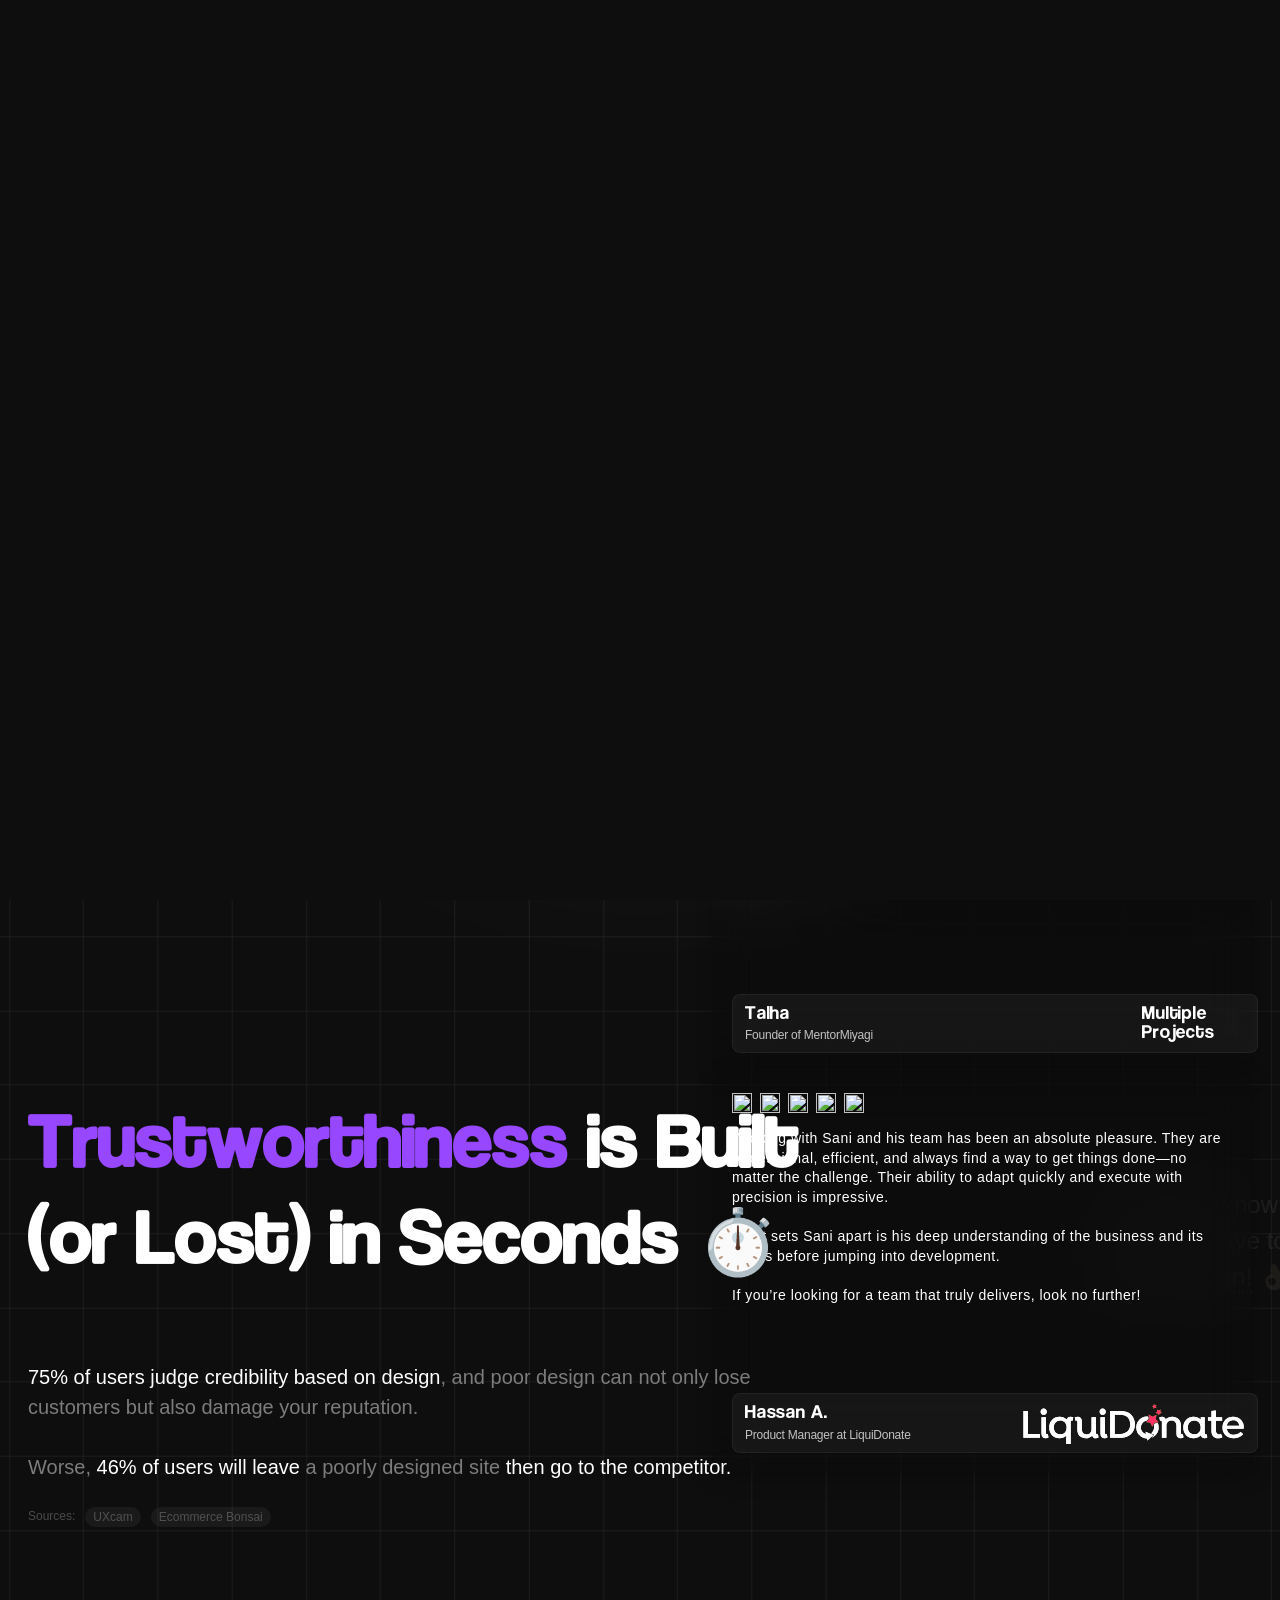
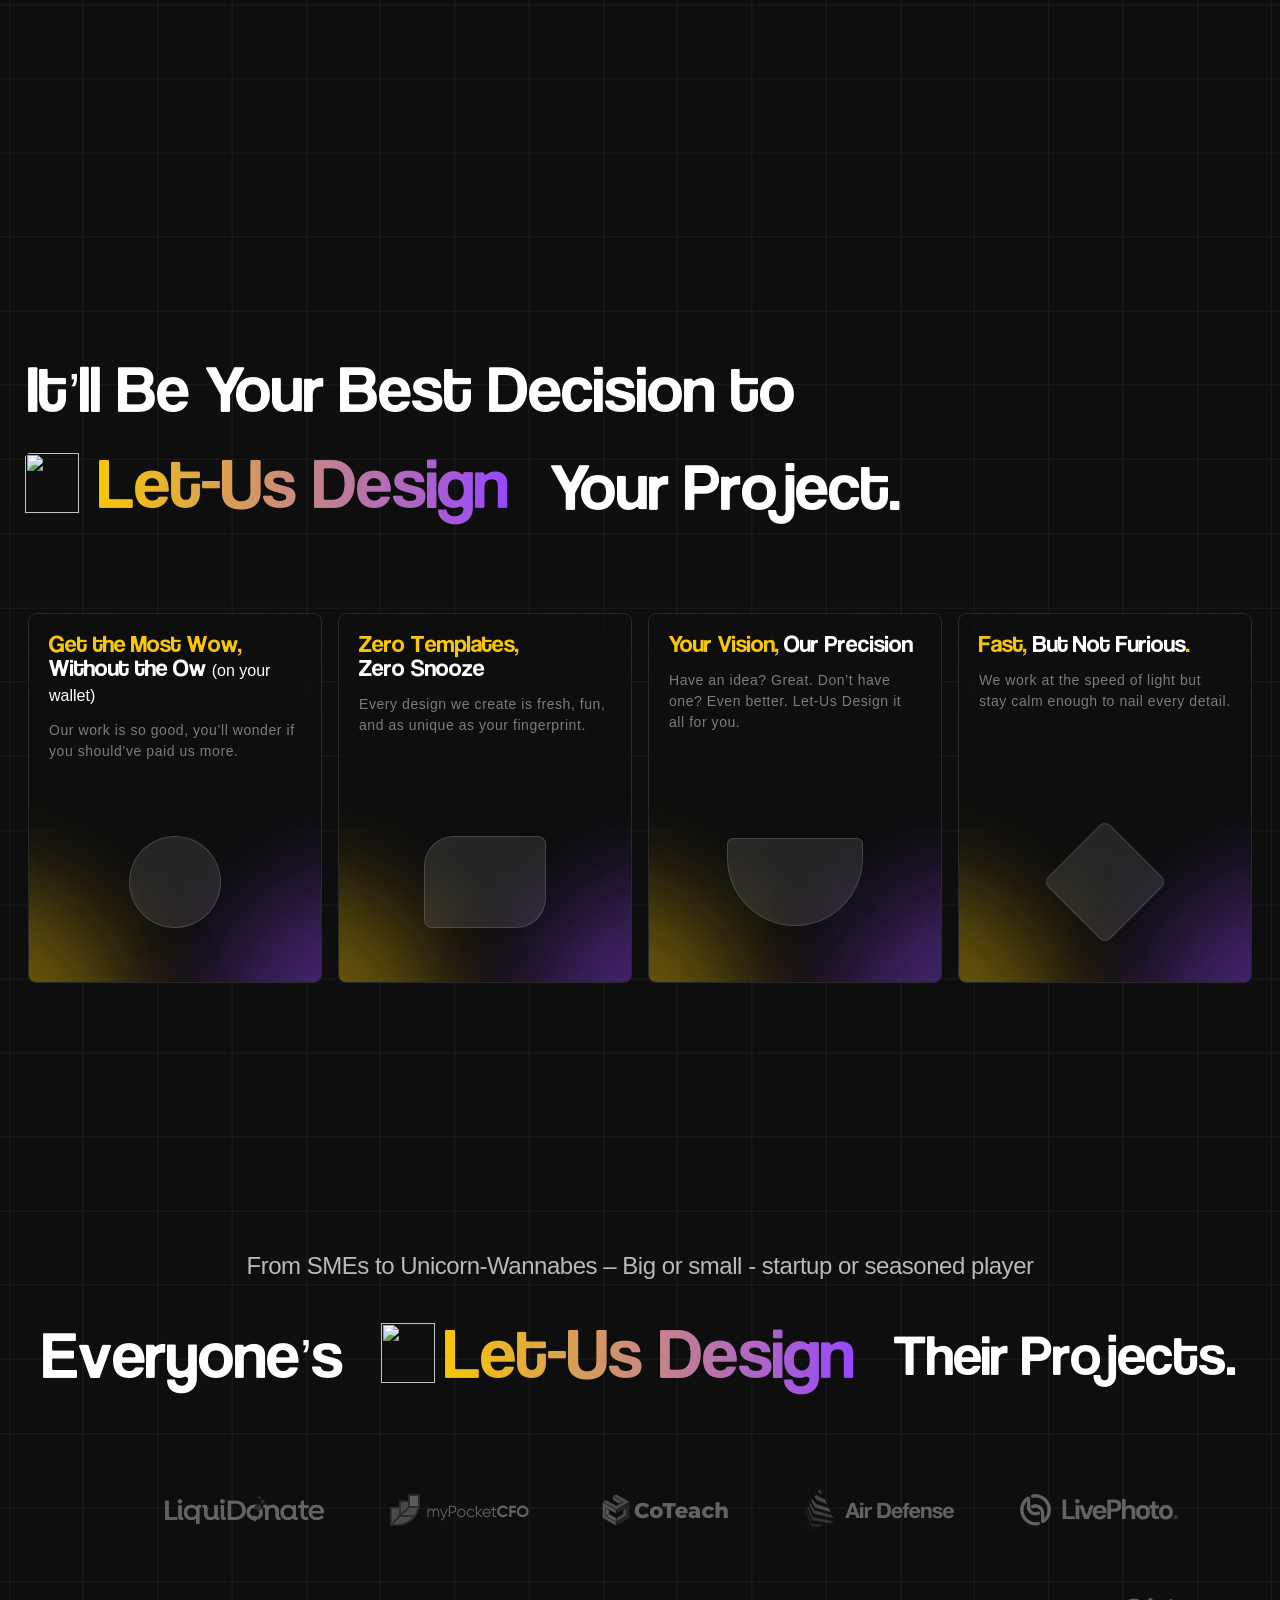
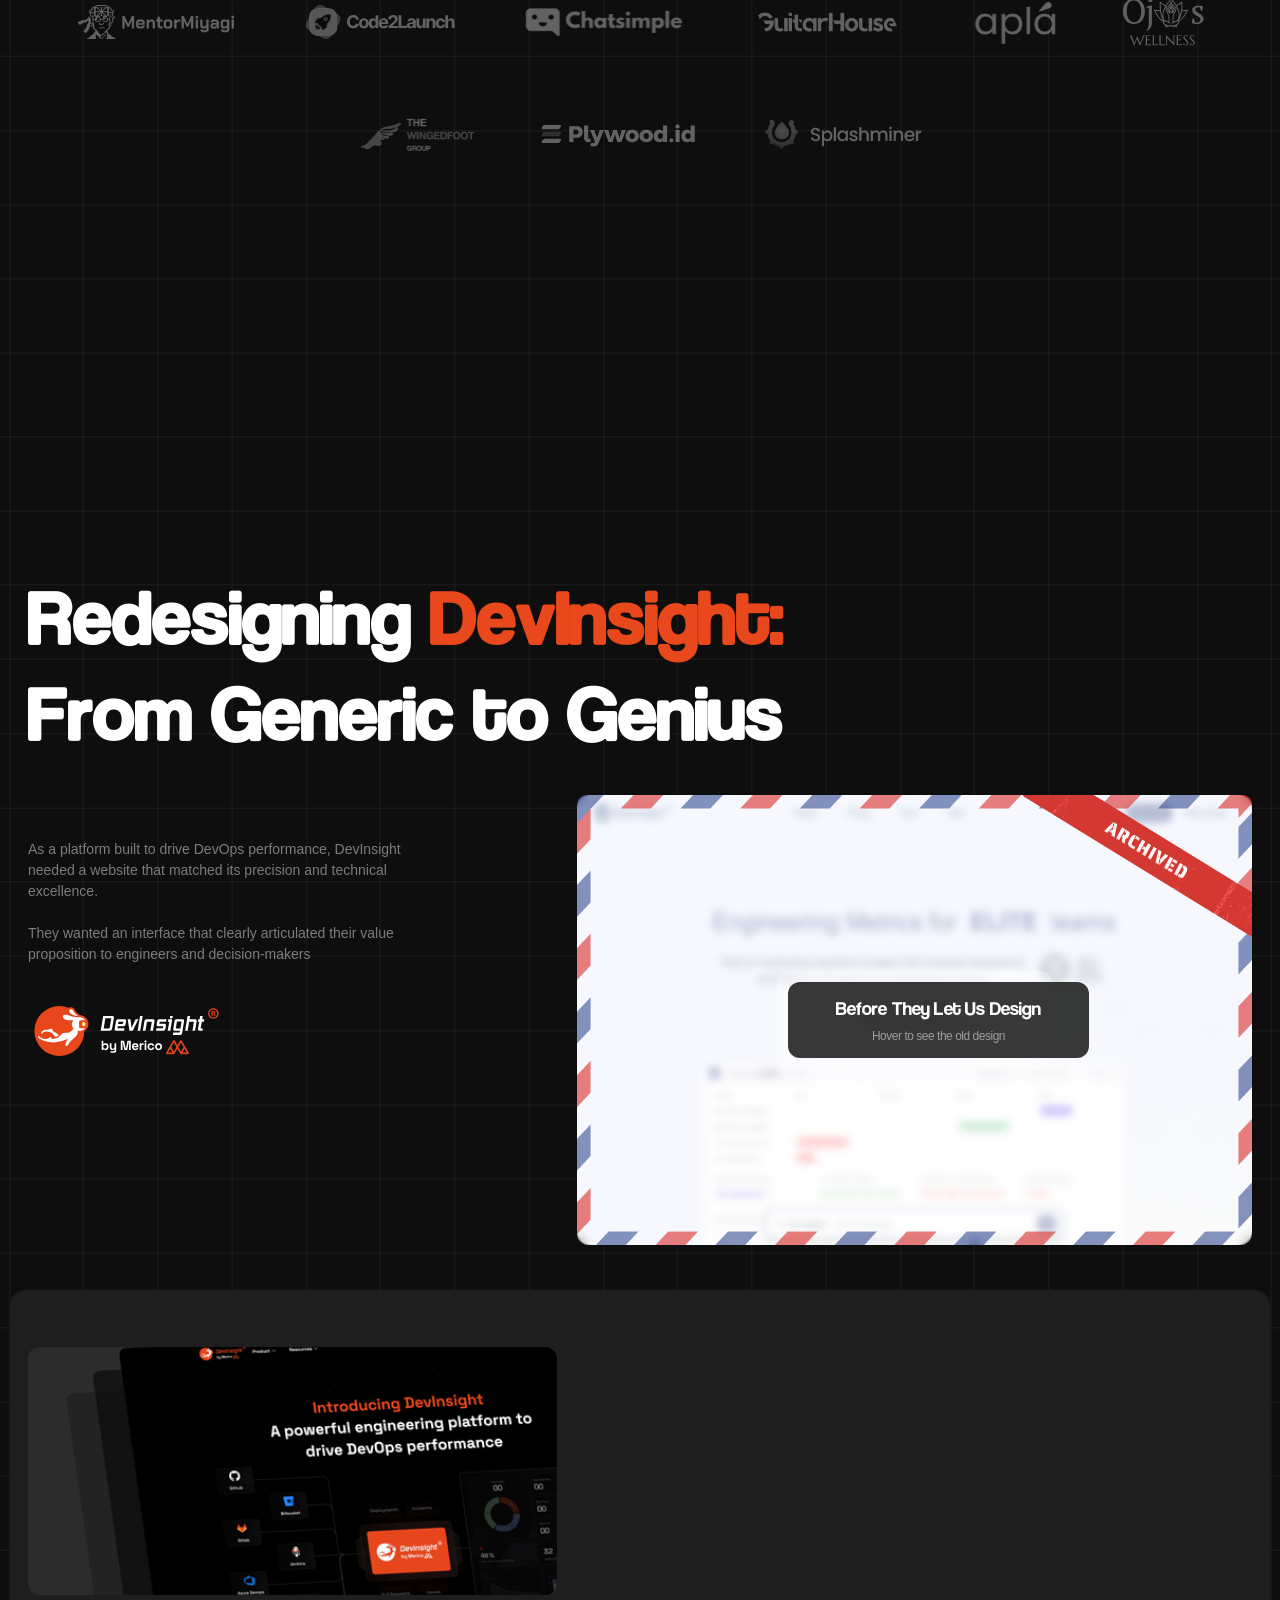
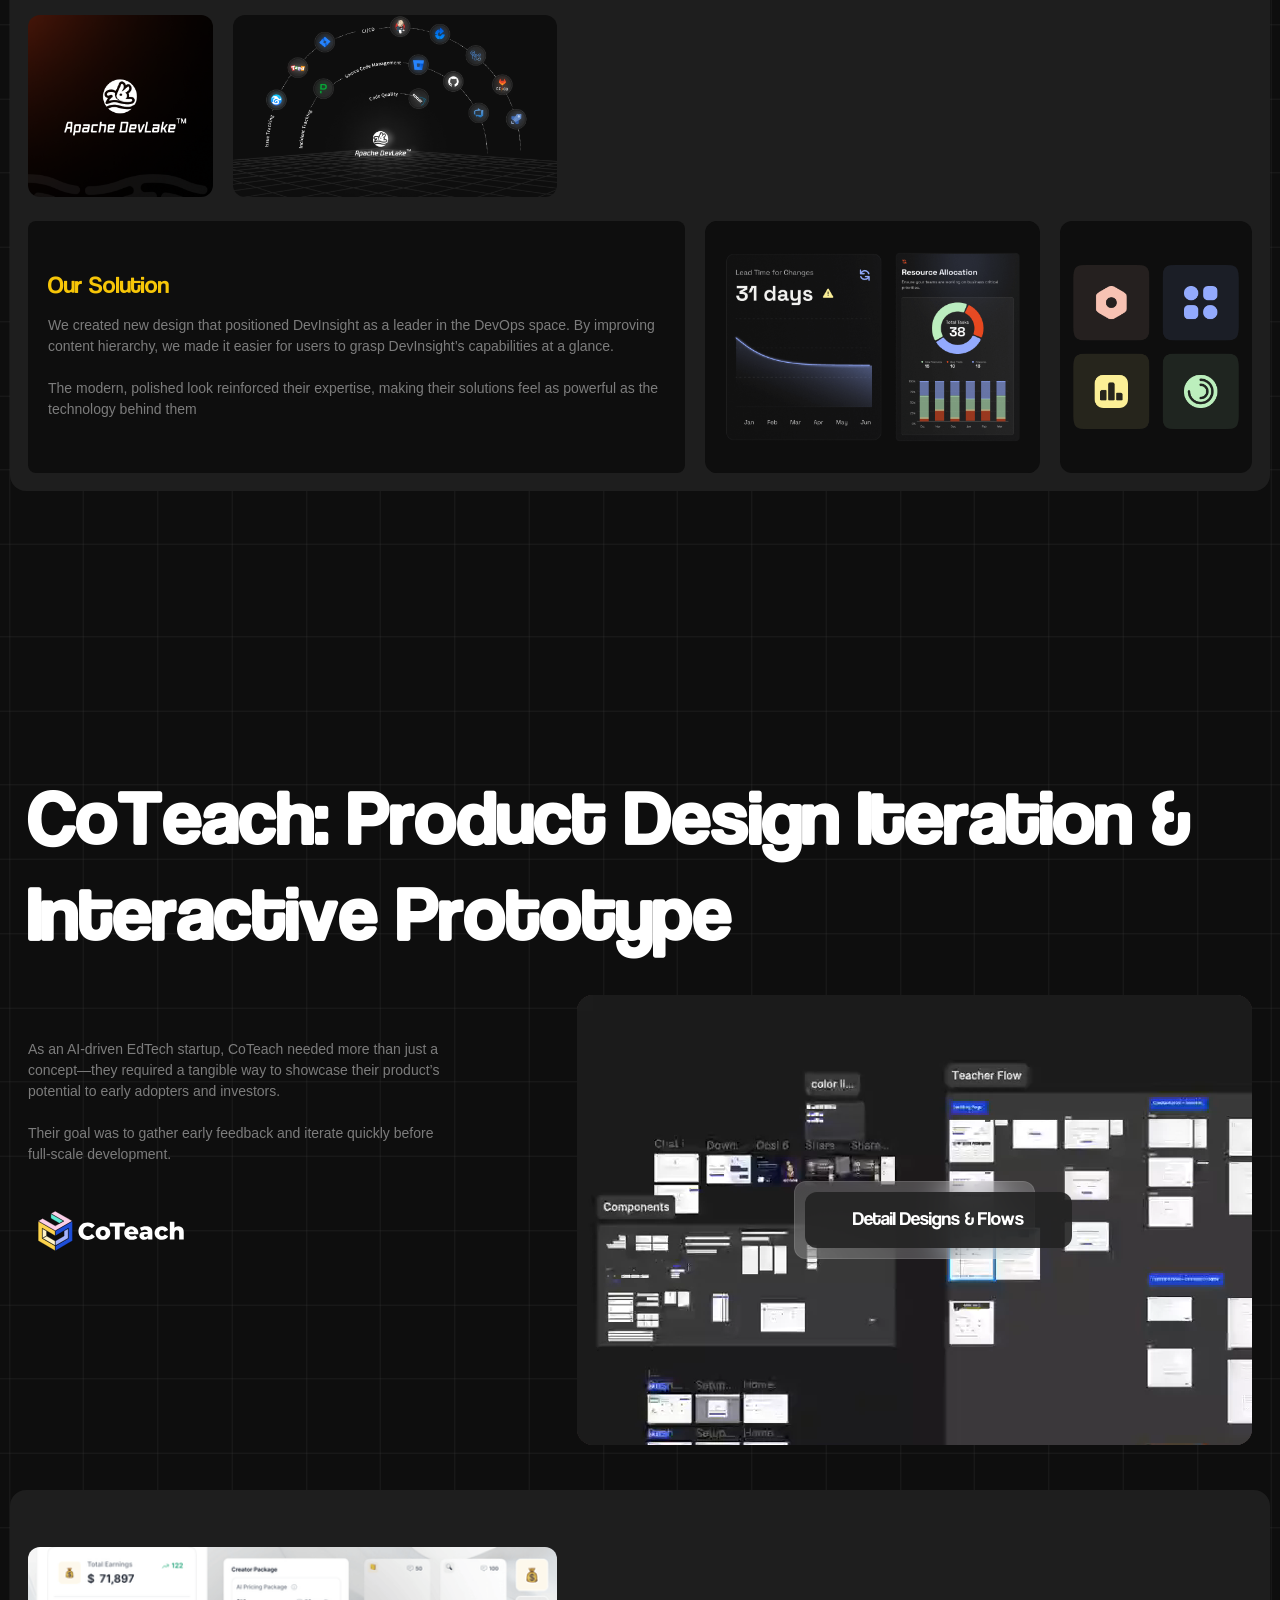
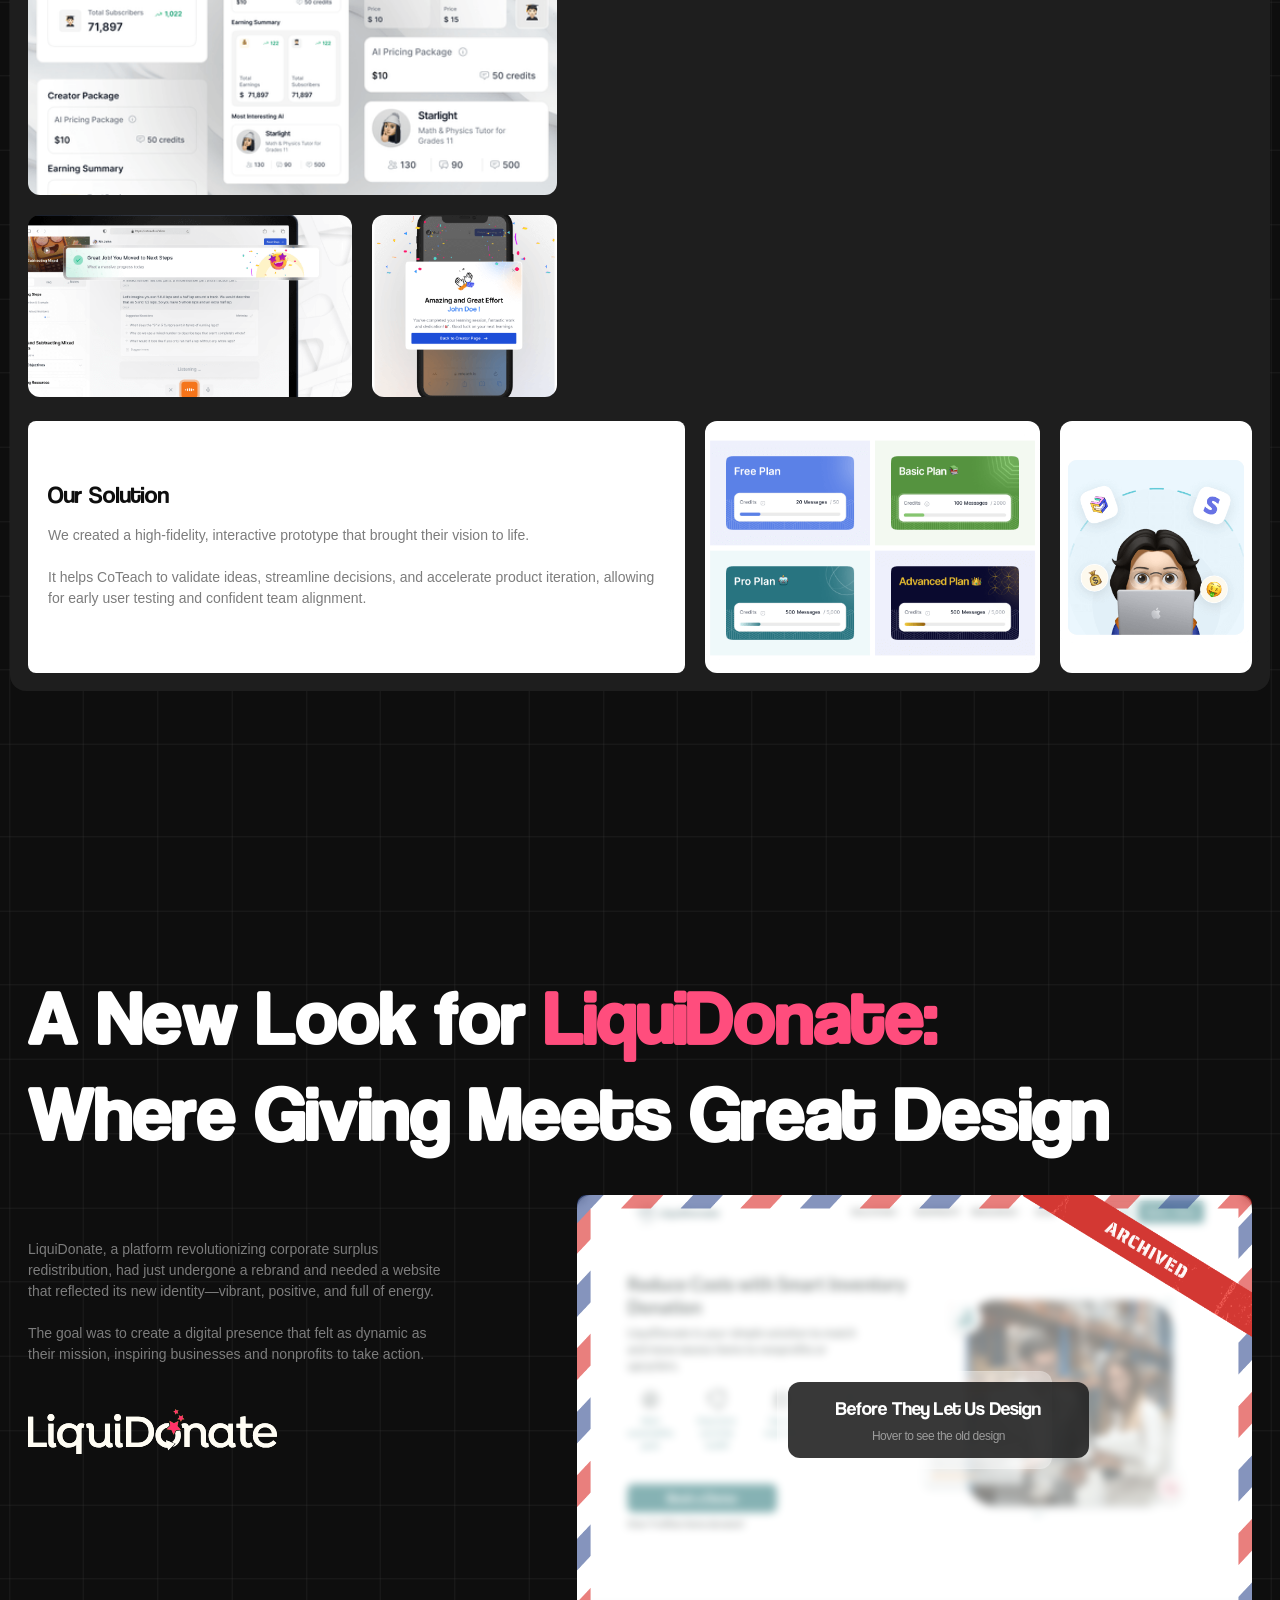
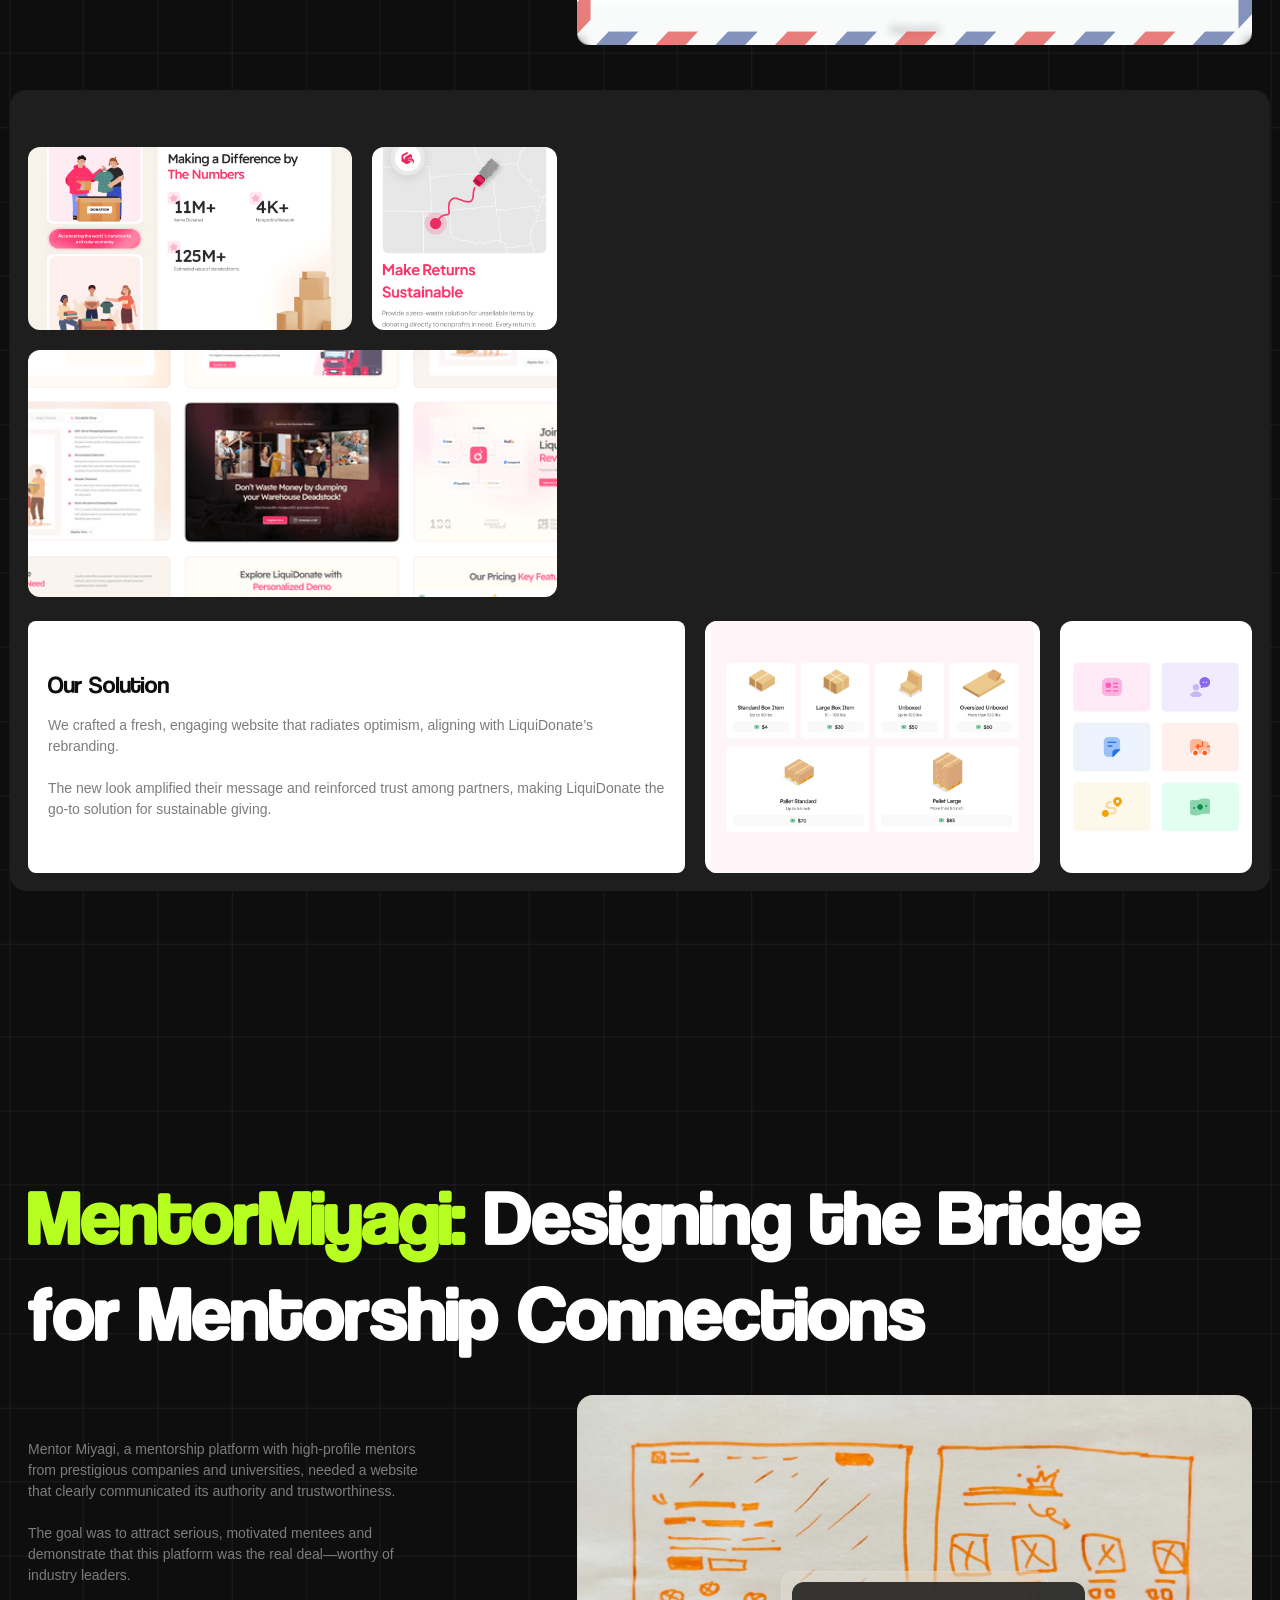
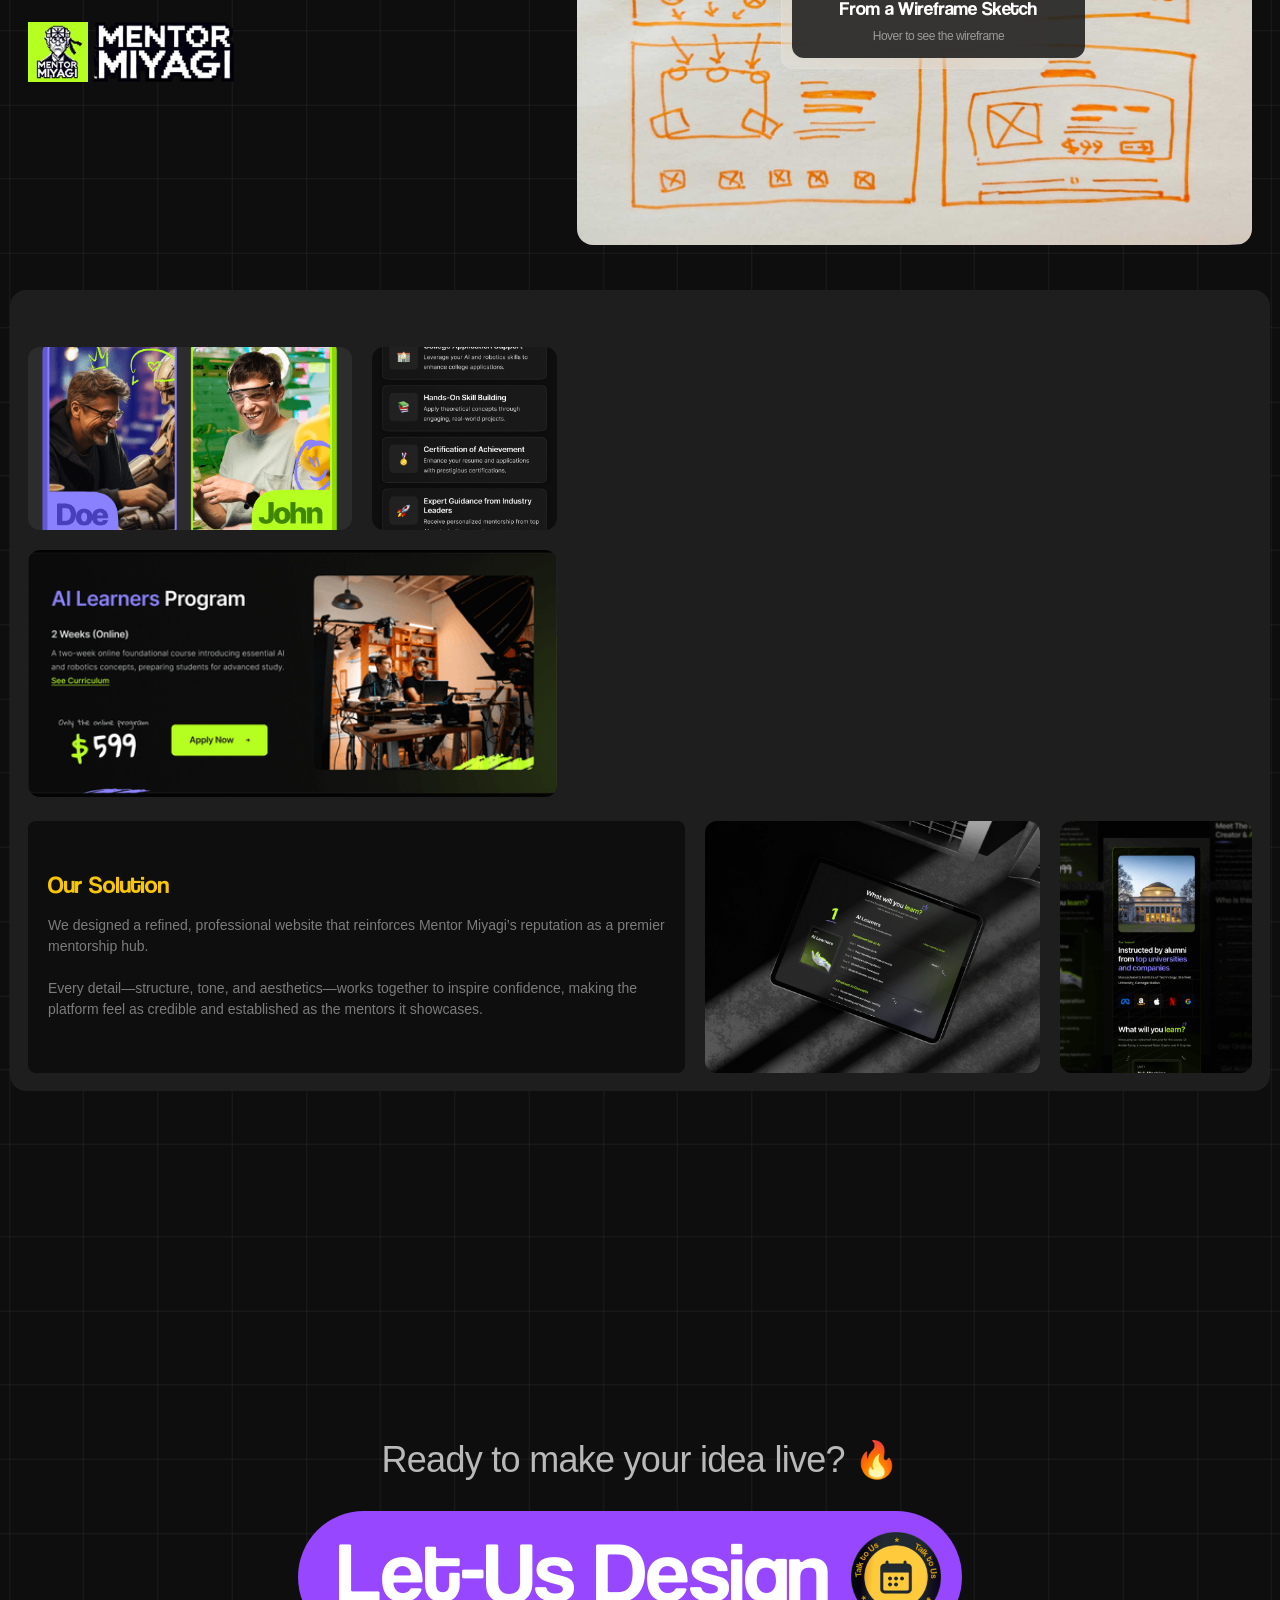
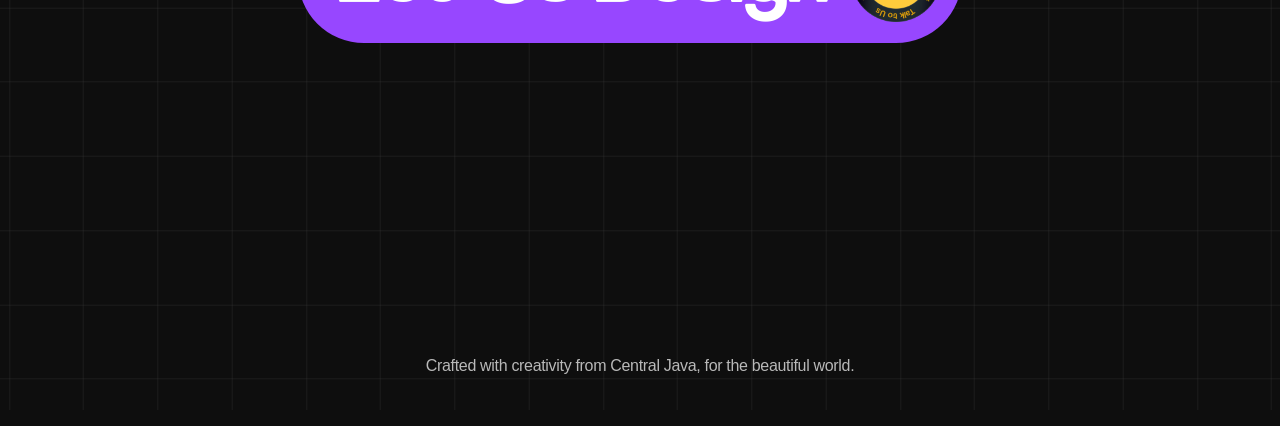
==== index.html @ 0d77c013 "First Deploy" ====
<!DOCTYPE html><!--  This site was created in Webflow. https://webflow.com  --><!--  Last Published: Wed Feb 05 2025 10:00:49 GMT+0000 (Coordinated Universal Time)  -->
<html data-wf-page="677c5d5fca4bf313ae3795d1" data-wf-site="677c5d5fca4bf313ae3794bc">
<head>
  <meta charset="utf-8">
  <title>Let-Us Design</title>
  <meta content="width=device-width, initial-scale=1" name="viewport">
  <meta content="Webflow" name="generator">
  <link href="css/normalize.css" rel="stylesheet" type="text/css">
  <link href="css/webflow.css" rel="stylesheet" type="text/css">
  <link href="css/letus-design.webflow.css" rel="stylesheet" type="text/css">
  <style>
      @media (min-width:992px) {
        html.w-mod-js:not(.w-mod-ix) [data-w-id="4f289e4c-27c0-5066-d13c-2184d7ad36c3"] {
          -webkit-transform: translate3d(0px, 0, 0) scale3d(1, 1, 1) rotateX(0) rotateY(0) rotateZ(0deg) skew(0, 0);
          -moz-transform: translate3d(0px, 0, 0) scale3d(1, 1, 1) rotateX(0) rotateY(0) rotateZ(0deg) skew(0, 0);
          -ms-transform: translate3d(0px, 0, 0) scale3d(1, 1, 1) rotateX(0) rotateY(0) rotateZ(0deg) skew(0, 0);
          transform: translate3d(0px, 0, 0) scale3d(1, 1, 1) rotateX(0) rotateY(0) rotateZ(0deg) skew(0, 0);
        }
        html.w-mod-js:not(.w-mod-ix) [data-w-id="331e0ef6-2555-eb54-f918-59163fd3a776"] {
          -webkit-transform: translate3d(0, 0, 0) scale3d(1, 1, 1) rotateX(null) rotateY(0) rotateZ(45deg) skew(0, 0);
          -moz-transform: translate3d(0, 0, 0) scale3d(1, 1, 1) rotateX(null) rotateY(0) rotateZ(45deg) skew(0, 0);
          -ms-transform: translate3d(0, 0, 0) scale3d(1, 1, 1) rotateX(null) rotateY(0) rotateZ(45deg) skew(0, 0);
          transform: translate3d(0, 0, 0) scale3d(1, 1, 1) rotateX(null) rotateY(0) rotateZ(45deg) skew(0, 0);
          transform-style: preserve-3d;
          width: 0px;
          height: 0px;
        }
        html.w-mod-js:not(.w-mod-ix) [data-w-id="426216f1-7ed8-d119-6daa-090509d57acd"] {
          -webkit-transform: translate3d(0px, 0, 0) scale3d(1, 1, 1) rotateX(0) rotateY(0) rotateZ(0deg) skew(0, 0);
          -moz-transform: translate3d(0px, 0, 0) scale3d(1, 1, 1) rotateX(0) rotateY(0) rotateZ(0deg) skew(0, 0);
          -ms-transform: translate3d(0px, 0, 0) scale3d(1, 1, 1) rotateX(0) rotateY(0) rotateZ(0deg) skew(0, 0);
          transform: translate3d(0px, 0, 0) scale3d(1, 1, 1) rotateX(0) rotateY(0) rotateZ(0deg) skew(0, 0);
        }
        html.w-mod-js:not(.w-mod-ix) [data-w-id="426216f1-7ed8-d119-6daa-090509d57ad0"] {
          width: 0px;
          height: 0px;
        }
        html.w-mod-js:not(.w-mod-ix) [data-w-id="9f65d320-e567-eee2-daab-c8a51204cd5d"] {
          opacity: 0;
        }
        html.w-mod-js:not(.w-mod-ix) [data-w-id="02f0e662-d6fe-f3c3-7eec-e2ab7ae5c047"] {
          -webkit-transform: translate3d(0px, 0, 0) scale3d(1, 1, 1) rotateX(0) rotateY(0) rotateZ(0deg) skew(0, 0);
          -moz-transform: translate3d(0px, 0, 0) scale3d(1, 1, 1) rotateX(0) rotateY(0) rotateZ(0deg) skew(0, 0);
          -ms-transform: translate3d(0px, 0, 0) scale3d(1, 1, 1) rotateX(0) rotateY(0) rotateZ(0deg) skew(0, 0);
          transform: translate3d(0px, 0, 0) scale3d(1, 1, 1) rotateX(0) rotateY(0) rotateZ(0deg) skew(0, 0);
        }
        html.w-mod-js:not(.w-mod-ix) [data-w-id="02f0e662-d6fe-f3c3-7eec-e2ab7ae5c04a"] {
          width: 0px;
          height: 0px;
        }
      }
    </style>
  <link href="https://fonts.googleapis.com" rel="preconnect">
  <link href="https://fonts.gstatic.com" rel="preconnect" crossorigin="anonymous">
  <script src="https://ajax.googleapis.com/ajax/libs/webfont/1.6.26/webfont.js" type="text/javascript"></script>
  <script type="text/javascript">
      WebFont.load({
        google: {
          families: ["Montserrat:100,100italic,200,200italic,300,300italic,400,400italic,500,500italic,600,600italic,700,700italic,800,800italic,900,900italic", "Gloria Hallelujah:regular", "Chivo Mono:100,200,300,regular,500,600,700,800,900", "Plus Jakarta Sans:200,300,regular,500,600,700,800"]
        }
      });
    </script>
  <script type="text/javascript">
      ! function(o, c) {
        var n = c.documentElement,
          t = " w-mod-";
        n.className += t + "js", ("ontouchstart" in o || o.DocumentTouch && c instanceof DocumentTouch) && (n.className += t + "touch")
      }(window, document);
    </script>
  <link href="images/favicon.ico" rel="shortcut icon" type="image/x-icon">
  <link href="images/webclip.png" rel="apple-touch-icon">
</head>
<body class="body-let-us">
  <div data-w-id="79e1a4f5-c269-920c-1e53-74669b0e4b7f" style="display:flex" class="page-load-animation">
    <div class="div-block-8">
      <div data-w-id="81d7d660-2f61-89d1-9cb5-1cfe420f6214" data-is-ix2-target="1" class="lottie-loading-animation" data-animation-type="lottie" data-src="documents/Let-Us-Loading.json" data-loop="1" data-direction="1" data-autoplay="0" data-renderer="svg" data-default-duration="0" data-duration="4" data-ix2-initial-state="0"></div>
    </div>
  </div>
  <div class="background-grid">
    <div class="grid-wrapper">
      <div class="grid-pattern"></div>
      <div class="padding-grid-content-hero">
        <div class="text-block">Let us tell you a fun fact. Scroll down. ⇣</div>
        <div class="arrow-animation-wrapper">
          <div data-is-ix2-target="1" class="arrow-animation" data-w-id="ff2eb378-58ae-e4d1-79a7-08f31cdec21c" data-animation-type="lottie" data-src="documents/Arrow2-1.json" data-loop="0" data-direction="1" data-autoplay="0" data-renderer="svg" data-default-duration="0" data-duration="1.5"></div>
        </div>
      </div>
    </div>
    <div class="grid-wrapper center">
      <div class="grid-pattern"></div>
      <div class="padding-grid-content">
        <div class="funfact-hidden">Now you know why you have to <span class="text-span-4">let us design!</span> 👌🏻</div>
        <div class="whiteboard-animation-wrapper">
          <div data-w-id="50e25801-f342-118d-6988-8784d37b9f64" data-is-ix2-target="1" data-animation-type="lottie" data-src="documents/Blackboard-let-us.json" data-loop="0" data-direction="1" data-autoplay="0" data-renderer="svg" data-default-duration="0" data-duration="1" data-ix2-initial-state="0"></div>
        </div>
      </div>
    </div>
    <div class="grid-wrapper">
      <div class="grid-pattern"></div>
    </div>
    <div class="grid-wrapper">
      <div class="grid-pattern"></div>
      <div class="padding-grid-content-logo"></div>
    </div>
    <div class="grid-wrapper-2x">
      <div class="grid-pattern"></div>
    </div>
    <div class="grid-wrapper-2x">
      <div class="grid-pattern"></div>
    </div>
    <div class="grid-wrapper-2x">
      <div class="grid-pattern"></div>
    </div>
    <div class="grid-wrapper-2x">
      <div class="grid-pattern"></div>
    </div>
    <div class="grid-wrapper-cta">
      <div class="grid-pattern"></div>
    </div>
    <div class="vignette"></div>
  </div>
  <div class="flashlight-wrapper">
    <div class="flashlight"></div>
  </div>
  <div class="dark-effect"></div>
  <div class="navbar-padding">
    <div data-animation="default" data-collapse="medium" data-duration="400" data-easing="ease" data-easing2="ease" role="banner" class="navbar-container w-nav">
      <div class="container-regular">
        <div class="navbar-wrapper">
          <nav role="navigation" class="nav-menu-wrapper w-nav-menu">
            <ul role="list" class="nav-menu w-list-unstyled">
              <li>
                <a href="#funfact" class="nav-link">Fun Fact</a>
              </li>
              <li>
                <a href="#value" class="nav-link">Why Let-Us?</a>
              </li>
              <li>
                <a href="#works" class="nav-link">Our Works</a>
              </li>
            </ul>
            <div class="div-block-9">
              <div class="text-block-4">Ready to Let-Us Design?</div>
              <a href="#https://calendly.com/sani-fath/30min" target="_blank" class="cta-navbar">Schedule a Call</a>
            </div>
          </nav>
          <a href="index.html" aria-current="page" class="navbar-brand w-nav-brand w--current"><img src="images/Let-Us-Design-Logo.svg" loading="lazy" alt="" class="image"></a>
          <div class="menu-button w-nav-button">
            <div class="icon w-icon-nav-menu"></div>
          </div>
        </div>
      </div>
    </div>
  </div>
  <div class="w-layout-vflex scroll-wrapper">
    <section class="section-1">
      <div class="padding-global">
        <div class="w-layout-blockcontainer container-regular w-container">
          <div class="hero-content-wrapper">
            <div class="div-block-23">
              <div class="text-hero">
                <p class="your-search-for-the-design-agency-ends-here">Your search for the design agency ends here! 🔎</p>
                <a data-w-id="4f289e4c-27c0-5066-d13c-2184d7ad36c2" href="https://calendly.com/sani-fath/30min" target="_blank" class="button-hero w-inline-block"><img src="https://cdn.prod.website-files.com/6746818333c98e767aaf6a20/677ccf0190db802f126126f3_Vectors-Wrapper.svg" loading="lazy" width="Auto" height="Auto" alt="" data-w-id="4f289e4c-27c0-5066-d13c-2184d7ad36c3" class="let-us-icon-button">
                  <h1 class="h1-button">Let-Us Design</h1><img src="images/Calendar-Icon.png" loading="lazy" data-w-id="331e0ef6-2555-eb54-f918-59163fd3a776" alt="" class="calendar-icon">
                </a>
              </div>
            </div>
            <div data-delay="6000" data-animation="slide" class="slider w-slider" data-autoplay="true" data-easing="ease" data-hide-arrows="false" data-disable-swipe="false" data-autoplay-limit="0" data-nav-spacing="3" data-duration="500" data-infinite="true">
              <div class="mask w-slider-mask">
                <div class="slide w-slide">
                  <div data-w-id="0ac91269-8374-07a7-84b6-87cf4b853450" class="testimonial-card">
                    <div class="frame-30">
                      <div class="frame-31"><img src="https://cdn.prod.website-files.com/6746818333c98e767aaf6a20/677c89dc666b0616e409aaff_Vectors-Wrapper.svg" loading="lazy" width="20" height="20" alt="" class="vectors-wrapper"><img src="https://cdn.prod.website-files.com/6746818333c98e767aaf6a20/677c89dc666b0616e409aaff_Vectors-Wrapper.svg" loading="lazy" width="20" height="20" alt="" class="vectors-wrapper"><img src="https://cdn.prod.website-files.com/6746818333c98e767aaf6a20/677c89dc666b0616e409aaff_Vectors-Wrapper.svg" loading="lazy" width="20" height="20" alt="" class="vectors-wrapper"><img src="https://cdn.prod.website-files.com/6746818333c98e767aaf6a20/677c89dc666b0616e409aaff_Vectors-Wrapper.svg" loading="lazy" width="20" height="20" alt="" class="vectors-wrapper"><img src="https://cdn.prod.website-files.com/6746818333c98e767aaf6a20/677c89dc666b0616e409aaff_Vectors-Wrapper.svg" loading="lazy" width="20" height="20" alt="" class="vectors-wrapper"></div>
                      <p class="text">Wow guys - thank you for being such awesome thought partners. It goes without saying - but I love working with you throughout each iteration. <br><br>Thank you for all your hard work, creativity and detail orientation.</p>
                    </div>
                    <div class="frame-29">
                      <div class="frame-27">
                        <div class="frame-24">
                          <p class="text-3">Charlotte</p>
                          <p class="text-4">CEO of CoTeach</p>
                        </div>
                      </div>
                      <div class="coteach-logo"><img src="https://cdn.prod.website-files.com/6746818333c98e767aaf6a20/677c89dd79c44fb9eb6e9468_Vectors-Wrapper.svg" loading="lazy" width="Auto" height="Auto" alt="" class="vectors-wrapper-2"></div>
                    </div>
                  </div>
                </div>
                <div class="slide w-slide">
                  <div data-w-id="9480920c-2d12-3064-bd50-32ec6de3065e" class="testimonial-card">
                    <div class="frame-30">
                      <div class="frame-31"><img src="https://cdn.prod.website-files.com/6746818333c98e767aaf6a20/677c89dc666b0616e409aaff_Vectors-Wrapper.svg" loading="lazy" width="20" height="20" alt="" class="vectors-wrapper"><img src="https://cdn.prod.website-files.com/6746818333c98e767aaf6a20/677c89dc666b0616e409aaff_Vectors-Wrapper.svg" loading="lazy" width="20" height="20" alt="" class="vectors-wrapper"><img src="https://cdn.prod.website-files.com/6746818333c98e767aaf6a20/677c89dc666b0616e409aaff_Vectors-Wrapper.svg" loading="lazy" width="20" height="20" alt="" class="vectors-wrapper"><img src="https://cdn.prod.website-files.com/6746818333c98e767aaf6a20/677c89dc666b0616e409aaff_Vectors-Wrapper.svg" loading="lazy" width="20" height="20" alt="" class="vectors-wrapper"><img src="https://cdn.prod.website-files.com/6746818333c98e767aaf6a20/677c89dc666b0616e409aaff_Vectors-Wrapper.svg" loading="lazy" width="20" height="20" alt="" class="vectors-wrapper"></div>
                      <p class="text">They don’t just execute; they figure things out, adapt quickly, and always deliver on time. <br>‍<br>What I appreciate most is that Sani takes the time to fully understand the company and its use case before building. <br><br>This thoughtful approach allows him and his team to create innovative designs that align perfectly with the company’s vision. Highly recommend!</p>
                    </div>
                    <div class="frame-29">
                      <div class="frame-27">
                        <div class="frame-24">
                          <p class="text-3">Talha</p>
                          <p class="text-4">Founder of MentorMiyagi</p>
                        </div>
                      </div>
                      <div class="coteach-logo">
                        <p class="text-3 center">Multiple Projects</p>
                      </div>
                    </div>
                  </div>
                </div>
                <div class="slide w-slide">
                  <div data-w-id="43e57da5-72d6-aad3-6aa0-b6554e76d179" class="testimonial-card">
                    <div class="frame-30">
                      <div class="frame-31"><img src="https://cdn.prod.website-files.com/6746818333c98e767aaf6a20/677c89dc666b0616e409aaff_Vectors-Wrapper.svg" loading="lazy" width="20" height="20" alt="" class="vectors-wrapper"><img src="https://cdn.prod.website-files.com/6746818333c98e767aaf6a20/677c89dc666b0616e409aaff_Vectors-Wrapper.svg" loading="lazy" width="20" height="20" alt="" class="vectors-wrapper"><img src="https://cdn.prod.website-files.com/6746818333c98e767aaf6a20/677c89dc666b0616e409aaff_Vectors-Wrapper.svg" loading="lazy" width="20" height="20" alt="" class="vectors-wrapper"><img src="https://cdn.prod.website-files.com/6746818333c98e767aaf6a20/677c89dc666b0616e409aaff_Vectors-Wrapper.svg" loading="lazy" width="20" height="20" alt="" class="vectors-wrapper"><img src="https://cdn.prod.website-files.com/6746818333c98e767aaf6a20/677c89dc666b0616e409aaff_Vectors-Wrapper.svg" loading="lazy" width="20" height="20" alt="" class="vectors-wrapper"></div>
                      <p class="text">Working with Sani and his team has been an absolute pleasure. They are professional, efficient, and always find a way to get things done—no matter the challenge. Their ability to adapt quickly and execute with precision is impressive. <br><br>What sets Sani apart is his deep understanding of the business and its needs before jumping into development. <br><br> If you’re looking for a team that truly delivers, look no further!</p>
                    </div>
                    <div class="frame-29">
                      <div class="frame-27">
                        <div class="frame-24">
                          <p class="text-3">Hassan A.</p>
                          <p class="text-4">Product Manager at LiquiDonate</p>
                        </div>
                      </div>
                      <div class="coteach-logo"><img src="images/liquidonate.svg" loading="lazy" width="Auto" height="Auto" alt="" class="vectors-wrapper-2"></div>
                    </div>
                  </div>
                </div>
              </div>
              <div class="left-arrow w-slider-arrow-left">
                <div class="w-icon-slider-left"></div>
              </div>
              <div class="right-arrow w-slider-arrow-right">
                <div class="w-icon-slider-right"></div>
              </div>
              <div class="slide-nav w-slider-nav w-round"></div>
            </div>
          </div>
        </div>
      </div>
    </section>
    <section id="funfact" class="section-2">
      <div class="padding-global">
        <div class="w-layout-blockcontainer container-regular w-container">
          <div class="funfact-content-wrapper">
            <div class="funfact-text-wrapper">
              <h2 class="heading"><span class="purple">Trustworthiness</span> is Built (or Lost) in Seconds ⏱️  </h2>
              <div class="fun-fact-desc"><span class="highlight">75% of users judge credibility based on design</span>, and poor design can not only lose customers but also damage your reputation. <br><br>Worse, <span class="highlight">46% of users will leave</span> a poorly designed site <span class="highlight">then go to the competitor.</span></div>
            </div>
            <div class="source-wrapper">
              <p class="sources">Sources: </p>
              <a href="https://uxcam.com/blog/ux-statistics/" target="_blank" class="source-div w-inline-block">
                <p class="text-7">UXcam</p>
              </a>
              <a href="https://ecommercebonsai.com/ux-statistics/" target="_blank" class="source-div w-inline-block">
                <p class="text-7">Ecommerce Bonsai</p>
              </a>
            </div>
            <div data-w-id="17a7bdf7-7f56-5723-3449-947174a81304" class="hover-sticky-trigger">
              <div data-w-id="9f65d320-e567-eee2-daab-c8a51204cd5d" class="text-block-3">Oops... You have to <a href="#" class="hire-link">hire us</a> to fix this!</div>
            </div>
          </div>
        </div>
      </div>
    </section>
    <section id="value" class="section-3">
      <div class="padding-global">
        <div class="w-layout-blockcontainer container-regular w-container">
          <div class="value-content-wrapper">
            <div>
              <div class="frame-32">
                <h2 class="h2">It’ll Be Your Best Decision to<br><span class="text-span">👌 Let-Us Design</span> Your Project.</h2>
                <a data-w-id="426216f1-7ed8-d119-6daa-090509d57acc" href="https://calendly.com/sani-fath/30min" target="_blank" class="button-inline w-inline-block"><img src="https://cdn.prod.website-files.com/6746818333c98e767aaf6a20/677ccf0190db802f126126f3_Vectors-Wrapper.svg" loading="lazy" width="Auto" height="Auto" alt="" data-w-id="426216f1-7ed8-d119-6daa-090509d57acd" class="let-us-icon-button-inline">
                  <h2 class="h2-button-inline">Let-Us Design</h2><img src="images/Calendar-Icon.png" loading="lazy" data-w-id="426216f1-7ed8-d119-6daa-090509d57ad0" alt="" class="calendar-icon-inline">
                </a>
              </div>
            </div>
            <div class="div-block-5">
              <div id="w-node-_426216f1-7ed8-d119-6daa-090509d57ad2-ae3795d1" class="value-card">
                <div class="frame-40">
                  <h3 class="text-5">Get the Most Wow, <span class="highlighted">Without the Ow</span> <span class="text-span-2">(on your wallet)</span></h3>
                  <p class="desc-16">Our work is so good, you’ll wonder if you should’ve paid us more. </p>
                </div>
                <div class="value-animation-wrapper">
                  <div class="animation-1"></div>
                  <div data-is-ix2-target="1" class="value-lottie-animation" data-w-id="426216f1-7ed8-d119-6daa-090509d57ae2" data-animation-type="lottie" data-src="documents/Lottielab-Card-1-1.json" data-loop="0" data-direction="1" data-autoplay="0" data-renderer="svg" data-default-duration="0" data-duration="1" data-ix2-initial-state="0"></div>
                </div>
                <div class="gradient-left"></div>
                <div class="gradient-right"></div>
              </div>
              <div id="w-node-_426216f1-7ed8-d119-6daa-090509d57ae5-ae3795d1" class="value-card">
                <div class="frame-40">
                  <h3 class="text-5">Zero Templates, <span class="highlighted">Zero Snooze</span></h3>
                  <p class="desc-16">Every design we create is fresh, fun, and as unique as your fingerprint.</p>
                </div>
                <div class="value-animation-wrapper">
                  <div class="animation-2"></div>
                  <div data-is-ix2-target="1" class="value-lottie-animation" data-w-id="426216f1-7ed8-d119-6daa-090509d57af4" data-animation-type="lottie" data-src="documents/Card-2-from-Lottielab.json" data-loop="0" data-direction="1" data-autoplay="0" data-renderer="svg" data-default-duration="0" data-duration="1" data-ix2-initial-state="0"></div>
                </div>
                <div class="gradient-left"></div>
                <div class="gradient-right"></div>
              </div>
              <div id="w-node-_426216f1-7ed8-d119-6daa-090509d57af7-ae3795d1" class="value-card">
                <div class="frame-40">
                  <h3 class="text-5">Your Vision, <span class="highlighted">Our Precision</span></h3>
                  <p class="desc-16">Have an idea? Great. Don’t have one? Even better. Let-Us Design it all for you.</p>
                </div>
                <div class="value-animation-wrapper">
                  <div class="animation-3"></div>
                  <div data-is-ix2-target="1" class="value-lottie-animation" data-w-id="426216f1-7ed8-d119-6daa-090509d57b06" data-animation-type="lottie" data-src="documents/Card-3-New.json" data-loop="0" data-direction="1" data-autoplay="0" data-renderer="svg" data-default-duration="0" data-duration="1" data-ix2-initial-state="0"></div>
                </div>
                <div class="gradient-left"></div>
                <div class="gradient-right"></div>
              </div>
              <div id="w-node-_426216f1-7ed8-d119-6daa-090509d57b09-ae3795d1" class="value-card">
                <div class="frame-40">
                  <h3 class="text-5">Fast, <span class="highlighted">But Not Furious</span>.</h3>
                  <p class="desc-16">We work at the speed of light but stay calm enough to nail every detail.</p>
                </div>
                <div class="value-animation-wrapper">
                  <div class="animation-4"></div>
                  <div data-is-ix2-target="1" class="value-lottie-animation" data-w-id="426216f1-7ed8-d119-6daa-090509d57b18" data-animation-type="lottie" data-src="documents/Card-4-from-Lottielab-1.json" data-loop="0" data-direction="1" data-autoplay="0" data-renderer="svg" data-default-duration="0" data-duration="1" data-ix2-initial-state="0"></div>
                </div>
                <div class="gradient-left"></div>
                <div class="gradient-right"></div>
              </div>
            </div>
          </div>
        </div>
      </div>
    </section>
    <section id="works" class="section-4">
      <div class="padding-global">
        <div class="w-layout-blockcontainer container-regular w-container">
          <div class="works-content-wrapper">
            <div class="div-block-22">
              <div class="div-block-10">
                <p class="subtitle">From SMEs to Unicorn-Wannabes – Big or small - startup or seasoned player</p>
                <div class="frame-32-copy">
                  <h2 class="h2">Everyone’s</h2>
                  <a data-w-id="02f0e662-d6fe-f3c3-7eec-e2ab7ae5c046" href="https://calendly.com/sani-fath/30min" target="_blank" class="button-inline-copy w-inline-block"><img src="https://cdn.prod.website-files.com/6746818333c98e767aaf6a20/677ccf0190db802f126126f3_Vectors-Wrapper.svg" loading="lazy" width="Auto" height="Auto" alt="" data-w-id="02f0e662-d6fe-f3c3-7eec-e2ab7ae5c047" class="let-us-icon-button-inline">
                    <h2 class="h2-button-inline">Let-Us Design</h2><img src="images/Calendar-Icon.png" loading="lazy" data-w-id="02f0e662-d6fe-f3c3-7eec-e2ab7ae5c04a" alt="" class="calendar-icon-inline">
                  </a>
                  <h2 class="h2 h2-medium">Their Projects.</h2>
                </div>
              </div>
              <div class="logo-wrapper">
                <div class="logo-h-wrapper"><img src="https://cdn.prod.website-files.com/6746818333c98e767aaf6a20/678053e928b6f910d372676f_Devinsight-Logo.svg" loading="lazy" width="Auto" height="Auto" alt="" class="client-logo"><img src="images/liquidonate.svg" loading="lazy" width="Auto" height="Auto" alt="" class="client-logo"><img src="images/pocket.svg" loading="lazy" width="Auto" height="Auto" alt="" class="client-logo"><img src="images/CoTeach-Logo.svg" loading="lazy" width="Auto" height="Auto" alt="" class="client-logo"><img src="images/ad.png" loading="lazy" width="Auto" height="Auto" alt="" class="client-logo"><img src="images/lp.png" loading="lazy" width="Auto" height="Auto" alt="" class="client-logo"><img src="images/Mentor-Miyagi.svg" loading="lazy" width="Auto" height="Auto" alt="" class="client-logo"><img src="images/c2l.svg" loading="lazy" width="Auto" height="Auto" alt="" class="client-logo"><img src="images/Chatsimple.svg" loading="lazy" width="Auto" height="Auto" alt="" class="client-logo"><img src="images/gh.svg" loading="lazy" width="Auto" height="Auto" alt="" class="client-logo"><img src="images/apla.svg" loading="lazy" width="Auto" height="Auto" alt="" class="client-logo"><img src="images/ojas.svg" loading="lazy" width="Auto" height="Auto" alt="" class="client-logo"><img src="images/wfg.png" loading="lazy" width="Auto" height="Auto" alt="" class="client-logo"><img src="images/plywood.svg" loading="lazy" width="Auto" height="Auto" alt="" class="client-logo"><img src="images/splash.png" loading="lazy" width="Auto" height="Auto" alt="" class="client-logo"></div>
              </div>
            </div>
          </div>
        </div>
      </div>
    </section>
    <section class="section-5-portfolio">
      <div class="padding-global">
        <div class="w-layout-blockcontainer container-regular w-container">
          <div class="portfolio-container-wrapper">
            <div class="div-block-14">
              <div class="portfolio-text-wrapper">
                <h2 class="heading">Redesigning<span class="orange"> DevInsight:<br></span>From Generic to Genius</h2>
                <div class="portfolio-desc-wrapper">
                  <div class="text-block-2">As a platform built to drive DevOps performance, DevInsight needed a website that matched its precision and technical excellence. <br><br>They wanted an interface that clearly articulated their value proposition to engineers and decision-makers</div>
                </div><img src="images/Devinsight-Logo.svg" loading="lazy" alt="" class="portfolio-logo">
              </div>
            </div>
            <div class="before-track">
              <div class="before"><img src="images/dev-before-1.png" loading="lazy" sizes="(max-width: 767px) 84vw, (max-width: 991px) 75vw, 1500px" srcset="images/dev-before-1-p-500.png 500w, images/dev-before-1-p-800.png 800w, images/dev-before-1.png 1362w" alt="" class="before-img">
                <div class="before-cover"><img src="images/envelope-1.png" loading="lazy" sizes="(max-width: 767px) 84vw, (max-width: 991px) 75vw, 1500px" srcset="images/envelope-1-p-500.png 500w, images/envelope-1.png 1230w" alt="" class="image-969">
                  <div class="bf">
                    <div class="frame-1000003471">
                      <p class="text-12">Before They Let Us Design</p>
                      <p class="text-13">Hover to see the old design</p>
                    </div>
                  </div>
                </div>
              </div>
            </div>
            <div class="magic-wrapper-mobile">
              <div class="after-track-mobile">
                <div class="after-mobile">
                  <div data-poster-url="videos/Screen-Recording-2025-01-13-at-13-2-poster-00001.jpg" data-video-urls="videos/Screen-Recording-2025-01-13-at-13-2-transcode.mp4,videos/Screen-Recording-2025-01-13-at-13-2-transcode.webm" data-autoplay="true" data-loop="true" data-wf-ignore="true" class="after-video w-background-video w-background-video-atom"><video id="592c3745-e03f-bc01-1075-faf37314e0c4-video" autoplay="" loop="" style="background-image:url(&quot;videos/Screen-Recording-2025-01-13-at-13-2-poster-00001.jpg&quot;)" muted="" playsinline="" data-wf-ignore="true" data-object-fit="cover">
                      <source src="videos/Screen-Recording-2025-01-13-at-13-2-transcode.mp4" data-wf-ignore="true">
                      <source src="videos/Screen-Recording-2025-01-13-at-13-2-transcode.webm" data-wf-ignore="true">
                    </video></div>
                </div>
              </div>
            </div>
            <div class="magic-wrapper-full">
              <div class="after-track">
                <div class="div-block-17">
                  <div id="w-node-_7338d770-3157-1341-1fd9-7a0e9f17bfa0-ae3795d1" class="bento-wrapper-top"><img src="images/dev-bento-1.png" loading="eager" width="380" id="w-node-_7338d770-3157-1341-1fd9-7a0e9f17bfa1-ae3795d1" alt="" srcset="images/dev-bento-1-p-500.png 500w, images/dev-bento-1-p-800.png 800w, images/dev-bento-1.png 898w" sizes="(max-width: 479px) 86vw, (max-width: 767px) 80vw, (max-width: 991px) 72vw, (max-width: 1919px) 20px, 1vw" class="bento-image"></div>
                  <div id="w-node-_7338d770-3157-1341-1fd9-7a0e9f17bfa2-ae3795d1" class="w-layout-hflex flex-block">
                    <div id="w-node-_7338d770-3157-1341-1fd9-7a0e9f17bfa3-ae3795d1" class="bento-wrapper-small"><img src="images/dev-bento-2.png" loading="lazy" alt="" class="bento-image"></div>
                    <div id="w-node-_7338d770-3157-1341-1fd9-7a0e9f17bfa5-ae3795d1" class="bento-wrapper-small-right"><img src="images/dev-bento-3.png" loading="lazy" id="w-node-_7338d770-3157-1341-1fd9-7a0e9f17bfa6-ae3795d1" sizes="(max-width: 479px) 58vw, (max-width: 767px) 53vw, (max-width: 991px) 48vw, 100vw" alt="" srcset="images/dev-bento-3-p-500.png 500w, images/dev-bento-3.png 568w" class="bento-image"></div>
                  </div>
                </div>
                <div class="after-desktop">
                  <div data-poster-url="videos/Screen-Recording-2025-01-13-at-13-2-poster-00001.jpg" data-video-urls="videos/Screen-Recording-2025-01-13-at-13-2-transcode.mp4,videos/Screen-Recording-2025-01-13-at-13-2-transcode.webm" data-autoplay="true" data-loop="true" data-wf-ignore="true" class="after-video w-background-video w-background-video-atom"><video id="7338d770-3157-1341-1fd9-7a0e9f17bfa8-video" autoplay="" loop="" style="background-image:url(&quot;videos/Screen-Recording-2025-01-13-at-13-2-poster-00001.jpg&quot;)" muted="" playsinline="" data-wf-ignore="true" data-object-fit="cover">
                      <source src="videos/Screen-Recording-2025-01-13-at-13-2-transcode.mp4" data-wf-ignore="true">
                      <source src="videos/Screen-Recording-2025-01-13-at-13-2-transcode.webm" data-wf-ignore="true">
                    </video></div>
                </div>
              </div>
              <div class="div-block-19">
                <div class="bento-testimonial-wrapper">
                  <div id="w-node-_7338d770-3157-1341-1fd9-7a0e9f17bfab-ae3795d1" class="testimonial-photo-wrapper"></div>
                  <div id="w-node-_7338d770-3157-1341-1fd9-7a0e9f17bfac-ae3795d1" class="frame-1000003496">
                    <h3 class="testimonial-quote">Wow guys - thank you for being such awesome thought partners. It goes without saying - but I love working with you throughout each iteration. <br><br>Thank you for all your hard work, creativity and detail orientation.</h3>
                    <div class="frame-1000003495">
                      <p class="testimonial-name orange">Anmol</p>
                      <p class="testimonial-title">CEO of CoTeach</p>
                    </div>
                  </div>
                </div>
                <div id="w-node-_7338d770-3157-1341-1fd9-7a0e9f17bfb7-ae3795d1" class="bento-testimonial-alt">
                  <h3 class="text-5">Our Solution</h3>
                  <div class="text-block-2">We created new design that positioned DevInsight as a leader in the DevOps space. By improving content hierarchy, we made it easier for users to grasp DevInsight’s capabilities at a glance.<br><br>The modern, polished look reinforced their expertise, making their solutions feel as powerful as the technology behind them</div>
                </div>
                <div id="w-node-_7338d770-3157-1341-1fd9-7a0e9f17bfbf-ae3795d1" class="w-layout-hflex flex-block-2">
                  <div id="w-node-_7338d770-3157-1341-1fd9-7a0e9f17bfc0-ae3795d1" class="bento-wrapper-small-right"><img src="images/DevInsight---4s-1.png" loading="eager" id="w-node-_7338d770-3157-1341-1fd9-7a0e9f17bfc1-ae3795d1" alt="" class="bento-image conten-fit"></div>
                  <div id="w-node-_7338d770-3157-1341-1fd9-7a0e9f17bfc2-ae3795d1" class="bento-wrapper-small"><img src="images/DevInsight---5s-1.png" loading="lazy" alt="" class="bento-image conten-fit"></div>
                </div>
              </div>
            </div>
          </div>
        </div>
      </div>
    </section>
    <section class="section-5-portfolio">
      <div class="padding-global">
        <div class="w-layout-blockcontainer container-regular w-container">
          <div class="portfolio-container-wrapper">
            <div class="div-block-14">
              <div class="portfolio-text-wrapper">
                <h2 class="heading"><span class="highlighted">CoTeach:</span> Product Design Iteration &amp; Interactive Prototype</h2>
                <div class="portfolio-desc-wrapper">
                  <div class="text-block-2">As an AI-driven EdTech startup, CoTeach needed more than just a concept—they required a tangible way to showcase their product’s potential to early adopters and investors. <br><br>Their goal was to gather early feedback and iterate quickly before full-scale development.</div>
                </div><img src="images/CoTeach-Logo_1.svg" loading="lazy" alt="" class="portfolio-logo">
              </div>
            </div>
            <div class="before-track">
              <div class="before">
                <div data-poster-url="videos/Before-Bento-poster-00001.jpg" data-video-urls="videos/Before-Bento-transcode.mp4,videos/Before-Bento-transcode.webm" data-autoplay="true" data-loop="true" data-wf-ignore="true" class="after-video w-background-video w-background-video-atom"><video id="0b8faa6c-3740-ebf0-c5b6-d2f8e879af33-video" autoplay="" loop="" style="background-image:url(&quot;videos/Before-Bento-poster-00001.jpg&quot;)" muted="" playsinline="" data-wf-ignore="true" data-object-fit="cover">
                    <source src="videos/Before-Bento-transcode.mp4" data-wf-ignore="true">
                    <source src="videos/Before-Bento-transcode.webm" data-wf-ignore="true">
                  </video></div>
                <div class="before-cover unblur">
                  <div class="bf">
                    <div class="frame-1000003471">
                      <p class="text-12">Detail Designs &amp; Flows</p>
                    </div>
                  </div>
                </div>
              </div>
            </div>
            <div class="magic-wrapper-mobile">
              <div class="after-track-mobile">
                <div class="after-mobile">
                  <div data-poster-url="videos/Bento-Video-poster-00001.jpg" data-video-urls="videos/Bento-Video-transcode.mp4,videos/Bento-Video-transcode.webm" data-autoplay="true" data-loop="true" data-wf-ignore="true" class="after-video w-background-video w-background-video-atom"><video id="1b9a8923-d690-85f3-c312-51945a2f4054-video" autoplay="" loop="" style="background-image:url(&quot;videos/Bento-Video-poster-00001.jpg&quot;)" muted="" playsinline="" data-wf-ignore="true" data-object-fit="cover">
                      <source src="videos/Bento-Video-transcode.mp4" data-wf-ignore="true">
                      <source src="videos/Bento-Video-transcode.webm" data-wf-ignore="true">
                    </video></div>
                </div>
              </div>
            </div>
            <div class="magic-wrapper-full">
              <div class="after-track">
                <div class="div-block-17">
                  <div id="w-node-_5374befd-ef88-1b06-ae3a-755e36b5ac3a-ae3795d1" class="bento-wrapper-top"><img src="images/Frame-1000003453-1.png" loading="eager" width="380" id="w-node-_5374befd-ef88-1b06-ae3a-755e36b5ac3b-ae3795d1" alt="" srcset="images/Frame-1000003453-1-p-500.png 500w, images/Frame-1000003453-1.png 848w" sizes="(max-width: 479px) 86vw, (max-width: 767px) 80vw, (max-width: 991px) 72vw, (max-width: 1919px) 20px, 1vw" class="bento-image"></div>
                  <div id="w-node-_5374befd-ef88-1b06-ae3a-755e36b5ac3c-ae3795d1" class="w-layout-hflex flex-block">
                    <div id="w-node-_5374befd-ef88-1b06-ae3a-755e36b5ac3d-ae3795d1" class="bento-wrapper-small-right"><img src="images/Frame-1000003454-1.png" loading="eager" id="w-node-_5374befd-ef88-1b06-ae3a-755e36b5ac3e-ae3795d1" alt="" class="bento-image"></div>
                    <div id="w-node-_5374befd-ef88-1b06-ae3a-755e36b5ac3f-ae3795d1" class="bento-wrapper-small"><img src="images/Frame-1000003455-1.png" loading="lazy" alt="" class="bento-image"></div>
                  </div>
                </div>
                <div class="after-desktop">
                  <div data-poster-url="videos/Let-Us-Coteach---Putih-poster-00001.jpg" data-video-urls="videos/Let-Us-Coteach---Putih-transcode.mp4,videos/Let-Us-Coteach---Putih-transcode.webm" data-autoplay="true" data-loop="true" data-wf-ignore="true" class="after-video w-background-video w-background-video-atom"><video id="5374befd-ef88-1b06-ae3a-755e36b5ac42-video" autoplay="" loop="" style="background-image:url(&quot;videos/Let-Us-Coteach---Putih-poster-00001.jpg&quot;)" muted="" playsinline="" data-wf-ignore="true" data-object-fit="cover">
                      <source src="videos/Let-Us-Coteach---Putih-transcode.mp4" data-wf-ignore="true">
                      <source src="videos/Let-Us-Coteach---Putih-transcode.webm" data-wf-ignore="true">
                    </video></div>
                </div>
              </div>
              <div class="div-block-19">
                <div class="bento-testimonial-wrapper white">
                  <div id="w-node-_5374befd-ef88-1b06-ae3a-755e36b5ac45-ae3795d1" class="testimonial-photo-wrapper"></div>
                  <div id="w-node-_5374befd-ef88-1b06-ae3a-755e36b5ac46-ae3795d1" class="frame-1000003496">
                    <h3 class="testimonial-quote">Wow guys - thank you for being such awesome thought partners. It goes without saying - but I love working with you throughout each iteration. <br><br>Thank you for all your hard work, creativity and detail orientation.</h3>
                    <div class="frame-1000003495">
                      <p class="testimonial-name pink">Charlotte</p>
                      <p class="testimonial-title">CEO of CoTeach</p>
                    </div>
                  </div>
                </div>
                <div id="w-node-_5374befd-ef88-1b06-ae3a-755e36b5ac51-ae3795d1" class="bento-testimonial-alt white">
                  <h3 class="text-5 dark">Our Solution</h3>
                  <div class="text-block-2">We created a high-fidelity, interactive prototype that brought their vision to life.<br><br>It helps CoTeach to validate ideas, streamline decisions, and accelerate product iteration, allowing for early user testing and confident team alignment.</div>
                </div>
                <div id="w-node-_5374befd-ef88-1b06-ae3a-755e36b5ac59-ae3795d1" class="div-block-20">
                  <div id="w-node-_5374befd-ef88-1b06-ae3a-755e36b5ac5a-ae3795d1" class="w-layout-hflex flex-block-2">
                    <div id="w-node-_5374befd-ef88-1b06-ae3a-755e36b5ac5b-ae3795d1" class="bento-wrapper-small-right"><img src="images/Frame-1000003459-1.png" loading="lazy" id="w-node-_5374befd-ef88-1b06-ae3a-755e36b5ac5c-ae3795d1" alt="" class="bento-image content-fit-white"></div>
                    <div id="w-node-_5374befd-ef88-1b06-ae3a-755e36b5ac5d-ae3795d1" class="bento-wrapper-small"><img src="images/Frame-1000003460-1.png" loading="lazy" alt="" class="bento-image content-fit-white"></div>
                  </div>
                </div>
              </div>
            </div>
          </div>
        </div>
      </div>
    </section>
    <section class="section-5-portfolio">
      <div class="padding-global">
        <div class="w-layout-blockcontainer container-regular w-container">
          <div class="portfolio-container-wrapper">
            <div class="div-block-14">
              <div class="portfolio-text-wrapper">
                <h2 class="heading">A New Look for <span class="pink">LiquiDonate:</span> <br>Where Giving Meets Great Design</h2>
                <div class="portfolio-desc-wrapper">
                  <div class="text-block-2">LiquiDonate, a platform revolutionizing corporate surplus redistribution, had just undergone a rebrand and needed a website that reflected its new identity—vibrant, positive, and full of energy. <br><br>The goal was to create a digital presence that felt as dynamic as their mission, inspiring businesses and nonprofits to take action.</div>
                </div><img src="images/Liquidonate-Logo.svg" loading="lazy" alt="" class="portfolio-logo">
              </div>
            </div>
            <div class="before-track">
              <div class="before"><img src="images/liquidonate-before-1.png" loading="lazy" sizes="(max-width: 767px) 84vw, (max-width: 991px) 75vw, 1500px" srcset="images/liquidonate-before-1-p-500.png 500w, images/liquidonate-before-1-p-800.png 800w, images/liquidonate-before-1-p-1080.png 1080w, images/liquidonate-before-1.png 1365w" alt="" class="before-img">
                <div class="before-cover"><img src="images/envelope-1.png" loading="lazy" sizes="(max-width: 767px) 84vw, (max-width: 991px) 75vw, 1500px" srcset="images/envelope-1-p-500.png 500w, images/envelope-1.png 1230w" alt="" class="image-969">
                  <div class="bf">
                    <div class="frame-1000003471">
                      <p class="text-12">Before They Let Us Design</p>
                      <p class="text-13">Hover to see the old design</p>
                    </div>
                  </div>
                </div>
              </div>
            </div>
            <div class="magic-wrapper-mobile">
              <div class="after-track-mobile">
                <div class="after-mobile">
                  <div data-poster-url="videos/Screen-Recording-2025-01-14-at-19-1-poster-00001.jpg" data-video-urls="videos/Screen-Recording-2025-01-14-at-19-1-transcode.mp4,videos/Screen-Recording-2025-01-14-at-19-1-transcode.webm" data-autoplay="true" data-loop="true" data-wf-ignore="true" class="after-video w-background-video w-background-video-atom"><video id="1c6fa460-46b5-f50a-63ef-d6c009740d86-video" autoplay="" loop="" style="background-image:url(&quot;videos/Screen-Recording-2025-01-14-at-19-1-poster-00001.jpg&quot;)" muted="" playsinline="" data-wf-ignore="true" data-object-fit="cover">
                      <source src="videos/Screen-Recording-2025-01-14-at-19-1-transcode.mp4" data-wf-ignore="true">
                      <source src="videos/Screen-Recording-2025-01-14-at-19-1-transcode.webm" data-wf-ignore="true">
                    </video></div>
                </div>
              </div>
            </div>
            <div class="magic-wrapper-full">
              <div class="after-track">
                <div class="div-block-17">
                  <div id="w-node-d1dceec5-327a-779b-0ab3-50b18aeed0b6-ae3795d1" class="w-layout-hflex flex-block">
                    <div id="w-node-d1dceec5-327a-779b-0ab3-50b18aeed0b7-ae3795d1" class="bento-wrapper-small-right"><img src="images/Liquidonate---1.png" loading="eager" id="w-node-d1dceec5-327a-779b-0ab3-50b18aeed0b8-ae3795d1" sizes="(max-width: 479px) 58vw, (max-width: 767px) 53vw, (max-width: 991px) 48vw, 100vw" alt="" srcset="images/Liquidonate---1-p-500.png 500w, images/Liquidonate---1.png 1000w" class="bento-image"></div>
                    <div id="w-node-d1dceec5-327a-779b-0ab3-50b18aeed0b9-ae3795d1" class="bento-wrapper-small"><img src="images/Liquidonate---2.png" loading="lazy" alt="" class="bento-image"></div>
                  </div>
                  <div id="w-node-d1dceec5-327a-779b-0ab3-50b18aeed0bb-ae3795d1" class="bento-wrapper-top"><img src="images/Liquidonate---3.png" loading="eager" width="380" id="w-node-d1dceec5-327a-779b-0ab3-50b18aeed0bc-ae3795d1" alt="" srcset="images/Liquidonate---3-p-500.png 500w, images/Liquidonate---3-p-800.png 800w, images/Liquidonate---3-p-1080.png 1080w, images/Liquidonate---3.png 1696w" sizes="(max-width: 479px) 86vw, (max-width: 767px) 80vw, (max-width: 991px) 72vw, (max-width: 1919px) 20px, 1vw" class="bento-image"></div>
                </div>
                <div class="after-desktop">
                  <div data-poster-url="videos/Screen-Recording-2025-01-14-at-19-1-poster-00001.jpg" data-video-urls="videos/Screen-Recording-2025-01-14-at-19-1-transcode.mp4,videos/Screen-Recording-2025-01-14-at-19-1-transcode.webm" data-autoplay="true" data-loop="true" data-wf-ignore="true" class="after-video w-background-video w-background-video-atom"><video id="d1dceec5-327a-779b-0ab3-50b18aeed0be-video" autoplay="" loop="" style="background-image:url(&quot;videos/Screen-Recording-2025-01-14-at-19-1-poster-00001.jpg&quot;)" muted="" playsinline="" data-wf-ignore="true" data-object-fit="cover">
                      <source src="videos/Screen-Recording-2025-01-14-at-19-1-transcode.mp4" data-wf-ignore="true">
                      <source src="videos/Screen-Recording-2025-01-14-at-19-1-transcode.webm" data-wf-ignore="true">
                    </video></div>
                </div>
              </div>
              <div class="div-block-19">
                <div class="bento-testimonial-wrapper white">
                  <div id="w-node-d1dceec5-327a-779b-0ab3-50b18aeed0c1-ae3795d1" class="testimonial-photo-wrapper"></div>
                  <div id="w-node-d1dceec5-327a-779b-0ab3-50b18aeed0c2-ae3795d1" class="frame-1000003496">
                    <h3 class="testimonial-quote">Wow guys - thank you for being such awesome thought partners. It goes without saying - but I love working with you throughout each iteration. <br><br>Thank you for all your hard work, creativity and detail orientation.</h3>
                    <div class="frame-1000003495">
                      <p class="testimonial-name pink">Charlotte</p>
                      <p class="testimonial-title">CEO of CoTeach</p>
                    </div>
                  </div>
                </div>
                <div id="w-node-d1dceec5-327a-779b-0ab3-50b18aeed0cd-ae3795d1" class="bento-testimonial-alt white">
                  <h3 class="text-5 dark">Our Solution</h3>
                  <div class="text-block-2">We crafted a fresh, engaging website that radiates optimism, aligning with LiquiDonate’s rebranding. <br><br>The new look amplified their message and reinforced trust among partners, making LiquiDonate the go-to solution for sustainable giving.</div>
                </div>
                <div id="w-node-d1dceec5-327a-779b-0ab3-50b18aeed0d5-ae3795d1" class="w-layout-hflex flex-block-2">
                  <div id="w-node-d1dceec5-327a-779b-0ab3-50b18aeed0d6-ae3795d1" class="bento-wrapper-small-right"><img src="images/Liquidonate---5.png" loading="lazy" id="w-node-d1dceec5-327a-779b-0ab3-50b18aeed0d7-ae3795d1" sizes="(max-width: 479px) 58vw, (max-width: 767px) 53vw, (max-width: 991px) 48vw, (max-width: 1919px) 43vw, 572.7265625px" alt="" srcset="images/Liquidonate---5-p-500.png 500w, images/Liquidonate---5.png 1024w" class="bento-image content-fit-white"></div>
                  <div id="w-node-d1dceec5-327a-779b-0ab3-50b18aeed0d8-ae3795d1" class="bento-wrapper-small"><img src="images/Liquidonate---4.png" loading="lazy" alt="" class="bento-image content-fit-white"></div>
                </div>
              </div>
            </div>
          </div>
        </div>
      </div>
    </section>
    <section class="section-5-portfolio">
      <div class="padding-global">
        <div class="w-layout-blockcontainer container-regular w-container">
          <div class="portfolio-container-wrapper">
            <div class="div-block-14">
              <div class="portfolio-text-wrapper">
                <h2 class="heading"><span class="green">MentorMiyagi:</span> Designing the Bridge for Mentorship Connections</h2>
                <div class="portfolio-desc-wrapper">
                  <div class="text-block-2">Mentor Miyagi, a mentorship platform with high-profile mentors from prestigious companies and universities, needed a website that clearly communicated its authority and trustworthiness. <br><br>The goal was to attract serious, motivated mentees and demonstrate that this platform was the real deal—worthy of industry leaders.</div>
                </div><img src="images/Logo-Mentor-Miyagi-1.png" loading="lazy" alt="" class="portfolio-logo">
              </div>
            </div>
            <div class="before-track">
              <div class="before"><img src="images/WhatsApp-Image-2025-01-15-at-13.51.39-1.jpeg" loading="lazy" sizes="(max-width: 767px) 84vw, (max-width: 991px) 75vw, 1500px" srcset="images/WhatsApp-Image-2025-01-15-at-13.51.39-1-p-500.jpeg 500w, images/WhatsApp-Image-2025-01-15-at-13.51.39-1-p-800.jpeg 800w, images/WhatsApp-Image-2025-01-15-at-13.51.39-1-p-1080.jpeg 1080w, images/WhatsApp-Image-2025-01-15-at-13.51.39-1.jpeg 1600w" alt="" class="before-img">
                <div class="before-cover unblur">
                  <div class="bf">
                    <div class="frame-1000003471">
                      <p class="text-12">From a Wireframe Sketch</p>
                      <p class="text-13">Hover to see the wireframe<br></p>
                    </div>
                  </div>
                </div>
              </div>
            </div>
            <div class="magic-wrapper-mobile">
              <div class="after-track-mobile">
                <div class="after-mobile">
                  <div data-poster-url="videos/Screen-Recording-2025-01-15-at-13-poster-00001.jpg" data-video-urls="videos/Screen-Recording-2025-01-15-at-13-transcode.mp4,videos/Screen-Recording-2025-01-15-at-13-transcode.webm" data-autoplay="true" data-loop="true" data-wf-ignore="true" class="after-video w-background-video w-background-video-atom"><video id="a7adef5d-c8b2-815d-6a65-797dc07899f2-video" autoplay="" loop="" style="background-image:url(&quot;videos/Screen-Recording-2025-01-15-at-13-poster-00001.jpg&quot;)" muted="" playsinline="" data-wf-ignore="true" data-object-fit="cover">
                      <source src="videos/Screen-Recording-2025-01-15-at-13-transcode.mp4" data-wf-ignore="true">
                      <source src="videos/Screen-Recording-2025-01-15-at-13-transcode.webm" data-wf-ignore="true">
                    </video></div>
                </div>
              </div>
            </div>
            <div class="magic-wrapper-full">
              <div class="after-track">
                <div class="div-block-17">
                  <div id="w-node-_9ff75489-e2d0-9b4a-ada8-785d516d4d9b-ae3795d1" class="w-layout-hflex flex-block">
                    <div id="w-node-_9ff75489-e2d0-9b4a-ada8-785d516d4d9c-ae3795d1" class="bento-wrapper-small-right"><img src="images/Mentor-Miyagi---2-1.png" loading="eager" id="w-node-_9ff75489-e2d0-9b4a-ada8-785d516d4d9d-ae3795d1" alt="" class="bento-image"></div>
                    <div id="w-node-_9ff75489-e2d0-9b4a-ada8-785d516d4d9e-ae3795d1" class="bento-wrapper-small"><img src="images/Mentor-Miyagi---3-1.png" loading="lazy" alt="" class="bento-image"></div>
                  </div>
                  <div id="w-node-_9ff75489-e2d0-9b4a-ada8-785d516d4da0-ae3795d1" class="bento-wrapper-top"><img src="images/Mentor-Miyagi---1-1.png" loading="eager" width="380" id="w-node-_9ff75489-e2d0-9b4a-ada8-785d516d4da1-ae3795d1" alt="" srcset="images/Mentor-Miyagi---1-1-p-500.png 500w, images/Mentor-Miyagi---1-1.png 848w" sizes="(max-width: 479px) 86vw, (max-width: 767px) 80vw, (max-width: 991px) 72vw, (max-width: 1919px) 20px, 1vw" class="bento-image"></div>
                </div>
                <div class="after-desktop">
                  <div data-poster-url="videos/Screen-Recording-2025-01-15-at-13-poster-00001.jpg" data-video-urls="videos/Screen-Recording-2025-01-15-at-13-transcode.mp4,videos/Screen-Recording-2025-01-15-at-13-transcode.webm" data-autoplay="true" data-loop="true" data-wf-ignore="true" class="after-video w-background-video w-background-video-atom"><video id="9ff75489-e2d0-9b4a-ada8-785d516d4da3-video" autoplay="" loop="" style="background-image:url(&quot;videos/Screen-Recording-2025-01-15-at-13-poster-00001.jpg&quot;)" muted="" playsinline="" data-wf-ignore="true" data-object-fit="cover">
                      <source src="videos/Screen-Recording-2025-01-15-at-13-transcode.mp4" data-wf-ignore="true">
                      <source src="videos/Screen-Recording-2025-01-15-at-13-transcode.webm" data-wf-ignore="true">
                    </video></div>
                </div>
              </div>
              <div class="div-block-19">
                <div class="bento-testimonial-wrapper">
                  <div id="w-node-_9ff75489-e2d0-9b4a-ada8-785d516d4da6-ae3795d1" class="testimonial-photo-wrapper"></div>
                  <div id="w-node-_9ff75489-e2d0-9b4a-ada8-785d516d4da7-ae3795d1" class="frame-1000003496">
                    <h3 class="testimonial-quote">Wow guys - thank you for being such awesome thought partners. It goes without saying - but I love working with you throughout each iteration. <br><br>Thank you for all your hard work, creativity and detail orientation.</h3>
                    <div class="frame-1000003495">
                      <p class="testimonial-name green">Hassan</p>
                      <p class="testimonial-title">Founder of MentorMiyagi</p>
                    </div>
                  </div>
                </div>
                <div id="w-node-_9ff75489-e2d0-9b4a-ada8-785d516d4db2-ae3795d1" class="bento-testimonial-alt">
                  <h3 class="text-5">Our Solution</h3>
                  <div class="text-block-2">We designed a refined, professional website that reinforces Mentor Miyagi’s reputation as a premier mentorship hub. <br><br>Every detail—structure, tone, and aesthetics—works together to inspire confidence, making the platform feel as credible and established as the mentors it showcases.</div>
                </div>
                <div id="w-node-_9ff75489-e2d0-9b4a-ada8-785d516d4dba-ae3795d1" class="w-layout-hflex flex-block-2">
                  <div id="w-node-_9ff75489-e2d0-9b4a-ada8-785d516d4dbb-ae3795d1" class="bento-wrapper-small-right"><img src="images/Mentor-Miyagi---4-1.png" loading="lazy" id="w-node-_9ff75489-e2d0-9b4a-ada8-785d516d4dbc-ae3795d1" alt="" class="bento-image"></div>
                  <div id="w-node-_9ff75489-e2d0-9b4a-ada8-785d516d4dbd-ae3795d1" class="bento-wrapper-small"><img src="images/Mentor-Miyagi---5-1.png" loading="lazy" alt="" class="bento-image"></div>
                </div>
              </div>
            </div>
          </div>
        </div>
      </div>
    </section>
    <section id="works" data-w-id="6b71e904-4f68-7a15-0798-688cac4d3993" class="section-cta">
      <div class="padding-global">
        <div class="w-layout-blockcontainer container-regular w-container">
          <div class="cta-content-wrapper">
            <div class="cta-div">
              <p class="your-search-for-the-design-agency-ends-here">Ready to make your idea live? 🔥</p>
              <a data-w-id="19c55b08-d6a8-c70e-7d13-fe8e33e5a890" href="https://calendly.com/sani-fath/30min" target="_blank" class="final-cta-button w-inline-block">
                <div class="text-block-5">Let-Us Design</div><img src="images/Calendar-Icon.png" loading="lazy" alt="" class="calendar-icon-cta">
              </a>
            </div>
            <p class="footer-text">Crafted with creativity from Central Java, for the beautiful world.</p>
            <div class="footer-animation">
              <div data-is-ix2-target="1" class="lottie-animation-3" data-w-id="bacea906-705a-af32-6ece-f7f5d3b903c7" data-animation-type="lottie" data-src="documents/Left-Hand-New.json" data-loop="0" data-direction="1" data-autoplay="0" data-renderer="svg" data-default-duration="0" data-duration="3"></div>
            </div>
            <div class="footer-animation right">
              <div data-is-ix2-target="1" class="lottie-animation-3" data-w-id="eb27eb8d-f332-a8c8-b3a6-1faec418a2f2" data-animation-type="lottie" data-src="documents/Right-Hand-New.json" data-loop="0" data-direction="1" data-autoplay="0" data-renderer="svg" data-default-duration="0" data-duration="3"></div>
            </div>
          </div>
        </div>
      </div>
    </section>
  </div>
  <script src="https://d3e54v103j8qbb.cloudfront.net/js/jquery-3.5.1.min.dc5e7f18c8.js?site=677c5d5fca4bf313ae3794bc" type="text/javascript" integrity="sha256-9/aliU8dGd2tb6OSsuzixeV4y/faTqgFtohetphbbj0=" crossorigin="anonymous"></script>
  <script src="js/webflow.js" type="text/javascript"></script>
</body>
</html>
---- css/letus-design.webflow.css ----
:root {
  --black: #0e0e0e;
  --white: #fff;
  --purple-primary: #9747ff;
  --blur-bg-button: 0px;
  --yellow-primary: #f7c608;
  --grey-40: #7c7c7c;
  --green: #b6fe20;
  --pink: #ff4d7d;
  --orange: #e8481b;
}

.w-layout-vflex {
  flex-direction: column;
  align-items: flex-start;
  display: flex;
}

.w-layout-blockcontainer {
  max-width: 940px;
  margin-left: auto;
  margin-right: auto;
  display: block;
}

.w-layout-hflex {
  flex-direction: row;
  align-items: flex-start;
  display: flex;
}

.w-backgroundvideo-backgroundvideoplaypausebutton:focus-visible {
  outline-offset: 2px;
  border-radius: 50%;
  outline: 2px solid #3b79c3;
}

@media screen and (max-width: 991px) {
  .w-layout-blockcontainer {
    max-width: 728px;
  }
}

@media screen and (max-width: 767px) {
  .w-layout-blockcontainer {
    max-width: none;
  }
}

body {
  color: #333;
  font-family: Arial, Helvetica Neue, Helvetica, sans-serif;
  font-size: 14px;
  line-height: 20px;
}

.section-1 {
  flex-flow: column;
  min-height: 100vh;
  display: flex;
}

.scroll-snap-wrapper {
  z-index: 1;
  justify-content: flex-start;
  align-items: stretch;
  height: 100vh;
  position: relative;
  overflow: scroll;
}

.body-let-us {
  background-color: var(--black);
  font-family: Coolveticaround By Letus, Verdana, sans-serif;
}

.background-grid {
  z-index: 0;
  flex-flow: column;
  justify-content: flex-start;
  align-items: stretch;
  width: 100vw;
  display: flex;
  position: absolute;
  inset: 0% 0% auto;
  overflow: clip;
}

.div-block-2 {
  filter: blur(200px);
  mix-blend-mode: color-burn;
  background-color: #ffffffbf;
  border-radius: 750px;
  width: 750px;
  height: 750px;
  position: absolute;
  inset: 0% 0% auto auto;
}

.div-block-3 {
  background-image: radial-gradient(circle farthest-corner at 25% 25%, #0000, var(--black) 25%);
  width: 2000px;
  height: 2000px;
  position: absolute;
}

.dark-effect {
  opacity: .5;
  mix-blend-mode: difference;
  background-image: radial-gradient(circle, #070707, #070707 64%);
  position: fixed;
  inset: 0%;
}

.flashlight {
  opacity: .5;
  filter: blur(75px);
  background-color: #fff;
  border-radius: 500px;
  width: 750px;
  height: 750px;
  position: absolute;
  inset: auto;
}

.grid {
  opacity: .35;
  background-image: url('../images/grid.svg');
  background-position: 50%;
  background-repeat: repeat;
  background-size: auto;
  background-attachment: fixed;
  height: 100vh;
  position: relative;
  inset: 0%;
}

.navbar {
  padding: 10px 20px;
}

.navbar-container {
  z-index: 5;
  -webkit-backdrop-filter: blur(50px);
  backdrop-filter: blur(50px);
  background-color: #000000b3;
  border: 1px solid #ffffff1a;
  border-radius: 8px;
  flex: 1;
  max-width: 1280px;
  margin-left: auto;
  margin-right: auto;
  padding: 20px;
  display: flex;
  overflow: hidden;
}

.container-regular {
  z-index: 1;
  flex-flow: column;
  flex: 1;
  justify-content: center;
  align-items: stretch;
  width: 100%;
  max-width: 1280px;
  min-height: 30px;
  margin-left: auto;
  margin-right: auto;
  display: flex;
  position: relative;
}

.navbar-wrapper {
  flex-flow: row;
  justify-content: center;
  align-items: center;
  display: flex;
}

.navbar-brand {
  height: 48px;
  position: absolute;
}

.nav-menu-wrapper {
  flex: 1;
  justify-content: space-between;
  align-items: center;
  margin-right: auto;
  display: flex;
}

.nav-menu {
  justify-content: space-between;
  align-items: center;
  margin-bottom: 0;
  padding-bottom: 0;
  padding-left: 0;
  display: flex;
}

.nav-link {
  opacity: .5;
  color: var(--white);
  letter-spacing: .25px;
  margin-left: 5px;
  margin-right: 5px;
  padding: 5px 10px;
  font-family: Gloria Hallelujah, sans-serif;
  font-size: 14px;
  line-height: 20px;
  text-decoration: none;
  transition: all .3s;
}

.nav-link:hover {
  opacity: 1;
}

.nav-link:focus-visible {
  outline-offset: 0px;
  color: #0050bd;
  border-radius: 4px;
  outline: 2px solid #0050bd;
}

.nav-link[data-wf-focus-visible] {
  outline-offset: 0px;
  color: #0050bd;
  border-radius: 4px;
  outline: 2px solid #0050bd;
}

.nav-dropdown {
  margin-left: 5px;
  margin-right: 5px;
}

.nav-dropdown-toggle {
  letter-spacing: .25px;
  padding: 5px 30px 5px 10px;
  font-size: 14px;
  line-height: 20px;
}

.nav-dropdown-toggle:hover {
  color: #1a1b1fbf;
}

.nav-dropdown-toggle:focus-visible {
  outline-offset: 0px;
  color: #0050bd;
  border-radius: 5px;
  outline: 2px solid #0050bd;
}

.nav-dropdown-toggle[data-wf-focus-visible] {
  outline-offset: 0px;
  color: #0050bd;
  border-radius: 5px;
  outline: 2px solid #0050bd;
}

.nav-dropdown-icon {
  margin-right: 10px;
}

.nav-dropdown-list {
  background-color: #fff;
  border-radius: 12px;
}

.nav-dropdown-list.w--open {
  padding-top: 10px;
  padding-bottom: 10px;
}

.nav-dropdown-link {
  padding-top: 5px;
  padding-bottom: 5px;
  font-size: 14px;
}

.nav-dropdown-link:focus-visible {
  outline-offset: 0px;
  color: #0050bd;
  border-radius: 5px;
  outline: 2px solid #0050bd;
}

.nav-dropdown-link[data-wf-focus-visible] {
  outline-offset: 0px;
  color: #0050bd;
  border-radius: 5px;
  outline: 2px solid #0050bd;
}

.nav-button-wrapper {
  margin-left: 120px;
}

.button-navbar {
  background-color: var(--purple-primary);
  color: #fff;
  letter-spacing: 2px;
  text-transform: uppercase;
  border-radius: 8px;
  padding: 16px 25px 12px;
  font-size: 12px;
  line-height: 20px;
  transition: all .2s;
}

.button-navbar:hover {
  color: #fff;
  background-color: #803cd9;
  box-shadow: 0 2px 5px #0003;
}

.button-navbar:active {
  background-color: #43464d;
}

.padding-global {
  flex-flow: column;
  flex: 1;
  height: 100%;
  padding-left: 20px;
  padding-right: 20px;
  display: flex;
}

.navbar-padding {
  z-index: 99;
  width: 100%;
  padding: 20px;
  display: flex;
  position: fixed;
  inset: 0% 0% auto;
}

.image {
  opacity: .5;
  height: 100%;
  transition: opacity .25s;
}

.image:hover {
  opacity: 100;
}

.glass-blur {
  filter: blur(100px);
  background-color: #ffffff1a;
  position: absolute;
  inset: 0%;
}

.hero-content-wrapper {
  grid-column-gap: 32px;
  grid-row-gap: 32px;
  flex: 1;
  grid-template-rows: auto auto;
  grid-template-columns: 1fr 1fr;
  grid-auto-columns: 1fr;
  justify-content: space-between;
  align-items: center;
  display: flex;
}

.testimonial-card {
  border: .5px undefined undefined;
  -webkit-backdrop-filter: blur(25px);
  backdrop-filter: blur(25px);
  background-color: #0a0a0a40;
  border-radius: 12px;
  flex-direction: column;
  justify-content: space-between;
  align-items: stretch;
  max-width: 500px;
  height: 360px;
  padding: 20px;
  text-decoration: none;
  display: flex;
  box-shadow: 4px 4px 20px #00000040;
}

.frame-30 {
  grid-row-gap: 16px;
  flex-direction: column;
  justify-content: center;
  align-items: flex-start;
  width: 100%;
  text-decoration: none;
  display: flex;
}

.frame-31 {
  grid-column-gap: 8px;
  justify-content: flex-start;
  align-items: center;
  width: 100%;
  text-decoration: none;
  display: flex;
}

.vectors-wrapper {
  object-fit: cover;
  justify-content: center;
  align-items: center;
  width: 20px;
  height: 20px;
  text-decoration: none;
  display: flex;
}

.text {
  color: #fff;
  letter-spacing: .5px;
  margin-top: 0;
  margin-bottom: 0;
  font-family: Montserrat, sans-serif;
  font-size: 14px;
  font-weight: 200;
  line-height: 140%;
  text-decoration: none;
}

.frame-29 {
  grid-column-gap: 35px;
  -webkit-backdrop-filter: blur(20px);
  backdrop-filter: blur(20px);
  background-color: #ffffff0d;
  border: .5px solid #ffffff0d;
  border-radius: 8px;
  justify-content: flex-start;
  align-items: center;
  width: 100%;
  padding: 10px 12px 8px;
  text-decoration: none;
  display: flex;
}

.frame-27 {
  grid-column-gap: 12px;
  justify-content: flex-start;
  align-items: flex-start;
  width: 100%;
  text-decoration: none;
  display: flex;
}

.frame-26 {
  background-color: #fff;
  background-image: none;
  background-position: 50%;
  background-repeat: no-repeat;
  background-size: cover;
  width: 100%;
  min-height: 42px;
}

.text-2 {
  color: #dfa10d;
  letter-spacing: -.02em;
  margin-top: 0;
  margin-bottom: 0;
  font-size: 78px;
  font-weight: 500;
  line-height: 120%;
  text-decoration: none;
}

.frame-24 {
  grid-row-gap: 2px;
  flex-direction: column;
  justify-content: flex-start;
  align-items: flex-start;
  text-decoration: none;
  display: flex;
}

.text-3 {
  color: #fff;
  letter-spacing: .05em;
  margin-top: 0;
  margin-bottom: 0;
  font-size: 16px;
  font-weight: 400;
  line-height: 120%;
  text-decoration: none;
}

.text-4 {
  color: #c3c3c3;
  letter-spacing: -.02em;
  margin-top: 0;
  margin-bottom: 0;
  font-family: Chivo Mono, sans-serif;
  font-size: 12px;
  font-weight: 100;
  line-height: 150%;
  text-decoration: none;
}

.coteach-logo {
  grid-column-gap: 5.33333px;
  flex: 0 auto;
  justify-content: flex-start;
  align-items: flex-start;
  text-decoration: none;
  display: flex;
}

.vectors-wrapper-2 {
  justify-content: center;
  align-items: center;
  height: 40px;
  display: flex;
}

.animation-wrapper {
  width: 35vw;
  min-width: 500px;
  height: 100vh;
  margin-right: 60px;
  position: fixed;
  inset: 0% 0% 0% auto;
}

.image-2 {
  height: 100%;
}

.section-2 {
  flex-flow: column;
  min-height: 100vh;
  display: flex;
  overflow: hidden;
}

.section-3, .section-4 {
  flex-flow: column;
  min-height: 100vh;
  display: flex;
}

.section-5-portfolio {
  flex-flow: column;
  align-items: stretch;
  height: 200vh;
  display: flex;
}

.code-embed {
  display: none;
}

.vignette {
  background-image: radial-gradient(circle closest-corner, #0e0e0e00 65%, #0e0e0ebf);
  display: none;
  position: absolute;
  inset: 0%;
}

.frame-32 {
  grid-row-gap: 10px;
  flex-direction: column;
  justify-content: center;
  align-items: flex-start;
  text-decoration: none;
  display: flex;
  position: relative;
}

.your-search-for-the-design-agency-ends-here {
  color: #b9b9b9;
  letter-spacing: -.02em;
  margin-top: 0;
  margin-bottom: 0;
  font-family: Gloria Hallelujah, sans-serif;
  font-size: 36px;
  font-weight: 400;
  line-height: 150%;
  text-decoration: none;
}

.button-hero {
  grid-column-gap: 20px;
  -webkit-backdrop-filter: blur(var(--blur-bg-button));
  backdrop-filter: blur(var(--blur-bg-button));
  border: 1px solid #0000;
  border-radius: 100px;
  flex: 0 auto;
  justify-content: flex-start;
  align-items: center;
  margin-left: -20px;
  padding: 20px;
  text-decoration: none;
  transition: all .25s cubic-bezier(.25, .46, .45, .94);
  display: flex;
  overflow: hidden;
}

.button-hero:hover {
  -webkit-backdrop-filter: blur(50px);
  backdrop-filter: blur(50px);
  background-color: #ffffff0d;
  border: 1px solid #ffffff1a;
  box-shadow: 0 10px 10px #0003;
}

.let-us-icon-button {
  object-fit: contain;
  justify-content: center;
  align-items: center;
  width: 80px;
  max-width: none;
  height: 90px;
  text-decoration: none;
  display: flex;
}

.h1-button {
  background-image: linear-gradient(90deg, var(--yellow-primary), var(--purple-primary));
  color: var(--white);
  letter-spacing: -.02em;
  white-space: nowrap;
  -webkit-text-fill-color: transparent;
  -webkit-background-clip: text;
  background-clip: text;
  margin-top: 0;
  margin-bottom: -20px;
  font-size: 72px;
  font-weight: 400;
  line-height: 120%;
}

.calendar-icon {
  height: 0;
}

.value-content-wrapper {
  grid-column-gap: 64px;
  grid-row-gap: 64px;
  flex-flow: column;
  flex: 1;
  grid-template-rows: auto auto;
  grid-template-columns: 1fr 1fr;
  grid-auto-columns: 1fr;
  justify-content: center;
  align-items: stretch;
  padding-top: 60px;
  padding-bottom: 40px;
  display: flex;
}

.div-block-5 {
  grid-column-gap: 16px;
  grid-row-gap: 16px;
  grid-template-rows: auto;
  grid-template-columns: 1fr 1fr 1fr 1fr;
  grid-auto-columns: 1fr;
  display: grid;
}

.value-card {
  -webkit-backdrop-filter: blur(50px);
  backdrop-filter: blur(50px);
  background-color: #0e0e0e80;
  border: 1px solid #292929;
  border-radius: 8px;
  flex-direction: column;
  justify-content: space-between;
  align-items: stretch;
  transition: all .5s;
  display: flex;
  position: relative;
  overflow: hidden;
}

.value-card:hover {
  border-color: #ffffff40;
}

.vectors-wrapper-3 {
  flex: 0 auto;
  justify-content: center;
  align-items: center;
  text-decoration: none;
  display: flex;
  position: absolute;
  top: 0;
  left: 0;
}

.frame-40 {
  grid-row-gap: 12px;
  flex-direction: column;
  justify-content: flex-start;
  align-items: flex-start;
  padding: 20px;
  text-decoration: none;
  display: flex;
  position: relative;
}

.text-5 {
  color: var(--yellow-primary);
  letter-spacing: 0;
  margin-top: 0;
  margin-bottom: 0;
  font-size: 20px;
  font-weight: 400;
  line-height: 120%;
  text-decoration: none;
}

.text-5.dark {
  color: var(--black);
}

.desc-16 {
  color: var(--grey-40);
  letter-spacing: .04em;
  margin-top: 0;
  margin-bottom: 0;
  font-family: Gloria Hallelujah, sans-serif;
  font-size: 14px;
  font-weight: 400;
  line-height: 150%;
  text-decoration: none;
}

.vectors-wrapper-4 {
  object-fit: contain;
  justify-content: center;
  align-items: center;
  width: 100%;
  height: 160px;
  text-decoration: none;
  display: flex;
}

.div-block-6 {
  background-color: #2b2a2a;
  border-radius: 8px;
  padding: 1px;
  transition: all .45s;
}

.div-block-6:hover {
  background-color: var(--white);
}

.lottie-animation {
  width: 100%;
  height: 100%;
}

.purple-block {
  background-color: var(--purple-primary);
  background-image: linear-gradient(45deg, var(--purple-primary), #000);
  opacity: .75;
  filter: blur(5px);
  border-radius: 8px;
  width: 125px;
  height: 600px;
  position: absolute;
  inset: 0% 25% auto auto;
  transform: rotate(45deg);
}

.yellow-block {
  background-image: linear-gradient(45deg, var(--yellow-primary), #000);
  opacity: .75;
  filter: blur(5px);
  border-radius: 8px;
  width: 125px;
  height: 600px;
  position: absolute;
  inset: auto 25% 0% auto;
  transform: rotate(135deg);
}

.scroll-wrapper {
  z-index: 1;
  align-items: stretch;
  position: relative;
  overflow: clip;
}

.lottie-animation-2 {
  filter: blur(10px);
}

.h2 {
  color: var(--white);
  white-space: nowrap;
  margin-top: 0;
  margin-bottom: 0;
  font-size: 56px;
  font-weight: 400;
  line-height: 150%;
  text-decoration: none;
}

.button-inline {
  grid-column-gap: 20px;
  -webkit-backdrop-filter: blur(var(--blur-bg-button));
  backdrop-filter: blur(var(--blur-bg-button));
  border: 1px solid #0000;
  border-radius: 100px;
  flex: 0 auto;
  justify-content: flex-start;
  align-items: center;
  margin-bottom: 16px;
  margin-left: -16px;
  padding: 12px;
  text-decoration: none;
  transition: all .25s cubic-bezier(.25, .46, .45, .94);
  display: flex;
  position: absolute;
  inset: auto auto 0% 0%;
  overflow: hidden;
}

.button-inline:hover {
  -webkit-backdrop-filter: blur(50px);
  backdrop-filter: blur(50px);
  background-color: #ffffff0d;
  border: 1px solid #ffffff1a;
  box-shadow: 0 10px 10px #0003;
}

.h2-button-inline {
  background-color: var(--white);
  background-image: linear-gradient(90deg, var(--yellow-primary), var(--purple-primary));
  color: #fff;
  white-space: nowrap;
  text-underline-offset: 8px;
  text-decoration: none;
  -webkit-text-decoration-color: var(--yellow-primary);
  text-decoration-color: var(--yellow-primary);
  -webkit-text-fill-color: transparent;
  -webkit-background-clip: text;
  background-clip: text;
  margin-top: 0;
  margin-bottom: -6px;
  font-size: 60px;
  font-weight: 400;
  line-height: 120%;
  text-decoration-style: dotted;
}

.h2-button-inline.medium {
  font-size: 48px;
}

.let-us-icon-button-inline {
  object-fit: contain;
  justify-content: center;
  align-items: center;
  width: 54px;
  max-width: none;
  height: 60px;
  margin-top: -9px;
  text-decoration: none;
  display: flex;
}

.calendar-icon-inline {
  height: 0;
}

.text-span {
  opacity: 0;
  margin-right: 16px;
  padding-left: 20px;
  padding-right: 4px;
  line-height: 200%;
}

.text-span-2 {
  color: var(--white);
  font-family: Gloria Hallelujah, sans-serif;
  font-size: 16px;
}

.highlighted {
  color: var(--white);
}

.value-animation-wrapper {
  justify-content: center;
  align-items: center;
  height: 200px;
  display: flex;
  position: relative;
  overflow: hidden;
}

.image-3 {
  z-index: 1;
  -webkit-backdrop-filter: blur(12px);
  backdrop-filter: blur(12px);
  height: 120px;
  position: relative;
}

.animation-1 {
  z-index: 1;
  -webkit-backdrop-filter: blur(20px);
  backdrop-filter: blur(20px);
  background-color: #ffffff1a;
  border: 1px solid #ffffff26;
  border-radius: 86px;
  width: 90px;
  height: 90px;
  position: relative;
}

.code-embed-2 {
  -webkit-backdrop-filter: blur(5px);
  backdrop-filter: blur(5px);
}

.div-block-7-copy {
  z-index: 0;
  -webkit-backdrop-filter: blur(20px);
  backdrop-filter: blur(20px);
  background-color: #ffffff1a;
  border: 1px solid #ffffff26;
  border-radius: 10px;
  width: 80px;
  height: 80px;
  transform: rotate(45deg);
}

.value-lottie-animation {
  z-index: 0;
  height: 300px;
  position: absolute;
  inset: 0% 0% auto;
}

.gradient-left {
  background-color: var(--yellow-primary);
  opacity: .4;
  filter: blur(50px);
  border-radius: 0 150px 0 0;
  width: 250px;
  height: 250px;
  position: absolute;
  inset: auto auto -150px -150px;
}

.gradient-right {
  background-color: var(--purple-primary);
  opacity: .4;
  filter: blur(50px);
  border-radius: 150px 0 0;
  width: 250px;
  height: 250px;
  position: absolute;
  inset: auto -150px -150px auto;
}

.animation-2 {
  z-index: 1;
  -webkit-backdrop-filter: blur(20px);
  backdrop-filter: blur(20px);
  background-color: #ffffff1a;
  border: 1px solid #ffffff26;
  border-radius: 30px 8px;
  width: 120px;
  height: 90px;
  position: relative;
}

.animation-3 {
  z-index: 1;
  -webkit-backdrop-filter: blur(20px);
  backdrop-filter: blur(20px);
  background-color: #ffffff1a;
  border: 1px solid #ffffff26;
  border-radius: 8px 8px 90px 90px;
  width: 134px;
  height: 86px;
  position: relative;
}

.animation-4 {
  z-index: 1;
  -webkit-backdrop-filter: blur(20px);
  backdrop-filter: blur(20px);
  background-color: #ffffff1a;
  border: 1px solid #ffffff26;
  border-radius: 8px;
  width: 86px;
  height: 86px;
  position: relative;
  transform: rotate(45deg);
}

.flashlight-wrapper {
  mix-blend-mode: soft-light;
  justify-content: center;
  align-items: center;
  width: 100vw;
  height: 100vh;
  display: flex;
  position: fixed;
  inset: 0%;
}

.grid-wrapper {
  opacity: .35;
  flex-flow: column;
  justify-content: flex-end;
  align-items: center;
  height: 100vh;
  display: flex;
  position: relative;
  inset: 0%;
}

.grid-wrapper.center {
  justify-content: space-between;
  align-items: flex-end;
}

.grid-wrapper._2x {
  height: 200vh;
}

.text-block {
  z-index: 1;
  opacity: .3;
  color: var(--white);
  text-align: center;
  margin-bottom: 8vh;
  font-family: Gloria Hallelujah, sans-serif;
  font-size: 20px;
  position: absolute;
  inset: auto 0% 0%;
}

.grid-pattern {
  z-index: 0;
  background-image: url('../images/grid.svg');
  background-position: 50% 0;
  background-size: auto 16.5vh;
  position: absolute;
  inset: 0%;
}

.text-span-3 {
  -webkit-text-decoration-skip-ink: auto;
  text-decoration-skip-ink: auto;
  -webkit-text-decoration: underline dotted;
  text-decoration: underline dotted;
  text-decoration-thickness: 3px;
}

.funfact-content-wrapper {
  grid-row-gap: 24px;
  flex-direction: column;
  flex: 1;
  justify-content: flex-start;
  align-items: flex-start;
  padding-top: 140px;
  display: flex;
  position: relative;
}

.funfact-text-wrapper {
  grid-row-gap: 16px;
  flex-direction: column;
  justify-content: flex-start;
  align-items: flex-start;
  max-width: 800px;
  text-decoration: none;
  display: flex;
}

.frame-1000003423 {
  grid-row-gap: 12px;
  opacity: .75;
  -webkit-backdrop-filter: blur(10px);
  backdrop-filter: blur(10px);
  flex-direction: column;
  justify-content: center;
  align-items: flex-start;
  width: 100%;
  max-width: 692px;
  text-decoration: none;
  display: flex;
}

.frame-1000003420 {
  grid-row-gap: 40px;
  -webkit-backdrop-filter: blur(10px);
  backdrop-filter: blur(10px);
  border: 1px solid #ffffff0d;
  border-radius: 12px;
  flex-direction: column;
  justify-content: center;
  align-items: center;
  width: 100%;
  padding-top: 24px;
  padding-bottom: 24px;
  text-decoration: none;
  display: flex;
}

.source-wrapper {
  grid-column-gap: 10px;
  opacity: .5;
  flex: 0 auto;
  justify-content: flex-start;
  align-items: center;
  text-decoration: none;
  display: flex;
}

.sources {
  color: #ffffff80;
  margin-top: 0;
  margin-bottom: 0;
  font-family: Gloria Hallelujah, sans-serif;
  font-size: 12px;
  font-weight: 400;
  line-height: 175%;
  text-decoration: none;
}

.source-div {
  grid-column-gap: 10px;
  -webkit-backdrop-filter: blur(10px);
  backdrop-filter: blur(10px);
  background-color: #ffffff1a;
  border-radius: 25px;
  flex: 0 auto;
  justify-content: center;
  align-items: center;
  padding: 4px 8px;
  font-size: 12px;
  text-decoration: none;
  display: flex;
}

.text-7 {
  color: #ffffff80;
  margin-top: 0;
  margin-bottom: 0;
  font-family: Chivo Mono, sans-serif;
  font-weight: 100;
  line-height: 100%;
  text-decoration: none;
}

.text-8 {
  color: #272727;
  text-align: center;
  letter-spacing: -.04em;
  text-shadow: 0 0 11.2px #00000030;
  margin-top: 0;
  margin-bottom: 0;
  font-family: Gloria Hallelujah, sans-serif;
  font-size: 32px;
  font-weight: 400;
  line-height: 125%;
  text-decoration: none;
  position: absolute;
  top: 155px;
  left: 823px;
}

.trustworthiness-is-built-or-lost-in-seconds-0 {
  color: #9747ff;
  margin-top: 0;
  margin-bottom: 0;
  font-size: 64px;
  font-weight: 400;
  line-height: 120%;
  text-decoration: none;
}

.trustworthiness-is-built-or-lost-in-seconds-1 {
  color: #fff;
  margin-top: 0;
  margin-bottom: 0;
  font-size: 64px;
  font-weight: 400;
  line-height: 120%;
  text-decoration: none;
}

.[base64] {
  color: #fff;
  margin-top: 0;
  margin-bottom: 0;
  font-size: 20px;
  font-weight: 300;
  line-height: 150%;
  text-decoration: none;
}

.[base64] {
  color: #919191;
  margin-top: 0;
  margin-bottom: 0;
  font-size: 20px;
  font-weight: 300;
  line-height: 150%;
  text-decoration: none;
}

.now-you-know-why-you-have-to-let-us-design1-1 {
  color: #272727;
  text-align: center;
  letter-spacing: -.04em;
  text-shadow: 0 0 11.2px #00000030;
  margin-top: 0;
  margin-bottom: 0;
  font-family: Gloria Hallelujah, sans-serif;
  font-size: 32px;
  font-weight: 400;
  line-height: 125%;
  text-decoration: underline;
  position: absolute;
  top: 155px;
  left: 823px;
}

.text-block-2 {
  color: var(--grey-40);
  font-family: Chivo Mono, sans-serif;
  font-size: 14px;
  font-weight: 100;
  line-height: 1.5;
}

.highlight {
  color: var(--white);
}

.funfact-hidden {
  z-index: 1;
  opacity: .2;
  color: var(--white);
  text-align: center;
  align-self: flex-end;
  width: 200px;
  margin-bottom: 60px;
  font-family: Gloria Hallelujah, sans-serif;
  font-size: 24px;
  line-height: 1.5;
}

.text-span-4 {
  text-underline-offset: 6px;
  -webkit-text-decoration: underline dotted;
  text-decoration: underline dotted;
}

.padding-grid-content {
  grid-column-gap: 40px;
  grid-row-gap: 40px;
  flex-flow: column;
  flex: 1;
  justify-content: flex-end;
  align-items: flex-end;
  width: 100%;
  max-width: 1280px;
  margin-left: auto;
  margin-right: auto;
  padding-left: 20px;
  padding-right: 20px;
  display: flex;
  position: relative;
}

.whiteboard-animation-wrapper {
  width: 60vh;
  height: 45vh;
  overflow: hidden;
}

.hover-sticky-trigger {
  width: 60vh;
  height: 45vh;
  position: absolute;
  inset: auto 0% 0% auto;
}

.hire-link {
  color: var(--purple-primary);
}

.text-block-3 {
  opacity: .5;
  color: var(--white);
  font-family: Gloria Hallelujah, sans-serif;
  transform: translate(30px, 40px)rotate(-20deg);
}

.page-load-animation {
  z-index: 101;
  background-color: var(--black);
  justify-content: center;
  align-items: center;
  display: none;
  position: fixed;
  inset: 0%;
}

.div-block-8 {
  justify-content: center;
  align-items: flex-start;
  width: 300px;
  height: 300px;
  display: flex;
  overflow: hidden;
}

.lottie-loading-animation {
  width: 100%;
}

.text-block-4 {
  color: #ffffff80;
  font-family: Gloria Hallelujah, sans-serif;
}

.div-block-9 {
  grid-column-gap: 8px;
  grid-row-gap: 8px;
  display: flex;
}

.cta-navbar {
  opacity: .5;
  color: var(--yellow-primary);
  margin-top: 2px;
  text-decoration: none;
  transition: opacity .2s;
}

.cta-navbar:hover {
  opacity: 100;
}

.heading {
  color: var(--white);
  letter-spacing: 1px;
  font-size: 64px;
  line-height: 1.5;
}

.purple {
  color: var(--purple-primary);
}

.works-content-wrapper {
  grid-column-gap: 64px;
  grid-row-gap: 64px;
  flex-flow: column;
  flex: 1;
  grid-template-rows: auto auto;
  grid-template-columns: 1fr 1fr;
  grid-auto-columns: 1fr;
  justify-content: flex-start;
  align-items: stretch;
  padding-top: 140px;
  display: flex;
}

.frame-32-copy {
  grid-row-gap: 10px;
  flex-flow: row;
  justify-content: center;
  align-items: center;
  text-decoration: none;
  display: flex;
  position: relative;
}

.subtitle {
  color: #b9b9b9;
  text-align: center;
  letter-spacing: -.02em;
  margin-top: 0;
  margin-bottom: 0;
  font-family: Gloria Hallelujah, sans-serif;
  font-size: 24px;
  font-weight: 400;
  line-height: 150%;
  text-decoration: none;
}

.button-inline-copy {
  grid-column-gap: 10px;
  -webkit-backdrop-filter: blur(var(--blur-bg-button));
  backdrop-filter: blur(var(--blur-bg-button));
  border: 1px solid #0000;
  border-radius: 100px;
  flex: 0 auto;
  justify-content: flex-start;
  align-items: center;
  min-height: 88px;
  margin-bottom: 8px;
  margin-left: 16px;
  margin-right: 16px;
  padding: 12px 12px 12px 20px;
  text-decoration: none;
  transition: all .25s cubic-bezier(.25, .46, .45, .94);
  display: flex;
  overflow: hidden;
}

.button-inline-copy:hover {
  -webkit-backdrop-filter: blur(50px);
  backdrop-filter: blur(50px);
  background-color: #ffffff0d;
  border: 1px solid #ffffff1a;
  box-shadow: 0 10px 10px #0003;
}

.h2-medium {
  color: var(--white);
  margin-top: 0;
  margin-bottom: 0;
  font-size: 48px;
  font-weight: 400;
  line-height: 150%;
  text-decoration: none;
}

.div-block-10 {
  grid-column-gap: 16px;
  grid-row-gap: 16px;
  flex-flow: column;
  align-items: center;
  display: flex;
}

.padding-grid-content-logo {
  grid-column-gap: 40px;
  grid-row-gap: 40px;
  flex-flow: column;
  flex: 1;
  justify-content: center;
  align-items: center;
  width: 100%;
  max-width: 1280px;
  margin-left: auto;
  margin-right: auto;
  padding-left: 20px;
  padding-right: 20px;
  display: flex;
  position: relative;
}

.logo-wrapper {
  grid-row-gap: 28px;
  opacity: .35;
  filter: grayscale();
  flex-direction: column;
  justify-content: center;
  align-items: center;
  text-decoration: none;
  display: flex;
}

.logo-h-wrapper {
  grid-column-gap: 64px;
  grid-row-gap: 64px;
  flex-flow: wrap;
  flex: 0 auto;
  justify-content: center;
  align-items: center;
  text-decoration: none;
  display: flex;
}

.client-logo {
  object-fit: contain;
  flex: 0 auto;
  justify-content: center;
  align-items: center;
  max-width: 160px;
  height: 48px;
  text-decoration: none;
  display: flex;
}

.image-967 {
  object-fit: cover;
}

.frame-1000001595 {
  flex: 0 auto;
  justify-content: flex-start;
  align-items: center;
  text-decoration: none;
  display: flex;
}

.vectors-wrapper-5 {
  object-fit: cover;
  justify-content: center;
  align-items: center;
  width: 41.4945px;
  height: 32px;
  text-decoration: none;
  display: flex;
}

.text-9 {
  color: #f6e921;
  text-align: center;
  margin-top: 0;
  margin-bottom: 0;
  font-size: 17px;
  font-weight: 700;
  line-height: 120%;
  text-decoration: none;
}

.alt-4 {
  grid-column-gap: 2.66667px;
  object-fit: cover;
  flex: 0 auto;
  justify-content: center;
  align-items: center;
  height: 32px;
  padding: 1.33333px 2.66667px;
  text-decoration: none;
  display: flex;
}

.vectors-wrapper-6 {
  object-fit: cover;
  justify-content: center;
  align-items: center;
  width: 123.491px;
  height: 24px;
  text-decoration: none;
  display: flex;
}

.vectors-wrapper-7 {
  object-fit: cover;
  justify-content: center;
  align-items: center;
  width: 132px;
  height: 24px;
  text-decoration: none;
  display: flex;
}

.frame-1000002965 {
  grid-column-gap: 8.53333px;
  flex: 0 auto;
  justify-content: flex-start;
  align-items: center;
  height: 32px;
  text-decoration: none;
  display: flex;
}

.vectors-wrapper-8 {
  object-fit: cover;
  justify-content: center;
  align-items: center;
  width: 57.0667px;
  height: 32px;
  text-decoration: none;
  display: flex;
}

.vectors-wrapper-9 {
  object-fit: cover;
  justify-content: center;
  align-items: center;
  width: 140px;
  height: 28px;
  text-decoration: none;
  display: flex;
}

.frame-2 {
  grid-column-gap: 7.11111px;
  flex: 0 auto;
  justify-content: flex-start;
  align-items: center;
  text-decoration: none;
  display: flex;
}

.vectors-wrapper-10 {
  object-fit: cover;
  justify-content: center;
  align-items: center;
  width: 24.8889px;
  height: 24.8889px;
  text-decoration: none;
  display: flex;
}

.coteach-logo-2 {
  grid-column-gap: 6.00015px;
  flex: 0 auto;
  justify-content: flex-start;
  align-items: flex-start;
  padding: 6.00015px;
  text-decoration: none;
  display: flex;
}

.frame-7 {
  grid-column-gap: 3.00007px;
  flex: 0 auto;
  justify-content: flex-start;
  align-items: center;
  text-decoration: none;
  display: flex;
}

.vectors-wrapper-11 {
  object-fit: cover;
  justify-content: center;
  align-items: center;
  width: 20.6859px;
  height: 24.0006px;
  text-decoration: none;
  display: flex;
}

.text-11 {
  color: #fff;
  margin-top: 0;
  margin-bottom: 0;
  font-family: Montserrat, sans-serif;
  font-size: 16px;
  font-weight: 800;
  line-height: 100%;
  text-decoration: none;
}

.livephoto-0 {
  color: #fff;
  letter-spacing: -1.77778px;
  margin-top: 0;
  margin-bottom: 0;
  font-size: 21px;
  font-weight: 700;
  line-height: 150%;
  text-decoration: none;
}

.livephoto-1 {
  color: #f94797;
  letter-spacing: -1.77778px;
  margin-top: 0;
  margin-bottom: 0;
  font-size: 21px;
  font-weight: 700;
  line-height: 150%;
  text-decoration: none;
}

.padding-grid-content-hero {
  grid-column-gap: 40px;
  grid-row-gap: 40px;
  flex-flow: column;
  flex: 1;
  justify-content: center;
  align-items: flex-end;
  width: 100%;
  display: flex;
  position: relative;
}

.arrow-animation-wrapper {
  filter: blur(8px);
  justify-content: center;
  align-items: flex-start;
  width: 50vw;
  height: 50vw;
  display: flex;
  overflow: hidden;
}

.arrow-animation {
  transform-style: preserve-3d;
  width: 100%;
  transform: rotateX(0)rotateY(172deg)rotateZ(0);
}

.cursor-wrapper {
  z-index: 100;
  justify-content: center;
  align-items: center;
  display: flex;
  position: fixed;
  inset: 0%;
}

.cursor-dot {
  background-color: #f07;
  border-radius: 50%;
  width: 10px;
  height: 10px;
  inset: 0%;
}

.cursor-circle {
  border: 2px solid #ff00773b;
  border-radius: 50%;
  width: 40px;
  height: 40px;
  position: absolute;
}

.portfolio-text-wrapper {
  z-index: 0;
  grid-row-gap: 16px;
  flex-direction: column;
  justify-content: flex-start;
  align-items: flex-start;
  height: 50vh;
  text-decoration: none;
  display: flex;
  position: relative;
}

.portfolio-desc-wrapper {
  width: 450px;
  max-width: 32.5vw;
}

.portfolio-desc-wrapper.right {
  align-self: flex-end;
}

.portfolio-wrapper {
  height: 200vh;
  position: relative;
}

.before-image {
  object-fit: cover;
  width: 100%;
  height: 100%;
}

.div-block-11 {
  z-index: 0;
  justify-content: flex-end;
  align-items: center;
  height: 50vh;
  margin-top: -20vh;
  padding: 40px;
  display: flex;
  position: sticky;
  top: 100px;
}

.before-image-div {
  border-radius: 12px;
  width: 60vh;
  height: 40vh;
  position: relative;
  overflow: hidden;
}

.blur {
  z-index: 1;
  -webkit-backdrop-filter: blur(2px);
  backdrop-filter: blur(2px);
  background-color: #05050580;
  position: absolute;
  inset: 0%;
}

.design-works-wrapper {
  z-index: 1;
  background-color: #181818;
  justify-content: flex-end;
  align-items: flex-end;
  height: 80vh;
  display: flex;
  position: relative;
  overflow: hidden;
}

.sticky-image-after {
  z-index: 0;
  flex-flow: column;
  justify-content: flex-start;
  align-items: flex-end;
  height: 130vh;
  padding: 40px;
  display: flex;
  position: relative;
  overflow: clip;
}

.after-image-div {
  border-radius: 12px;
  width: 60vh;
  height: 40vh;
  position: sticky;
  top: 100px;
}

.portfolio-container-wrapper {
  flex-flow: column;
  justify-content: flex-start;
  align-items: stretch;
  display: flex;
  position: relative;
}

.div-block-13 {
  background-color: #9c9c9c;
  flex: 1;
}

.before-track {
  z-index: 1;
  flex-flow: column;
  justify-content: flex-start;
  align-self: flex-end;
  align-items: flex-end;
  margin-top: -20vh;
  display: flex;
  position: sticky;
  top: 25vh;
}

.before-track.left {
  align-self: flex-start;
}

.div-block-14-copy {
  background-color: #292828;
  align-self: flex-end;
  width: 100vw;
  height: 25vh;
}

.magic-wrapper-full {
  z-index: 1;
  grid-column-gap: 24px;
  grid-row-gap: 24px;
  background-color: #1e1e1e;
  border-radius: 16px;
  flex-flow: column;
  flex: none;
  justify-content: flex-end;
  align-items: flex-end;
  height: 85vh;
  margin-top: 5vh;
  margin-left: -2vh;
  margin-right: -2vh;
  padding: 2vh;
  display: flex;
  position: relative;
  overflow: clip;
}

.magic-wrapper-full.white {
  background-color: #f3f3f3;
}

.before {
  background-color: #5d4646;
  border-radius: 16px;
  justify-content: center;
  align-items: center;
  width: 75vh;
  height: 50vh;
  display: flex;
  overflow: clip;
}

.after-mobile {
  border-radius: 16px;
  flex: none;
  align-self: flex-start;
  width: 75vh;
  height: 50vh;
  position: sticky;
  top: 25vh;
  overflow: clip;
}

.after-track {
  grid-column-gap: 20px;
  grid-row-gap: 20px;
  flex-flow: row;
  flex: none;
  justify-content: flex-end;
  align-self: flex-end;
  align-items: flex-end;
  width: 100%;
  height: 115vh;
  display: flex;
}

.after-img {
  z-index: 1;
  object-fit: cover;
  width: 100%;
  height: 100%;
  display: block;
  position: relative;
}

.div-block-14 {
  z-index: 1;
  position: relative;
}

.before-img {
  width: 100%;
  height: 100%;
}

.before-cover {
  -webkit-backdrop-filter: blur(4px);
  backdrop-filter: blur(4px);
  background-color: #ffffff80;
  border-radius: 12px;
  justify-content: center;
  align-items: center;
  width: 100%;
  height: 100%;
  transition: all .5s;
  display: flex;
  position: absolute;
  inset: auto;
}

.before-cover:hover {
  opacity: 0;
  background-color: #00000026;
}

.before-cover:active {
  -webkit-backdrop-filter: blur();
  backdrop-filter: blur();
  background-color: #0000;
}

.before-cover.unblur {
  z-index: 1;
  -webkit-backdrop-filter: none;
  backdrop-filter: none;
  background-color: #fff0;
}

.grid-wrapper-2x {
  opacity: .35;
  flex-flow: column;
  justify-content: flex-end;
  align-items: center;
  height: 200vh;
  display: flex;
  position: relative;
  inset: 0%;
}

.grid-wrapper-2x.center {
  justify-content: space-between;
  align-items: flex-end;
}

.grid-wrapper-2x._2x {
  height: 200vh;
}

.after-video {
  z-index: 1;
  object-fit: cover;
  width: 100%;
  height: 100%;
  position: relative;
}

.portfolio-logo {
  object-fit: contain;
  flex: none;
  max-width: 250px;
  height: 60px;
  margin-top: 20px;
}

.portfolio-logo.right {
  align-self: flex-end;
}

.div-block-16 {
  flex: 1;
  height: 100%;
}

.fun-fact-desc {
  color: #7c7c7c;
  font-family: Chivo Mono, sans-serif;
  font-size: 20px;
  font-weight: 100;
  line-height: 1.5;
}

.additional-magic-wrapper {
  z-index: 1;
  grid-column-gap: 24px;
  grid-row-gap: 24px;
  background-color: #1e1e1e;
  flex: 1;
  justify-content: flex-end;
  align-items: flex-end;
  min-height: 200px;
  margin-left: -20px;
  margin-right: -20px;
  padding-top: 0;
  padding-bottom: 5vh;
  display: flex;
  position: relative;
  overflow: clip;
}

.div-block-17 {
  grid-column-gap: 20px;
  grid-row-gap: 20px;
  flex-flow: column;
  flex: 1;
  grid-template-rows: auto auto;
  grid-template-columns: .5fr 1fr;
  grid-auto-columns: 1fr;
  align-items: stretch;
  height: 50vh;
  display: flex;
}

.div-block-18 {
  grid-column-gap: 16px;
  grid-row-gap: 16px;
  flex: 1;
  grid-template-rows: auto;
  grid-template-columns: 1fr 1fr;
  grid-auto-columns: 1fr;
  display: grid;
}

.image-968 {
  max-width: none;
  height: 100%;
}

.bento-image-small {
  flex: 0 auto;
  overflow: visible;
}

.bento-image {
  object-fit: cover;
  border-radius: 12px;
  width: 100%;
  height: 100%;
  transition: all .5s;
  display: block;
  position: relative;
}

.bento-image:hover {
  transform: scale(1.1);
}

.bento-image.content-fit-white {
  background-color: var(--white);
  object-fit: contain;
}

.bento-image.conten-fit {
  background-color: var(--black);
  object-fit: contain;
}

.bento-wrapper-top {
  border-radius: 8px;
  justify-content: center;
  align-items: center;
  height: 55%;
  display: flex;
  overflow: clip;
}

.flex-block {
  grid-column-gap: 20px;
  grid-row-gap: 20px;
  flex: 1;
  grid-template-rows: auto;
  grid-template-columns: .75fr 1fr;
  grid-auto-columns: 1fr;
  place-items: stretch stretch;
  height: 40%;
  display: flex;
}

.bento-wrapper-small {
  border-radius: 8px;
  flex: none;
  justify-content: center;
  align-items: center;
  width: 35%;
  display: flex;
  overflow: hidden;
}

.bento-wrapper-small-right {
  border-radius: 8px;
  flex: 1;
  justify-content: center;
  align-items: center;
  display: flex;
  overflow: hidden;
}

.div-block-19 {
  grid-column-gap: 20px;
  grid-row-gap: 20px;
  flex: none;
  grid-template-rows: auto;
  grid-template-columns: 1.2fr 1fr;
  grid-auto-columns: 1fr;
  place-items: stretch stretch;
  width: 100%;
  height: 28vh;
  display: grid;
}

.image-969 {
  width: 100%;
  height: 100%;
}

.bf {
  grid-row-gap: 10px;
  -webkit-backdrop-filter: blur(20px);
  backdrop-filter: blur(20px);
  background-color: #fff3;
  border: 1px solid #ffffff1a;
  border-radius: 12px;
  flex-direction: column;
  justify-content: flex-start;
  align-items: flex-start;
  padding: 10px;
  text-decoration: none;
  display: flex;
  position: absolute;
  inset: auto;
}

.frame-1000003471 {
  grid-row-gap: 8px;
  background-color: #232323e6;
  border-radius: 12px;
  flex-direction: column;
  justify-content: center;
  align-items: center;
  width: 100%;
  padding: 16px 24px;
  text-decoration: none;
  display: flex;
}

.text-12 {
  color: #fff;
  text-align: center;
  margin-top: 0;
  margin-bottom: 0;
  font-size: 16px;
  font-weight: 400;
  line-height: 150%;
  text-decoration: none;
}

.text-13 {
  color: #ffffff80;
  letter-spacing: -.04em;
  margin-top: 0;
  margin-bottom: 0;
  font-family: Gloria Hallelujah, sans-serif;
  font-size: 12px;
  font-weight: 400;
  line-height: 100%;
  text-decoration: none;
}

.bento-testimonial-wrapper {
  background-color: var(--black);
  border-radius: 8px;
  grid-template-rows: auto;
  grid-template-columns: .25fr 1fr;
  grid-auto-columns: 1fr;
  display: none;
}

.bento-testimonial-wrapper.white {
  background-color: var(--white);
}

.frame-1000003496 {
  grid-column-gap: 16px;
  grid-row-gap: 16px;
  flex-direction: column;
  justify-content: space-between;
  align-items: flex-start;
  width: 100%;
  padding: 20px;
  text-decoration: none;
  display: flex;
}

.testimonial-quote {
  color: #72727f;
  letter-spacing: .5px;
  margin-top: 0;
  margin-bottom: 0;
  font-family: Plus Jakarta Sans, sans-serif;
  font-size: 16px;
  font-weight: 400;
  line-height: 150%;
  text-decoration: none;
}

.frame-1000003495 {
  grid-column-gap: 8px;
  justify-content: flex-start;
  align-items: center;
  width: 100%;
  max-width: 329px;
  text-decoration: none;
  display: flex;
}

.testimonial-name {
  color: var(--yellow-primary);
  margin-top: 0;
  margin-bottom: 0;
  font-family: Plus Jakarta Sans, sans-serif;
  font-size: 14px;
  font-weight: 600;
  line-height: 100%;
  text-decoration: none;
}

.testimonial-name.green {
  color: var(--green);
}

.testimonial-title {
  color: #5b5b66;
  margin-top: 0;
  margin-bottom: 0;
  font-family: Plus Jakarta Sans, sans-serif;
  font-size: 12px;
  font-weight: 400;
  line-height: 100%;
  text-decoration: none;
}

.testimonial-photo-wrapper {
  width: 300px;
}

.flex-2 {
  grid-column-gap: 20px;
  grid-row-gap: 20px;
  flex: 1;
  grid-template-rows: auto;
  grid-template-columns: .75fr 1fr;
  grid-auto-columns: 1fr;
  place-items: stretch stretch;
  display: flex;
}

.div-block-20 {
  display: flex;
}

.div-block-21 {
  width: 35%;
}

.flex-block-2 {
  grid-column-gap: 20px;
  grid-row-gap: 20px;
  align-items: stretch;
  overflow: hidden;
}

.section-cta {
  flex-flow: column;
  min-height: 90vh;
  display: flex;
}

.pink {
  color: var(--pink);
}

.green {
  color: var(--green);
}

.orange {
  color: var(--orange);
}

.cta-content-wrapper {
  grid-column-gap: 64px;
  grid-row-gap: 64px;
  flex-flow: column;
  flex: 1;
  grid-template-rows: auto auto;
  grid-template-columns: 1fr 1fr;
  grid-auto-columns: 1fr;
  justify-content: space-between;
  align-items: stretch;
  padding-top: 25vh;
  padding-bottom: 40px;
  display: flex;
}

.cta-div {
  grid-column-gap: 24px;
  grid-row-gap: 24px;
  flex-direction: column;
  justify-content: flex-start;
  align-items: center;
  text-decoration: none;
  display: flex;
  position: relative;
}

.final-cta-button {
  grid-column-gap: 20px;
  background-color: var(--purple-primary);
  color: var(--white);
  border: 1px solid #0000;
  border-radius: 100px;
  flex: 0 auto;
  justify-content: flex-start;
  align-items: center;
  margin-left: -20px;
  padding: 20px 20px 20px 40px;
  font-size: 72px;
  line-height: 1.2;
  text-decoration: none;
  transition: all .25s cubic-bezier(.25, .46, .45, .94);
  display: flex;
  overflow: hidden;
}

.final-cta-button:hover {
  -webkit-backdrop-filter: blur(50px);
  backdrop-filter: blur(50px);
  color: var(--white);
  background-color: #ac6cff;
  box-shadow: 0 10px 10px #0003;
}

.h1-button-copy {
  background-image: linear-gradient(90deg, var(--yellow-primary), var(--purple-primary));
  color: var(--white);
  letter-spacing: -.02em;
  white-space: nowrap;
  -webkit-text-fill-color: transparent;
  -webkit-background-clip: text;
  background-clip: text;
  margin-top: 0;
  margin-bottom: -20px;
  font-size: 72px;
  font-weight: 400;
  line-height: 120%;
}

.calendar-icon-cta {
  height: 90px;
}

.text-block-5 {
  white-space: nowrap;
  margin-bottom: -6px;
}

.footer-text {
  color: #b9b9b9;
  letter-spacing: -.02em;
  align-self: center;
  margin-top: 0;
  margin-bottom: 0;
  font-family: Gloria Hallelujah, sans-serif;
  font-size: 16px;
  font-weight: 400;
  line-height: 150%;
  text-decoration: none;
}

.footer-animation {
  width: 50vh;
  height: 50vh;
  position: absolute;
  inset: auto auto 0% -100px;
  overflow: hidden;
}

.footer-animation.right {
  inset: auto -150px 0% auto;
}

.lottie-animation-3 {
  width: 100%;
}

.grid-wrapper-cta {
  opacity: .35;
  flex-flow: column;
  justify-content: flex-end;
  align-items: center;
  height: 90vh;
  display: flex;
  position: relative;
  inset: 0%;
}

.grid-wrapper-cta.center {
  justify-content: space-between;
  align-items: flex-end;
}

.grid-wrapper-cta._2x {
  height: 200vh;
}

.bento-testimonial-alt {
  grid-column-gap: 16px;
  grid-row-gap: 16px;
  background-color: var(--black);
  border-radius: 8px;
  flex-flow: column;
  grid-template-rows: auto;
  grid-template-columns: .25fr 1fr;
  grid-auto-columns: 1fr;
  justify-content: center;
  align-items: flex-start;
  padding: 20px;
  display: flex;
}

.bento-testimonial-alt.white {
  background-color: var(--white);
}

.magic-wrapper-mobile {
  z-index: 1;
  grid-column-gap: 24px;
  grid-row-gap: 24px;
  background-color: #1e1e1e;
  border-radius: 24px;
  flex-flow: column;
  flex: none;
  justify-content: flex-end;
  align-items: flex-end;
  height: 85vh;
  margin-top: 5vh;
  margin-left: -2vh;
  margin-right: -2vh;
  padding: 2vh;
  display: none;
  position: relative;
  overflow: clip;
}

.magic-wrapper-mobile.white {
  background-color: #f3f3f3;
}

.after-track-desktop, .after-track-mobile {
  grid-column-gap: 20px;
  grid-row-gap: 20px;
  flex-flow: row;
  flex: none;
  justify-content: flex-end;
  align-self: flex-end;
  align-items: flex-end;
  width: 100%;
  height: 115vh;
  display: flex;
}

.after-desktop {
  border-radius: 16px;
  flex: none;
  align-self: flex-start;
  width: 75vh;
  height: 50vh;
  position: sticky;
  top: 25vh;
  overflow: clip;
}

.after-track-copy {
  grid-column-gap: 20px;
  grid-row-gap: 20px;
  flex-flow: row;
  flex: none;
  justify-content: flex-end;
  align-self: flex-end;
  align-items: flex-end;
  width: 100%;
  height: 115vh;
  display: flex;
}

.div-block-22 {
  grid-column-gap: 64px;
  grid-row-gap: 64px;
  flex-flow: column;
  display: flex;
}

.text-hero {
  grid-row-gap: 10px;
  flex-direction: column;
  justify-content: center;
  align-items: flex-start;
  text-decoration: none;
  display: flex;
  position: relative;
}

.slider {
  background-color: #0000;
  flex-flow: column;
  justify-content: center;
  align-items: center;
  width: 540px;
  height: 400px;
  display: flex;
}

.mask {
  width: 540px;
  height: 360px;
}

.left-arrow, .right-arrow {
  display: none;
}

.slide-nav {
  opacity: .25;
  height: 10px;
  font-size: 8px;
  inset: auto 0% 0%;
}

@media screen and (min-width: 1920px) {
  .frame-40 {
    padding: 40px;
  }

  .text-5 {
    font-size: 28px;
  }

  .desc-16 {
    font-size: 20px;
  }

  .h2 {
    font-size: 72px;
  }

  .h2.h2-medium {
    flex: 1;
  }

  .button-inline {
    margin-bottom: 20px;
  }

  .h2-button-inline, .h2-button-inline.medium {
    font-size: 72px;
  }

  .text-span-2 {
    font-size: 20px;
  }

  .sources, .text-7 {
    font-size: 14px;
  }

  .text-block-2 {
    font-size: 22px;
  }

  .padding-grid-content {
    max-width: 1600px;
  }

  .whiteboard-animation-wrapper {
    max-width: 800px;
  }

  .hover-sticky-trigger {
    max-width: 800px;
    max-height: 700px;
  }

  .text-block-3 {
    font-size: 16px;
  }

  .button-inline-copy {
    flex: none;
    margin-bottom: 10px;
  }

  .h2-medium {
    flex: 1;
    font-size: 72px;
  }

  .padding-grid-content-logo, .padding-grid-content-hero {
    max-width: 1600px;
  }

  .fun-fact-desc {
    font-size: 22px;
  }
}

@media screen and (max-width: 991px) {
  .section-1 {
    min-height: 92vh;
  }

  .flashlight {
    opacity: .75;
    width: 80vw;
    height: 80vw;
  }

  .navbar-container {
    border-color: #ffffff26;
    padding-top: 10px;
    padding-bottom: 10px;
    padding-right: 10px;
    overflow: visible;
  }

  .navbar-wrapper {
    justify-content: space-between;
    align-items: center;
  }

  .navbar-brand {
    height: 40px;
    position: relative;
  }

  .nav-menu-wrapper {
    grid-column-gap: 60px;
    grid-row-gap: 60px;
    background-color: var(--black);
    border: 1px solid #ffffff26;
    border-radius: 8px;
    flex-flow: column;
    justify-content: flex-start;
    padding: 60px;
    top: 60px;
  }

  .nav-menu {
    grid-column-gap: 60px;
    grid-row-gap: 60px;
    flex-flow: column;
    justify-content: space-around;
    align-items: center;
    padding-left: 0;
    display: flex;
  }

  .nav-link {
    opacity: 100;
    padding-left: 5px;
    padding-right: 5px;
  }

  .nav-dropdown-list.shadow-three.w--open {
    position: absolute;
  }

  .nav-button-wrapper {
    width: 100%;
    margin-left: 0;
  }

  .menu-button {
    padding: 0;
  }

  .menu-button.w--open {
    background-color: #c8c8c800;
    justify-content: center;
    align-items: center;
    padding: 0;
    display: flex;
  }

  .padding-global {
    padding-left: 40px;
    padding-right: 40px;
  }

  .image {
    opacity: 100;
  }

  .hero-content-wrapper {
    grid-column-gap: 48px;
    grid-row-gap: 48px;
    flex-flow: column;
    justify-content: center;
    align-items: center;
    padding-top: 160px;
    padding-bottom: 60px;
  }

  .testimonial-card {
    grid-column-gap: 20px;
    grid-row-gap: 20px;
    max-width: none;
    height: auto;
    min-height: 300px;
  }

  .text-3 {
    font-size: 14px;
  }

  .text-3.center {
    text-align: center;
    display: flex;
  }

  .vectors-wrapper-2 {
    height: 32px;
  }

  .section-4 {
    min-height: 0;
  }

  .section-5-portfolio {
    height: auto;
  }

  .frame-32 {
    grid-row-gap: 24px;
    justify-content: flex-start;
    align-items: flex-start;
  }

  .your-search-for-the-design-agency-ends-here {
    text-align: center;
    max-width: 80%;
    font-size: 24px;
  }

  .button-hero {
    -webkit-backdrop-filter: blur(5px);
    backdrop-filter: blur(5px);
    background-color: #ffffff0d;
    border-color: #ffffff1a;
    padding: 16px 16px 16px 24px;
  }

  .let-us-icon-button {
    display: none;
  }

  .h1-button {
    margin-bottom: -8px;
    font-size: 48px;
  }

  .calendar-icon {
    height: 72px;
  }

  .div-block-5 {
    grid-template-columns: 1fr 1fr;
  }

  .h2 {
    font-size: 40px;
  }

  .button-inline {
    grid-column-gap: 10px;
    background-color: #ffffff0d;
    border-color: #ffffff1a;
    margin-bottom: 12px;
    margin-left: 0;
    padding: 8px 8px 8px 16px;
  }

  .h2-button-inline, .h2-button-inline.medium {
    font-size: 40px;
  }

  .let-us-icon-button-inline {
    width: 40px;
    height: 40px;
    margin-top: -4px;
    display: none;
  }

  .calendar-icon-inline {
    flex: none;
    height: 48px;
  }

  .text-span {
    margin-right: 0;
    padding-left: 10px;
    padding-right: 30px;
  }

  .text-block {
    font-size: 16px;
  }

  .funfact-content-wrapper {
    justify-content: flex-start;
    align-items: center;
    padding-top: 60px;
  }

  .source-wrapper {
    align-self: flex-start;
  }

  .trustworthiness-is-built-or-lost-in-seconds-0, .trustworthiness-is-built-or-lost-in-seconds-1 {
    font-size: 32px;
  }

  .text-block-2 {
    font-size: 14px;
  }

  .funfact-hidden {
    align-self: auto;
    margin-bottom: 0;
    font-size: 16px;
    position: relative;
  }

  .padding-grid-content {
    grid-column-gap: 0px;
    grid-row-gap: 0px;
    justify-content: flex-end;
    align-items: center;
  }

  .whiteboard-animation-wrapper {
    width: 80vw;
    height: 60vw;
    margin-right: -10vw;
    position: relative;
  }

  .hover-sticky-trigger {
    width: 70vw;
    height: 60vw;
    margin-right: 0;
    display: none;
    inset: auto auto 0%;
  }

  .text-block-3 {
    display: none;
  }

  .div-block-9 {
    flex-flow: row;
    justify-content: center;
    align-items: center;
    margin-top: 60px;
  }

  .cta-navbar {
    opacity: 100;
  }

  .heading {
    font-size: 40px;
  }

  .works-content-wrapper {
    padding-top: 60px;
    padding-bottom: 60px;
  }

  .frame-32-copy {
    flex-flow: wrap;
    justify-content: center;
    align-items: center;
  }

  .subtitle {
    font-size: 20px;
  }

  .button-inline-copy {
    grid-column-gap: 10px;
    -webkit-backdrop-filter: blur(5px);
    backdrop-filter: blur(5px);
    background-color: #ffffff0d;
    border-color: #ffffff1a;
    min-height: 0;
    margin-bottom: 8px;
    padding: 8px 8px 8px 20px;
  }

  .h2-medium {
    font-size: 40px;
  }

  .padding-grid-content-logo {
    grid-column-gap: 0px;
    grid-row-gap: 0px;
    justify-content: flex-end;
    align-items: flex-end;
    display: none;
  }

  .logo-wrapper {
    grid-row-gap: 32px;
    justify-content: flex-start;
    align-items: center;
  }

  .logo-h-wrapper {
    grid-column-gap: 32px;
    grid-row-gap: 32px;
    flex-flow: wrap;
    padding-left: 40px;
    padding-right: 40px;
  }

  .client-logo {
    opacity: .75;
    max-width: 150px;
    height: 48px;
  }

  .padding-grid-content-hero {
    grid-column-gap: 0px;
    grid-row-gap: 0px;
    justify-content: flex-end;
    align-items: flex-end;
  }

  .cursor-wrapper {
    display: none;
  }

  .icon {
    color: var(--white);
    text-align: center;
    align-self: center;
    font-size: 28px;
  }

  .portfolio-text-wrapper {
    text-align: center;
    justify-content: flex-start;
    align-items: center;
    height: auto;
  }

  .portfolio-desc-wrapper {
    width: 75%;
    max-width: none;
  }

  .portfolio-container-wrapper {
    padding-top: 60px;
    padding-bottom: 60px;
  }

  .before-track {
    align-self: center;
    margin-top: 40px;
  }

  .magic-wrapper-full {
    border-top-left-radius: 0;
    border-top-right-radius: 0;
    align-self: center;
    width: 80vw;
    height: auto;
    margin-top: 0;
    margin-left: 0;
    margin-right: 0;
  }

  .before {
    width: 75vw;
    height: 50vw;
  }

  .after-mobile {
    border-radius: 12px;
    order: -1;
    align-self: auto;
    width: 75vw;
    height: 50vw;
  }

  .after-track {
    flex-flow: column;
    justify-content: flex-start;
    align-items: flex-end;
    height: auto;
    position: relative;
  }

  .portfolio-logo {
    display: none;
  }

  .fun-fact-desc {
    font-size: 16px;
  }

  .div-block-17 {
    flex: none;
    height: 650px;
  }

  .bento-image {
    object-fit: cover;
  }

  .bento-image.conten-fit {
    max-width: none;
  }

  .flex-block {
    grid-column-gap: 20px;
    grid-row-gap: 20px;
    flex: 1;
    grid-template-rows: auto;
    grid-template-columns: .75fr 1fr;
    grid-auto-columns: 1fr;
    display: flex;
  }

  .bento-wrapper-small {
    width: 30%;
  }

  .div-block-19 {
    grid-template-columns: 1.2fr;
    height: auto;
  }

  .flex-block-2 {
    grid-column-gap: 20px;
    grid-row-gap: 20px;
    grid-template-rows: auto;
    grid-template-columns: 1fr 1fr;
    grid-auto-columns: 1fr;
    display: flex;
  }

  .cta-div {
    justify-content: flex-start;
    align-items: center;
  }

  .final-cta-button {
    -webkit-backdrop-filter: blur(5px);
    backdrop-filter: blur(5px);
    padding: 16px 16px 16px 32px;
  }

  .h1-button-copy {
    font-size: 48px;
  }

  .calendar-icon-cta {
    height: 72px;
  }

  .text-block-5 {
    margin-bottom: -8px;
  }

  .footer-text {
    z-index: 2;
    text-align: center;
    width: 240px;
    font-size: 12px;
    position: relative;
  }

  .footer-animation {
    z-index: 0;
    width: 50vw;
    height: 50vw;
    left: -60px;
  }

  .footer-animation.right {
    width: 40vw;
    height: 40vw;
    display: none;
    right: -60px;
  }

  .magic-wrapper-mobile {
    border-radius: 12px 12px 0 0;
    align-self: center;
    width: 80vw;
    height: 55vw;
    margin-left: 0;
    margin-right: 0;
    display: flex;
  }

  .after-track-desktop {
    flex-flow: column;
    justify-content: flex-start;
    align-items: flex-end;
    height: 100vh;
    position: relative;
  }

  .after-track-mobile {
    flex-flow: column;
    justify-content: flex-start;
    align-items: center;
    height: 100vh;
    position: relative;
  }

  .after-desktop {
    order: -1;
    align-self: flex-end;
    width: 60vh;
    height: 40vh;
    display: none;
  }

  .after-track-copy {
    flex-flow: column;
    justify-content: flex-start;
    align-items: flex-end;
    height: auto;
    position: relative;
  }

  .div-block-22 {
    grid-column-gap: 72px;
    grid-row-gap: 72px;
    flex-flow: column;
    display: flex;
  }

  .text-hero {
    grid-row-gap: 24px;
    justify-content: flex-start;
    align-items: center;
  }

  .mask {
    width: 100%;
    height: auto;
  }
}

@media screen and (max-width: 767px) {
  .navbar-brand {
    padding-left: 0;
  }

  .nav-menu {
    flex-direction: column;
    padding-bottom: 30px;
    padding-left: 0;
  }

  .nav-link {
    padding-top: 10px;
    padding-bottom: 10px;
    display: inline-block;
  }

  .nav-dropdown {
    flex-direction: column;
    align-items: center;
    display: flex;
  }

  .nav-dropdown-toggle {
    padding-top: 10px;
    padding-bottom: 10px;
  }

  .nav-dropdown-list.shadow-three {
    box-shadow: 0 8px 50px #0000000d;
  }

  .nav-dropdown-list.shadow-three.w--open {
    position: relative;
  }

  .nav-dropdown-list.shadow-three.mobile-shadow-hide {
    box-shadow: none;
  }

  .mobile-margin-top-10 {
    margin-top: 10px;
  }

  .your-search-for-the-design-agency-ends-here {
    text-align: center;
    font-size: 20px;
  }

  .h2 {
    font-size: 32px;
  }

  .button-inline {
    margin-bottom: 8px;
  }

  .h2-button-inline, .h2-button-inline.medium {
    font-size: 32px;
  }

  .calendar-icon-inline {
    height: 40px;
  }

  .text-block {
    font-size: 14px;
  }

  .heading {
    font-size: 32px;
  }

  .subtitle {
    color: var(--grey-40);
    font-size: 18px;
  }

  .h2-medium {
    font-size: 32px;
  }

  .portfolio-desc-wrapper {
    width: 90%;
  }

  .magic-wrapper-full {
    width: 90vw;
  }

  .before, .after-mobile {
    width: 84vw;
    height: 53vw;
  }

  .div-block-17 {
    width: 100%;
    height: auto;
  }

  .flex-block {
    flex: none;
    height: 200px;
  }

  .flex-block-2 {
    height: 240px;
  }

  .final-cta-button {
    font-size: 40px;
  }

  .calendar-icon-cta {
    height: 48px;
  }

  .magic-wrapper-mobile {
    width: 90vw;
    height: 60vw;
  }
}

@media screen and (max-width: 479px) {
  .flashlight {
    width: 90vw;
    height: 90vw;
  }

  .navbar-container {
    padding-left: 10px;
    overflow: visible;
  }

  .navbar-brand {
    height: 32px;
  }

  .nav-menu-wrapper {
    margin-right: 0;
    padding: 40px 20px;
    top: 60px;
  }

  .nav-menu {
    grid-column-gap: 20px;
    grid-row-gap: 20px;
    background-color: #fff0;
    flex-direction: column;
    padding-bottom: 0;
  }

  .nav-button-wrapper {
    width: auto;
  }

  .padding-global {
    padding-left: 12px;
    padding-right: 12px;
  }

  .navbar-padding {
    padding: 12px;
  }

  .hero-content-wrapper {
    padding-top: 100px;
  }

  .testimonial-card {
    grid-column-gap: 24px;
    grid-row-gap: 24px;
    max-width: none;
    height: auto;
    min-height: 0;
    padding: 12px;
  }

  .text {
    font-size: 12px;
  }

  .text-3 {
    font-size: 14px;
  }

  .text-4 {
    font-size: 10px;
  }

  .frame-32 {
    justify-content: flex-start;
    align-items: center;
  }

  .your-search-for-the-design-agency-ends-here {
    font-size: 16px;
  }

  .button-hero {
    grid-column-gap: 10px;
    margin-left: 0;
    padding: 8px 8px 8px 20px;
  }

  .h1-button {
    margin-bottom: -6px;
    font-size: 28px;
  }

  .calendar-icon {
    height: 40px;
  }

  .div-block-5 {
    grid-template-columns: 1fr;
  }

  .h2 {
    text-align: center;
    white-space: normal;
    font-size: 28px;
    line-height: 48px;
  }

  .button-inline {
    bottom: 48px;
    left: auto;
  }

  .h2-button-inline {
    font-size: 28px;
  }

  .h2-button-inline.medium {
    font-size: 24px;
  }

  .calendar-icon-inline {
    display: block;
  }

  .text-span {
    width: 100%;
    height: 72px;
    display: inline-block;
  }

  .grid-wrapper {
    height: 92vh;
  }

  .grid-wrapper.center {
    height: 100vh;
  }

  .text-block {
    margin-bottom: 40px;
    font-size: 12px;
  }

  .text-block-2 {
    font-size: 14px;
  }

  .padding-grid-content {
    padding-bottom: 60px;
  }

  .hover-sticky-trigger {
    bottom: 200px;
  }

  .div-block-9 {
    flex-flow: column;
    margin-top: 20px;
  }

  .heading {
    font-size: 24px;
  }

  .subtitle {
    max-width: 80%;
    font-size: 14px;
  }

  .button-inline-copy {
    border-color: #ffffff1a;
    min-height: 0;
  }

  .logo-h-wrapper {
    grid-column-gap: 24px;
    grid-row-gap: 24px;
    padding-left: 0;
    padding-right: 0;
  }

  .client-logo {
    max-width: 120px;
    height: 32px;
  }

  .arrow-animation-wrapper {
    display: none;
  }

  .icon {
    font-size: 24px;
  }

  .portfolio-desc-wrapper {
    width: 100%;
  }

  .magic-wrapper-full {
    grid-column-gap: 10px;
    grid-row-gap: 10px;
    padding: 10px;
  }

  .fun-fact-desc {
    font-size: 14px;
  }

  .div-block-17, .flex-block, .div-block-19 {
    grid-column-gap: 10px;
    grid-row-gap: 10px;
  }

  .bf {
    padding: 4px;
  }

  .frame-1000003471 {
    grid-row-gap: 4px;
    padding: 8px 16px;
  }

  .text-12 {
    font-size: 12px;
  }

  .flex-block-2 {
    grid-column-gap: 10px;
    grid-row-gap: 10px;
  }

  .section-cta {
    min-height: 80vh;
  }

  .cta-content-wrapper {
    justify-content: center;
    align-items: center;
    padding-top: 20vh;
    padding-bottom: 20px;
  }

  .final-cta-button {
    grid-column-gap: 10px;
    margin-left: 0;
    padding: 8px 8px 8px 20px;
  }

  .calendar-icon-cta {
    height: 40px;
  }

  .text-block-5 {
    margin-bottom: 0;
    font-size: 24px;
  }

  .footer-text {
    margin-top: auto;
  }

  .footer-animation {
    width: 90vw;
    height: 90vw;
    left: auto;
  }

  .footer-animation.right {
    width: 80vw;
    height: 80vw;
  }

  .bento-testimonial-alt {
    padding: 16px;
  }

  .magic-wrapper-mobile {
    padding: 10px;
  }

  .text-hero {
    justify-content: flex-start;
    align-items: center;
  }

  .slider {
    width: 100%;
    height: auto;
  }

  .mask {
    width: 100%;
  }
}

#w-node-_7338d770-3157-1341-1fd9-7a0e9f17bfa0-ae3795d1, #w-node-_7338d770-3157-1341-1fd9-7a0e9f17bfa1-ae3795d1 {
  grid-area: span 1 / span 2 / span 1 / span 2;
}

#w-node-_7338d770-3157-1341-1fd9-7a0e9f17bfa6-ae3795d1, #w-node-_7338d770-3157-1341-1fd9-7a0e9f17bfc1-ae3795d1 {
  grid-area: span 1 / span 1 / span 1 / span 1;
}

#w-node-_5374befd-ef88-1b06-ae3a-755e36b5ac3a-ae3795d1, #w-node-_5374befd-ef88-1b06-ae3a-755e36b5ac3b-ae3795d1 {
  grid-area: span 1 / span 2 / span 1 / span 2;
}

#w-node-_5374befd-ef88-1b06-ae3a-755e36b5ac3e-ae3795d1, #w-node-_5374befd-ef88-1b06-ae3a-755e36b5ac5c-ae3795d1, #w-node-d1dceec5-327a-779b-0ab3-50b18aeed0b8-ae3795d1 {
  grid-area: span 1 / span 1 / span 1 / span 1;
}

#w-node-d1dceec5-327a-779b-0ab3-50b18aeed0bb-ae3795d1, #w-node-d1dceec5-327a-779b-0ab3-50b18aeed0bc-ae3795d1 {
  grid-area: span 1 / span 2 / span 1 / span 2;
}

#w-node-d1dceec5-327a-779b-0ab3-50b18aeed0d7-ae3795d1, #w-node-_9ff75489-e2d0-9b4a-ada8-785d516d4d9d-ae3795d1 {
  grid-area: span 1 / span 1 / span 1 / span 1;
}

#w-node-_9ff75489-e2d0-9b4a-ada8-785d516d4da0-ae3795d1, #w-node-_9ff75489-e2d0-9b4a-ada8-785d516d4da1-ae3795d1 {
  grid-area: span 1 / span 2 / span 1 / span 2;
}

#w-node-_9ff75489-e2d0-9b4a-ada8-785d516d4dbc-ae3795d1 {
  grid-area: span 1 / span 1 / span 1 / span 1;
}


@font-face {
  font-family: 'Coolveticaround By Letus';
  src: url('../fonts/CoolveticaRound-by-LetUs.ttf') format('truetype');
  font-weight: 400;
  font-style: normal;
  font-display: swap;
}
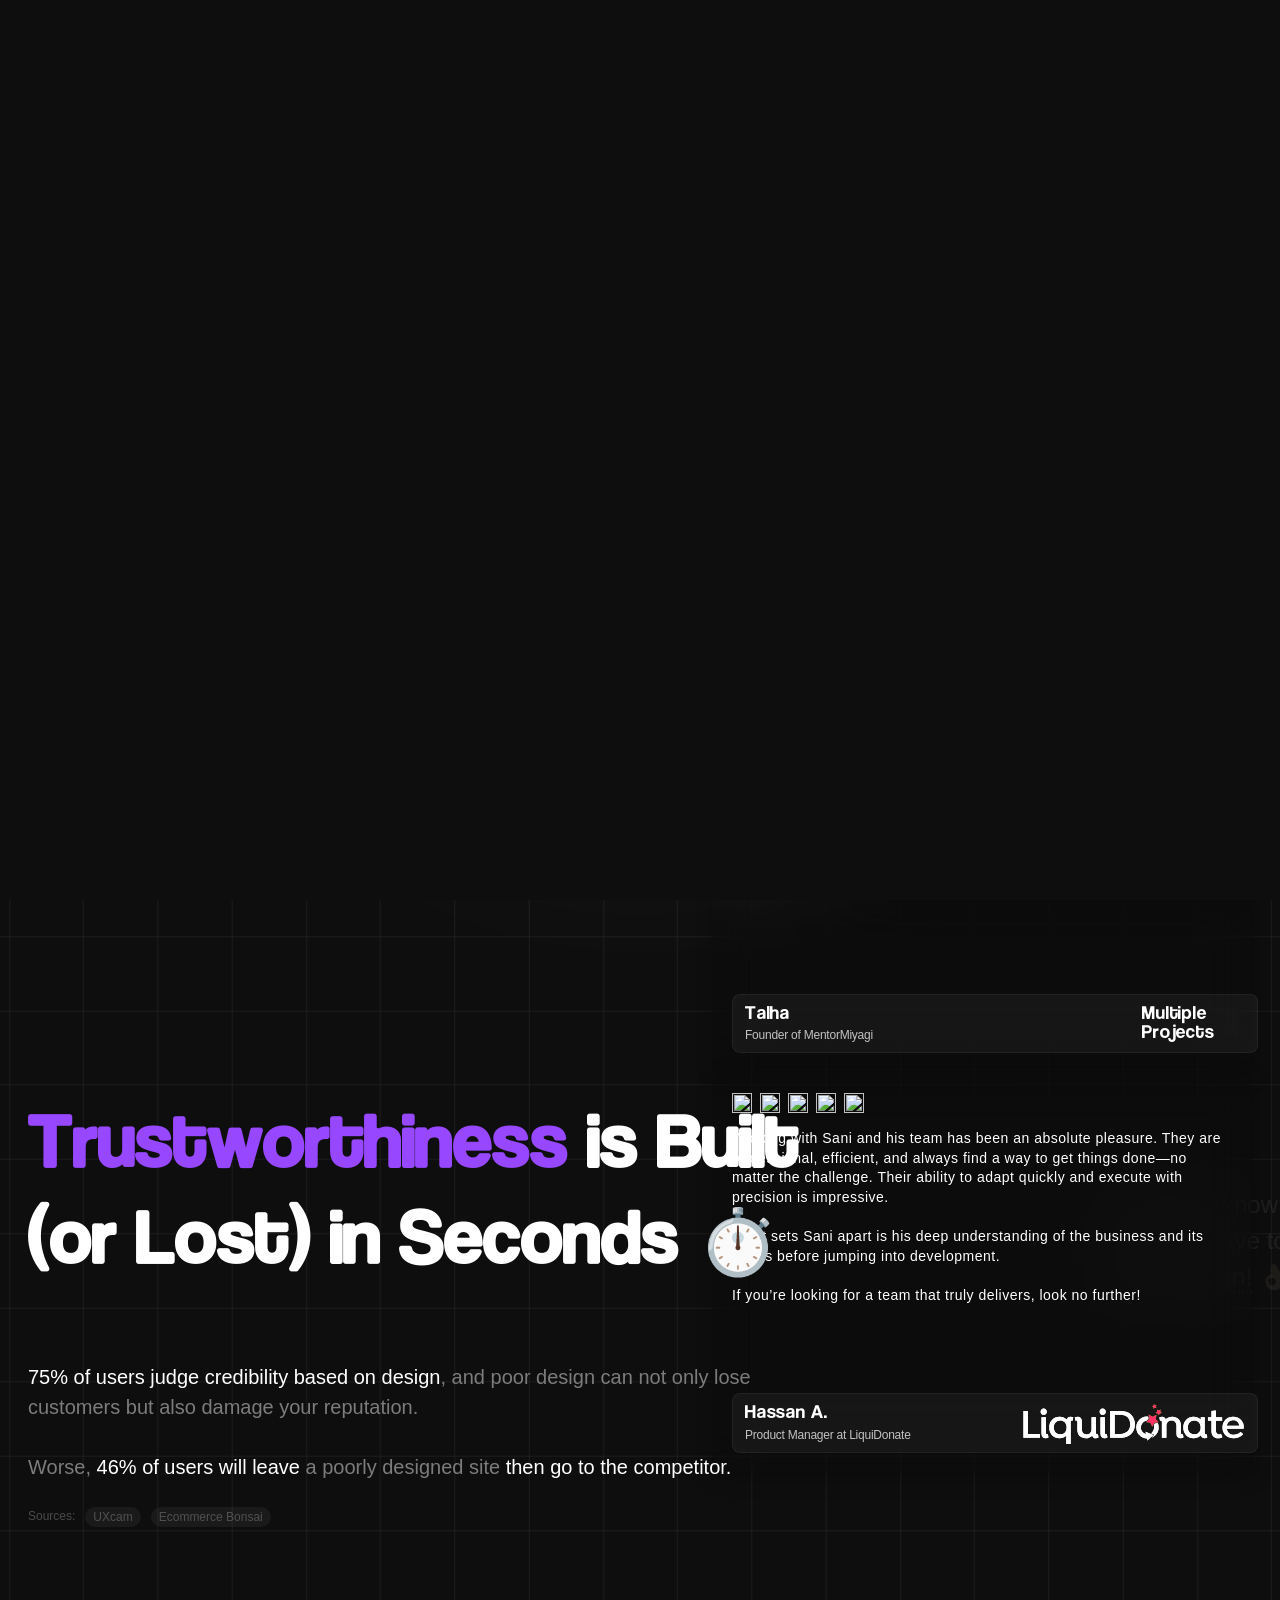
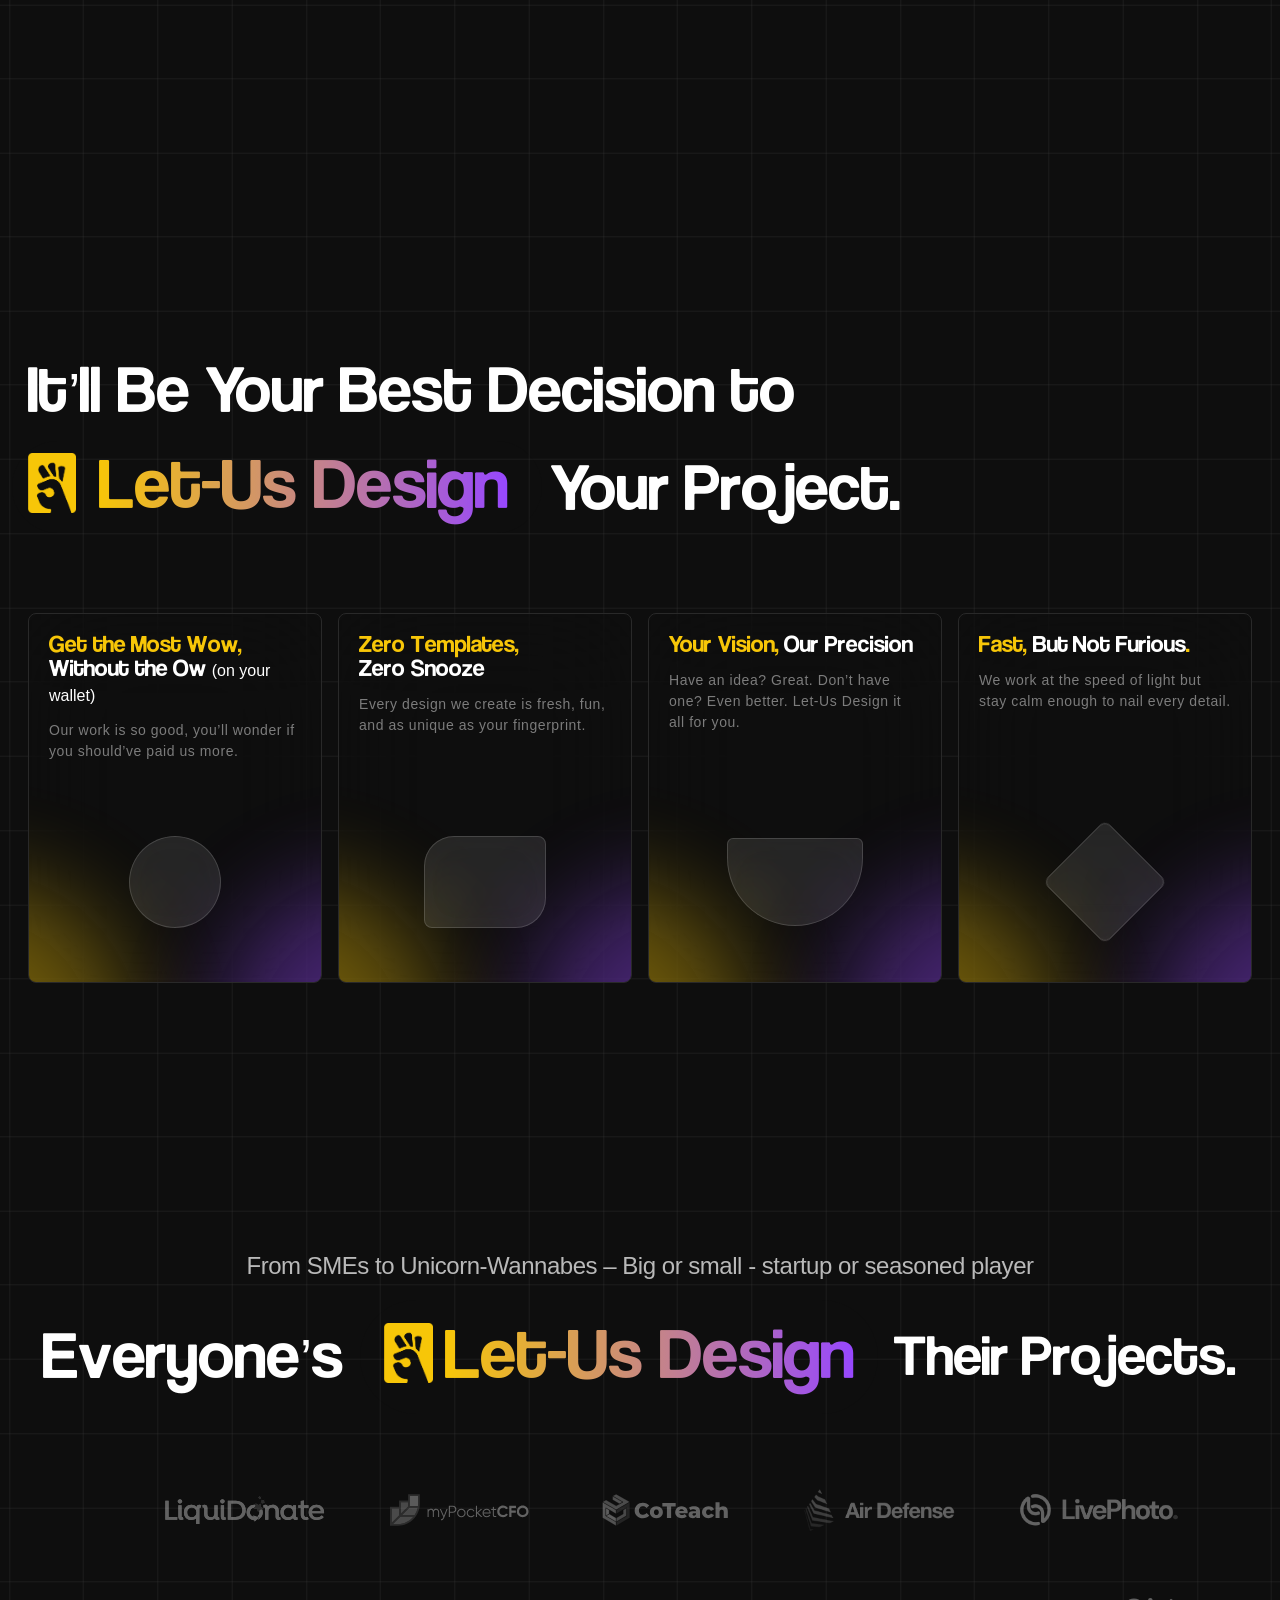
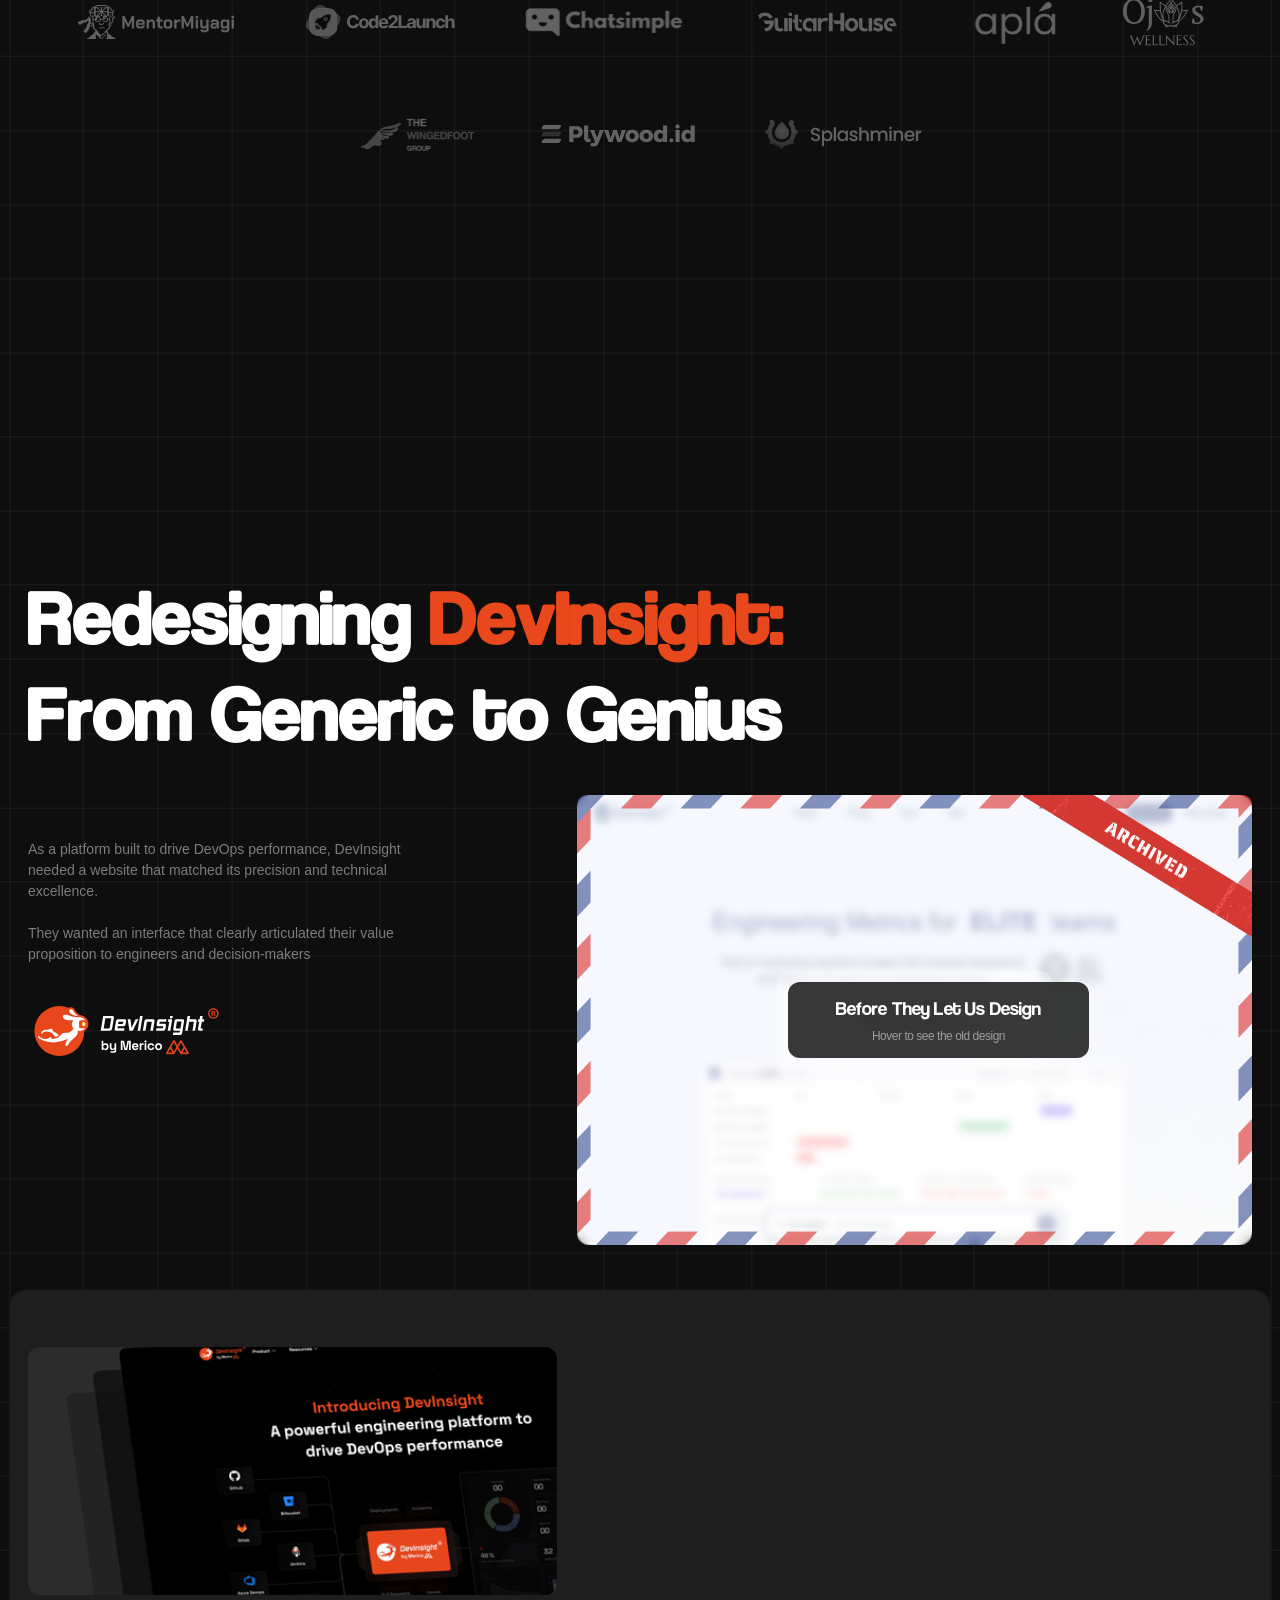
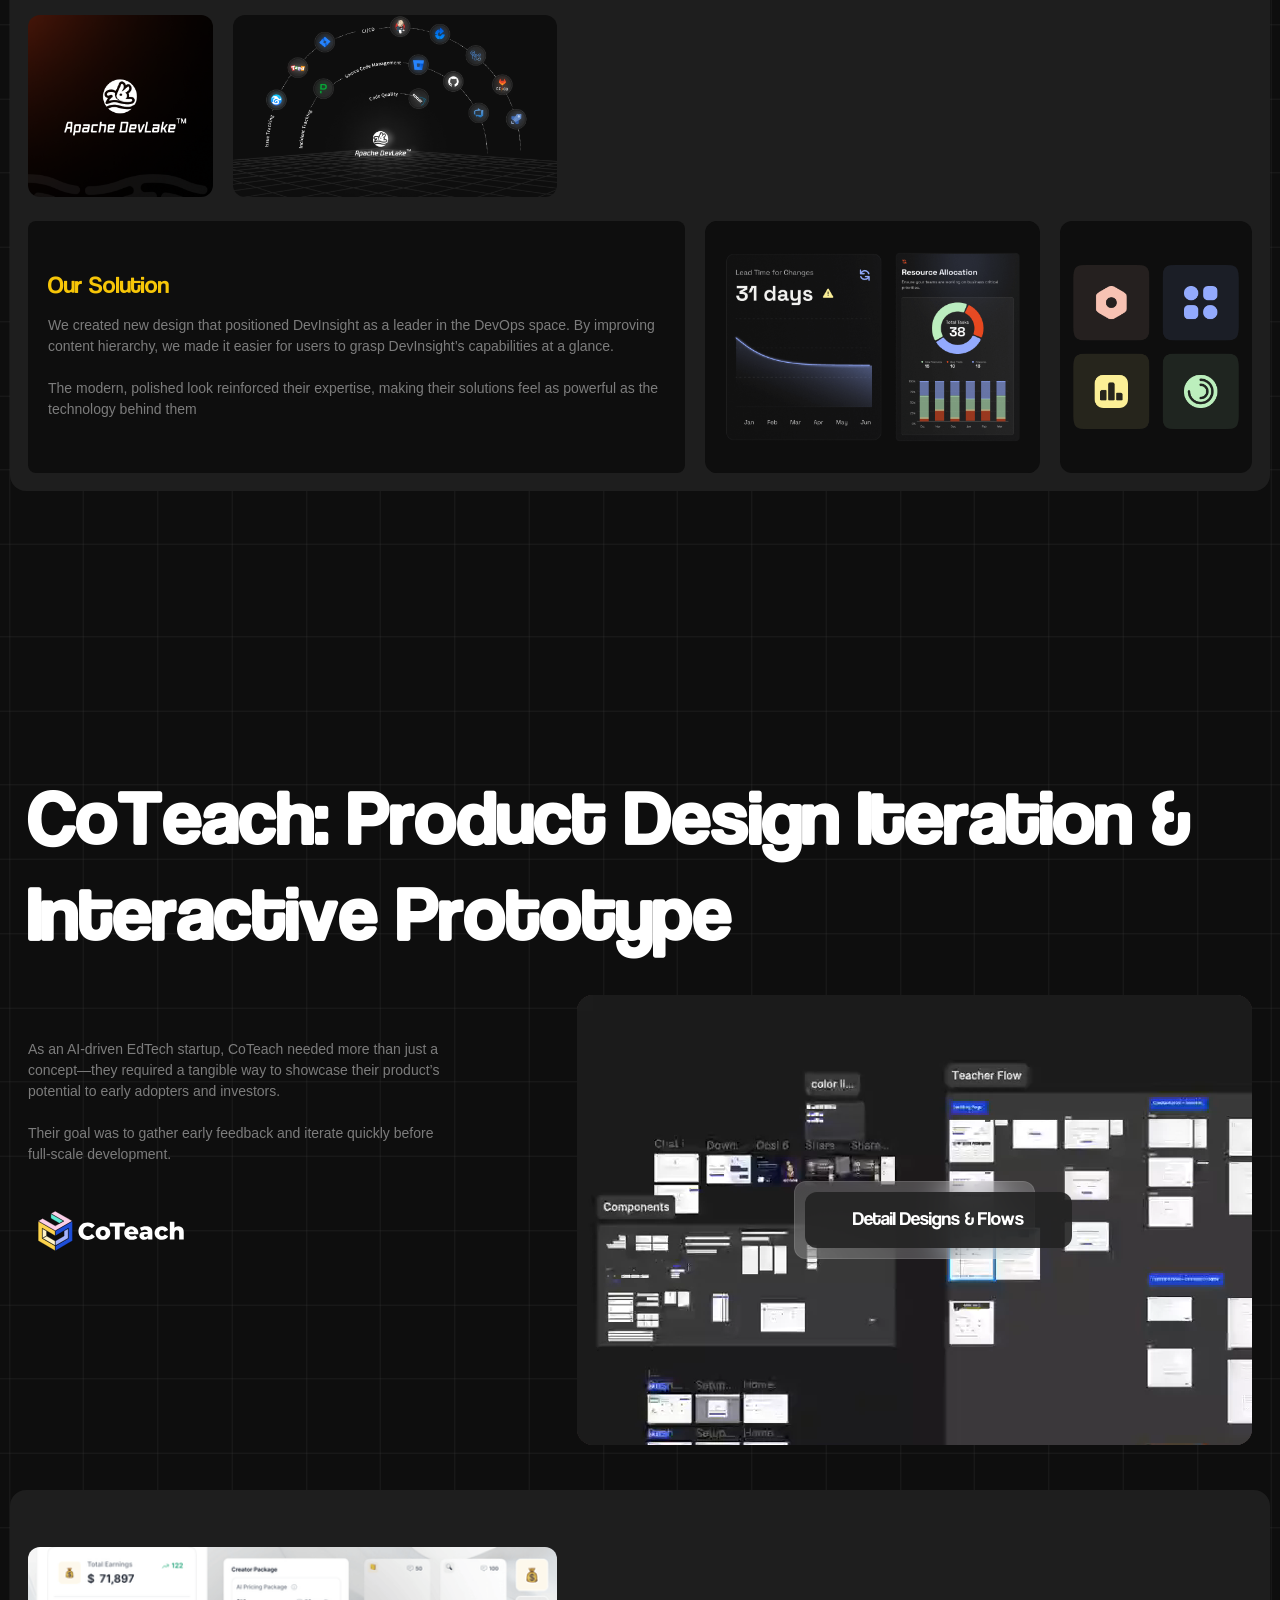
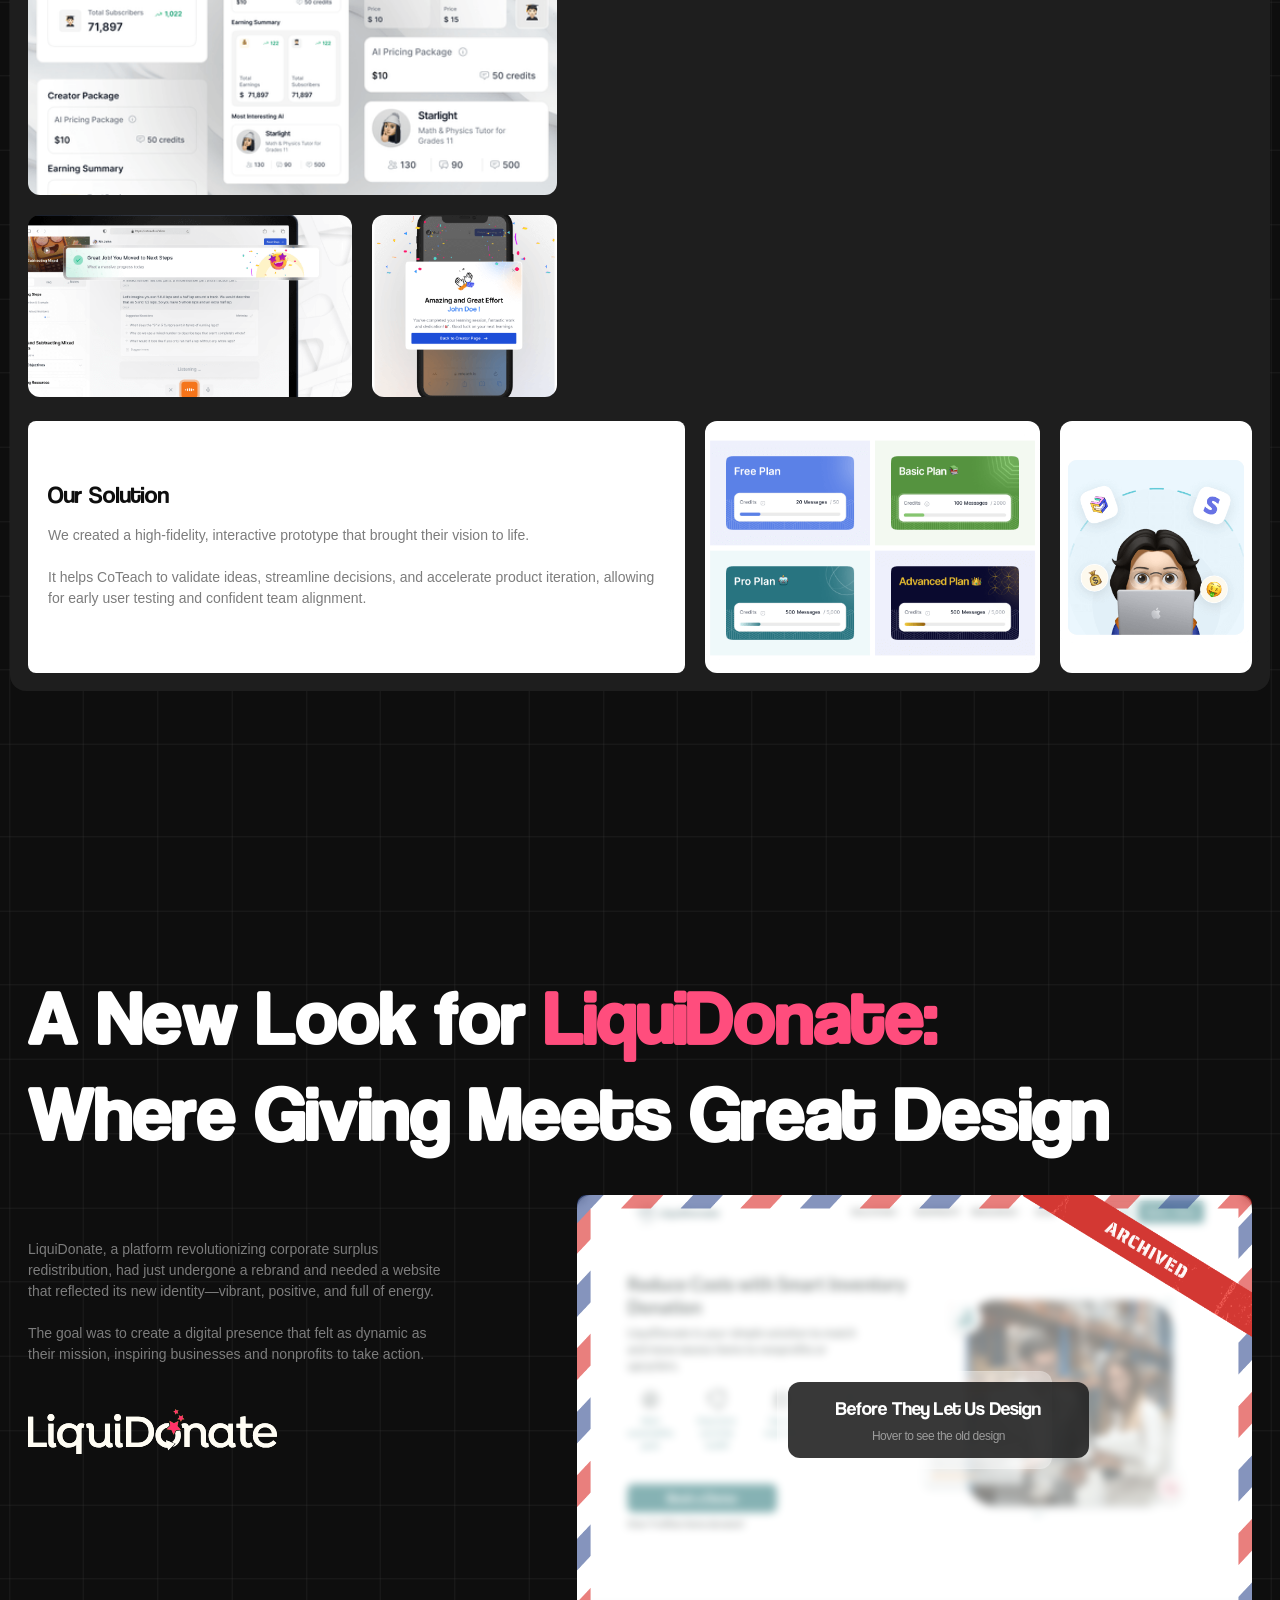
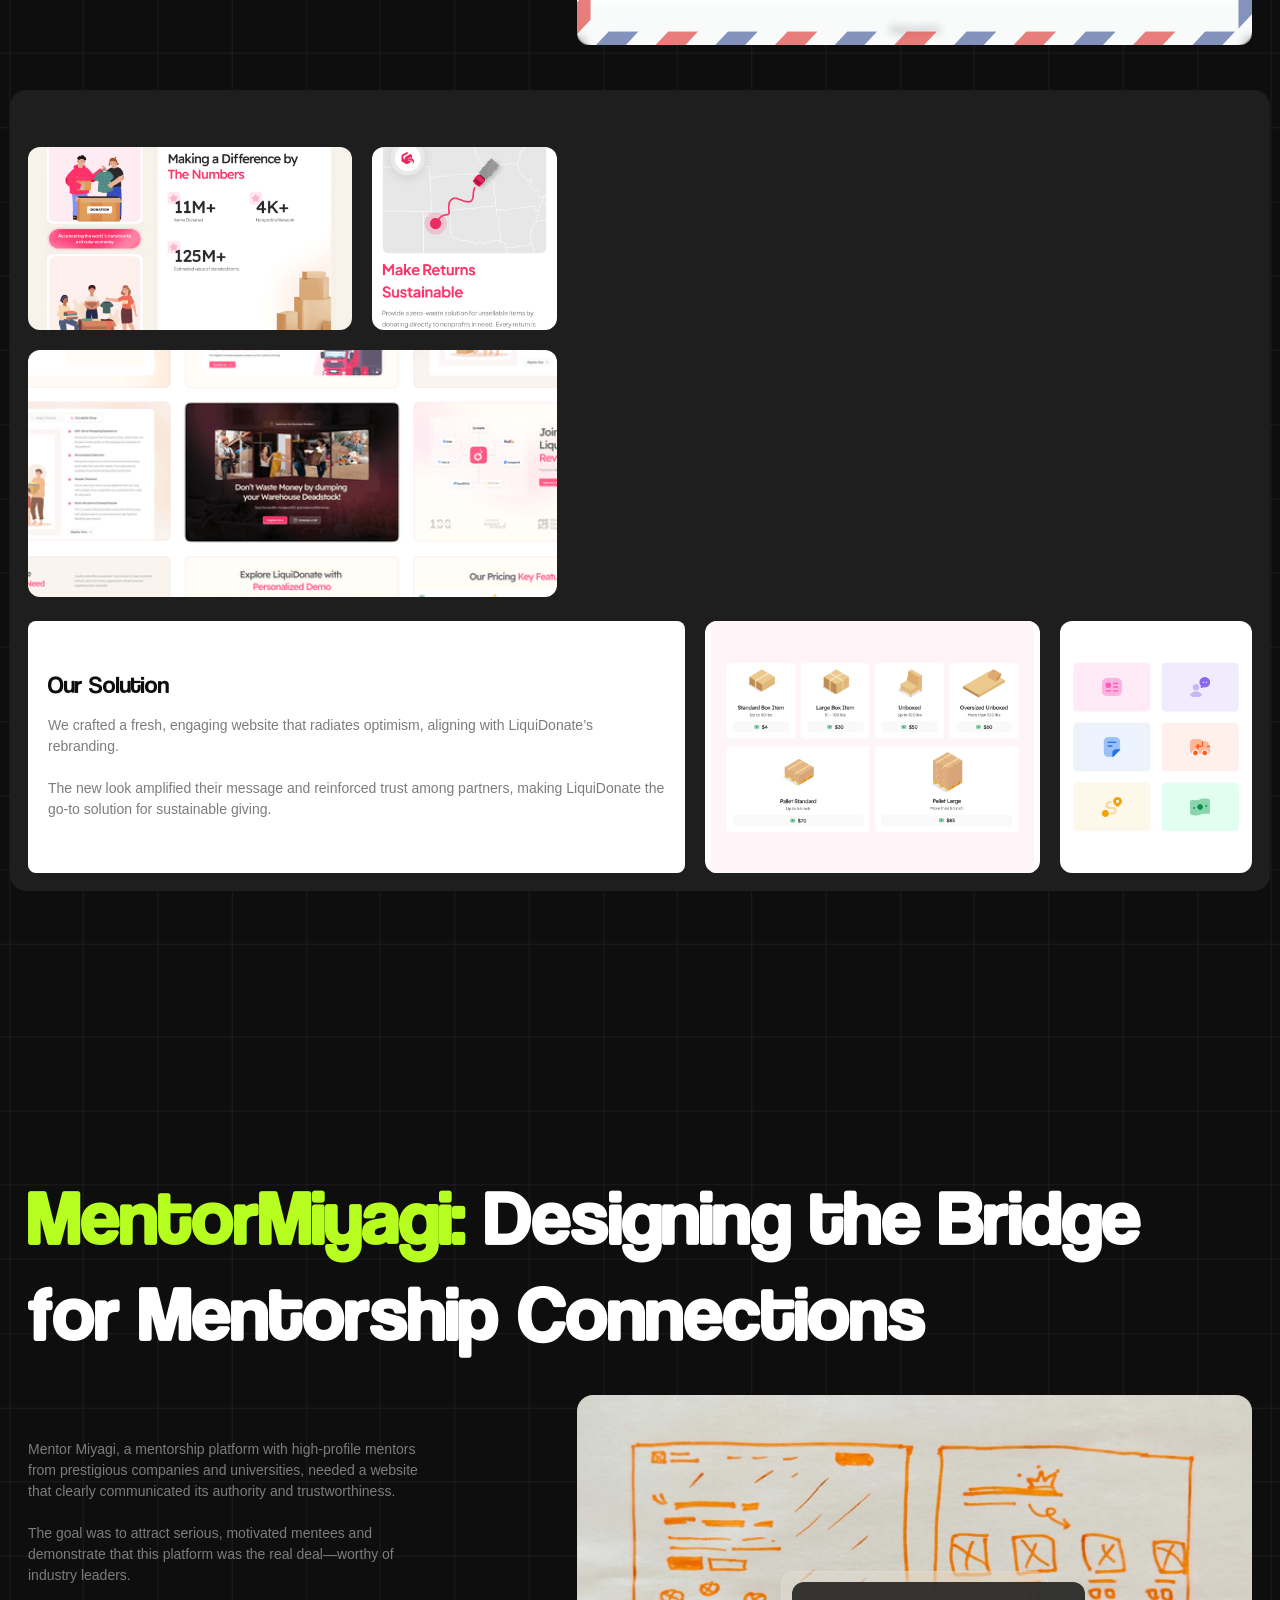
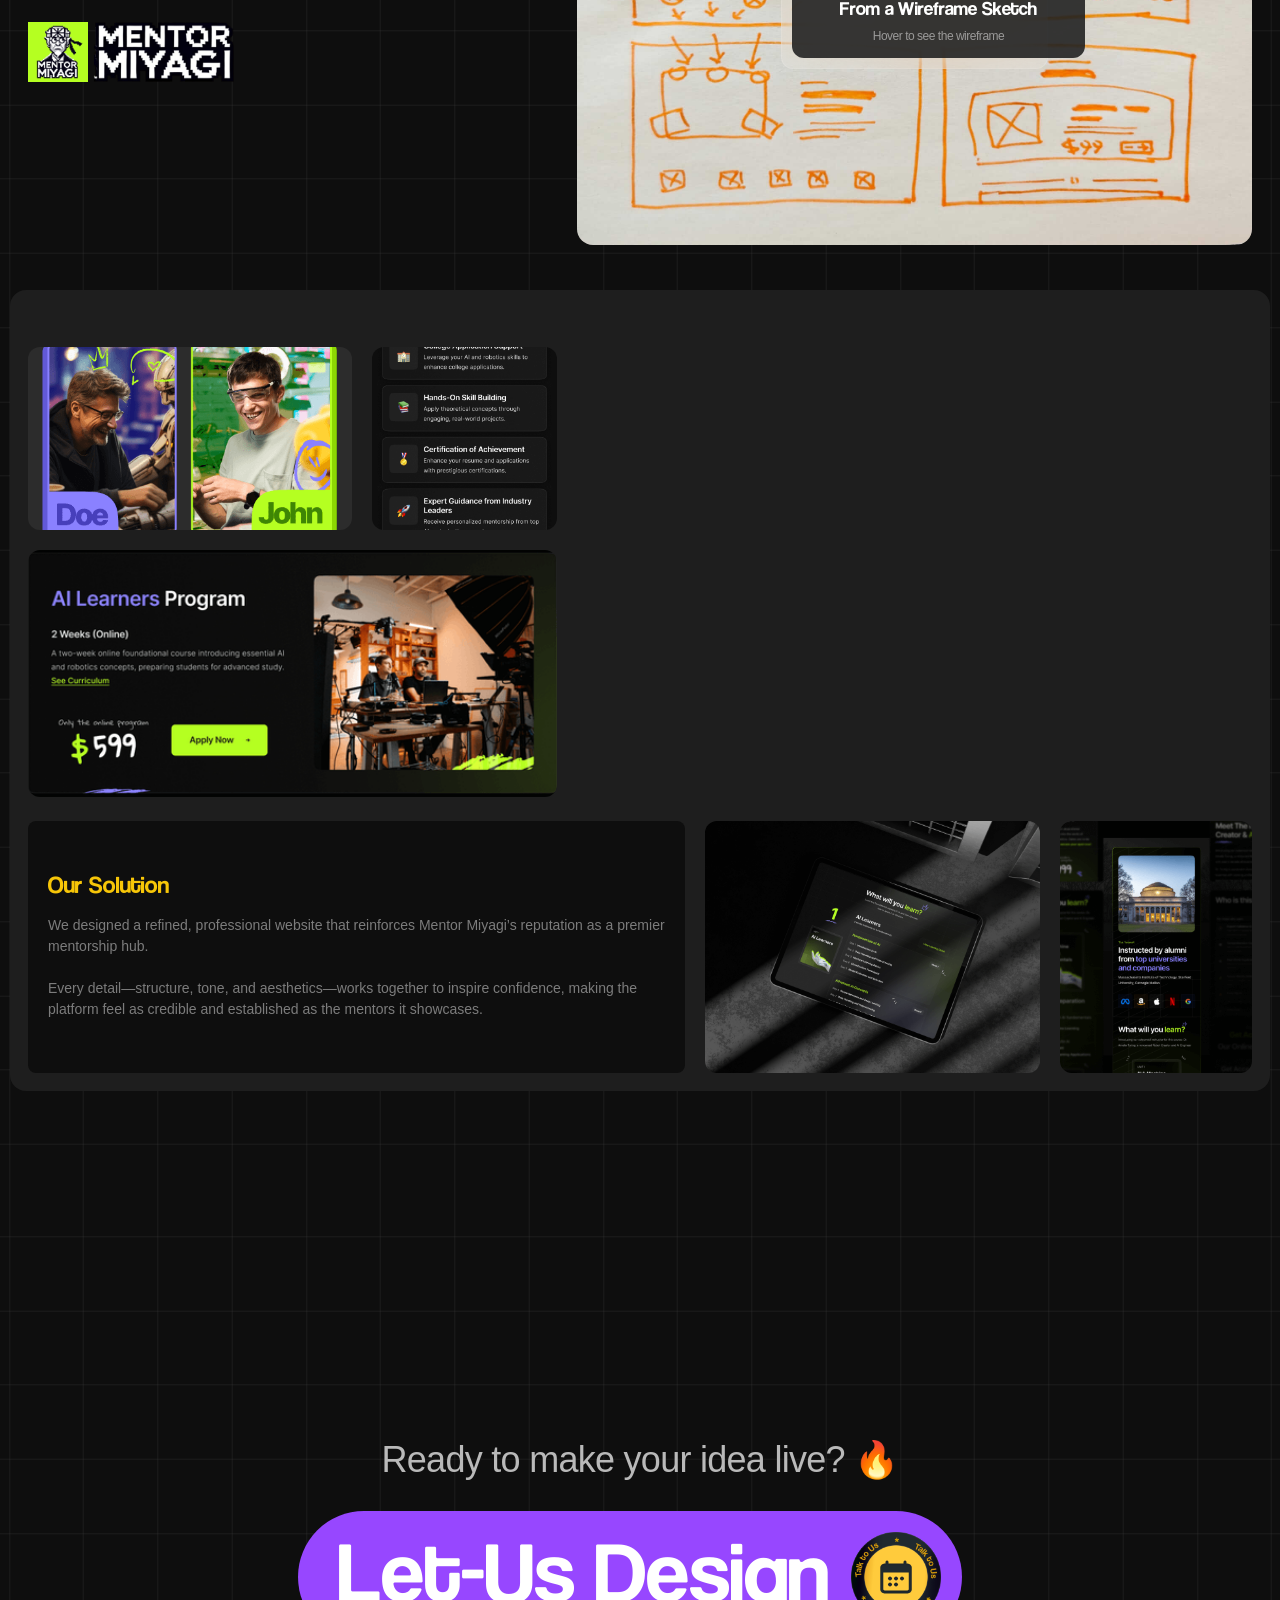
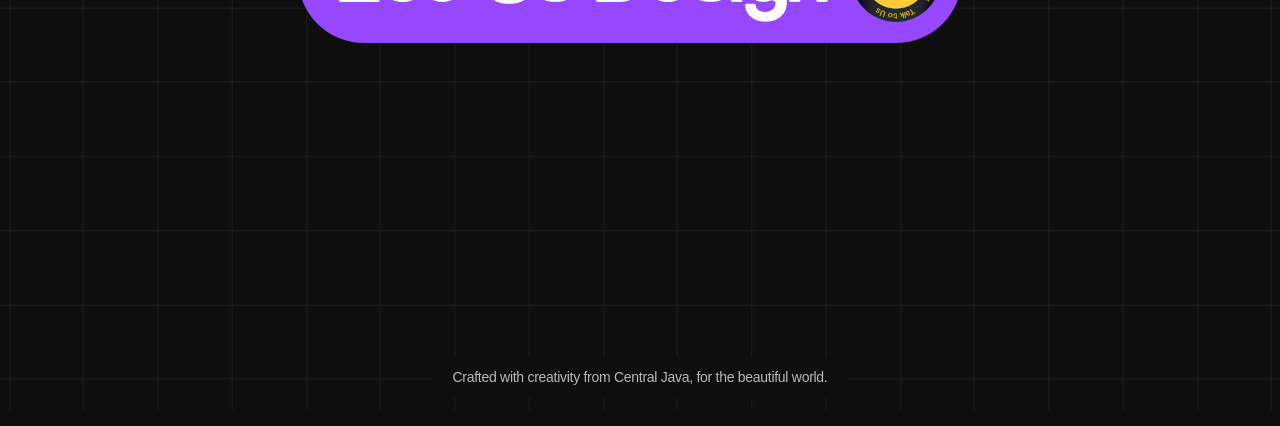
==== commit 562075e5: "Add GTM" ====
--- a/index.html
+++ b/index.html
@@ -1,79 +1,41 @@
-<!DOCTYPE html><!--  This site was created in Webflow. https://webflow.com  --><!--  Last Published: Wed Feb 05 2025 10:00:49 GMT+0000 (Coordinated Universal Time)  -->
+<!DOCTYPE html><!--  Last Published: Wed Feb 05 2025 12:29:01 GMT+0000 (Coordinated Universal Time)  -->
 <html data-wf-page="677c5d5fca4bf313ae3795d1" data-wf-site="677c5d5fca4bf313ae3794bc">
 <head>
   <meta charset="utf-8">
-  <title>Let-Us Design</title>
+  <title>Let Us Design</title>
+  <meta content="The Best UI/UX Design Agency in Indonesia" name="description">
+  <meta content="Let Us Design" property="og:title">
+  <meta content="The Best UI/UX Design Agency in Indonesia" property="og:description">
+  <meta content="https://let-us-design.netlify.app/let%20us%20design.png" property="og:image">
+  <meta content="Let Us Design" property="twitter:title">
+  <meta content="The Best UI/UX Design Agency in Indonesia" property="twitter:description">
+  <meta content="https://let-us-design.netlify.app/let%20us%20design.png" property="twitter:image">
+  <meta property="og:type" content="website">
+  <meta content="summary_large_image" name="twitter:card">
   <meta content="width=device-width, initial-scale=1" name="viewport">
-  <meta content="Webflow" name="generator">
   <link href="css/normalize.css" rel="stylesheet" type="text/css">
   <link href="css/webflow.css" rel="stylesheet" type="text/css">
   <link href="css/letus-design.webflow.css" rel="stylesheet" type="text/css">
-  <style>
-      @media (min-width:992px) {
-        html.w-mod-js:not(.w-mod-ix) [data-w-id="4f289e4c-27c0-5066-d13c-2184d7ad36c3"] {
-          -webkit-transform: translate3d(0px, 0, 0) scale3d(1, 1, 1) rotateX(0) rotateY(0) rotateZ(0deg) skew(0, 0);
-          -moz-transform: translate3d(0px, 0, 0) scale3d(1, 1, 1) rotateX(0) rotateY(0) rotateZ(0deg) skew(0, 0);
-          -ms-transform: translate3d(0px, 0, 0) scale3d(1, 1, 1) rotateX(0) rotateY(0) rotateZ(0deg) skew(0, 0);
-          transform: translate3d(0px, 0, 0) scale3d(1, 1, 1) rotateX(0) rotateY(0) rotateZ(0deg) skew(0, 0);
-        }
-        html.w-mod-js:not(.w-mod-ix) [data-w-id="331e0ef6-2555-eb54-f918-59163fd3a776"] {
-          -webkit-transform: translate3d(0, 0, 0) scale3d(1, 1, 1) rotateX(null) rotateY(0) rotateZ(45deg) skew(0, 0);
-          -moz-transform: translate3d(0, 0, 0) scale3d(1, 1, 1) rotateX(null) rotateY(0) rotateZ(45deg) skew(0, 0);
-          -ms-transform: translate3d(0, 0, 0) scale3d(1, 1, 1) rotateX(null) rotateY(0) rotateZ(45deg) skew(0, 0);
-          transform: translate3d(0, 0, 0) scale3d(1, 1, 1) rotateX(null) rotateY(0) rotateZ(45deg) skew(0, 0);
-          transform-style: preserve-3d;
-          width: 0px;
-          height: 0px;
-        }
-        html.w-mod-js:not(.w-mod-ix) [data-w-id="426216f1-7ed8-d119-6daa-090509d57acd"] {
-          -webkit-transform: translate3d(0px, 0, 0) scale3d(1, 1, 1) rotateX(0) rotateY(0) rotateZ(0deg) skew(0, 0);
-          -moz-transform: translate3d(0px, 0, 0) scale3d(1, 1, 1) rotateX(0) rotateY(0) rotateZ(0deg) skew(0, 0);
-          -ms-transform: translate3d(0px, 0, 0) scale3d(1, 1, 1) rotateX(0) rotateY(0) rotateZ(0deg) skew(0, 0);
-          transform: translate3d(0px, 0, 0) scale3d(1, 1, 1) rotateX(0) rotateY(0) rotateZ(0deg) skew(0, 0);
-        }
-        html.w-mod-js:not(.w-mod-ix) [data-w-id="426216f1-7ed8-d119-6daa-090509d57ad0"] {
-          width: 0px;
-          height: 0px;
-        }
-        html.w-mod-js:not(.w-mod-ix) [data-w-id="9f65d320-e567-eee2-daab-c8a51204cd5d"] {
-          opacity: 0;
-        }
-        html.w-mod-js:not(.w-mod-ix) [data-w-id="02f0e662-d6fe-f3c3-7eec-e2ab7ae5c047"] {
-          -webkit-transform: translate3d(0px, 0, 0) scale3d(1, 1, 1) rotateX(0) rotateY(0) rotateZ(0deg) skew(0, 0);
-          -moz-transform: translate3d(0px, 0, 0) scale3d(1, 1, 1) rotateX(0) rotateY(0) rotateZ(0deg) skew(0, 0);
-          -ms-transform: translate3d(0px, 0, 0) scale3d(1, 1, 1) rotateX(0) rotateY(0) rotateZ(0deg) skew(0, 0);
-          transform: translate3d(0px, 0, 0) scale3d(1, 1, 1) rotateX(0) rotateY(0) rotateZ(0deg) skew(0, 0);
-        }
-        html.w-mod-js:not(.w-mod-ix) [data-w-id="02f0e662-d6fe-f3c3-7eec-e2ab7ae5c04a"] {
-          width: 0px;
-          height: 0px;
-        }
-      }
-    </style>
+  <style>@media (min-width:992px) {html.w-mod-js:not(.w-mod-ix) [data-w-id="4f289e4c-27c0-5066-d13c-2184d7ad36c3"] {-webkit-transform:translate3d(0px, 0, 0) scale3d(1, 1, 1) rotateX(0) rotateY(0) rotateZ(0deg) skew(0, 0);-moz-transform:translate3d(0px, 0, 0) scale3d(1, 1, 1) rotateX(0) rotateY(0) rotateZ(0deg) skew(0, 0);-ms-transform:translate3d(0px, 0, 0) scale3d(1, 1, 1) rotateX(0) rotateY(0) rotateZ(0deg) skew(0, 0);transform:translate3d(0px, 0, 0) scale3d(1, 1, 1) rotateX(0) rotateY(0) rotateZ(0deg) skew(0, 0);}html.w-mod-js:not(.w-mod-ix) [data-w-id="331e0ef6-2555-eb54-f918-59163fd3a776"] {-webkit-transform:translate3d(0, 0, 0) scale3d(1, 1, 1) rotateX(null) rotateY(0) rotateZ(45deg) skew(0, 0);-moz-transform:translate3d(0, 0, 0) scale3d(1, 1, 1) rotateX(null) rotateY(0) rotateZ(45deg) skew(0, 0);-ms-transform:translate3d(0, 0, 0) scale3d(1, 1, 1) rotateX(null) rotateY(0) rotateZ(45deg) skew(0, 0);transform:translate3d(0, 0, 0) scale3d(1, 1, 1) rotateX(null) rotateY(0) rotateZ(45deg) skew(0, 0);transform-style:preserve-3d;width:0px;height:0px;}html.w-mod-js:not(.w-mod-ix) [data-w-id="426216f1-7ed8-d119-6daa-090509d57acd"] {-webkit-transform:translate3d(0px, 0, 0) scale3d(1, 1, 1) rotateX(0) rotateY(0) rotateZ(0deg) skew(0, 0);-moz-transform:translate3d(0px, 0, 0) scale3d(1, 1, 1) rotateX(0) rotateY(0) rotateZ(0deg) skew(0, 0);-ms-transform:translate3d(0px, 0, 0) scale3d(1, 1, 1) rotateX(0) rotateY(0) rotateZ(0deg) skew(0, 0);transform:translate3d(0px, 0, 0) scale3d(1, 1, 1) rotateX(0) rotateY(0) rotateZ(0deg) skew(0, 0);}html.w-mod-js:not(.w-mod-ix) [data-w-id="426216f1-7ed8-d119-6daa-090509d57ad0"] {width:0px;height:0px;}html.w-mod-js:not(.w-mod-ix) [data-w-id="9f65d320-e567-eee2-daab-c8a51204cd5d"] {opacity:0;}html.w-mod-js:not(.w-mod-ix) [data-w-id="02f0e662-d6fe-f3c3-7eec-e2ab7ae5c047"] {-webkit-transform:translate3d(0px, 0, 0) scale3d(1, 1, 1) rotateX(0) rotateY(0) rotateZ(0deg) skew(0, 0);-moz-transform:translate3d(0px, 0, 0) scale3d(1, 1, 1) rotateX(0) rotateY(0) rotateZ(0deg) skew(0, 0);-ms-transform:translate3d(0px, 0, 0) scale3d(1, 1, 1) rotateX(0) rotateY(0) rotateZ(0deg) skew(0, 0);transform:translate3d(0px, 0, 0) scale3d(1, 1, 1) rotateX(0) rotateY(0) rotateZ(0deg) skew(0, 0);}html.w-mod-js:not(.w-mod-ix) [data-w-id="02f0e662-d6fe-f3c3-7eec-e2ab7ae5c04a"] {width:0px;height:0px;}}</style>
   <link href="https://fonts.googleapis.com" rel="preconnect">
   <link href="https://fonts.gstatic.com" rel="preconnect" crossorigin="anonymous">
   <script src="https://ajax.googleapis.com/ajax/libs/webfont/1.6.26/webfont.js" type="text/javascript"></script>
-  <script type="text/javascript">
-      WebFont.load({
-        google: {
-          families: ["Montserrat:100,100italic,200,200italic,300,300italic,400,400italic,500,500italic,600,600italic,700,700italic,800,800italic,900,900italic", "Gloria Hallelujah:regular", "Chivo Mono:100,200,300,regular,500,600,700,800,900", "Plus Jakarta Sans:200,300,regular,500,600,700,800"]
-        }
-      });
-    </script>
-  <script type="text/javascript">
-      ! function(o, c) {
-        var n = c.documentElement,
-          t = " w-mod-";
-        n.className += t + "js", ("ontouchstart" in o || o.DocumentTouch && c instanceof DocumentTouch) && (n.className += t + "touch")
-      }(window, document);
-    </script>
-  <link href="images/favicon.ico" rel="shortcut icon" type="image/x-icon">
-  <link href="images/webclip.png" rel="apple-touch-icon">
+  <script type="text/javascript">WebFont.load({  google: {    families: ["Montserrat:100,100italic,200,200italic,300,300italic,400,400italic,500,500italic,600,600italic,700,700italic,800,800italic,900,900italic","Gloria Hallelujah:regular","Chivo Mono:100,200,300,regular,500,600,700,800,900","Plus Jakarta Sans:200,300,regular,500,600,700,800"]  }});</script>
+  <script type="text/javascript">!function(o,c){var n=c.documentElement,t=" w-mod-";n.className+=t+"js",("ontouchstart"in o||o.DocumentTouch&&c instanceof DocumentTouch)&&(n.className+=t+"touch")}(window,document);</script>
+  <link href="images/favicon.png" rel="shortcut icon" type="image/x-icon">
+  <link href="images/webclip.png" rel="apple-touch-icon"><!--  Google tag (gtag.js)  -->
+  <script async="" src="https://www.googletagmanager.com/gtag/js?id=G-9P7YBRSBWV"></script>
+  <script>
+  window.dataLayer = window.dataLayer || [];
+  function gtag(){dataLayer.push(arguments);}
+  gtag('js', new Date());
+  gtag('config', 'G-9P7YBRSBWV');
+</script>
 </head>
 <body class="body-let-us">
   <div data-w-id="79e1a4f5-c269-920c-1e53-74669b0e4b7f" style="display:flex" class="page-load-animation">
     <div class="div-block-8">
-      <div data-w-id="81d7d660-2f61-89d1-9cb5-1cfe420f6214" data-is-ix2-target="1" class="lottie-loading-animation" data-animation-type="lottie" data-src="documents/Let-Us-Loading.json" data-loop="1" data-direction="1" data-autoplay="0" data-renderer="svg" data-default-duration="0" data-duration="4" data-ix2-initial-state="0"></div>
+      <div data-w-id="81d7d660-2f61-89d1-9cb5-1cfe420f6214" data-is-ix2-target="1" class="lottie-loading-animation" data-animation-type="lottie" data-src="documents/Let-Us-Loading-2.json" data-loop="1" data-direction="1" data-autoplay="0" data-renderer="svg" data-default-duration="0" data-duration="9.5" data-ix2-initial-state="0"></div>
     </div>
   </div>
   <div class="background-grid">
@@ -144,7 +106,7 @@
               <a href="#https://calendly.com/sani-fath/30min" target="_blank" class="cta-navbar">Schedule a Call</a>
             </div>
           </nav>
-          <a href="index.html" aria-current="page" class="navbar-brand w-nav-brand w--current"><img src="images/Let-Us-Design-Logo.svg" loading="lazy" alt="" class="image"></a>
+          <a href="index.html" aria-current="page" class="navbar-brand w-nav-brand w--current"><img src="images/Logo-Let-Us-Design.svg" loading="lazy" alt="" class="image"></a>
           <div class="menu-button w-nav-button">
             <div class="icon w-icon-nav-menu"></div>
           </div>
@@ -160,7 +122,7 @@
             <div class="div-block-23">
               <div class="text-hero">
                 <p class="your-search-for-the-design-agency-ends-here">Your search for the design agency ends here! 🔎</p>
-                <a data-w-id="4f289e4c-27c0-5066-d13c-2184d7ad36c2" href="https://calendly.com/sani-fath/30min" target="_blank" class="button-hero w-inline-block"><img src="https://cdn.prod.website-files.com/6746818333c98e767aaf6a20/677ccf0190db802f126126f3_Vectors-Wrapper.svg" loading="lazy" width="Auto" height="Auto" alt="" data-w-id="4f289e4c-27c0-5066-d13c-2184d7ad36c3" class="let-us-icon-button">
+                <a data-w-id="4f289e4c-27c0-5066-d13c-2184d7ad36c2" href="https://calendly.com/sani-fath/30min" target="_blank" class="button-hero w-inline-block"><img src="images/let-us-2.png" loading="lazy" width="Auto" height="Auto" alt="" data-w-id="4f289e4c-27c0-5066-d13c-2184d7ad36c3" class="let-us-icon-button">
                   <h1 class="h1-button">Let-Us Design</h1><img src="images/Calendar-Icon.png" loading="lazy" data-w-id="331e0ef6-2555-eb54-f918-59163fd3a776" alt="" class="calendar-icon">
                 </a>
               </div>
@@ -264,7 +226,7 @@
             <div>
               <div class="frame-32">
                 <h2 class="h2">It’ll Be Your Best Decision to<br><span class="text-span">👌 Let-Us Design</span> Your Project.</h2>
-                <a data-w-id="426216f1-7ed8-d119-6daa-090509d57acc" href="https://calendly.com/sani-fath/30min" target="_blank" class="button-inline w-inline-block"><img src="https://cdn.prod.website-files.com/6746818333c98e767aaf6a20/677ccf0190db802f126126f3_Vectors-Wrapper.svg" loading="lazy" width="Auto" height="Auto" alt="" data-w-id="426216f1-7ed8-d119-6daa-090509d57acd" class="let-us-icon-button-inline">
+                <a data-w-id="426216f1-7ed8-d119-6daa-090509d57acc" href="https://calendly.com/sani-fath/30min" target="_blank" class="button-inline w-inline-block"><img src="images/let-us-2.png" loading="lazy" width="Auto" height="Auto" alt="" data-w-id="426216f1-7ed8-d119-6daa-090509d57acd" class="let-us-icon-button-inline">
                   <h2 class="h2-button-inline">Let-Us Design</h2><img src="images/Calendar-Icon.png" loading="lazy" data-w-id="426216f1-7ed8-d119-6daa-090509d57ad0" alt="" class="calendar-icon-inline">
                 </a>
               </div>
@@ -332,7 +294,7 @@
                 <p class="subtitle">From SMEs to Unicorn-Wannabes – Big or small - startup or seasoned player</p>
                 <div class="frame-32-copy">
                   <h2 class="h2">Everyone’s</h2>
-                  <a data-w-id="02f0e662-d6fe-f3c3-7eec-e2ab7ae5c046" href="https://calendly.com/sani-fath/30min" target="_blank" class="button-inline-copy w-inline-block"><img src="https://cdn.prod.website-files.com/6746818333c98e767aaf6a20/677ccf0190db802f126126f3_Vectors-Wrapper.svg" loading="lazy" width="Auto" height="Auto" alt="" data-w-id="02f0e662-d6fe-f3c3-7eec-e2ab7ae5c047" class="let-us-icon-button-inline">
+                  <a data-w-id="02f0e662-d6fe-f3c3-7eec-e2ab7ae5c046" href="https://calendly.com/sani-fath/30min" target="_blank" class="button-inline-copy w-inline-block"><img src="images/let-us-2.png" loading="lazy" width="Auto" height="Auto" alt="" data-w-id="02f0e662-d6fe-f3c3-7eec-e2ab7ae5c047" class="let-us-icon-button-inline">
                     <h2 class="h2-button-inline">Let-Us Design</h2><img src="images/Calendar-Icon.png" loading="lazy" data-w-id="02f0e662-d6fe-f3c3-7eec-e2ab7ae5c04a" alt="" class="calendar-icon-inline">
                   </a>
                   <h2 class="h2 h2-medium">Their Projects.</h2>
@@ -383,10 +345,10 @@
             <div class="magic-wrapper-full">
               <div class="after-track">
                 <div class="div-block-17">
-                  <div id="w-node-_7338d770-3157-1341-1fd9-7a0e9f17bfa0-ae3795d1" class="bento-wrapper-top"><img src="images/dev-bento-1.png" loading="eager" width="380" id="w-node-_7338d770-3157-1341-1fd9-7a0e9f17bfa1-ae3795d1" alt="" srcset="images/dev-bento-1-p-500.png 500w, images/dev-bento-1-p-800.png 800w, images/dev-bento-1.png 898w" sizes="(max-width: 479px) 86vw, (max-width: 767px) 80vw, (max-width: 991px) 72vw, (max-width: 1919px) 20px, 1vw" class="bento-image"></div>
+                  <div id="w-node-_7338d770-3157-1341-1fd9-7a0e9f17bfa0-ae3795d1" class="bento-wrapper-top"><img src="images/dev-bento-1.png" loading="eager" width="380" id="w-node-_7338d770-3157-1341-1fd9-7a0e9f17bfa1-ae3795d1" alt="" srcset="images/dev-bento-1-p-500.png 500w, images/dev-bento-1-p-800.png 800w, images/dev-bento-1.png 898w" sizes="(max-width: 479px) 86vw, (max-width: 767px) 80vw, (max-width: 991px) 71vw, (max-width: 1919px) 20px, 1vw" class="bento-image"></div>
                   <div id="w-node-_7338d770-3157-1341-1fd9-7a0e9f17bfa2-ae3795d1" class="w-layout-hflex flex-block">
                     <div id="w-node-_7338d770-3157-1341-1fd9-7a0e9f17bfa3-ae3795d1" class="bento-wrapper-small"><img src="images/dev-bento-2.png" loading="lazy" alt="" class="bento-image"></div>
-                    <div id="w-node-_7338d770-3157-1341-1fd9-7a0e9f17bfa5-ae3795d1" class="bento-wrapper-small-right"><img src="images/dev-bento-3.png" loading="lazy" id="w-node-_7338d770-3157-1341-1fd9-7a0e9f17bfa6-ae3795d1" sizes="(max-width: 479px) 58vw, (max-width: 767px) 53vw, (max-width: 991px) 48vw, 100vw" alt="" srcset="images/dev-bento-3-p-500.png 500w, images/dev-bento-3.png 568w" class="bento-image"></div>
+                    <div id="w-node-_7338d770-3157-1341-1fd9-7a0e9f17bfa5-ae3795d1" class="bento-wrapper-small-right"><img src="images/dev-bento-3.png" loading="lazy" id="w-node-_7338d770-3157-1341-1fd9-7a0e9f17bfa6-ae3795d1" sizes="(max-width: 479px) 58vw, (max-width: 767px) 53vw, (max-width: 991px) 47vw, 100vw" alt="" srcset="images/dev-bento-3-p-500.png 500w, images/dev-bento-3.png 568w" class="bento-image"></div>
                   </div>
                 </div>
                 <div class="after-desktop">
--- a/css/letus-design.webflow.css
+++ b/css/letus-design.webflow.css
@@ -2335,7 +2335,7 @@
   justify-content: space-between;
   align-items: stretch;
   padding-top: 25vh;
-  padding-bottom: 40px;
+  padding-bottom: 20px;
   display: flex;
 }
 
@@ -2402,13 +2402,15 @@
 }
 
 .footer-text {
+  background-color: var(--black);
   color: #b9b9b9;
   letter-spacing: -.02em;
   align-self: center;
   margin-top: 0;
   margin-bottom: 0;
+  padding: 10px 20px;
   font-family: Gloria Hallelujah, sans-serif;
-  font-size: 16px;
+  font-size: 14px;
   font-weight: 400;
   line-height: 150%;
   text-decoration: none;
@@ -2682,7 +2684,7 @@
   .nav-menu-wrapper {
     grid-column-gap: 60px;
     grid-row-gap: 60px;
-    background-color: var(--black);
+    background-color: #000;
     border: 1px solid #ffffff26;
     border-radius: 8px;
     flex-flow: column;
@@ -3341,6 +3343,10 @@
     height: 32px;
   }
 
+  .navbar-brand.w--current {
+    height: 40px;
+  }
+
   .nav-menu-wrapper {
     margin-right: 0;
     padding: 40px 20px;
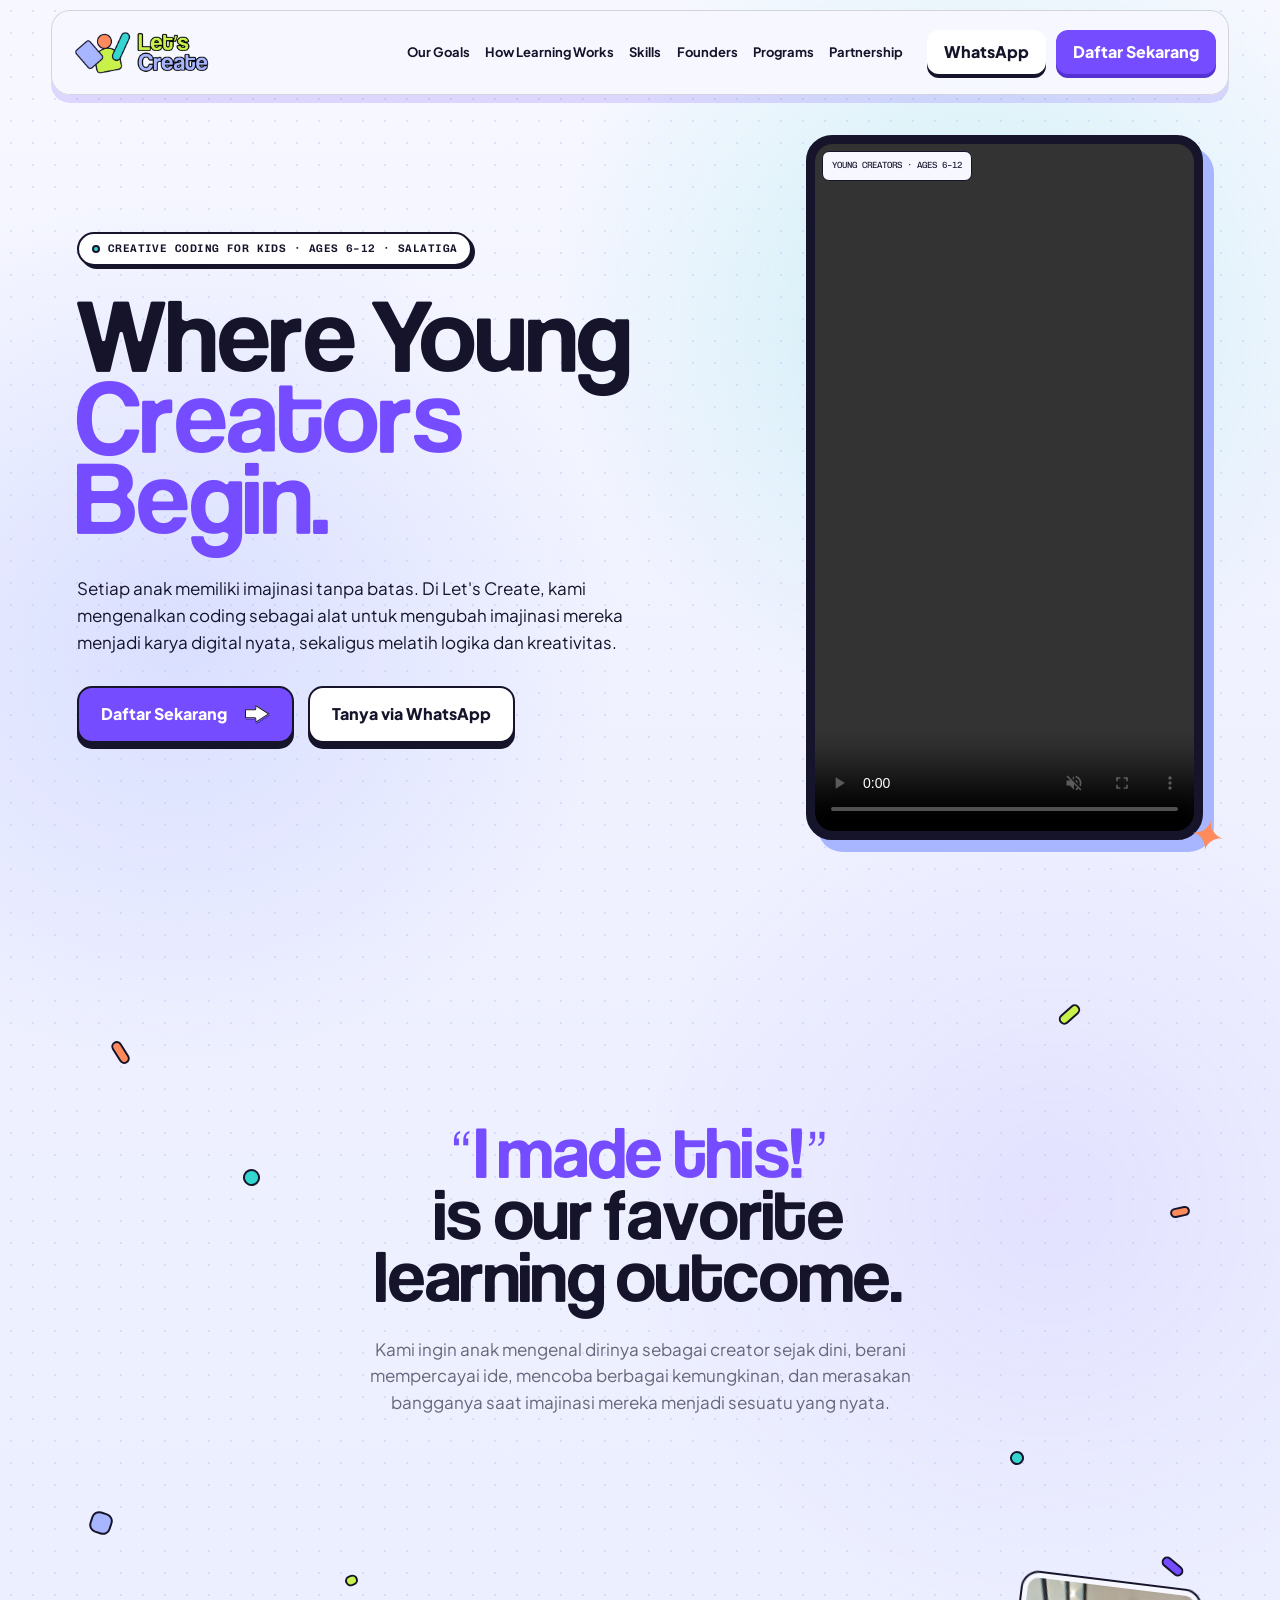
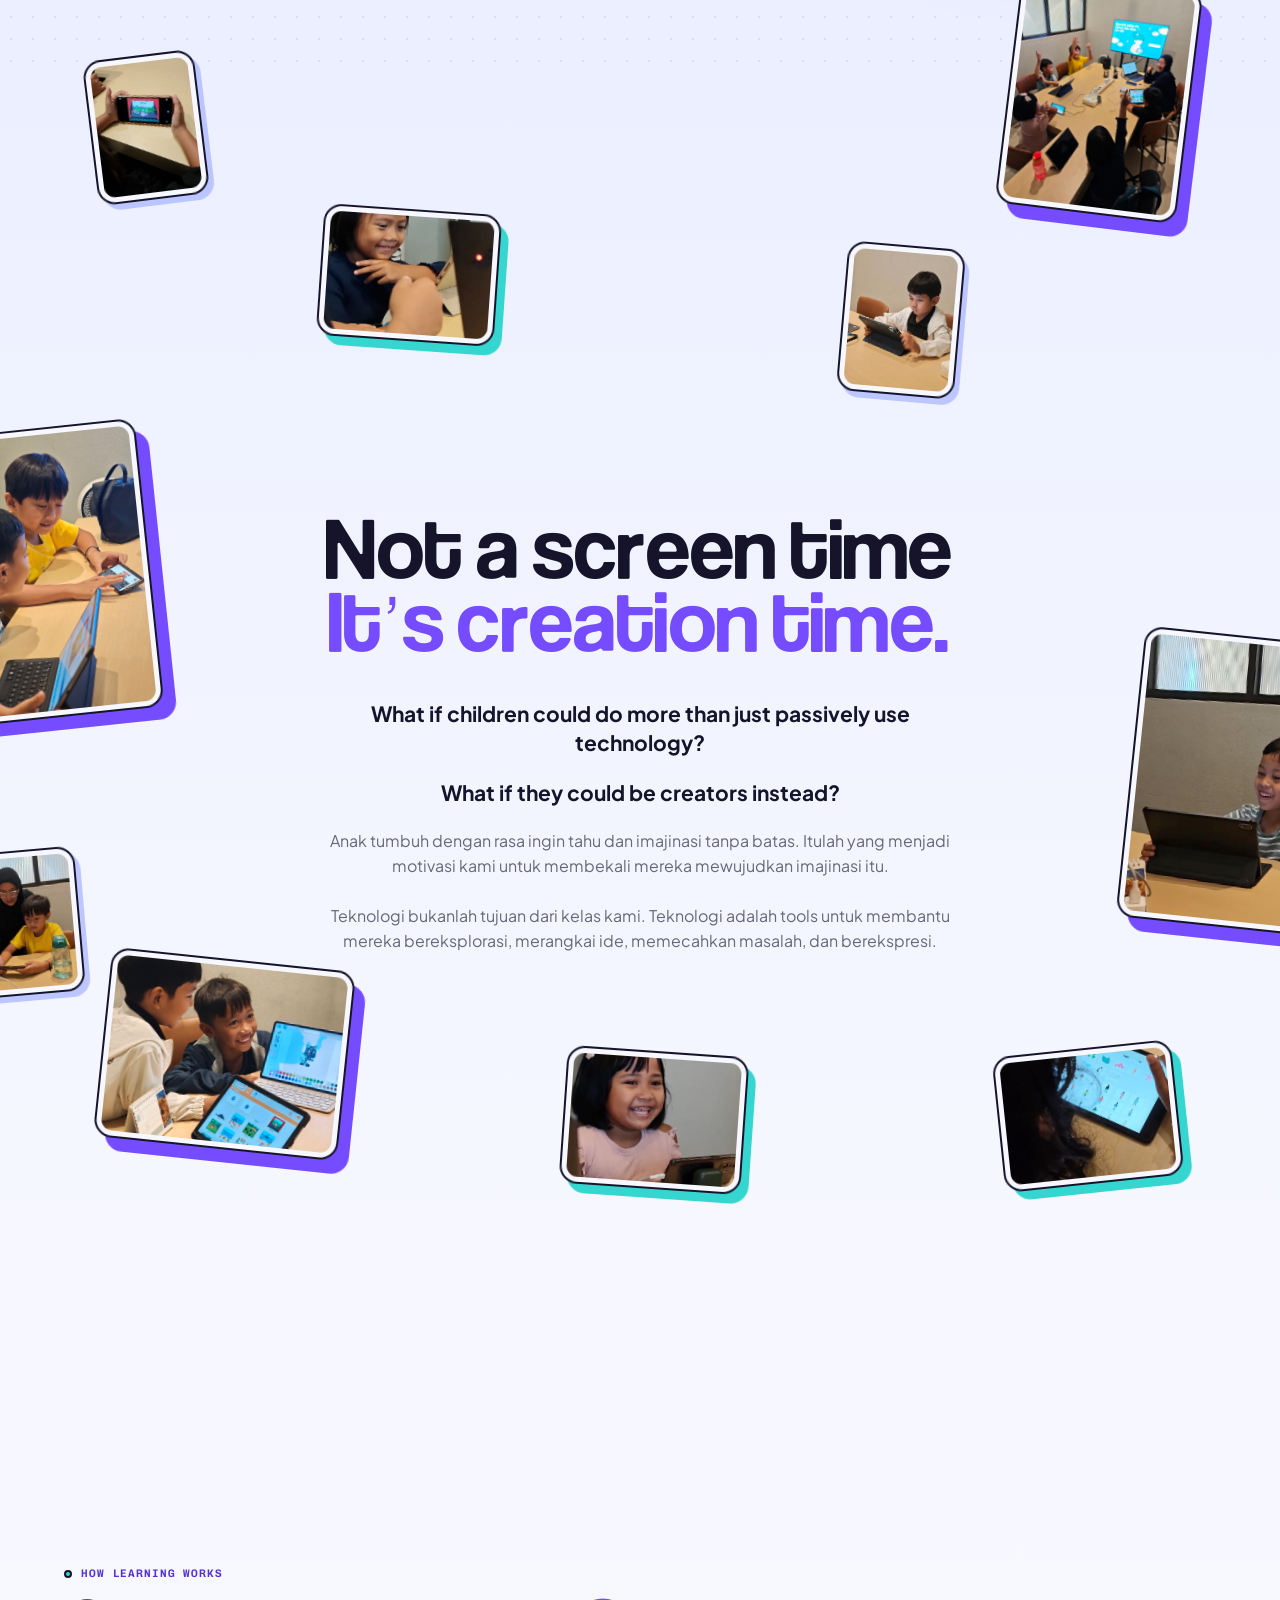
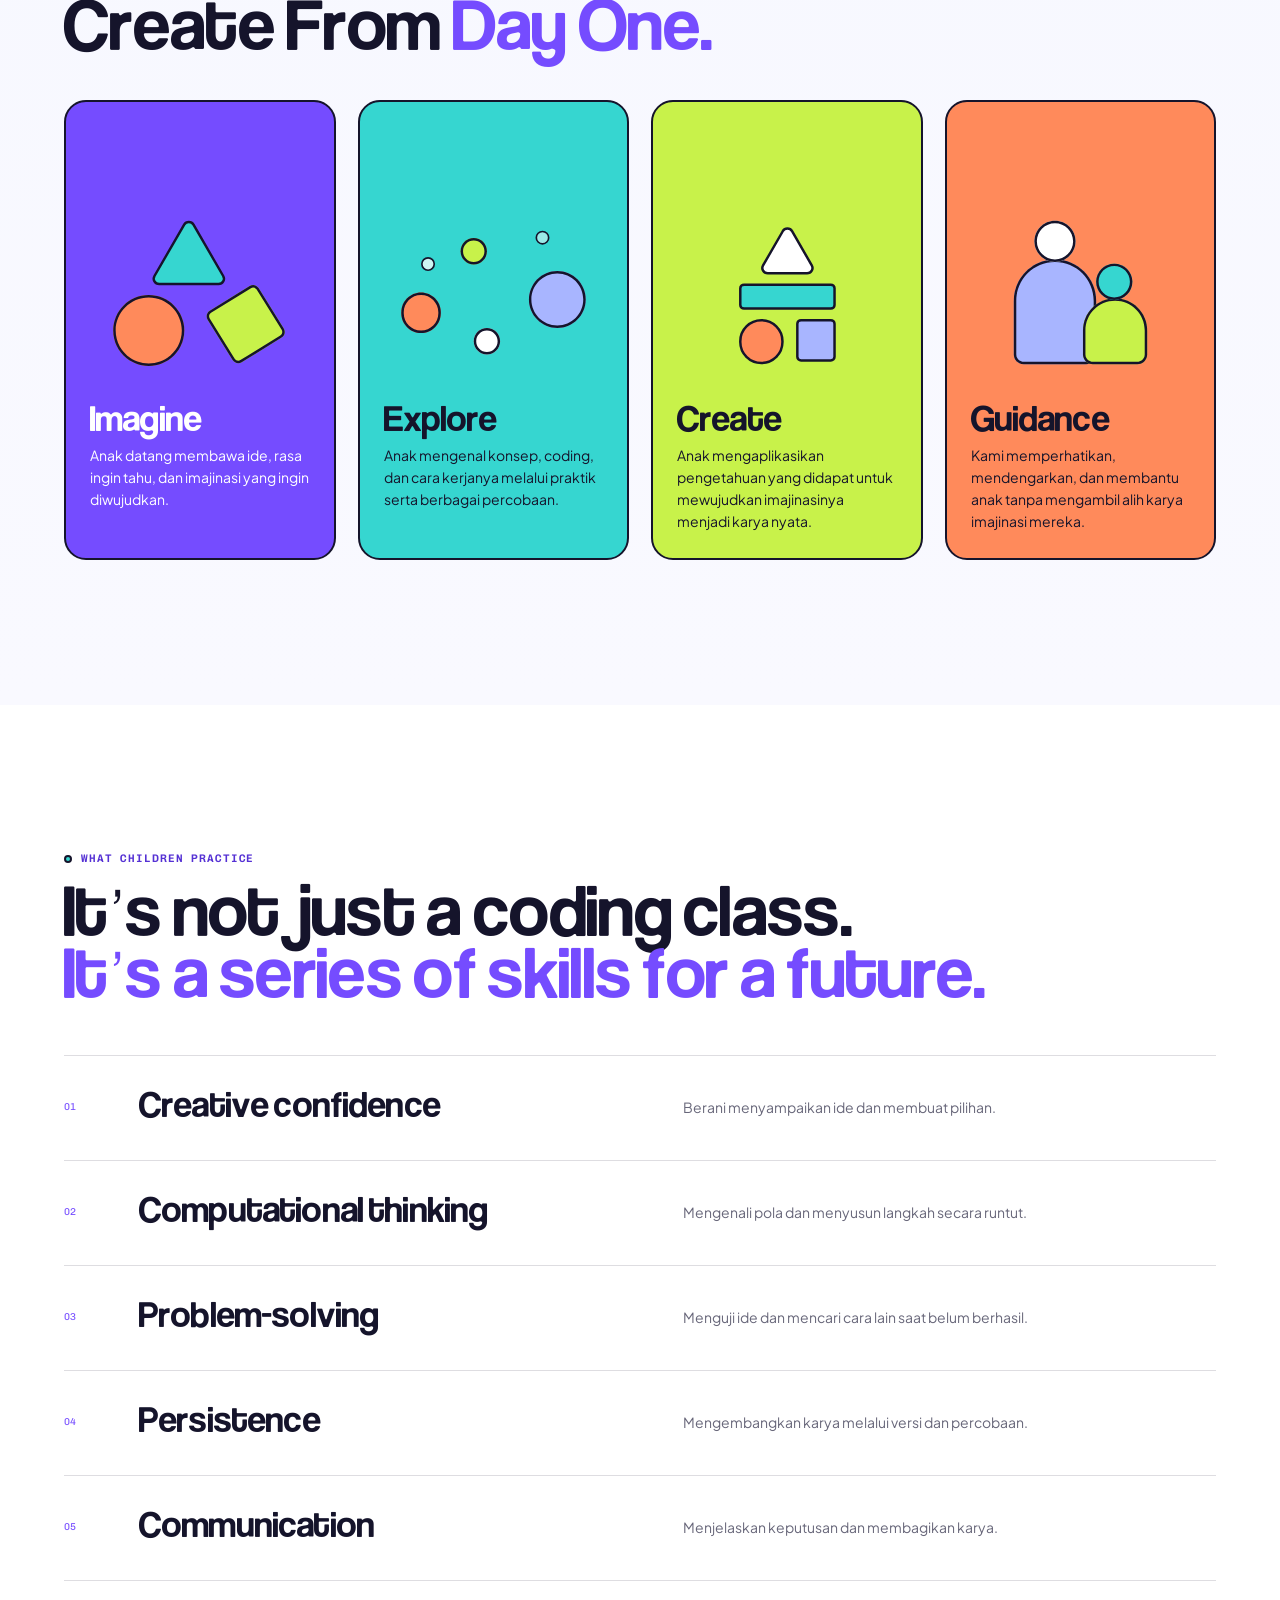
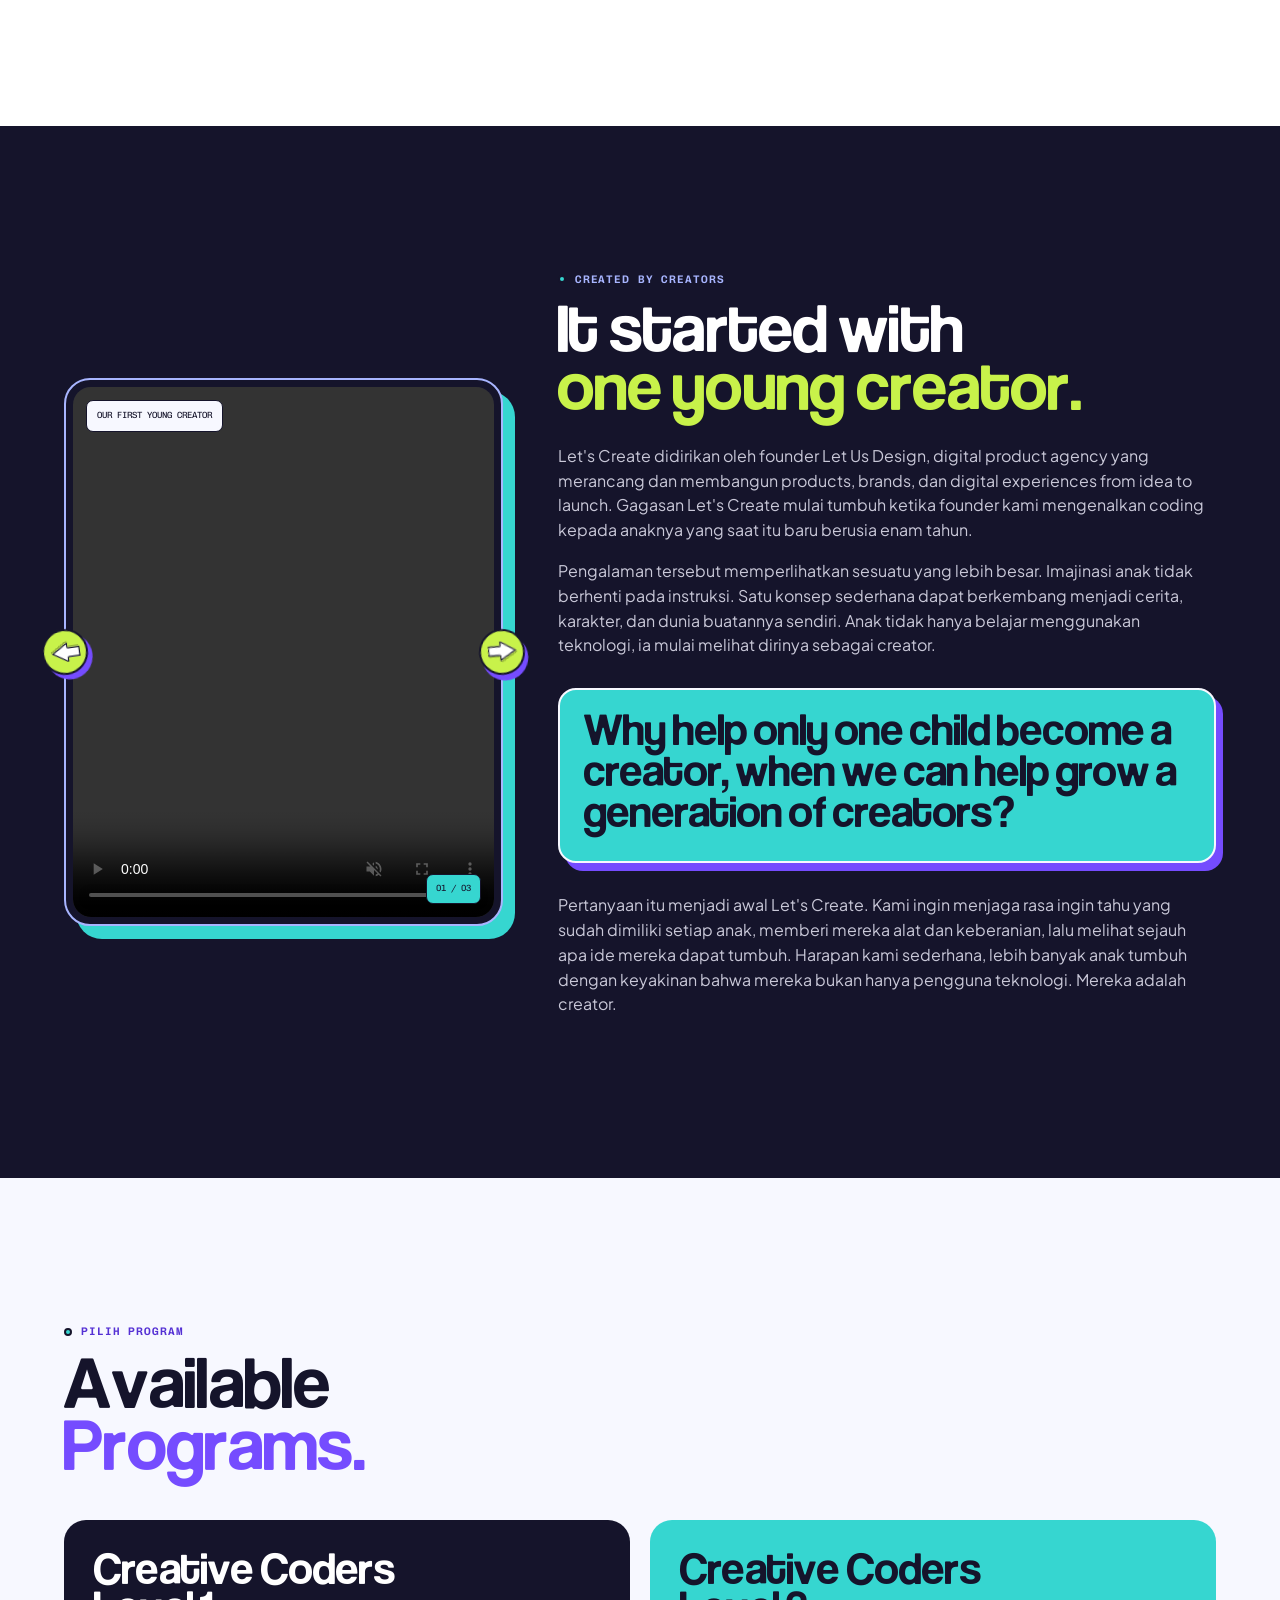
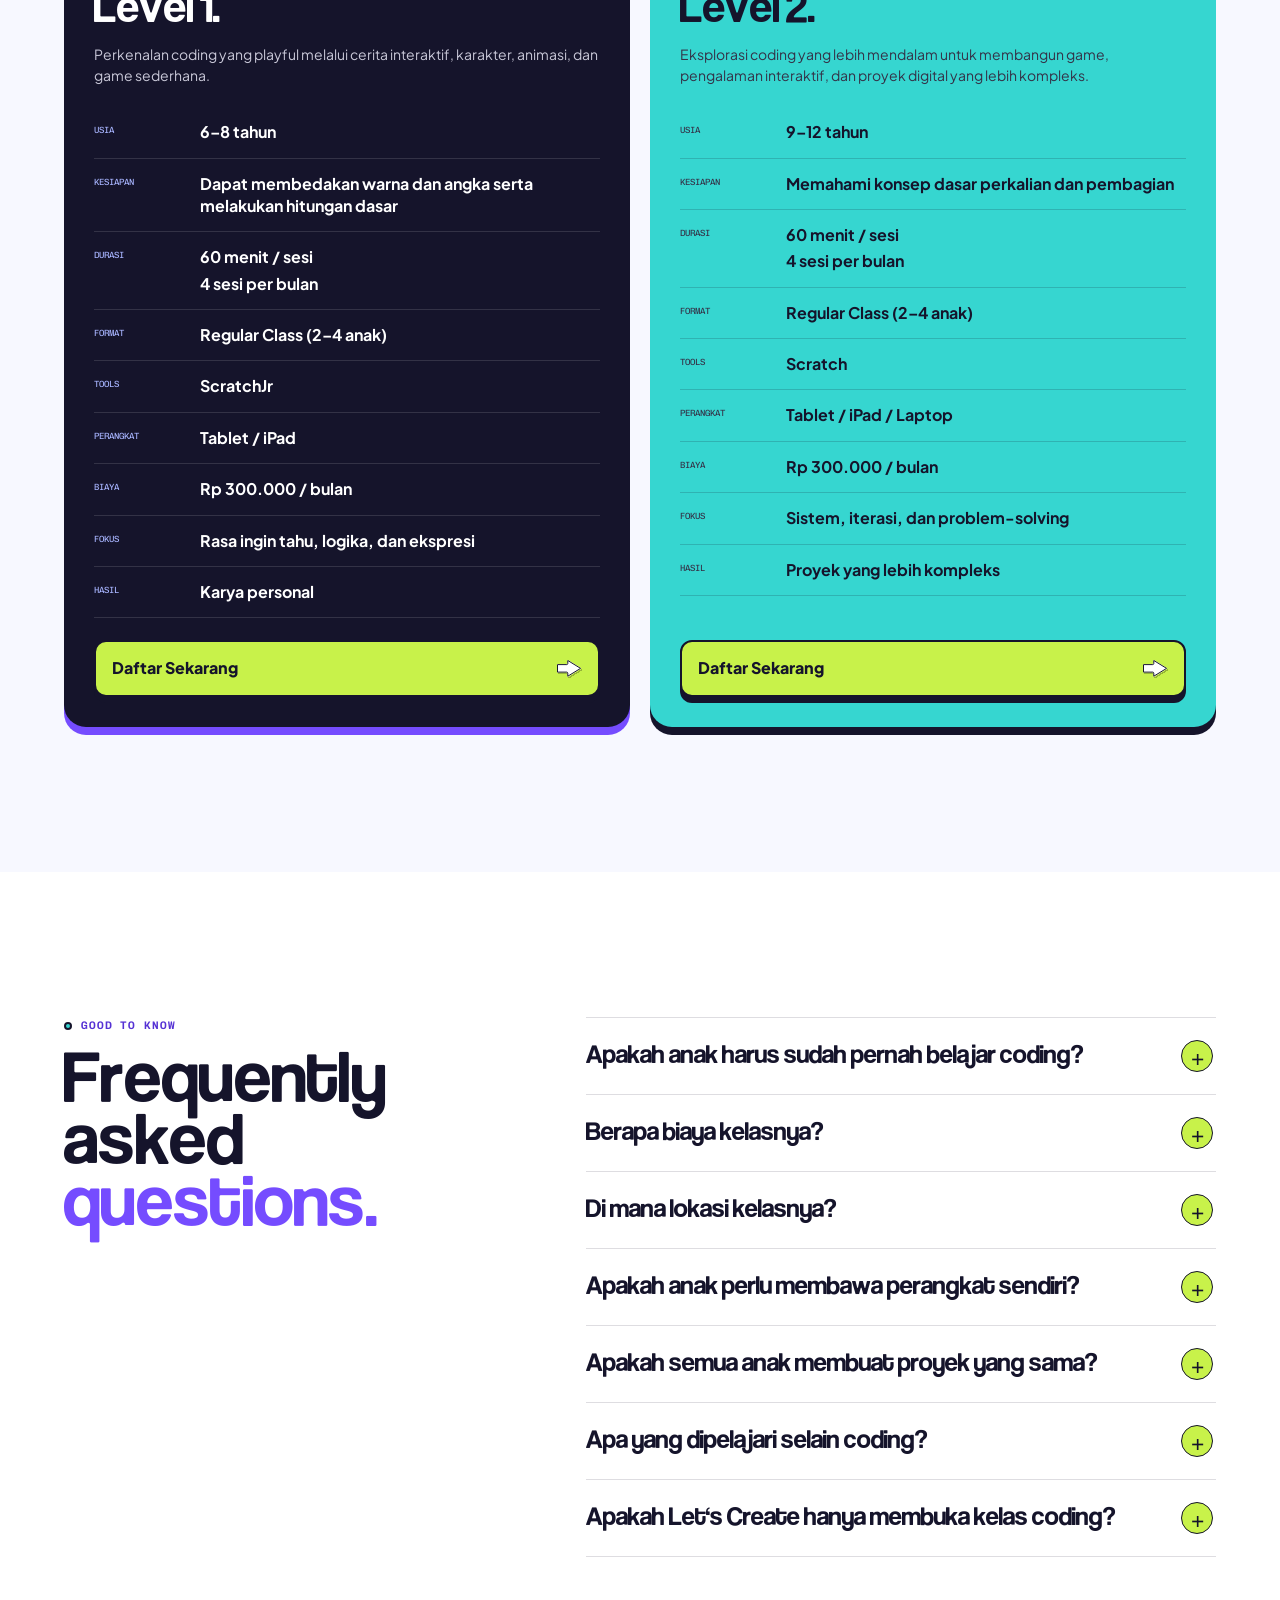
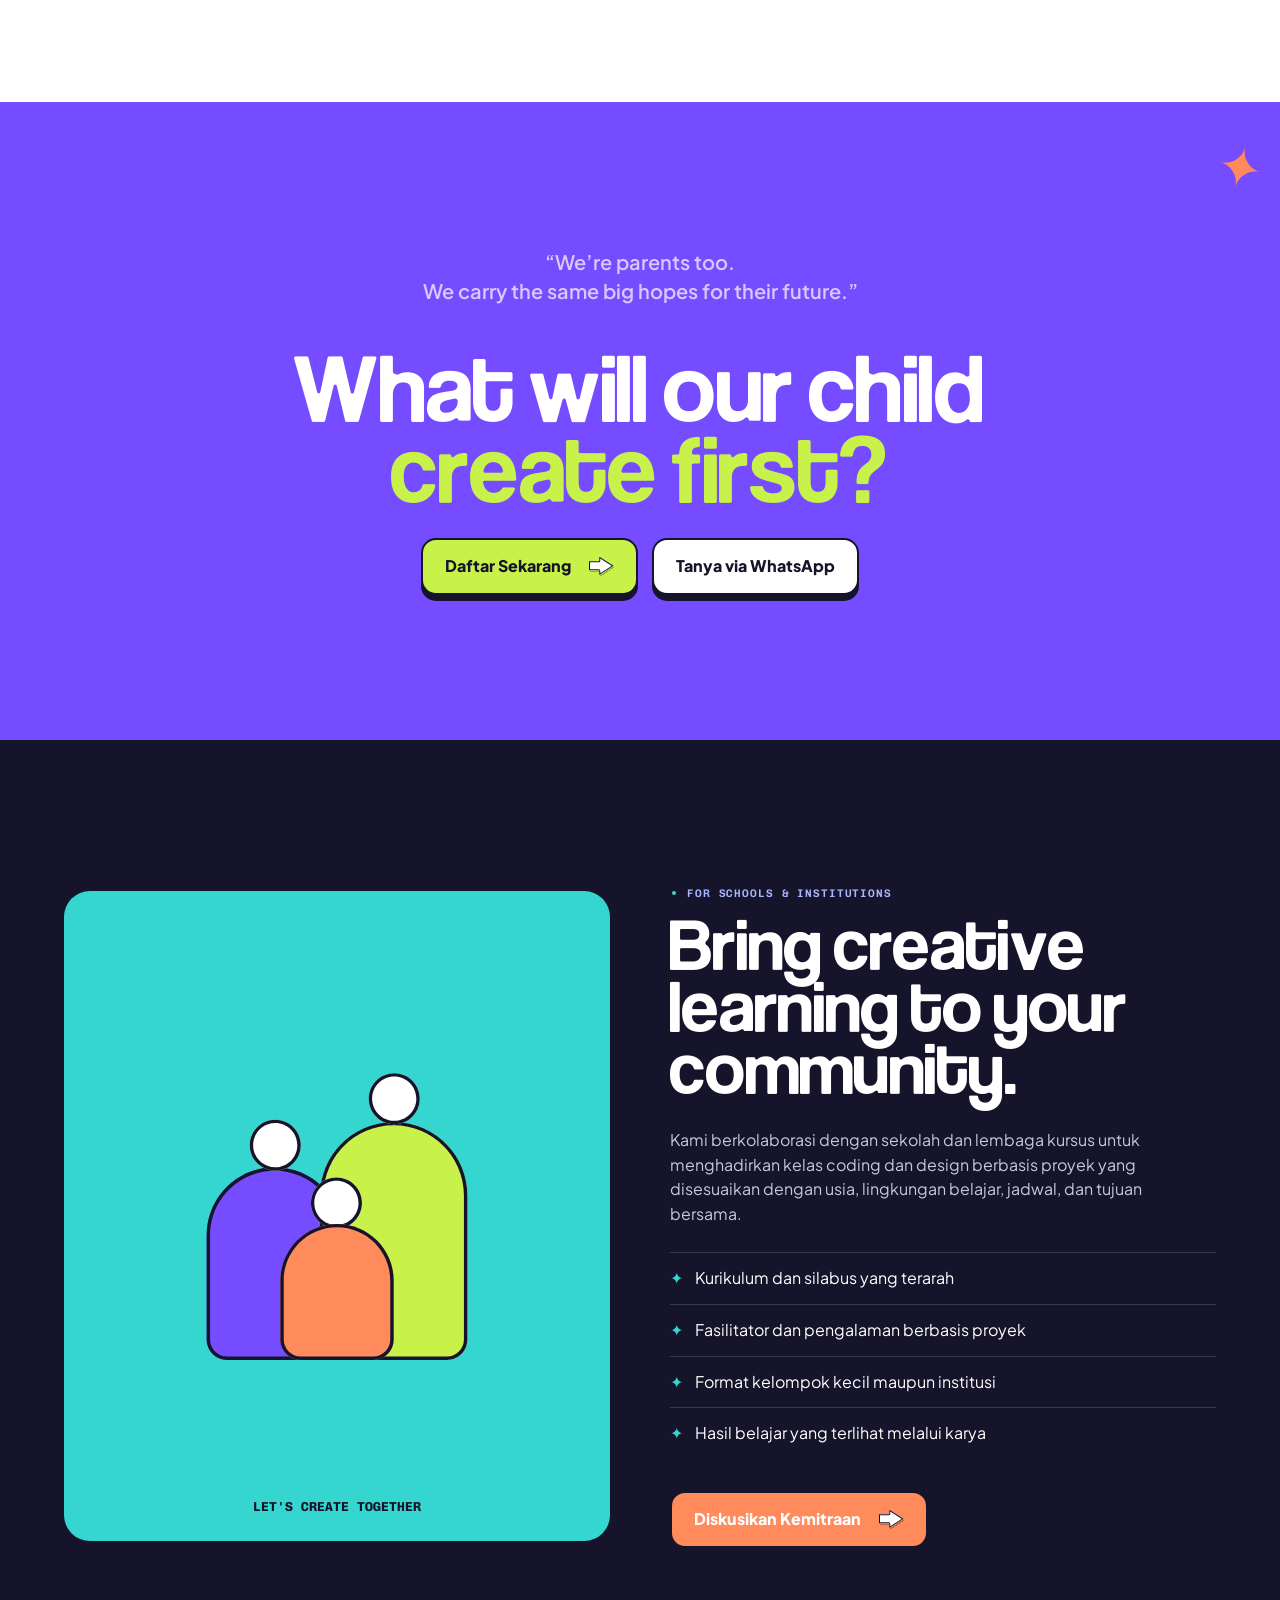
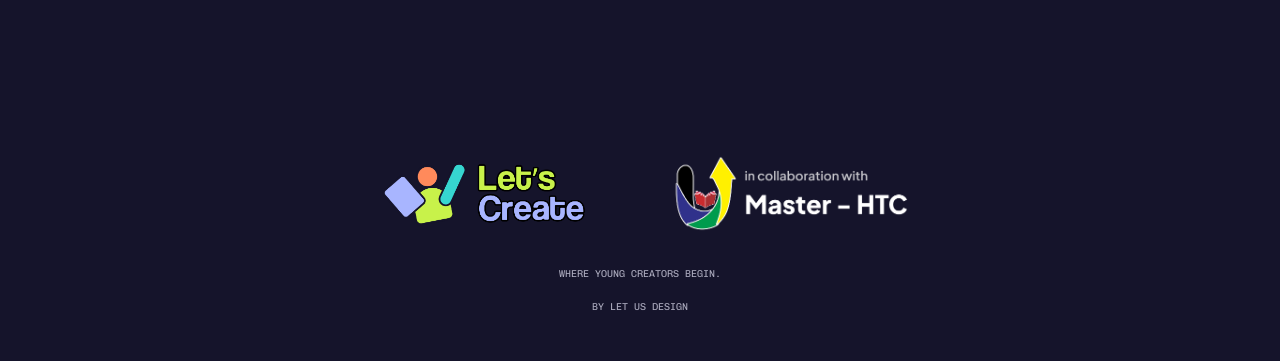
==== commit 52117911: "Make Let's Create the site root and remove the Let Us Design portfolio. EOF  Co-authored-by: Cursor " ====
--- a/index.html
+++ b/index.html
@@ -1,641 +1,513 @@
-<!DOCTYPE html><!--  Last Published: Wed Feb 05 2025 12:29:01 GMT+0000 (Coordinated Universal Time)  -->
-<html data-wf-page="677c5d5fca4bf313ae3795d1" data-wf-site="677c5d5fca4bf313ae3794bc">
+<!doctype html>
+<html lang="id">
 <head>
   <meta charset="utf-8">
-  <title>Let Us Design</title>
-  <meta content="The Best UI/UX Design Agency in Indonesia" name="description">
-  <meta content="Let Us Design" property="og:title">
-  <meta content="The Best UI/UX Design Agency in Indonesia" property="og:description">
-  <meta content="https://let-us-design.netlify.app/let%20us%20design.png" property="og:image">
-  <meta content="Let Us Design" property="twitter:title">
-  <meta content="The Best UI/UX Design Agency in Indonesia" property="twitter:description">
-  <meta content="https://let-us-design.netlify.app/let%20us%20design.png" property="twitter:image">
+  <meta name="viewport" content="width=device-width, initial-scale=1">
+  <meta name="description" content="Kelas coding anak di Salatiga. Setiap anak memiliki imajinasi tidak terbatas. Di Let's Create, kami memberi bekal, ruang, dan keberanian. Belajar coding bukan tujuan, melainkan alat untuk mereka mewujudkan imajinasinya.">
+  <meta name="robots" content="index, follow, max-image-preview:large, max-snippet:-1, max-video-preview:-1">
+  <meta name="theme-color" content="#f7f8ff">
+  <meta property="og:title" content="Kelas Creative Coding untuk Anak | Let's Create">
+  <meta property="og:description" content="Kelas coding anak di Salatiga. Setiap anak memiliki imajinasi tidak terbatas. Di Let's Create, kami memberi bekal, ruang, dan keberanian. Belajar coding bukan tujuan, melainkan alat untuk mereka mewujudkan imajinasinya.">
   <meta property="og:type" content="website">
-  <meta content="summary_large_image" name="twitter:card">
-  <meta content="width=device-width, initial-scale=1" name="viewport">
-  <link href="css/normalize.css" rel="stylesheet" type="text/css">
-  <link href="css/webflow.css" rel="stylesheet" type="text/css">
-  <link href="css/letus-design.webflow.css" rel="stylesheet" type="text/css">
-  <style>@media (min-width:992px) {html.w-mod-js:not(.w-mod-ix) [data-w-id="4f289e4c-27c0-5066-d13c-2184d7ad36c3"] {-webkit-transform:translate3d(0px, 0, 0) scale3d(1, 1, 1) rotateX(0) rotateY(0) rotateZ(0deg) skew(0, 0);-moz-transform:translate3d(0px, 0, 0) scale3d(1, 1, 1) rotateX(0) rotateY(0) rotateZ(0deg) skew(0, 0);-ms-transform:translate3d(0px, 0, 0) scale3d(1, 1, 1) rotateX(0) rotateY(0) rotateZ(0deg) skew(0, 0);transform:translate3d(0px, 0, 0) scale3d(1, 1, 1) rotateX(0) rotateY(0) rotateZ(0deg) skew(0, 0);}html.w-mod-js:not(.w-mod-ix) [data-w-id="331e0ef6-2555-eb54-f918-59163fd3a776"] {-webkit-transform:translate3d(0, 0, 0) scale3d(1, 1, 1) rotateX(null) rotateY(0) rotateZ(45deg) skew(0, 0);-moz-transform:translate3d(0, 0, 0) scale3d(1, 1, 1) rotateX(null) rotateY(0) rotateZ(45deg) skew(0, 0);-ms-transform:translate3d(0, 0, 0) scale3d(1, 1, 1) rotateX(null) rotateY(0) rotateZ(45deg) skew(0, 0);transform:translate3d(0, 0, 0) scale3d(1, 1, 1) rotateX(null) rotateY(0) rotateZ(45deg) skew(0, 0);transform-style:preserve-3d;width:0px;height:0px;}html.w-mod-js:not(.w-mod-ix) [data-w-id="426216f1-7ed8-d119-6daa-090509d57acd"] {-webkit-transform:translate3d(0px, 0, 0) scale3d(1, 1, 1) rotateX(0) rotateY(0) rotateZ(0deg) skew(0, 0);-moz-transform:translate3d(0px, 0, 0) scale3d(1, 1, 1) rotateX(0) rotateY(0) rotateZ(0deg) skew(0, 0);-ms-transform:translate3d(0px, 0, 0) scale3d(1, 1, 1) rotateX(0) rotateY(0) rotateZ(0deg) skew(0, 0);transform:translate3d(0px, 0, 0) scale3d(1, 1, 1) rotateX(0) rotateY(0) rotateZ(0deg) skew(0, 0);}html.w-mod-js:not(.w-mod-ix) [data-w-id="426216f1-7ed8-d119-6daa-090509d57ad0"] {width:0px;height:0px;}html.w-mod-js:not(.w-mod-ix) [data-w-id="9f65d320-e567-eee2-daab-c8a51204cd5d"] {opacity:0;}html.w-mod-js:not(.w-mod-ix) [data-w-id="02f0e662-d6fe-f3c3-7eec-e2ab7ae5c047"] {-webkit-transform:translate3d(0px, 0, 0) scale3d(1, 1, 1) rotateX(0) rotateY(0) rotateZ(0deg) skew(0, 0);-moz-transform:translate3d(0px, 0, 0) scale3d(1, 1, 1) rotateX(0) rotateY(0) rotateZ(0deg) skew(0, 0);-ms-transform:translate3d(0px, 0, 0) scale3d(1, 1, 1) rotateX(0) rotateY(0) rotateZ(0deg) skew(0, 0);transform:translate3d(0px, 0, 0) scale3d(1, 1, 1) rotateX(0) rotateY(0) rotateZ(0deg) skew(0, 0);}html.w-mod-js:not(.w-mod-ix) [data-w-id="02f0e662-d6fe-f3c3-7eec-e2ab7ae5c04a"] {width:0px;height:0px;}}</style>
-  <link href="https://fonts.googleapis.com" rel="preconnect">
-  <link href="https://fonts.gstatic.com" rel="preconnect" crossorigin="anonymous">
-  <script src="https://ajax.googleapis.com/ajax/libs/webfont/1.6.26/webfont.js" type="text/javascript"></script>
-  <script type="text/javascript">WebFont.load({  google: {    families: ["Montserrat:100,100italic,200,200italic,300,300italic,400,400italic,500,500italic,600,600italic,700,700italic,800,800italic,900,900italic","Gloria Hallelujah:regular","Chivo Mono:100,200,300,regular,500,600,700,800,900","Plus Jakarta Sans:200,300,regular,500,600,700,800"]  }});</script>
-  <script type="text/javascript">!function(o,c){var n=c.documentElement,t=" w-mod-";n.className+=t+"js",("ontouchstart"in o||o.DocumentTouch&&c instanceof DocumentTouch)&&(n.className+=t+"touch")}(window,document);</script>
-  <link href="images/favicon.png" rel="shortcut icon" type="image/x-icon">
-  <link href="images/webclip.png" rel="apple-touch-icon"><!--  Google tag (gtag.js)  -->
-  <script async="" src="https://www.googletagmanager.com/gtag/js?id=G-9P7YBRSBWV"></script>
+  <meta property="og:url" content="https://let-us.design/">
+  <meta property="og:site_name" content="Let's Create">
+  <meta property="og:locale" content="id_ID">
+  <meta property="og:image" content="https://let-us.design/let-us-create/assets/OG%20Image%20Let%20us%20create%20%28new%29.png">
+  <meta property="og:image:width" content="1460">
+  <meta property="og:image:height" content="1050">
+  <meta property="og:image:alt" content="Let's Create, kelas coding anak di Salatiga">
+  <meta name="twitter:card" content="summary_large_image">
+  <meta name="twitter:title" content="Kelas Creative Coding untuk Anak | Let's Create">
+  <meta name="twitter:description" content="Kelas coding anak di Salatiga. Setiap anak memiliki imajinasi tidak terbatas. Di Let's Create, kami memberi bekal, ruang, dan keberanian. Belajar coding bukan tujuan, melainkan alat untuk mereka mewujudkan imajinasinya.">
+  <meta name="twitter:image" content="https://let-us.design/let-us-create/assets/OG%20Image%20Let%20us%20create%20%28new%29.png">
+  <meta name="twitter:image:alt" content="Let's Create, kelas coding anak di Salatiga">
+  <title>Kelas Creative Coding untuk Anak | Let's Create</title>
+  <link rel="canonical" href="https://let-us.design/">
+  <link rel="icon" type="image/png" sizes="200x200" href="let-us-create/assets/Icon%20Let%20Us%20Create.png">
+  <link rel="apple-touch-icon" href="let-us-create/assets/Icon%20Let%20Us%20Create.png">
+  <link rel="stylesheet" href="styles.css">
+  <!-- Google tag (gtag.js) -->
+  <script async src="https://www.googletagmanager.com/gtag/js?id=G-9P7YBRSBWV"></script>
   <script>
-  window.dataLayer = window.dataLayer || [];
-  function gtag(){dataLayer.push(arguments);}
-  gtag('js', new Date());
-  gtag('config', 'G-9P7YBRSBWV');
-</script>
+    window.dataLayer = window.dataLayer || [];
+    function gtag(){dataLayer.push(arguments);}
+    gtag('js', new Date());
+    gtag('config', 'G-9P7YBRSBWV');
+  </script>
+  <script type="application/ld+json">
+  {
+    "@context": "https://schema.org",
+    "@graph": [
+      {
+        "@type": "EducationalOrganization",
+        "@id": "https://let-us.design/#organization",
+        "name": "Let's Create",
+        "url": "https://let-us.design/",
+        "logo": {
+          "@type": "ImageObject",
+          "url": "https://let-us.design/let-us-create/assets/new%20Logo%20Let%20Us%20Create%20-%20Light%20Background.png"
+        },
+        "image": "https://let-us.design/let-us-create/assets/OG%20Image%20Let%20us%20create%20%28new%29.png",
+        "description": "Kelas coding kreatif untuk anak usia 6–12 tahun di Salatiga dengan pembelajaran berbasis proyek dan kelompok kecil.",
+        "parentOrganization": {
+          "@type": "Organization",
+          "name": "Let Us Design"
+        },
+        "telephone": "+6285780709442",
+        "email": "siti.nurhasanah9292@gmail.com",
+        "areaServed": {
+          "@type": "City",
+          "name": "Salatiga",
+          "containedInPlace": {
+            "@type": "AdministrativeArea",
+            "name": "Jawa Tengah"
+          }
+        }
+      },
+      {
+        "@type": "WebSite",
+        "@id": "https://let-us.design/#website",
+        "url": "https://let-us.design/",
+        "name": "Let's Create",
+        "inLanguage": "id-ID",
+        "publisher": {
+          "@id": "https://let-us.design/#organization"
+        }
+      },
+      {
+        "@type": "WebPage",
+        "@id": "https://let-us.design/#webpage",
+        "url": "https://let-us.design/",
+        "name": "Kelas Creative Coding untuk Anak | Let's Create",
+        "description": "Kelas coding anak di Salatiga. Setiap anak memiliki imajinasi tidak terbatas. Di Let's Create, kami memberi bekal, ruang, dan keberanian. Belajar coding bukan tujuan, melainkan alat untuk mereka mewujudkan imajinasinya.",
+        "inLanguage": "id-ID",
+        "isPartOf": {
+          "@id": "https://let-us.design/#website"
+        },
+        "about": {
+          "@id": "https://let-us.design/#service"
+        },
+        "primaryImageOfPage": {
+          "@type": "ImageObject",
+          "url": "https://let-us.design/let-us-create/assets/OG%20Image%20Let%20us%20create%20%28new%29.png",
+          "width": 1460,
+          "height": 1050
+        }
+      },
+      {
+        "@type": "Service",
+        "@id": "https://let-us.design/#service",
+        "name": "Kelas Coding Anak di Salatiga",
+        "serviceType": "Kelas creative coding untuk anak",
+        "url": "https://let-us.design/",
+        "provider": {
+          "@id": "https://let-us.design/#organization"
+        },
+        "areaServed": {
+          "@type": "City",
+          "name": "Salatiga"
+        },
+        "audience": {
+          "@type": "PeopleAudience",
+          "suggestedMinAge": 6,
+          "suggestedMaxAge": 12
+        },
+        "hasOfferCatalog": {
+          "@type": "OfferCatalog",
+          "name": "Program Creative Coding",
+          "itemListElement": [
+            {
+              "@type": "Offer",
+              "priceCurrency": "IDR",
+              "price": "300000",
+              "itemOffered": {
+                "@type": "Course",
+                "name": "Creative Coders Level 1",
+                "description": "Perkenalan coding yang playful melalui cerita interaktif, karakter, animasi, dan game sederhana untuk anak usia 6–8 tahun.",
+                "provider": {
+                  "@id": "https://let-us.design/#organization"
+                },
+                "inLanguage": "id-ID"
+              }
+            },
+            {
+              "@type": "Offer",
+              "priceCurrency": "IDR",
+              "price": "300000",
+              "itemOffered": {
+                "@type": "Course",
+                "name": "Creative Coders Level 2",
+                "description": "Eksplorasi coding untuk membangun game, pengalaman interaktif, dan proyek digital yang lebih kompleks bagi anak usia 9–12 tahun.",
+                "provider": {
+                  "@id": "https://let-us.design/#organization"
+                },
+                "inLanguage": "id-ID"
+              }
+            }
+          ]
+        }
+      }
+    ]
+  }
+  </script>
 </head>
-<body class="body-let-us">
-  <div data-w-id="79e1a4f5-c269-920c-1e53-74669b0e4b7f" style="display:flex" class="page-load-animation">
-    <div class="div-block-8">
-      <div data-w-id="81d7d660-2f61-89d1-9cb5-1cfe420f6214" data-is-ix2-target="1" class="lottie-loading-animation" data-animation-type="lottie" data-src="documents/Let-Us-Loading-2.json" data-loop="1" data-direction="1" data-autoplay="0" data-renderer="svg" data-default-duration="0" data-duration="9.5" data-ix2-initial-state="0"></div>
+<body>
+  <a class="skip-link" href="#main">Lewati ke konten</a>
+
+  <header class="site-header" data-header>
+    <div class="container site-header__inner">
+    <a class="brand" href="#top" aria-label="Let's Create, kembali ke atas">
+      <img src="let-us-create/assets/new%20Logo%20Let%20Us%20Create%20-%20Light%20Background.png" alt="Let's Create">
+    </a>
+
+    <div class="mobile-header-actions">
+      <a class="button button--small mobile-register" href="https://forms.gle/ZhxVCD3VEMYuU9sq8" target="_blank" rel="noopener" data-track="register" data-track-location="header-mobile">Daftar</a>
+      <button class="menu-button" type="button" aria-expanded="false" aria-controls="site-nav" data-menu-button>
+        <span></span><span></span>
+        <span class="sr-only">Buka menu</span>
+      </button>
     </div>
-  </div>
-  <div class="background-grid">
-    <div class="grid-wrapper">
-      <div class="grid-pattern"></div>
-      <div class="padding-grid-content-hero">
-        <div class="text-block">Let us tell you a fun fact. Scroll down. ⇣</div>
-        <div class="arrow-animation-wrapper">
-          <div data-is-ix2-target="1" class="arrow-animation" data-w-id="ff2eb378-58ae-e4d1-79a7-08f31cdec21c" data-animation-type="lottie" data-src="documents/Arrow2-1.json" data-loop="0" data-direction="1" data-autoplay="0" data-renderer="svg" data-default-duration="0" data-duration="1.5"></div>
+
+    <nav class="site-nav" id="site-nav" aria-label="Navigasi utama" data-nav>
+      <a href="#creator-story">Our Goals</a>
+      <a href="#method">How Learning Works</a>
+      <a href="#skills">Skills</a>
+      <a href="#founders">Founders</a>
+      <a href="#program">Programs</a>
+      <a href="#partner">Partnership</a>
+      <div class="site-nav__actions">
+        <a class="button button--small button--secondary" href="https://wa.me/6285780709442?text=Halo%20Let%27s%20Create%2C%20saya%20ingin%20bertanya%20tentang%20kelas%20Creative%20Coding." target="_blank" rel="noopener" data-track="whatsapp" data-track-location="nav">WhatsApp</a>
+        <a class="button button--small" href="https://forms.gle/ZhxVCD3VEMYuU9sq8" target="_blank" rel="noopener" data-track="register" data-track-location="nav">Daftar Sekarang</a>
+      </div>
+    </nav>
+    </div>
+  </header>
+
+  <main id="main">
+    <div class="intro-flow">
+    <section class="hero" id="top">
+      <div class="container hero__inner">
+      <div class="hero__content reveal">
+        <p class="hero__badge"><span aria-hidden="true"></span>CREATIVE CODING FOR KIDS · AGES 6–12 · SALATIGA</p>
+        <h1>Where Young<br><span>Creators Begin.</span></h1>
+        <!-- <p class="hero__lead">Setiap anak memiliki imajinasi tidak terbatas. Di Let's Create, kami memberi bekal, ruang, dan keberanian. Belajar coding bukan tujuan, melainkan alat untuk mereka mewujudkan imajinasinya.</p> -->
+        <p class="hero__lead">Setiap anak memiliki imajinasi tanpa batas. Di Let's Create, kami mengenalkan coding sebagai alat untuk mengubah imajinasi mereka menjadi karya digital nyata, sekaligus melatih logika dan kreativitas.</p>
+        <div class="hero__actions">
+          <a class="button" href="https://forms.gle/ZhxVCD3VEMYuU9sq8" target="_blank" rel="noopener" data-track="register" data-track-location="hero">Daftar Sekarang <img class="arrow-icon" src="let-us-create/assets/Arrow.svg" alt=""></a>
+          <a class="button button--secondary" href="https://wa.me/6285780709442?text=Halo%20Let%27s%20Create%2C%20saya%20ingin%20bertanya%20tentang%20kelas%20Creative%20Coding." target="_blank" rel="noopener" data-track="whatsapp" data-track-location="hero">Tanya via WhatsApp</a>
         </div>
       </div>
+
+      <div class="hero-video reveal">
+        <video autoplay muted loop controls playsinline preload="metadata" aria-label="Video kelas coding anak Let's Create di Salatiga">
+          <source src="let-us-create/assets/Kids%20Coding%20Class%20Trial%20compressed.mp4" type="video/mp4">
+          Browser Anda tidak mendukung pemutaran video.
+        </video>
+        <div class="video-tag video-tag--top">YOUNG CREATORS · AGES 6–12</div>
+        <div class="hero-video__spark" aria-hidden="true">✦</div>
+      </div>
+      </div>
+    </section>
+
+    <section class="video-story" id="creator-story">
+      <div class="pride-confetti" aria-hidden="true">
+        <i></i><i></i><i></i><i></i><i></i><i></i><i></i><i></i>
+      </div>
+      <div class="container"><div class="section-heading section-heading--center reveal">
+        <h2><span class="trial-highlight">“I made this!”</span><span class="trial-rest">is our favorite<br><span class="trial-outcome">learning outcome.</span></span></h2>
+        <p>Kami ingin anak mengenal dirinya sebagai creator sejak dini, berani mempercayai ide, mencoba berbagai kemungkinan, dan merasakan bangganya saat imajinasi mereka menjadi sesuatu yang nyata.</p>
+      </div></div>
+    </section>
     </div>
-    <div class="grid-wrapper center">
-      <div class="grid-pattern"></div>
-      <div class="padding-grid-content">
-        <div class="funfact-hidden">Now you know why you have to <span class="text-span-4">let us design!</span> 👌🏻</div>
-        <div class="whiteboard-animation-wrapper">
-          <div data-w-id="50e25801-f342-118d-6988-8784d37b9f64" data-is-ix2-target="1" data-animation-type="lottie" data-src="documents/Blackboard-let-us.json" data-loop="0" data-direction="1" data-autoplay="0" data-renderer="svg" data-default-duration="0" data-duration="1" data-ix2-initial-state="0"></div>
+
+    <section class="screen-time" id="why">
+      <div class="container screen-time__inner">
+      <div class="screen-time__copy reveal">
+        <h2><span class="screen-time__line">Not a screen time</span><em>It’s creation time.</em></h2>
+      </div>
+      <div class="screen-time__detail reveal">
+        <p class="lead-light">What if children could do more than just passively use technology?</p>
+        <p class="lead-light">What if they could be creators instead?</p>
+        <p>Anak tumbuh dengan rasa ingin tahu dan imajinasi tanpa batas. Itulah yang menjadi motivasi kami untuk membekali mereka mewujudkan imajinasi itu.<br><br>Teknologi bukanlah tujuan dari kelas kami. Teknologi adalah tools untuk membantu mereka bereksplorasi, merangkai ide, memecahkan masalah, dan berekspresi.</p>
+      </div>
+      <div class="screen-time__gallery" aria-hidden="true">
+        <figure data-parallax-depth="0.18"><img src="let-us-create/assets/coding%206.jpg" alt="" loading="lazy" decoding="async"></figure>
+        <figure data-parallax-depth="0.34"><img src="let-us-create/assets/coding%205.jpg" alt="" loading="lazy" decoding="async"></figure>
+        <figure data-parallax-depth="0.52"><img src="let-us-create/assets/coding%203.jpg" alt="" loading="lazy" decoding="async"></figure>
+        <figure data-parallax-depth="0.18"><img src="let-us-create/assets/coding%204.jpg" alt="" loading="lazy" decoding="async"></figure>
+        <figure data-parallax-depth="0.52"><img src="let-us-create/assets/coding%202.jpg" alt="" loading="lazy" decoding="async"></figure>
+        <figure data-parallax-depth="0.52"><img src="let-us-create/assets/coding%201.jpg" alt="" loading="lazy" decoding="async"></figure>
+        <figure data-parallax-depth="0.18"><img src="let-us-create/assets/coding%209.jpg" alt="" loading="lazy" decoding="async"></figure>
+        <figure data-parallax-depth="0.34"><img src="let-us-create/assets/coding%208.jpg" alt="" loading="lazy" decoding="async"></figure>
+        <figure data-parallax-depth="0.52"><img src="let-us-create/assets/coding%207.jpg" alt="" loading="lazy" decoding="async"></figure>
+        <figure data-parallax-depth="0.34"><img src="let-us-create/assets/coding%2010.jpg" alt="" loading="lazy" decoding="async"></figure>
+      </div>
+      </div>
+    </section>
+
+    <section class="method section" id="method">
+      <div class="container">
+      <div class="section-heading reveal">
+        <p class="eyebrow"><span></span> How learning works</p>
+        <h2>Create From <span>Day One.</span></h2>
+      </div>
+
+      <div class="steps">
+        <article class="step step--purple reveal">
+          <div class="step__graphic" aria-hidden="true"><img src="let-us-create/assets/Imagine.svg" alt="" loading="lazy" decoding="async"></div>
+          <h3>Imagine</h3>
+          <p>Anak datang membawa ide, rasa ingin tahu, dan imajinasi yang ingin diwujudkan.</p>
+        </article>
+
+        <article class="step step--cyan reveal">
+          <div class="step__graphic" aria-hidden="true"><img src="let-us-create/assets/Explore.svg" alt="" loading="lazy" decoding="async"></div>
+          <h3>Explore</h3>
+          <p>Anak mengenal konsep, coding, dan cara kerjanya melalui praktik serta berbagai percobaan.</p>
+        </article>
+
+        <article class="step step--lime reveal">
+          <div class="step__graphic" aria-hidden="true"><img src="let-us-create/assets/Create.svg" alt="" loading="lazy" decoding="async"></div>
+          <h3>Create</h3>
+          <p>Anak mengaplikasikan pengetahuan yang didapat untuk mewujudkan imajinasinya menjadi karya nyata.</p>
+        </article>
+
+        <article class="step step--orange reveal">
+          <div class="step__graphic" aria-hidden="true"><img src="let-us-create/assets/Guidance.svg" alt="" loading="lazy" decoding="async"></div>
+          <h3>Guidance</h3>
+          <p>Kami memperhatikan, mendengarkan, dan membantu anak tanpa mengambil alih karya imajinasi mereka.</p>
+        </article>
+      </div>
+      </div>
+    </section>
+
+    <section class="difference section" hidden aria-hidden="true">
+      <div class="container">
+      <div class="section-heading section-heading--center reveal">
+        <h2>Not just what they know,<br><span>but what they can create.</span></h2>
+      </div>
+
+      <div class="feature-grid">
+        <article class="feature feature--wide feature--violet reveal">
+          <span class="feature__index">01</span>
+          <div>
+            <h3>Create from the first class</h3>
+            <p>Karya pertama boleh sederhana. Yang penting, rasa memiliki dan rasa bangganya nyata.</p>
+          </div>
+          <div class="mini-creation" aria-hidden="true"><span></span><span></span><span></span></div>
+        </article>
+        <article class="feature reveal">
+          <span class="feature__index">02</span>
+          <h3>Projects, not passive lectures</h3>
+          <p>Konsep langsung dipakai dalam proyek agar terasa konkret dan mudah dipahami.</p>
+        </article>
+        <article class="feature feature--dark reveal">
+          <span class="feature__index">03</span>
+          <h3>One foundation, many possibilities</h3>
+          <p>Satu titik awal tidak harus menghasilkan tujuh karya yang identik.</p>
+        </article>
+        <article class="feature feature--wide feature--cyan reveal">
+          <span class="feature__index">04</span>
+          <div>
+            <h3>Guidance without taking over</h3>
+            <p>Fasilitator bertanya, mendengarkan, dan membantu anak menemukan langkah berikutnya tanpa mengambil alih karyanya.</p>
+          </div>
+          <div class="node-path" aria-hidden="true"><i></i><i></i><i></i></div>
+        </article>
+      </div>
+      </div>
+    </section>
+
+    <section class="skills section" id="skills">
+      <div class="container">
+      <p class="eyebrow reveal"><span></span> What children practice</p>
+      <div class="skills__headline reveal">
+        <h2>It’s not just a coding class.<br><span>It’s a series of skills for a future.</span></h2>
+      </div>
+      <div class="skill-list">
+        <div class="skill-item reveal"><span>01</span><h3>Creative confidence</h3><p>Berani menyampaikan ide dan membuat pilihan.</p></div>
+        <div class="skill-item reveal"><span>02</span><h3>Computational thinking</h3><p>Mengenali pola dan menyusun langkah secara runtut.</p></div>
+        <div class="skill-item reveal"><span>03</span><h3>Problem-solving</h3><p>Menguji ide dan mencari cara lain saat belum berhasil.</p></div>
+        <div class="skill-item reveal"><span>04</span><h3>Persistence</h3><p>Mengembangkan karya melalui versi dan percobaan.</p></div>
+        <div class="skill-item reveal"><span>05</span><h3>Communication</h3><p>Menjelaskan keputusan dan membagikan karya.</p></div>
+      </div>
+      </div>
+    </section>
+
+    <section class="about section" id="founders">
+      <div class="container about__inner">
+        <div class="about__media reveal" data-about-slider>
+          <div class="about__slides">
+            <video class="active" muted loop controls playsinline preload="metadata" aria-label="Karya first young creator Let's Create, video 1" data-about-slide>
+              <source src="let-us-create/assets/video%20coding%201%20compressed.mp4" type="video/mp4">
+            </video>
+            <video muted loop controls playsinline preload="metadata" aria-label="Karya first young creator Let's Create, video 2" data-about-slide aria-hidden="true">
+              <source src="let-us-create/assets/video%20coding%202%20%28compressed%29.mp4" type="video/mp4">
+            </video>
+            <video muted loop controls playsinline preload="metadata" aria-label="Karya first young creator Let's Create, video 3" data-about-slide aria-hidden="true">
+              <source src="let-us-create/assets/video%20coding%203%20%28compressed%29.mp4" type="video/mp4">
+            </video>
+          </div>
+          <span class="about__media-label">OUR FIRST YOUNG CREATOR</span>
+          <button class="about__arrow about__arrow--prev" type="button" aria-label="Video sebelumnya" data-about-prev><img src="let-us-create/assets/Arrow.svg" alt=""></button>
+          <button class="about__arrow about__arrow--next" type="button" aria-label="Video berikutnya" data-about-next><img src="let-us-create/assets/Arrow.svg" alt=""></button>
+          <span class="about__counter" aria-live="polite" data-about-counter>01 / 03</span>
         </div>
-      </div>
+        <div class="about__copy reveal">
+          <p class="eyebrow eyebrow--light"><span></span> Created by creators</p>
+          <h2>It started with<br><span>one young creator.</span></h2>
+          <p>Let's Create didirikan oleh founder Let Us Design, digital product agency yang merancang dan membangun products, brands, dan digital experiences from idea to launch. Gagasan Let's Create mulai tumbuh ketika founder kami mengenalkan coding kepada anaknya yang saat itu baru berusia enam tahun.</p>
+          <p>Pengalaman tersebut memperlihatkan sesuatu yang lebih besar. Imajinasi anak tidak berhenti pada instruksi. Satu konsep sederhana dapat berkembang menjadi cerita, karakter, dan dunia buatannya sendiri. Anak tidak hanya belajar menggunakan teknologi, ia mulai melihat dirinya sebagai creator.</p>
+          <blockquote>Why help only one child become a creator, when we can help grow a generation of creators?</blockquote>
+          <p>Pertanyaan itu menjadi awal Let's Create. Kami ingin menjaga rasa ingin tahu yang sudah dimiliki setiap anak, memberi mereka alat dan keberanian, lalu melihat sejauh apa ide mereka dapat tumbuh. Harapan kami sederhana, lebih banyak anak tumbuh dengan keyakinan bahwa mereka bukan hanya pengguna teknologi. Mereka adalah creator.</p>
+        </div>
+      </div>
+    </section>
+
+    <section class="program section" id="program">
+      <div class="container">
+      <div class="program__intro reveal">
+        <p class="eyebrow"><span></span> Pilih program</p>
+        <h2>Available<br><span>Programs.</span></h2>
+      </div>
+
+      <div class="program-grid">
+        <article class="program-card program-card--junior reveal">
+          <div class="program-card__title">
+            <h3>Creative Coders<br>Level 1.</h3>
+            <p>Perkenalan coding yang playful melalui cerita interaktif, karakter, animasi, dan game sederhana.</p>
+          </div>
+          <dl>
+            <div><dt>USIA</dt><dd>6–8 tahun</dd></div>
+            <div><dt>KESIAPAN</dt><dd>Dapat membedakan warna dan angka serta melakukan hitungan dasar</dd></div>
+            <div><dt>DURASI</dt><dd><span>60 menit / sesi</span><span>4 sesi per bulan</span></dd></div>
+            <div><dt>FORMAT</dt><dd>Regular Class (2–4 anak)</dd></div>
+            <div><dt>TOOLS</dt><dd>ScratchJr</dd></div>
+            <div><dt>PERANGKAT</dt><dd>Tablet / iPad</dd></div>
+            <div class="program-card__price"><dt>BIAYA</dt><dd>Rp 300.000 / bulan</dd></div>
+            <div><dt>FOKUS</dt><dd>Rasa ingin tahu, logika, dan ekspresi</dd></div>
+            <div><dt>HASIL</dt><dd>Karya personal</dd></div>
+          </dl>
+          <a class="program-card__action" href="https://forms.gle/ZhxVCD3VEMYuU9sq8" target="_blank" rel="noopener" data-track="register" data-track-location="program-level-1">Daftar Sekarang <img class="arrow-icon" src="let-us-create/assets/Arrow.svg" alt=""></a>
+        </article>
+
+        <article class="program-card program-card--makers reveal">
+          <div class="program-card__title">
+            <h3>Creative Coders<br>Level 2.</h3>
+            <p>Eksplorasi coding yang lebih mendalam untuk membangun game, pengalaman interaktif, dan proyek digital yang lebih kompleks.</p>
+          </div>
+          <dl>
+            <div><dt>USIA</dt><dd>9–12 tahun</dd></div>
+            <div><dt>KESIAPAN</dt><dd>Memahami konsep dasar perkalian dan pembagian</dd></div>
+            <div><dt>DURASI</dt><dd><span>60 menit / sesi</span><span>4 sesi per bulan</span></dd></div>
+            <div><dt>FORMAT</dt><dd>Regular Class (2–4 anak)</dd></div>
+            <div><dt>TOOLS</dt><dd>Scratch</dd></div>
+            <div><dt>PERANGKAT</dt><dd>Tablet / iPad / Laptop</dd></div>
+            <div class="program-card__price"><dt>BIAYA</dt><dd>Rp 300.000 / bulan</dd></div>
+            <div><dt>FOKUS</dt><dd>Sistem, iterasi, dan problem-solving</dd></div>
+            <div><dt>HASIL</dt><dd>Proyek yang lebih kompleks</dd></div>
+          </dl>
+          <a class="program-card__action" href="https://forms.gle/ZhxVCD3VEMYuU9sq8" target="_blank" rel="noopener" data-track="register" data-track-location="program-level-2">Daftar Sekarang <img class="arrow-icon" src="let-us-create/assets/Arrow.svg" alt=""></a>
+        </article>
+      </div>
+
+      <figure class="program__map" hidden>
+        <figcaption>Lokasi kelas: Master-HTC Salatiga</figcaption>
+        <div class="program__map-frame">
+          <iframe title="Peta lokasi Master-HTC Salatiga" src="https://www.google.com/maps?q=-7.3297363,110.4978058&amp;hl=id&amp;z=17&amp;output=embed" width="360" height="180" allowfullscreen></iframe>
+        </div>
+        <a href="https://www.google.com/maps/search/?api=1&query=Master+HTC+Salatiga+Jl.+Tentara+Pelajar+No.+25" target="_blank" rel="noopener" data-track="maps" data-track-location="program">Buka di Google Maps</a>
+      </figure>
+      </div>
+    </section>
+
+    <section class="faq section">
+      <div class="container">
+      <div class="section-heading reveal">
+        <p class="eyebrow"><span></span> Good to know</p>
+        <h2>Frequently asked<br><span>questions.</span></h2>
+      </div>
+      <div class="faq-list">
+        <details class="reveal">
+          <summary>Apakah anak harus sudah pernah belajar coding?<span>+</span></summary>
+          <p>Tidak. Creative Coders Level 1 dirancang sebagai kelas pengenalan. Kami memulai dari alat dan konsep yang sesuai usia.</p>
+        </details>
+        <details class="reveal">
+          <summary>Berapa biaya kelasnya?<span>+</span></summary>
+          <p>Regular Class (2–4 anak)<br>Rp 300.000 per bulan untuk 4 sesi</p>
+          <p>Setiap sesi 60 menit.</p>
+        </details>
+        <details class="reveal">
+          <summary>Di mana lokasi kelasnya?<span>+</span></summary>
+          <p>Saat ini kelas berlangsung di Master HTC Salatiga.</p>
+          <p><a href="https://www.google.com/maps/search/?api=1&query=Master+HTC+Salatiga+Jl.+Tentara+Pelajar+No.+25" target="_blank" rel="noopener" data-track="maps" data-track-location="faq">Lihat di Google Maps</a></p>
+        </details>
+        <details class="reveal">
+          <summary>Apakah anak perlu membawa perangkat sendiri?<span>+</span></summary>
+          <p>Ya. Creative Coders Level 1 memakai Tablet / iPad. Creative Coders Level 2 memakai Tablet / iPad / Laptop. Tujuannya agar karya coding tersimpan, bisa dilanjutkan di rumah, dan bisa ditunjukkan ke orang tua.</p>
+        </details>
+        <details class="reveal">
+          <summary>Apakah semua anak membuat proyek yang sama?<span>+</span></summary>
+          <p>Anak bisa memulai dari fondasi yang sama, tetapi bebas membuat pilihan personal. Karakter, cerita, interaksi, dan hasil akhirnya dapat berbeda.</p>
+        </details>
+        <details class="reveal">
+          <summary>Apa yang dipelajari selain coding?<span>+</span></summary>
+          <p>Anak juga melatih kreativitas, cara berpikir runtut, problem-solving, keberanian mencoba, ketekunan, dan kemampuan menjelaskan karya.</p>
+        </details>
+        <details class="reveal">
+          <summary>Apakah Let's Create hanya membuka kelas coding?<span>+</span></summary>
+          <p>Coding adalah program pertama kami. Ke depan, Let's Create dapat berkembang ke design, storytelling, ilustrasi digital, animasi, dan teknologi kreatif lainnya.</p>
+        </details>
+      </div>
+      </div>
+    </section>
+
+    <section class="final-cta">
+      <div class="container final-cta__inner">
+      <div class="final-cta__spark" aria-hidden="true">✦</div>
+      <blockquote class="final-cta__parent-note"><span>“We’re parents too.</span><span>We carry the same big hopes for their future.”</span></blockquote>
+      <h2>What will our child<br><em>create first?</em></h2>
+      <div class="final-cta__actions">
+        <a class="button button--lime" href="https://forms.gle/ZhxVCD3VEMYuU9sq8" target="_blank" rel="noopener" data-track="register" data-track-location="final-cta">Daftar Sekarang <img class="arrow-icon" src="let-us-create/assets/Arrow.svg" alt=""></a>
+        <a class="button button--secondary" href="https://wa.me/6285780709442?text=Halo%20Let%27s%20Create%2C%20saya%20ingin%20bertanya%20tentang%20kelas%20Creative%20Coding." target="_blank" rel="noopener" data-track="whatsapp" data-track-location="final-cta">Tanya via WhatsApp</a>
+      </div>
+      </div>
+    </section>
+
+    <section class="partnership section" id="partner">
+      <div class="container partnership__inner">
+      <div class="partnership__visual reveal" aria-hidden="true">
+        <img class="partnership__illustration" src="let-us-create/assets/Community.svg" alt="" loading="lazy" decoding="async">
+        <span>LET'S CREATE TOGETHER</span>
+      </div>
+      <div class="partnership__copy reveal">
+        <p class="eyebrow eyebrow--light"><span></span> For schools &amp; institutions</p>
+        <h2>Bring creative learning to your community.</h2>
+        <p>Kami berkolaborasi dengan sekolah dan lembaga kursus untuk menghadirkan kelas coding dan design berbasis proyek yang disesuaikan dengan usia, lingkungan belajar, jadwal, dan tujuan bersama.</p>
+        <ul>
+          <li>Kurikulum dan silabus yang terarah</li>
+          <li>Fasilitator dan pengalaman berbasis proyek</li>
+          <li>Format kelompok kecil maupun institusi</li>
+          <li>Hasil belajar yang terlihat melalui karya</li>
+        </ul>
+        <a class="button button--orange" href="mailto:siti.nurhasanah9292@gmail.com" data-track="partnership" data-track-location="partner">Diskusikan Kemitraan <img class="arrow-icon" src="let-us-create/assets/Arrow.svg" alt=""></a>
+      </div>
+      </div>
+    </section>
+  </main>
+
+  <footer class="footer">
+    <div class="container footer__inner">
+      <div class="footer__logos">
+        <a class="brand brand--footer" href="#top">
+          <img src="let-us-create/assets/new%20Logo%20Let%20Us%20Create%20-%20Light%20Background.png" alt="Let's Create" loading="lazy" decoding="async">
+        </a>
+        <img class="footer__partner-logo" src="let-us-create/assets/Master%20HTC%20%281%29.png" alt="Master HTC Salatiga, mitra tempat Let's Create" loading="lazy" decoding="async">
+      </div>
+      <p>Where Young Creators Begin.</p>
+      <p>By Let Us Design</p>
     </div>
-    <div class="grid-wrapper">
-      <div class="grid-pattern"></div>
-    </div>
-    <div class="grid-wrapper">
-      <div class="grid-pattern"></div>
-      <div class="padding-grid-content-logo"></div>
-    </div>
-    <div class="grid-wrapper-2x">
-      <div class="grid-pattern"></div>
-    </div>
-    <div class="grid-wrapper-2x">
-      <div class="grid-pattern"></div>
-    </div>
-    <div class="grid-wrapper-2x">
-      <div class="grid-pattern"></div>
-    </div>
-    <div class="grid-wrapper-2x">
-      <div class="grid-pattern"></div>
-    </div>
-    <div class="grid-wrapper-cta">
-      <div class="grid-pattern"></div>
-    </div>
-    <div class="vignette"></div>
-  </div>
-  <div class="flashlight-wrapper">
-    <div class="flashlight"></div>
-  </div>
-  <div class="dark-effect"></div>
-  <div class="navbar-padding">
-    <div data-animation="default" data-collapse="medium" data-duration="400" data-easing="ease" data-easing2="ease" role="banner" class="navbar-container w-nav">
-      <div class="container-regular">
-        <div class="navbar-wrapper">
-          <nav role="navigation" class="nav-menu-wrapper w-nav-menu">
-            <ul role="list" class="nav-menu w-list-unstyled">
-              <li>
-                <a href="#funfact" class="nav-link">Fun Fact</a>
-              </li>
-              <li>
-                <a href="#value" class="nav-link">Why Let-Us?</a>
-              </li>
-              <li>
-                <a href="#works" class="nav-link">Our Works</a>
-              </li>
-            </ul>
-            <div class="div-block-9">
-              <div class="text-block-4">Ready to Let-Us Design?</div>
-              <a href="#https://calendly.com/sani-fath/30min" target="_blank" class="cta-navbar">Schedule a Call</a>
-            </div>
-          </nav>
-          <a href="index.html" aria-current="page" class="navbar-brand w-nav-brand w--current"><img src="images/Logo-Let-Us-Design.svg" loading="lazy" alt="" class="image"></a>
-          <div class="menu-button w-nav-button">
-            <div class="icon w-icon-nav-menu"></div>
-          </div>
-        </div>
-      </div>
-    </div>
-  </div>
-  <div class="w-layout-vflex scroll-wrapper">
-    <section class="section-1">
-      <div class="padding-global">
-        <div class="w-layout-blockcontainer container-regular w-container">
-          <div class="hero-content-wrapper">
-            <div class="div-block-23">
-              <div class="text-hero">
-                <p class="your-search-for-the-design-agency-ends-here">Your search for the design agency ends here! 🔎</p>
-                <a data-w-id="4f289e4c-27c0-5066-d13c-2184d7ad36c2" href="https://calendly.com/sani-fath/30min" target="_blank" class="button-hero w-inline-block"><img src="images/let-us-2.png" loading="lazy" width="Auto" height="Auto" alt="" data-w-id="4f289e4c-27c0-5066-d13c-2184d7ad36c3" class="let-us-icon-button">
-                  <h1 class="h1-button">Let-Us Design</h1><img src="images/Calendar-Icon.png" loading="lazy" data-w-id="331e0ef6-2555-eb54-f918-59163fd3a776" alt="" class="calendar-icon">
-                </a>
-              </div>
-            </div>
-            <div data-delay="6000" data-animation="slide" class="slider w-slider" data-autoplay="true" data-easing="ease" data-hide-arrows="false" data-disable-swipe="false" data-autoplay-limit="0" data-nav-spacing="3" data-duration="500" data-infinite="true">
-              <div class="mask w-slider-mask">
-                <div class="slide w-slide">
-                  <div data-w-id="0ac91269-8374-07a7-84b6-87cf4b853450" class="testimonial-card">
-                    <div class="frame-30">
-                      <div class="frame-31"><img src="https://cdn.prod.website-files.com/6746818333c98e767aaf6a20/677c89dc666b0616e409aaff_Vectors-Wrapper.svg" loading="lazy" width="20" height="20" alt="" class="vectors-wrapper"><img src="https://cdn.prod.website-files.com/6746818333c98e767aaf6a20/677c89dc666b0616e409aaff_Vectors-Wrapper.svg" loading="lazy" width="20" height="20" alt="" class="vectors-wrapper"><img src="https://cdn.prod.website-files.com/6746818333c98e767aaf6a20/677c89dc666b0616e409aaff_Vectors-Wrapper.svg" loading="lazy" width="20" height="20" alt="" class="vectors-wrapper"><img src="https://cdn.prod.website-files.com/6746818333c98e767aaf6a20/677c89dc666b0616e409aaff_Vectors-Wrapper.svg" loading="lazy" width="20" height="20" alt="" class="vectors-wrapper"><img src="https://cdn.prod.website-files.com/6746818333c98e767aaf6a20/677c89dc666b0616e409aaff_Vectors-Wrapper.svg" loading="lazy" width="20" height="20" alt="" class="vectors-wrapper"></div>
-                      <p class="text">Wow guys - thank you for being such awesome thought partners. It goes without saying - but I love working with you throughout each iteration. <br><br>Thank you for all your hard work, creativity and detail orientation.</p>
-                    </div>
-                    <div class="frame-29">
-                      <div class="frame-27">
-                        <div class="frame-24">
-                          <p class="text-3">Charlotte</p>
-                          <p class="text-4">CEO of CoTeach</p>
-                        </div>
-                      </div>
-                      <div class="coteach-logo"><img src="https://cdn.prod.website-files.com/6746818333c98e767aaf6a20/677c89dd79c44fb9eb6e9468_Vectors-Wrapper.svg" loading="lazy" width="Auto" height="Auto" alt="" class="vectors-wrapper-2"></div>
-                    </div>
-                  </div>
-                </div>
-                <div class="slide w-slide">
-                  <div data-w-id="9480920c-2d12-3064-bd50-32ec6de3065e" class="testimonial-card">
-                    <div class="frame-30">
-                      <div class="frame-31"><img src="https://cdn.prod.website-files.com/6746818333c98e767aaf6a20/677c89dc666b0616e409aaff_Vectors-Wrapper.svg" loading="lazy" width="20" height="20" alt="" class="vectors-wrapper"><img src="https://cdn.prod.website-files.com/6746818333c98e767aaf6a20/677c89dc666b0616e409aaff_Vectors-Wrapper.svg" loading="lazy" width="20" height="20" alt="" class="vectors-wrapper"><img src="https://cdn.prod.website-files.com/6746818333c98e767aaf6a20/677c89dc666b0616e409aaff_Vectors-Wrapper.svg" loading="lazy" width="20" height="20" alt="" class="vectors-wrapper"><img src="https://cdn.prod.website-files.com/6746818333c98e767aaf6a20/677c89dc666b0616e409aaff_Vectors-Wrapper.svg" loading="lazy" width="20" height="20" alt="" class="vectors-wrapper"><img src="https://cdn.prod.website-files.com/6746818333c98e767aaf6a20/677c89dc666b0616e409aaff_Vectors-Wrapper.svg" loading="lazy" width="20" height="20" alt="" class="vectors-wrapper"></div>
-                      <p class="text">They don’t just execute; they figure things out, adapt quickly, and always deliver on time. <br>‍<br>What I appreciate most is that Sani takes the time to fully understand the company and its use case before building. <br><br>This thoughtful approach allows him and his team to create innovative designs that align perfectly with the company’s vision. Highly recommend!</p>
-                    </div>
-                    <div class="frame-29">
-                      <div class="frame-27">
-                        <div class="frame-24">
-                          <p class="text-3">Talha</p>
-                          <p class="text-4">Founder of MentorMiyagi</p>
-                        </div>
-                      </div>
-                      <div class="coteach-logo">
-                        <p class="text-3 center">Multiple Projects</p>
-                      </div>
-                    </div>
-                  </div>
-                </div>
-                <div class="slide w-slide">
-                  <div data-w-id="43e57da5-72d6-aad3-6aa0-b6554e76d179" class="testimonial-card">
-                    <div class="frame-30">
-                      <div class="frame-31"><img src="https://cdn.prod.website-files.com/6746818333c98e767aaf6a20/677c89dc666b0616e409aaff_Vectors-Wrapper.svg" loading="lazy" width="20" height="20" alt="" class="vectors-wrapper"><img src="https://cdn.prod.website-files.com/6746818333c98e767aaf6a20/677c89dc666b0616e409aaff_Vectors-Wrapper.svg" loading="lazy" width="20" height="20" alt="" class="vectors-wrapper"><img src="https://cdn.prod.website-files.com/6746818333c98e767aaf6a20/677c89dc666b0616e409aaff_Vectors-Wrapper.svg" loading="lazy" width="20" height="20" alt="" class="vectors-wrapper"><img src="https://cdn.prod.website-files.com/6746818333c98e767aaf6a20/677c89dc666b0616e409aaff_Vectors-Wrapper.svg" loading="lazy" width="20" height="20" alt="" class="vectors-wrapper"><img src="https://cdn.prod.website-files.com/6746818333c98e767aaf6a20/677c89dc666b0616e409aaff_Vectors-Wrapper.svg" loading="lazy" width="20" height="20" alt="" class="vectors-wrapper"></div>
-                      <p class="text">Working with Sani and his team has been an absolute pleasure. They are professional, efficient, and always find a way to get things done—no matter the challenge. Their ability to adapt quickly and execute with precision is impressive. <br><br>What sets Sani apart is his deep understanding of the business and its needs before jumping into development. <br><br> If you’re looking for a team that truly delivers, look no further!</p>
-                    </div>
-                    <div class="frame-29">
-                      <div class="frame-27">
-                        <div class="frame-24">
-                          <p class="text-3">Hassan A.</p>
-                          <p class="text-4">Product Manager at LiquiDonate</p>
-                        </div>
-                      </div>
-                      <div class="coteach-logo"><img src="images/liquidonate.svg" loading="lazy" width="Auto" height="Auto" alt="" class="vectors-wrapper-2"></div>
-                    </div>
-                  </div>
-                </div>
-              </div>
-              <div class="left-arrow w-slider-arrow-left">
-                <div class="w-icon-slider-left"></div>
-              </div>
-              <div class="right-arrow w-slider-arrow-right">
-                <div class="w-icon-slider-right"></div>
-              </div>
-              <div class="slide-nav w-slider-nav w-round"></div>
-            </div>
-          </div>
-        </div>
-      </div>
-    </section>
-    <section id="funfact" class="section-2">
-      <div class="padding-global">
-        <div class="w-layout-blockcontainer container-regular w-container">
-          <div class="funfact-content-wrapper">
-            <div class="funfact-text-wrapper">
-              <h2 class="heading"><span class="purple">Trustworthiness</span> is Built (or Lost) in Seconds ⏱️  </h2>
-              <div class="fun-fact-desc"><span class="highlight">75% of users judge credibility based on design</span>, and poor design can not only lose customers but also damage your reputation. <br><br>Worse, <span class="highlight">46% of users will leave</span> a poorly designed site <span class="highlight">then go to the competitor.</span></div>
-            </div>
-            <div class="source-wrapper">
-              <p class="sources">Sources: </p>
-              <a href="https://uxcam.com/blog/ux-statistics/" target="_blank" class="source-div w-inline-block">
-                <p class="text-7">UXcam</p>
-              </a>
-              <a href="https://ecommercebonsai.com/ux-statistics/" target="_blank" class="source-div w-inline-block">
-                <p class="text-7">Ecommerce Bonsai</p>
-              </a>
-            </div>
-            <div data-w-id="17a7bdf7-7f56-5723-3449-947174a81304" class="hover-sticky-trigger">
-              <div data-w-id="9f65d320-e567-eee2-daab-c8a51204cd5d" class="text-block-3">Oops... You have to <a href="#" class="hire-link">hire us</a> to fix this!</div>
-            </div>
-          </div>
-        </div>
-      </div>
-    </section>
-    <section id="value" class="section-3">
-      <div class="padding-global">
-        <div class="w-layout-blockcontainer container-regular w-container">
-          <div class="value-content-wrapper">
-            <div>
-              <div class="frame-32">
-                <h2 class="h2">It’ll Be Your Best Decision to<br><span class="text-span">👌 Let-Us Design</span> Your Project.</h2>
-                <a data-w-id="426216f1-7ed8-d119-6daa-090509d57acc" href="https://calendly.com/sani-fath/30min" target="_blank" class="button-inline w-inline-block"><img src="images/let-us-2.png" loading="lazy" width="Auto" height="Auto" alt="" data-w-id="426216f1-7ed8-d119-6daa-090509d57acd" class="let-us-icon-button-inline">
-                  <h2 class="h2-button-inline">Let-Us Design</h2><img src="images/Calendar-Icon.png" loading="lazy" data-w-id="426216f1-7ed8-d119-6daa-090509d57ad0" alt="" class="calendar-icon-inline">
-                </a>
-              </div>
-            </div>
-            <div class="div-block-5">
-              <div id="w-node-_426216f1-7ed8-d119-6daa-090509d57ad2-ae3795d1" class="value-card">
-                <div class="frame-40">
-                  <h3 class="text-5">Get the Most Wow, <span class="highlighted">Without the Ow</span> <span class="text-span-2">(on your wallet)</span></h3>
-                  <p class="desc-16">Our work is so good, you’ll wonder if you should’ve paid us more. </p>
-                </div>
-                <div class="value-animation-wrapper">
-                  <div class="animation-1"></div>
-                  <div data-is-ix2-target="1" class="value-lottie-animation" data-w-id="426216f1-7ed8-d119-6daa-090509d57ae2" data-animation-type="lottie" data-src="documents/Lottielab-Card-1-1.json" data-loop="0" data-direction="1" data-autoplay="0" data-renderer="svg" data-default-duration="0" data-duration="1" data-ix2-initial-state="0"></div>
-                </div>
-                <div class="gradient-left"></div>
-                <div class="gradient-right"></div>
-              </div>
-              <div id="w-node-_426216f1-7ed8-d119-6daa-090509d57ae5-ae3795d1" class="value-card">
-                <div class="frame-40">
-                  <h3 class="text-5">Zero Templates, <span class="highlighted">Zero Snooze</span></h3>
-                  <p class="desc-16">Every design we create is fresh, fun, and as unique as your fingerprint.</p>
-                </div>
-                <div class="value-animation-wrapper">
-                  <div class="animation-2"></div>
-                  <div data-is-ix2-target="1" class="value-lottie-animation" data-w-id="426216f1-7ed8-d119-6daa-090509d57af4" data-animation-type="lottie" data-src="documents/Card-2-from-Lottielab.json" data-loop="0" data-direction="1" data-autoplay="0" data-renderer="svg" data-default-duration="0" data-duration="1" data-ix2-initial-state="0"></div>
-                </div>
-                <div class="gradient-left"></div>
-                <div class="gradient-right"></div>
-              </div>
-              <div id="w-node-_426216f1-7ed8-d119-6daa-090509d57af7-ae3795d1" class="value-card">
-                <div class="frame-40">
-                  <h3 class="text-5">Your Vision, <span class="highlighted">Our Precision</span></h3>
-                  <p class="desc-16">Have an idea? Great. Don’t have one? Even better. Let-Us Design it all for you.</p>
-                </div>
-                <div class="value-animation-wrapper">
-                  <div class="animation-3"></div>
-                  <div data-is-ix2-target="1" class="value-lottie-animation" data-w-id="426216f1-7ed8-d119-6daa-090509d57b06" data-animation-type="lottie" data-src="documents/Card-3-New.json" data-loop="0" data-direction="1" data-autoplay="0" data-renderer="svg" data-default-duration="0" data-duration="1" data-ix2-initial-state="0"></div>
-                </div>
-                <div class="gradient-left"></div>
-                <div class="gradient-right"></div>
-              </div>
-              <div id="w-node-_426216f1-7ed8-d119-6daa-090509d57b09-ae3795d1" class="value-card">
-                <div class="frame-40">
-                  <h3 class="text-5">Fast, <span class="highlighted">But Not Furious</span>.</h3>
-                  <p class="desc-16">We work at the speed of light but stay calm enough to nail every detail.</p>
-                </div>
-                <div class="value-animation-wrapper">
-                  <div class="animation-4"></div>
-                  <div data-is-ix2-target="1" class="value-lottie-animation" data-w-id="426216f1-7ed8-d119-6daa-090509d57b18" data-animation-type="lottie" data-src="documents/Card-4-from-Lottielab-1.json" data-loop="0" data-direction="1" data-autoplay="0" data-renderer="svg" data-default-duration="0" data-duration="1" data-ix2-initial-state="0"></div>
-                </div>
-                <div class="gradient-left"></div>
-                <div class="gradient-right"></div>
-              </div>
-            </div>
-          </div>
-        </div>
-      </div>
-    </section>
-    <section id="works" class="section-4">
-      <div class="padding-global">
-        <div class="w-layout-blockcontainer container-regular w-container">
-          <div class="works-content-wrapper">
-            <div class="div-block-22">
-              <div class="div-block-10">
-                <p class="subtitle">From SMEs to Unicorn-Wannabes – Big or small - startup or seasoned player</p>
-                <div class="frame-32-copy">
-                  <h2 class="h2">Everyone’s</h2>
-                  <a data-w-id="02f0e662-d6fe-f3c3-7eec-e2ab7ae5c046" href="https://calendly.com/sani-fath/30min" target="_blank" class="button-inline-copy w-inline-block"><img src="images/let-us-2.png" loading="lazy" width="Auto" height="Auto" alt="" data-w-id="02f0e662-d6fe-f3c3-7eec-e2ab7ae5c047" class="let-us-icon-button-inline">
-                    <h2 class="h2-button-inline">Let-Us Design</h2><img src="images/Calendar-Icon.png" loading="lazy" data-w-id="02f0e662-d6fe-f3c3-7eec-e2ab7ae5c04a" alt="" class="calendar-icon-inline">
-                  </a>
-                  <h2 class="h2 h2-medium">Their Projects.</h2>
-                </div>
-              </div>
-              <div class="logo-wrapper">
-                <div class="logo-h-wrapper"><img src="https://cdn.prod.website-files.com/6746818333c98e767aaf6a20/678053e928b6f910d372676f_Devinsight-Logo.svg" loading="lazy" width="Auto" height="Auto" alt="" class="client-logo"><img src="images/liquidonate.svg" loading="lazy" width="Auto" height="Auto" alt="" class="client-logo"><img src="images/pocket.svg" loading="lazy" width="Auto" height="Auto" alt="" class="client-logo"><img src="images/CoTeach-Logo.svg" loading="lazy" width="Auto" height="Auto" alt="" class="client-logo"><img src="images/ad.png" loading="lazy" width="Auto" height="Auto" alt="" class="client-logo"><img src="images/lp.png" loading="lazy" width="Auto" height="Auto" alt="" class="client-logo"><img src="images/Mentor-Miyagi.svg" loading="lazy" width="Auto" height="Auto" alt="" class="client-logo"><img src="images/c2l.svg" loading="lazy" width="Auto" height="Auto" alt="" class="client-logo"><img src="images/Chatsimple.svg" loading="lazy" width="Auto" height="Auto" alt="" class="client-logo"><img src="images/gh.svg" loading="lazy" width="Auto" height="Auto" alt="" class="client-logo"><img src="images/apla.svg" loading="lazy" width="Auto" height="Auto" alt="" class="client-logo"><img src="images/ojas.svg" loading="lazy" width="Auto" height="Auto" alt="" class="client-logo"><img src="images/wfg.png" loading="lazy" width="Auto" height="Auto" alt="" class="client-logo"><img src="images/plywood.svg" loading="lazy" width="Auto" height="Auto" alt="" class="client-logo"><img src="images/splash.png" loading="lazy" width="Auto" height="Auto" alt="" class="client-logo"></div>
-              </div>
-            </div>
-          </div>
-        </div>
-      </div>
-    </section>
-    <section class="section-5-portfolio">
-      <div class="padding-global">
-        <div class="w-layout-blockcontainer container-regular w-container">
-          <div class="portfolio-container-wrapper">
-            <div class="div-block-14">
-              <div class="portfolio-text-wrapper">
-                <h2 class="heading">Redesigning<span class="orange"> DevInsight:<br></span>From Generic to Genius</h2>
-                <div class="portfolio-desc-wrapper">
-                  <div class="text-block-2">As a platform built to drive DevOps performance, DevInsight needed a website that matched its precision and technical excellence. <br><br>They wanted an interface that clearly articulated their value proposition to engineers and decision-makers</div>
-                </div><img src="images/Devinsight-Logo.svg" loading="lazy" alt="" class="portfolio-logo">
-              </div>
-            </div>
-            <div class="before-track">
-              <div class="before"><img src="images/dev-before-1.png" loading="lazy" sizes="(max-width: 767px) 84vw, (max-width: 991px) 75vw, 1500px" srcset="images/dev-before-1-p-500.png 500w, images/dev-before-1-p-800.png 800w, images/dev-before-1.png 1362w" alt="" class="before-img">
-                <div class="before-cover"><img src="images/envelope-1.png" loading="lazy" sizes="(max-width: 767px) 84vw, (max-width: 991px) 75vw, 1500px" srcset="images/envelope-1-p-500.png 500w, images/envelope-1.png 1230w" alt="" class="image-969">
-                  <div class="bf">
-                    <div class="frame-1000003471">
-                      <p class="text-12">Before They Let Us Design</p>
-                      <p class="text-13">Hover to see the old design</p>
-                    </div>
-                  </div>
-                </div>
-              </div>
-            </div>
-            <div class="magic-wrapper-mobile">
-              <div class="after-track-mobile">
-                <div class="after-mobile">
-                  <div data-poster-url="videos/Screen-Recording-2025-01-13-at-13-2-poster-00001.jpg" data-video-urls="videos/Screen-Recording-2025-01-13-at-13-2-transcode.mp4,videos/Screen-Recording-2025-01-13-at-13-2-transcode.webm" data-autoplay="true" data-loop="true" data-wf-ignore="true" class="after-video w-background-video w-background-video-atom"><video id="592c3745-e03f-bc01-1075-faf37314e0c4-video" autoplay="" loop="" style="background-image:url(&quot;videos/Screen-Recording-2025-01-13-at-13-2-poster-00001.jpg&quot;)" muted="" playsinline="" data-wf-ignore="true" data-object-fit="cover">
-                      <source src="videos/Screen-Recording-2025-01-13-at-13-2-transcode.mp4" data-wf-ignore="true">
-                      <source src="videos/Screen-Recording-2025-01-13-at-13-2-transcode.webm" data-wf-ignore="true">
-                    </video></div>
-                </div>
-              </div>
-            </div>
-            <div class="magic-wrapper-full">
-              <div class="after-track">
-                <div class="div-block-17">
-                  <div id="w-node-_7338d770-3157-1341-1fd9-7a0e9f17bfa0-ae3795d1" class="bento-wrapper-top"><img src="images/dev-bento-1.png" loading="eager" width="380" id="w-node-_7338d770-3157-1341-1fd9-7a0e9f17bfa1-ae3795d1" alt="" srcset="images/dev-bento-1-p-500.png 500w, images/dev-bento-1-p-800.png 800w, images/dev-bento-1.png 898w" sizes="(max-width: 479px) 86vw, (max-width: 767px) 80vw, (max-width: 991px) 71vw, (max-width: 1919px) 20px, 1vw" class="bento-image"></div>
-                  <div id="w-node-_7338d770-3157-1341-1fd9-7a0e9f17bfa2-ae3795d1" class="w-layout-hflex flex-block">
-                    <div id="w-node-_7338d770-3157-1341-1fd9-7a0e9f17bfa3-ae3795d1" class="bento-wrapper-small"><img src="images/dev-bento-2.png" loading="lazy" alt="" class="bento-image"></div>
-                    <div id="w-node-_7338d770-3157-1341-1fd9-7a0e9f17bfa5-ae3795d1" class="bento-wrapper-small-right"><img src="images/dev-bento-3.png" loading="lazy" id="w-node-_7338d770-3157-1341-1fd9-7a0e9f17bfa6-ae3795d1" sizes="(max-width: 479px) 58vw, (max-width: 767px) 53vw, (max-width: 991px) 47vw, 100vw" alt="" srcset="images/dev-bento-3-p-500.png 500w, images/dev-bento-3.png 568w" class="bento-image"></div>
-                  </div>
-                </div>
-                <div class="after-desktop">
-                  <div data-poster-url="videos/Screen-Recording-2025-01-13-at-13-2-poster-00001.jpg" data-video-urls="videos/Screen-Recording-2025-01-13-at-13-2-transcode.mp4,videos/Screen-Recording-2025-01-13-at-13-2-transcode.webm" data-autoplay="true" data-loop="true" data-wf-ignore="true" class="after-video w-background-video w-background-video-atom"><video id="7338d770-3157-1341-1fd9-7a0e9f17bfa8-video" autoplay="" loop="" style="background-image:url(&quot;videos/Screen-Recording-2025-01-13-at-13-2-poster-00001.jpg&quot;)" muted="" playsinline="" data-wf-ignore="true" data-object-fit="cover">
-                      <source src="videos/Screen-Recording-2025-01-13-at-13-2-transcode.mp4" data-wf-ignore="true">
-                      <source src="videos/Screen-Recording-2025-01-13-at-13-2-transcode.webm" data-wf-ignore="true">
-                    </video></div>
-                </div>
-              </div>
-              <div class="div-block-19">
-                <div class="bento-testimonial-wrapper">
-                  <div id="w-node-_7338d770-3157-1341-1fd9-7a0e9f17bfab-ae3795d1" class="testimonial-photo-wrapper"></div>
-                  <div id="w-node-_7338d770-3157-1341-1fd9-7a0e9f17bfac-ae3795d1" class="frame-1000003496">
-                    <h3 class="testimonial-quote">Wow guys - thank you for being such awesome thought partners. It goes without saying - but I love working with you throughout each iteration. <br><br>Thank you for all your hard work, creativity and detail orientation.</h3>
-                    <div class="frame-1000003495">
-                      <p class="testimonial-name orange">Anmol</p>
-                      <p class="testimonial-title">CEO of CoTeach</p>
-                    </div>
-                  </div>
-                </div>
-                <div id="w-node-_7338d770-3157-1341-1fd9-7a0e9f17bfb7-ae3795d1" class="bento-testimonial-alt">
-                  <h3 class="text-5">Our Solution</h3>
-                  <div class="text-block-2">We created new design that positioned DevInsight as a leader in the DevOps space. By improving content hierarchy, we made it easier for users to grasp DevInsight’s capabilities at a glance.<br><br>The modern, polished look reinforced their expertise, making their solutions feel as powerful as the technology behind them</div>
-                </div>
-                <div id="w-node-_7338d770-3157-1341-1fd9-7a0e9f17bfbf-ae3795d1" class="w-layout-hflex flex-block-2">
-                  <div id="w-node-_7338d770-3157-1341-1fd9-7a0e9f17bfc0-ae3795d1" class="bento-wrapper-small-right"><img src="images/DevInsight---4s-1.png" loading="eager" id="w-node-_7338d770-3157-1341-1fd9-7a0e9f17bfc1-ae3795d1" alt="" class="bento-image conten-fit"></div>
-                  <div id="w-node-_7338d770-3157-1341-1fd9-7a0e9f17bfc2-ae3795d1" class="bento-wrapper-small"><img src="images/DevInsight---5s-1.png" loading="lazy" alt="" class="bento-image conten-fit"></div>
-                </div>
-              </div>
-            </div>
-          </div>
-        </div>
-      </div>
-    </section>
-    <section class="section-5-portfolio">
-      <div class="padding-global">
-        <div class="w-layout-blockcontainer container-regular w-container">
-          <div class="portfolio-container-wrapper">
-            <div class="div-block-14">
-              <div class="portfolio-text-wrapper">
-                <h2 class="heading"><span class="highlighted">CoTeach:</span> Product Design Iteration &amp; Interactive Prototype</h2>
-                <div class="portfolio-desc-wrapper">
-                  <div class="text-block-2">As an AI-driven EdTech startup, CoTeach needed more than just a concept—they required a tangible way to showcase their product’s potential to early adopters and investors. <br><br>Their goal was to gather early feedback and iterate quickly before full-scale development.</div>
-                </div><img src="images/CoTeach-Logo_1.svg" loading="lazy" alt="" class="portfolio-logo">
-              </div>
-            </div>
-            <div class="before-track">
-              <div class="before">
-                <div data-poster-url="videos/Before-Bento-poster-00001.jpg" data-video-urls="videos/Before-Bento-transcode.mp4,videos/Before-Bento-transcode.webm" data-autoplay="true" data-loop="true" data-wf-ignore="true" class="after-video w-background-video w-background-video-atom"><video id="0b8faa6c-3740-ebf0-c5b6-d2f8e879af33-video" autoplay="" loop="" style="background-image:url(&quot;videos/Before-Bento-poster-00001.jpg&quot;)" muted="" playsinline="" data-wf-ignore="true" data-object-fit="cover">
-                    <source src="videos/Before-Bento-transcode.mp4" data-wf-ignore="true">
-                    <source src="videos/Before-Bento-transcode.webm" data-wf-ignore="true">
-                  </video></div>
-                <div class="before-cover unblur">
-                  <div class="bf">
-                    <div class="frame-1000003471">
-                      <p class="text-12">Detail Designs &amp; Flows</p>
-                    </div>
-                  </div>
-                </div>
-              </div>
-            </div>
-            <div class="magic-wrapper-mobile">
-              <div class="after-track-mobile">
-                <div class="after-mobile">
-                  <div data-poster-url="videos/Bento-Video-poster-00001.jpg" data-video-urls="videos/Bento-Video-transcode.mp4,videos/Bento-Video-transcode.webm" data-autoplay="true" data-loop="true" data-wf-ignore="true" class="after-video w-background-video w-background-video-atom"><video id="1b9a8923-d690-85f3-c312-51945a2f4054-video" autoplay="" loop="" style="background-image:url(&quot;videos/Bento-Video-poster-00001.jpg&quot;)" muted="" playsinline="" data-wf-ignore="true" data-object-fit="cover">
-                      <source src="videos/Bento-Video-transcode.mp4" data-wf-ignore="true">
-                      <source src="videos/Bento-Video-transcode.webm" data-wf-ignore="true">
-                    </video></div>
-                </div>
-              </div>
-            </div>
-            <div class="magic-wrapper-full">
-              <div class="after-track">
-                <div class="div-block-17">
-                  <div id="w-node-_5374befd-ef88-1b06-ae3a-755e36b5ac3a-ae3795d1" class="bento-wrapper-top"><img src="images/Frame-1000003453-1.png" loading="eager" width="380" id="w-node-_5374befd-ef88-1b06-ae3a-755e36b5ac3b-ae3795d1" alt="" srcset="images/Frame-1000003453-1-p-500.png 500w, images/Frame-1000003453-1.png 848w" sizes="(max-width: 479px) 86vw, (max-width: 767px) 80vw, (max-width: 991px) 72vw, (max-width: 1919px) 20px, 1vw" class="bento-image"></div>
-                  <div id="w-node-_5374befd-ef88-1b06-ae3a-755e36b5ac3c-ae3795d1" class="w-layout-hflex flex-block">
-                    <div id="w-node-_5374befd-ef88-1b06-ae3a-755e36b5ac3d-ae3795d1" class="bento-wrapper-small-right"><img src="images/Frame-1000003454-1.png" loading="eager" id="w-node-_5374befd-ef88-1b06-ae3a-755e36b5ac3e-ae3795d1" alt="" class="bento-image"></div>
-                    <div id="w-node-_5374befd-ef88-1b06-ae3a-755e36b5ac3f-ae3795d1" class="bento-wrapper-small"><img src="images/Frame-1000003455-1.png" loading="lazy" alt="" class="bento-image"></div>
-                  </div>
-                </div>
-                <div class="after-desktop">
-                  <div data-poster-url="videos/Let-Us-Coteach---Putih-poster-00001.jpg" data-video-urls="videos/Let-Us-Coteach---Putih-transcode.mp4,videos/Let-Us-Coteach---Putih-transcode.webm" data-autoplay="true" data-loop="true" data-wf-ignore="true" class="after-video w-background-video w-background-video-atom"><video id="5374befd-ef88-1b06-ae3a-755e36b5ac42-video" autoplay="" loop="" style="background-image:url(&quot;videos/Let-Us-Coteach---Putih-poster-00001.jpg&quot;)" muted="" playsinline="" data-wf-ignore="true" data-object-fit="cover">
-                      <source src="videos/Let-Us-Coteach---Putih-transcode.mp4" data-wf-ignore="true">
-                      <source src="videos/Let-Us-Coteach---Putih-transcode.webm" data-wf-ignore="true">
-                    </video></div>
-                </div>
-              </div>
-              <div class="div-block-19">
-                <div class="bento-testimonial-wrapper white">
-                  <div id="w-node-_5374befd-ef88-1b06-ae3a-755e36b5ac45-ae3795d1" class="testimonial-photo-wrapper"></div>
-                  <div id="w-node-_5374befd-ef88-1b06-ae3a-755e36b5ac46-ae3795d1" class="frame-1000003496">
-                    <h3 class="testimonial-quote">Wow guys - thank you for being such awesome thought partners. It goes without saying - but I love working with you throughout each iteration. <br><br>Thank you for all your hard work, creativity and detail orientation.</h3>
-                    <div class="frame-1000003495">
-                      <p class="testimonial-name pink">Charlotte</p>
-                      <p class="testimonial-title">CEO of CoTeach</p>
-                    </div>
-                  </div>
-                </div>
-                <div id="w-node-_5374befd-ef88-1b06-ae3a-755e36b5ac51-ae3795d1" class="bento-testimonial-alt white">
-                  <h3 class="text-5 dark">Our Solution</h3>
-                  <div class="text-block-2">We created a high-fidelity, interactive prototype that brought their vision to life.<br><br>It helps CoTeach to validate ideas, streamline decisions, and accelerate product iteration, allowing for early user testing and confident team alignment.</div>
-                </div>
-                <div id="w-node-_5374befd-ef88-1b06-ae3a-755e36b5ac59-ae3795d1" class="div-block-20">
-                  <div id="w-node-_5374befd-ef88-1b06-ae3a-755e36b5ac5a-ae3795d1" class="w-layout-hflex flex-block-2">
-                    <div id="w-node-_5374befd-ef88-1b06-ae3a-755e36b5ac5b-ae3795d1" class="bento-wrapper-small-right"><img src="images/Frame-1000003459-1.png" loading="lazy" id="w-node-_5374befd-ef88-1b06-ae3a-755e36b5ac5c-ae3795d1" alt="" class="bento-image content-fit-white"></div>
-                    <div id="w-node-_5374befd-ef88-1b06-ae3a-755e36b5ac5d-ae3795d1" class="bento-wrapper-small"><img src="images/Frame-1000003460-1.png" loading="lazy" alt="" class="bento-image content-fit-white"></div>
-                  </div>
-                </div>
-              </div>
-            </div>
-          </div>
-        </div>
-      </div>
-    </section>
-    <section class="section-5-portfolio">
-      <div class="padding-global">
-        <div class="w-layout-blockcontainer container-regular w-container">
-          <div class="portfolio-container-wrapper">
-            <div class="div-block-14">
-              <div class="portfolio-text-wrapper">
-                <h2 class="heading">A New Look for <span class="pink">LiquiDonate:</span> <br>Where Giving Meets Great Design</h2>
-                <div class="portfolio-desc-wrapper">
-                  <div class="text-block-2">LiquiDonate, a platform revolutionizing corporate surplus redistribution, had just undergone a rebrand and needed a website that reflected its new identity—vibrant, positive, and full of energy. <br><br>The goal was to create a digital presence that felt as dynamic as their mission, inspiring businesses and nonprofits to take action.</div>
-                </div><img src="images/Liquidonate-Logo.svg" loading="lazy" alt="" class="portfolio-logo">
-              </div>
-            </div>
-            <div class="before-track">
-              <div class="before"><img src="images/liquidonate-before-1.png" loading="lazy" sizes="(max-width: 767px) 84vw, (max-width: 991px) 75vw, 1500px" srcset="images/liquidonate-before-1-p-500.png 500w, images/liquidonate-before-1-p-800.png 800w, images/liquidonate-before-1-p-1080.png 1080w, images/liquidonate-before-1.png 1365w" alt="" class="before-img">
-                <div class="before-cover"><img src="images/envelope-1.png" loading="lazy" sizes="(max-width: 767px) 84vw, (max-width: 991px) 75vw, 1500px" srcset="images/envelope-1-p-500.png 500w, images/envelope-1.png 1230w" alt="" class="image-969">
-                  <div class="bf">
-                    <div class="frame-1000003471">
-                      <p class="text-12">Before They Let Us Design</p>
-                      <p class="text-13">Hover to see the old design</p>
-                    </div>
-                  </div>
-                </div>
-              </div>
-            </div>
-            <div class="magic-wrapper-mobile">
-              <div class="after-track-mobile">
-                <div class="after-mobile">
-                  <div data-poster-url="videos/Screen-Recording-2025-01-14-at-19-1-poster-00001.jpg" data-video-urls="videos/Screen-Recording-2025-01-14-at-19-1-transcode.mp4,videos/Screen-Recording-2025-01-14-at-19-1-transcode.webm" data-autoplay="true" data-loop="true" data-wf-ignore="true" class="after-video w-background-video w-background-video-atom"><video id="1c6fa460-46b5-f50a-63ef-d6c009740d86-video" autoplay="" loop="" style="background-image:url(&quot;videos/Screen-Recording-2025-01-14-at-19-1-poster-00001.jpg&quot;)" muted="" playsinline="" data-wf-ignore="true" data-object-fit="cover">
-                      <source src="videos/Screen-Recording-2025-01-14-at-19-1-transcode.mp4" data-wf-ignore="true">
-                      <source src="videos/Screen-Recording-2025-01-14-at-19-1-transcode.webm" data-wf-ignore="true">
-                    </video></div>
-                </div>
-              </div>
-            </div>
-            <div class="magic-wrapper-full">
-              <div class="after-track">
-                <div class="div-block-17">
-                  <div id="w-node-d1dceec5-327a-779b-0ab3-50b18aeed0b6-ae3795d1" class="w-layout-hflex flex-block">
-                    <div id="w-node-d1dceec5-327a-779b-0ab3-50b18aeed0b7-ae3795d1" class="bento-wrapper-small-right"><img src="images/Liquidonate---1.png" loading="eager" id="w-node-d1dceec5-327a-779b-0ab3-50b18aeed0b8-ae3795d1" sizes="(max-width: 479px) 58vw, (max-width: 767px) 53vw, (max-width: 991px) 48vw, 100vw" alt="" srcset="images/Liquidonate---1-p-500.png 500w, images/Liquidonate---1.png 1000w" class="bento-image"></div>
-                    <div id="w-node-d1dceec5-327a-779b-0ab3-50b18aeed0b9-ae3795d1" class="bento-wrapper-small"><img src="images/Liquidonate---2.png" loading="lazy" alt="" class="bento-image"></div>
-                  </div>
-                  <div id="w-node-d1dceec5-327a-779b-0ab3-50b18aeed0bb-ae3795d1" class="bento-wrapper-top"><img src="images/Liquidonate---3.png" loading="eager" width="380" id="w-node-d1dceec5-327a-779b-0ab3-50b18aeed0bc-ae3795d1" alt="" srcset="images/Liquidonate---3-p-500.png 500w, images/Liquidonate---3-p-800.png 800w, images/Liquidonate---3-p-1080.png 1080w, images/Liquidonate---3.png 1696w" sizes="(max-width: 479px) 86vw, (max-width: 767px) 80vw, (max-width: 991px) 72vw, (max-width: 1919px) 20px, 1vw" class="bento-image"></div>
-                </div>
-                <div class="after-desktop">
-                  <div data-poster-url="videos/Screen-Recording-2025-01-14-at-19-1-poster-00001.jpg" data-video-urls="videos/Screen-Recording-2025-01-14-at-19-1-transcode.mp4,videos/Screen-Recording-2025-01-14-at-19-1-transcode.webm" data-autoplay="true" data-loop="true" data-wf-ignore="true" class="after-video w-background-video w-background-video-atom"><video id="d1dceec5-327a-779b-0ab3-50b18aeed0be-video" autoplay="" loop="" style="background-image:url(&quot;videos/Screen-Recording-2025-01-14-at-19-1-poster-00001.jpg&quot;)" muted="" playsinline="" data-wf-ignore="true" data-object-fit="cover">
-                      <source src="videos/Screen-Recording-2025-01-14-at-19-1-transcode.mp4" data-wf-ignore="true">
-                      <source src="videos/Screen-Recording-2025-01-14-at-19-1-transcode.webm" data-wf-ignore="true">
-                    </video></div>
-                </div>
-              </div>
-              <div class="div-block-19">
-                <div class="bento-testimonial-wrapper white">
-                  <div id="w-node-d1dceec5-327a-779b-0ab3-50b18aeed0c1-ae3795d1" class="testimonial-photo-wrapper"></div>
-                  <div id="w-node-d1dceec5-327a-779b-0ab3-50b18aeed0c2-ae3795d1" class="frame-1000003496">
-                    <h3 class="testimonial-quote">Wow guys - thank you for being such awesome thought partners. It goes without saying - but I love working with you throughout each iteration. <br><br>Thank you for all your hard work, creativity and detail orientation.</h3>
-                    <div class="frame-1000003495">
-                      <p class="testimonial-name pink">Charlotte</p>
-                      <p class="testimonial-title">CEO of CoTeach</p>
-                    </div>
-                  </div>
-                </div>
-                <div id="w-node-d1dceec5-327a-779b-0ab3-50b18aeed0cd-ae3795d1" class="bento-testimonial-alt white">
-                  <h3 class="text-5 dark">Our Solution</h3>
-                  <div class="text-block-2">We crafted a fresh, engaging website that radiates optimism, aligning with LiquiDonate’s rebranding. <br><br>The new look amplified their message and reinforced trust among partners, making LiquiDonate the go-to solution for sustainable giving.</div>
-                </div>
-                <div id="w-node-d1dceec5-327a-779b-0ab3-50b18aeed0d5-ae3795d1" class="w-layout-hflex flex-block-2">
-                  <div id="w-node-d1dceec5-327a-779b-0ab3-50b18aeed0d6-ae3795d1" class="bento-wrapper-small-right"><img src="images/Liquidonate---5.png" loading="lazy" id="w-node-d1dceec5-327a-779b-0ab3-50b18aeed0d7-ae3795d1" sizes="(max-width: 479px) 58vw, (max-width: 767px) 53vw, (max-width: 991px) 48vw, (max-width: 1919px) 43vw, 572.7265625px" alt="" srcset="images/Liquidonate---5-p-500.png 500w, images/Liquidonate---5.png 1024w" class="bento-image content-fit-white"></div>
-                  <div id="w-node-d1dceec5-327a-779b-0ab3-50b18aeed0d8-ae3795d1" class="bento-wrapper-small"><img src="images/Liquidonate---4.png" loading="lazy" alt="" class="bento-image content-fit-white"></div>
-                </div>
-              </div>
-            </div>
-          </div>
-        </div>
-      </div>
-    </section>
-    <section class="section-5-portfolio">
-      <div class="padding-global">
-        <div class="w-layout-blockcontainer container-regular w-container">
-          <div class="portfolio-container-wrapper">
-            <div class="div-block-14">
-              <div class="portfolio-text-wrapper">
-                <h2 class="heading"><span class="green">MentorMiyagi:</span> Designing the Bridge for Mentorship Connections</h2>
-                <div class="portfolio-desc-wrapper">
-                  <div class="text-block-2">Mentor Miyagi, a mentorship platform with high-profile mentors from prestigious companies and universities, needed a website that clearly communicated its authority and trustworthiness. <br><br>The goal was to attract serious, motivated mentees and demonstrate that this platform was the real deal—worthy of industry leaders.</div>
-                </div><img src="images/Logo-Mentor-Miyagi-1.png" loading="lazy" alt="" class="portfolio-logo">
-              </div>
-            </div>
-            <div class="before-track">
-              <div class="before"><img src="images/WhatsApp-Image-2025-01-15-at-13.51.39-1.jpeg" loading="lazy" sizes="(max-width: 767px) 84vw, (max-width: 991px) 75vw, 1500px" srcset="images/WhatsApp-Image-2025-01-15-at-13.51.39-1-p-500.jpeg 500w, images/WhatsApp-Image-2025-01-15-at-13.51.39-1-p-800.jpeg 800w, images/WhatsApp-Image-2025-01-15-at-13.51.39-1-p-1080.jpeg 1080w, images/WhatsApp-Image-2025-01-15-at-13.51.39-1.jpeg 1600w" alt="" class="before-img">
-                <div class="before-cover unblur">
-                  <div class="bf">
-                    <div class="frame-1000003471">
-                      <p class="text-12">From a Wireframe Sketch</p>
-                      <p class="text-13">Hover to see the wireframe<br></p>
-                    </div>
-                  </div>
-                </div>
-              </div>
-            </div>
-            <div class="magic-wrapper-mobile">
-              <div class="after-track-mobile">
-                <div class="after-mobile">
-                  <div data-poster-url="videos/Screen-Recording-2025-01-15-at-13-poster-00001.jpg" data-video-urls="videos/Screen-Recording-2025-01-15-at-13-transcode.mp4,videos/Screen-Recording-2025-01-15-at-13-transcode.webm" data-autoplay="true" data-loop="true" data-wf-ignore="true" class="after-video w-background-video w-background-video-atom"><video id="a7adef5d-c8b2-815d-6a65-797dc07899f2-video" autoplay="" loop="" style="background-image:url(&quot;videos/Screen-Recording-2025-01-15-at-13-poster-00001.jpg&quot;)" muted="" playsinline="" data-wf-ignore="true" data-object-fit="cover">
-                      <source src="videos/Screen-Recording-2025-01-15-at-13-transcode.mp4" data-wf-ignore="true">
-                      <source src="videos/Screen-Recording-2025-01-15-at-13-transcode.webm" data-wf-ignore="true">
-                    </video></div>
-                </div>
-              </div>
-            </div>
-            <div class="magic-wrapper-full">
-              <div class="after-track">
-                <div class="div-block-17">
-                  <div id="w-node-_9ff75489-e2d0-9b4a-ada8-785d516d4d9b-ae3795d1" class="w-layout-hflex flex-block">
-                    <div id="w-node-_9ff75489-e2d0-9b4a-ada8-785d516d4d9c-ae3795d1" class="bento-wrapper-small-right"><img src="images/Mentor-Miyagi---2-1.png" loading="eager" id="w-node-_9ff75489-e2d0-9b4a-ada8-785d516d4d9d-ae3795d1" alt="" class="bento-image"></div>
-                    <div id="w-node-_9ff75489-e2d0-9b4a-ada8-785d516d4d9e-ae3795d1" class="bento-wrapper-small"><img src="images/Mentor-Miyagi---3-1.png" loading="lazy" alt="" class="bento-image"></div>
-                  </div>
-                  <div id="w-node-_9ff75489-e2d0-9b4a-ada8-785d516d4da0-ae3795d1" class="bento-wrapper-top"><img src="images/Mentor-Miyagi---1-1.png" loading="eager" width="380" id="w-node-_9ff75489-e2d0-9b4a-ada8-785d516d4da1-ae3795d1" alt="" srcset="images/Mentor-Miyagi---1-1-p-500.png 500w, images/Mentor-Miyagi---1-1.png 848w" sizes="(max-width: 479px) 86vw, (max-width: 767px) 80vw, (max-width: 991px) 72vw, (max-width: 1919px) 20px, 1vw" class="bento-image"></div>
-                </div>
-                <div class="after-desktop">
-                  <div data-poster-url="videos/Screen-Recording-2025-01-15-at-13-poster-00001.jpg" data-video-urls="videos/Screen-Recording-2025-01-15-at-13-transcode.mp4,videos/Screen-Recording-2025-01-15-at-13-transcode.webm" data-autoplay="true" data-loop="true" data-wf-ignore="true" class="after-video w-background-video w-background-video-atom"><video id="9ff75489-e2d0-9b4a-ada8-785d516d4da3-video" autoplay="" loop="" style="background-image:url(&quot;videos/Screen-Recording-2025-01-15-at-13-poster-00001.jpg&quot;)" muted="" playsinline="" data-wf-ignore="true" data-object-fit="cover">
-                      <source src="videos/Screen-Recording-2025-01-15-at-13-transcode.mp4" data-wf-ignore="true">
-                      <source src="videos/Screen-Recording-2025-01-15-at-13-transcode.webm" data-wf-ignore="true">
-                    </video></div>
-                </div>
-              </div>
-              <div class="div-block-19">
-                <div class="bento-testimonial-wrapper">
-                  <div id="w-node-_9ff75489-e2d0-9b4a-ada8-785d516d4da6-ae3795d1" class="testimonial-photo-wrapper"></div>
-                  <div id="w-node-_9ff75489-e2d0-9b4a-ada8-785d516d4da7-ae3795d1" class="frame-1000003496">
-                    <h3 class="testimonial-quote">Wow guys - thank you for being such awesome thought partners. It goes without saying - but I love working with you throughout each iteration. <br><br>Thank you for all your hard work, creativity and detail orientation.</h3>
-                    <div class="frame-1000003495">
-                      <p class="testimonial-name green">Hassan</p>
-                      <p class="testimonial-title">Founder of MentorMiyagi</p>
-                    </div>
-                  </div>
-                </div>
-                <div id="w-node-_9ff75489-e2d0-9b4a-ada8-785d516d4db2-ae3795d1" class="bento-testimonial-alt">
-                  <h3 class="text-5">Our Solution</h3>
-                  <div class="text-block-2">We designed a refined, professional website that reinforces Mentor Miyagi’s reputation as a premier mentorship hub. <br><br>Every detail—structure, tone, and aesthetics—works together to inspire confidence, making the platform feel as credible and established as the mentors it showcases.</div>
-                </div>
-                <div id="w-node-_9ff75489-e2d0-9b4a-ada8-785d516d4dba-ae3795d1" class="w-layout-hflex flex-block-2">
-                  <div id="w-node-_9ff75489-e2d0-9b4a-ada8-785d516d4dbb-ae3795d1" class="bento-wrapper-small-right"><img src="images/Mentor-Miyagi---4-1.png" loading="lazy" id="w-node-_9ff75489-e2d0-9b4a-ada8-785d516d4dbc-ae3795d1" alt="" class="bento-image"></div>
-                  <div id="w-node-_9ff75489-e2d0-9b4a-ada8-785d516d4dbd-ae3795d1" class="bento-wrapper-small"><img src="images/Mentor-Miyagi---5-1.png" loading="lazy" alt="" class="bento-image"></div>
-                </div>
-              </div>
-            </div>
-          </div>
-        </div>
-      </div>
-    </section>
-    <section id="works" data-w-id="6b71e904-4f68-7a15-0798-688cac4d3993" class="section-cta">
-      <div class="padding-global">
-        <div class="w-layout-blockcontainer container-regular w-container">
-          <div class="cta-content-wrapper">
-            <div class="cta-div">
-              <p class="your-search-for-the-design-agency-ends-here">Ready to make your idea live? 🔥</p>
-              <a data-w-id="19c55b08-d6a8-c70e-7d13-fe8e33e5a890" href="https://calendly.com/sani-fath/30min" target="_blank" class="final-cta-button w-inline-block">
-                <div class="text-block-5">Let-Us Design</div><img src="images/Calendar-Icon.png" loading="lazy" alt="" class="calendar-icon-cta">
-              </a>
-            </div>
-            <p class="footer-text">Crafted with creativity from Central Java, for the beautiful world.</p>
-            <div class="footer-animation">
-              <div data-is-ix2-target="1" class="lottie-animation-3" data-w-id="bacea906-705a-af32-6ece-f7f5d3b903c7" data-animation-type="lottie" data-src="documents/Left-Hand-New.json" data-loop="0" data-direction="1" data-autoplay="0" data-renderer="svg" data-default-duration="0" data-duration="3"></div>
-            </div>
-            <div class="footer-animation right">
-              <div data-is-ix2-target="1" class="lottie-animation-3" data-w-id="eb27eb8d-f332-a8c8-b3a6-1faec418a2f2" data-animation-type="lottie" data-src="documents/Right-Hand-New.json" data-loop="0" data-direction="1" data-autoplay="0" data-renderer="svg" data-default-duration="0" data-duration="3"></div>
-            </div>
-          </div>
-        </div>
-      </div>
-    </section>
-  </div>
-  <script src="https://d3e54v103j8qbb.cloudfront.net/js/jquery-3.5.1.min.dc5e7f18c8.js?site=677c5d5fca4bf313ae3794bc" type="text/javascript" integrity="sha256-9/aliU8dGd2tb6OSsuzixeV4y/faTqgFtohetphbbj0=" crossorigin="anonymous"></script>
-  <script src="js/webflow.js" type="text/javascript"></script>
+  </footer>
+
+  <script src="script.js"></script>
 </body>
-</html>+</html>
--- a/styles.css
+++ b/styles.css
@@ -0,0 +1,517 @@
+@import url("https://fonts.googleapis.com/css2?family=Chivo+Mono:wght@400;500;600&family=Plus+Jakarta+Sans:wght@400;500;600;700;800&display=swap");
+
+@font-face {
+  font-family: "LetUs Round";
+  src: url("fonts/CoolveticaRound-by-LetUs.ttf") format("truetype");
+  font-display: swap;
+}
+
+:root {
+  --ink: #15142b;
+  --cloud: #f7f8ff;
+  --white: #fff;
+  --violet: #754cff;
+  --violet-dark: #5531d4;
+  --cyan: #36d6d0;
+  --lime: #c8f24a;
+  --orange: #ff8a5b;
+  --periwinkle: #a8b5ff;
+  --muted: #68677a;
+  --line: rgba(21, 20, 43, .14);
+  --mono: "Chivo Mono", ui-monospace, monospace;
+  --body: "Plus Jakarta Sans", Arial, sans-serif;
+  --display: "LetUs Round", "Plus Jakarta Sans", sans-serif;
+  --shadow: 0 6px 0 var(--ink);
+}
+
+* { box-sizing: border-box; }
+html {
+  max-width: 100%;
+  overflow-x: clip;
+  scroll-behavior: smooth;
+}
+body {
+  width: 100%;
+  max-width: 100%;
+  margin: 0;
+  background: var(--cloud);
+  color: var(--ink);
+  font-family: var(--body);
+  font-size: 16px;
+  line-height: 1.55;
+  overflow-x: clip;
+}
+body.menu-open { overflow: hidden; }
+a { color: inherit; }
+img, video { display: block; max-width: 100%; }
+button, a { -webkit-tap-highlight-color: transparent; }
+
+.skip-link {
+  position: fixed;
+  z-index: 1000;
+  top: 10px;
+  left: 10px;
+  padding: 10px 14px;
+  transform: translateY(-150%);
+  background: var(--ink);
+  color: white;
+  border-radius: 8px;
+}
+.skip-link:focus { transform: translateY(0); }
+.sr-only { position: absolute; width: 1px; height: 1px; overflow: hidden; clip: rect(0,0,0,0); }
+.container { width: min(100%, 1200px); margin-inline: auto; }
+
+.site-header {
+  position: fixed;
+  z-index: 100;
+  inset: 0 0 auto;
+  min-height: 70px;
+  padding: 13px 18px;
+  background: rgba(247,248,255,.97);
+  border-bottom: 1px solid transparent;
+  transition: border-color .2s ease, transform .28s ease;
+}
+.site-header__inner { display: flex; align-items: center; justify-content: space-between; }
+.site-header.scrolled { border-color: var(--line); }
+.brand { display: inline-flex; align-items: center; text-decoration: none; }
+.brand img { display: block; width: 105px; height: auto; }
+.mobile-header-actions { display: flex; align-items: center; gap: 8px; }
+.button.mobile-register { display: none; }
+.menu-button { width: 44px; height: 44px; display: grid; place-content: center; gap: 7px; background: var(--ink); border: 0; border-radius: 50%; cursor: pointer; }
+.menu-button span:not(.sr-only) { display: block; width: 19px; height: 2px; background: white; transition: transform .2s ease; }
+.menu-button[aria-expanded="true"] span:first-child { transform: translateY(4.5px) rotate(45deg); }
+.menu-button[aria-expanded="true"] span:nth-child(2) { transform: translateY(-4.5px) rotate(-45deg); }
+.site-nav {
+  position: fixed;
+  inset: 70px 0 auto;
+  display: none;
+  flex-direction: column;
+  align-items: stretch;
+  gap: 4px;
+  min-height: calc(100vh - 70px);
+  padding: 30px 18px;
+  background: var(--cloud);
+}
+.site-nav.open { display: flex; }
+.site-nav > a:not(.button) { padding: 17px 4px; border-bottom: 1px solid var(--line); font-family: var(--display); font-size: 28px; text-decoration: none; }
+.site-nav__actions { display: flex; flex-wrap: wrap; gap: 10px; margin-top: 20px; }
+.site-nav__actions .button { margin: 0; }
+
+.button {
+  min-height: 54px;
+  display: inline-flex;
+  align-items: center;
+  justify-content: center;
+  gap: 18px;
+  padding: 14px 22px;
+  background: var(--violet);
+  color: white;
+  border: 2px solid var(--ink);
+  border-radius: 15px;
+  box-shadow: var(--shadow);
+  font-weight: 800;
+  text-decoration: none;
+  transition: transform .16s ease, box-shadow .16s ease;
+}
+.button:hover { transform: translateY(2px); box-shadow: 0 4px 0 var(--ink); }
+.button:active { transform: translateY(6px); box-shadow: 0 0 0 var(--ink); }
+.button--small { min-height: 44px; padding: 9px 17px; border-width: 0; border-radius: 12px; box-shadow: 0 4px 0 var(--violet-dark); }
+.button--small.button--secondary { box-shadow: 0 4px 0 var(--ink); }
+.button--orange { background: var(--orange); }
+.button--lime { background: var(--lime); color: var(--ink); }
+.button--secondary { background: white; color: var(--ink); }
+.arrow-icon { width: 25px; height: auto; flex: 0 0 auto; }
+.text-link { display: inline-flex; align-items: center; gap: 8px; padding: 10px 0; font-weight: 800; text-underline-offset: 5px; }
+
+.intro-flow {
+  position: relative;
+  isolation: isolate;
+  overflow: visible;
+  background:
+    radial-gradient(circle at 76% 18%, rgba(54,214,208,.2), transparent 25%),
+    radial-gradient(circle at 14% 38%, rgba(168,181,255,.32), transparent 29%),
+    radial-gradient(circle at 82% 72%, rgba(117,76,255,.09), transparent 27%),
+    linear-gradient(180deg, var(--cloud) 0%, #eff1ff 47%, #ecefff 100%);
+}
+.intro-flow::before {
+  content: "";
+  position: absolute;
+  z-index: 0;
+  inset: 0;
+  pointer-events: none;
+  background-image: radial-gradient(rgba(168,181,255,.32) 1px, transparent 1px);
+  background-size: 22px 22px;
+}
+
+.hero {
+  position: relative;
+  min-height: 100svh;
+  padding: 118px 18px 70px;
+  overflow: visible;
+  background: transparent;
+}
+.hero__inner { position: relative; z-index: 2; display: grid; gap: 48px; align-items: center; }
+.hero__content { position: relative; z-index: 2; max-width: 610px; }
+.eyebrow { display: flex; align-items: center; justify-content: flex-start; gap: 9px; margin: 0 0 18px; color: var(--violet-dark); font-family: var(--mono); font-size: 11px; font-weight: 600; letter-spacing: .08em; text-transform: uppercase; }
+.eyebrow span { width: 8px; height: 8px; display: inline-block; background: var(--cyan); border: 2px solid var(--ink); border-radius: 50%; }
+.section-heading--center .eyebrow { justify-content: center; }
+h1, h2, h3, p { margin-top: 0; }
+h1, h2, h3 { font-family: var(--display); font-weight: 400; letter-spacing: .005em; }
+h1 { margin-bottom: 26px; font-size: clamp(52px, 14vw, 88px); line-height: .92; }
+h1 span, .section-heading h2 span, .skills__headline h2 span { color: var(--violet); }
+.hero__badge { display: inline-flex; align-items: center; gap: 8px; margin: 0 0 40px; padding: 7px 13px; background: var(--white); border: 2px solid var(--ink); border-radius: 999px; box-shadow: 3px 3px 0 var(--ink); font-family: var(--mono); font-size: 11px; font-weight: 600; letter-spacing: .04em; line-height: 1.4; }
+.hero__badge span { flex: none; width: 8px; height: 8px; background: var(--cyan); border: 2px solid var(--ink); border-radius: 50%; }
+.hero__lead { max-width: 560px; margin: 0 0 30px; font-size: 17px; line-height: 1.6; }
+.hero__actions { display: flex; flex-direction: column; align-items: stretch; gap: 14px; max-width: 310px; }
+.hero-video { position: relative; z-index: 2; width: min(100%, 420px); aspect-ratio: 9 / 16; justify-self: center; padding: 7px; background: var(--ink); border: 2px solid var(--ink); border-radius: 26px; box-shadow: 11px 12px 0 var(--periwinkle); }
+.hero-video video { width: 100%; height: 100%; object-fit: cover; border-radius: 18px; }
+.hero-video__spark { position: absolute; right: -25px; bottom: -29px; color: var(--orange); font-size: 43px; transform: rotate(12deg); }
+
+.section { padding: 82px 18px; }
+.section-heading { max-width: 690px; margin-bottom: 38px; }
+.section-heading--center { margin-left: auto; margin-right: auto; text-align: center; }
+.section-heading h2, .program__intro h2, .skills__headline h2, .partnership__copy h2, .about__copy h2 { margin-bottom: 22px; font-size: clamp(38px, 10vw, 62px); line-height: 1; }
+.section-heading p:not(.eyebrow) { max-width: 590px; margin-left: auto; margin-right: auto; color: var(--muted); font-size: 17px; }
+
+.video-story { position: relative; z-index: 1; min-height: 650px; display: grid; place-items: center; padding: 110px 0; overflow: visible; background: transparent; }
+.video-story .section-heading { position: relative; z-index: 3; padding: 0 18px; }
+.video-story .section-heading { max-width: 780px; }
+.video-story .trial-highlight, .video-story .trial-rest { display: block; }
+.video-story .trial-highlight { color: var(--violet); }
+.video-story .trial-rest { color: var(--ink); }
+.video-story .trial-outcome { display: inline; color: var(--ink); white-space: nowrap; }
+.pride-confetti { position: absolute; z-index: 1; inset: 0; pointer-events: none; }
+.pride-confetti i { position: absolute; display: block; width: 11px; height: 25px; border: 2px solid var(--ink); border-radius: 8px; transform: rotate(24deg); }
+.pride-confetti i:nth-child(1) { top: 17%; left: 9%; background: var(--orange); transform: rotate(-32deg); }
+.pride-confetti i:nth-child(2) { top: 34%; left: 19%; width: 17px; height: 17px; background: var(--cyan); border-radius: 50%; }
+.pride-confetti i:nth-child(3) { top: 12%; right: 16%; background: var(--lime); transform: rotate(48deg); }
+.pride-confetti i:nth-child(4) { top: 39%; right: 7%; width: 20px; height: 10px; background: var(--orange); transform: rotate(-12deg); }
+.pride-confetti i:nth-child(5) { bottom: 18%; left: 7%; width: 22px; height: 22px; background: var(--periwinkle); transform: rotate(18deg); }
+.pride-confetti i:nth-child(6) { bottom: 11%; left: 27%; height: 13px; background: var(--lime); transform: rotate(71deg); }
+.pride-confetti i:nth-child(7) { bottom: 27%; right: 20%; width: 14px; height: 14px; background: var(--cyan); border-radius: 50%; }
+.pride-confetti i:nth-child(8) { bottom: 12%; right: 8%; background: var(--violet); transform: rotate(-50deg); }
+.video-tag { position: absolute; z-index: 2; padding: 7px 9px; background: var(--cloud); border: 1px solid var(--ink); border-radius: 7px; font-family: var(--mono); font-size: 9px; }
+.video-tag--top { top: 14px; left: 14px; }
+
+.screen-time { position: relative; z-index: 2; overflow: hidden; padding: 84px 18px; background: linear-gradient(180deg, #ecefff 0%, #f2f4ff 48%, var(--cloud) 100%); color: var(--ink); }
+.screen-time__inner { position: relative; z-index: 2; display: grid; gap: 34px; align-items: start; }
+.eyebrow--light { color: var(--periwinkle); }
+.screen-time h2 { margin: 0; font-size: clamp(38px, 10vw, 74px); line-height: .98; }
+.screen-time h2 span,
+.screen-time h2 em { display: block; white-space: nowrap; }
+.screen-time h2 em { color: var(--violet); font-style: normal; }
+.screen-time__detail { position: relative; z-index: 2; max-width: 550px; }
+.screen-time__detail p { color: var(--muted); }
+.screen-time__detail .lead-light { color: var(--ink); font-size: 21px; font-weight: 700; line-height: 1.38; }
+.screen-time__gallery { position: relative; z-index: 1; grid-column: 1 / -1; display: grid; grid-template-columns: repeat(2, minmax(0, 1fr)); gap: 18px; margin-top: 48px; }
+.screen-time__gallery figure { --offset-y: 0px; --rotate: -3deg; --parallax-distance: 30px; position: relative; aspect-ratio: 4 / 5; margin: 0; overflow: hidden; padding: 5px; background: var(--cloud); border: 2px solid var(--ink); border-radius: 18px; box-shadow: 7px 8px 0 var(--periwinkle); transform: translate3d(0, var(--offset-y), 0) rotate(var(--rotate)); -webkit-backface-visibility: hidden; backface-visibility: hidden; }
+.screen-time__gallery figure:nth-child(even) { --offset-y: 20px; --rotate: 3deg; box-shadow: 7px 8px 0 var(--cyan); }
+.screen-time__gallery figure[data-parallax-depth="0.18"] { --parallax-distance: 30px; z-index: 1; box-shadow: 5px 6px 0 rgba(168,181,255,.72); }
+.screen-time__gallery figure[data-parallax-depth="0.34"] { --parallax-distance: 56px; z-index: 2; box-shadow: 8px 9px 0 var(--cyan); }
+.screen-time__gallery figure[data-parallax-depth="0.52"] { --parallax-distance: 86px; z-index: 4; box-shadow: 12px 13px 0 var(--violet); }
+.screen-time__gallery img { width: 100%; height: 100%; object-fit: cover; border-radius: 11px; }
+
+@keyframes native-parallax {
+  from { transform: translate3d(0, calc(var(--offset-y) - var(--parallax-distance)), 0) rotate(var(--rotate)); }
+  to { transform: translate3d(0, calc(var(--offset-y) + var(--parallax-distance)), 0) rotate(var(--rotate)); }
+}
+
+@supports (animation-timeline: view()) {
+  .screen-time { view-timeline: --screen-time block; }
+  .screen-time__gallery figure {
+    animation-name: native-parallax;
+    animation-duration: 1ms;
+    animation-timing-function: linear;
+    animation-fill-mode: both;
+    animation-timeline: --screen-time;
+    animation-range: cover 0% cover 100%;
+  }
+}
+.method { position: relative; z-index: 1; background: linear-gradient(180deg, var(--cloud) 0%, #f9f9ff 100%); }
+
+.steps { display: grid; gap: 16px; }
+.step { position: relative; min-height: 390px; padding: 18px; overflow: hidden; border: 2px solid var(--ink); border-radius: 22px; }
+.step--purple { background: var(--violet); color: white; }
+.step--cyan { background: var(--cyan); }
+.step--lime { background: var(--lime); }
+.step--orange { background: var(--orange); }
+.step h3 { position: relative; z-index: 2; margin: 210px 0 8px; color: var(--ink); font-size: 31px; line-height: 1; }
+.step p { position: relative; z-index: 2; margin: 0; color: var(--ink); font-size: 14px; }
+.step--purple h3,
+.step--purple p { color: white; }
+.step__graphic { position: absolute; inset: 65px 10px auto; height: 200px; }
+.step__graphic img { width: 100%; height: 100%; display: block; object-fit: contain; }
+
+.difference { background: white; }
+.feature-grid { display: grid; gap: 14px; }
+.feature { min-height: 255px; display: flex; flex-direction: column; justify-content: space-between; padding: 20px; background: var(--cloud); border: 1px solid var(--line); border-radius: 20px; }
+.feature--violet { background: var(--periwinkle); border-color: var(--ink); }
+.feature--dark { background: var(--ink); color: white; }
+.feature--cyan { background: var(--cyan); border-color: var(--ink); }
+.feature__index { font-family: var(--mono); font-size: 11px; }
+.feature h3 { max-width: 350px; margin: auto 0 10px; font-size: 29px; line-height: 1; }
+.feature p { max-width: 500px; margin-bottom: 0; color: var(--muted); font-size: 14px; }
+.feature--dark p { color: #c9c8d8; }
+.mini-creation { position: relative; height: 115px; margin-top: 24px; }
+.mini-creation span { position: absolute; bottom: 0; border: 2px solid var(--ink); }
+.mini-creation span:nth-child(1) { left: 5%; width: 36%; height: 72%; background: var(--violet); border-radius: 80px 80px 10px 10px; }
+.mini-creation span:nth-child(2) { left: 35%; width: 36%; height: 100%; background: var(--lime); border-radius: 80px 80px 10px 10px; }
+.mini-creation span:nth-child(3) { right: 1%; width: 34%; height: 52%; background: var(--orange); border-radius: 80px 80px 10px 10px; }
+.node-path { position: relative; min-height: 100px; margin-top: 24px; border-top: 3px solid var(--ink); transform: skewY(-7deg); }
+.node-path i { position: absolute; top: -13px; width: 23px; height: 23px; background: var(--cloud); border: 3px solid var(--ink); border-radius: 50%; }
+.node-path i:nth-child(1) { left: 0; }.node-path i:nth-child(2) { left: 48%; }.node-path i:nth-child(3) { right: 0; }
+
+.program { background: var(--cloud); }
+.program__intro { max-width: 760px; margin-bottom: 38px; }
+.program__intro h2 span { color: var(--violet); }
+.program__promo {
+  display: inline-flex;
+  margin: 0;
+  padding: 8px 12px;
+  background: var(--lime);
+  color: var(--ink);
+  border: 2px solid var(--ink);
+  border-radius: 10px;
+  font-family: var(--mono);
+  font-size: 11px;
+  font-weight: 700;
+  letter-spacing: .04em;
+  text-transform: uppercase;
+}
+.program__map {
+  margin: 28px 0 0;
+  padding: 0;
+  max-width: 360px;
+}
+.program__map figcaption {
+  margin: 0 0 10px;
+  color: var(--muted);
+  font-size: 15px;
+  font-weight: 600;
+}
+.program__map-frame {
+  overflow: hidden;
+  width: 100%;
+  height: 180px;
+  border: 2px solid var(--ink);
+  border-radius: 16px;
+  background: #e8eaf4;
+}
+.program__map iframe {
+  display: block;
+  width: 100%;
+  height: 180px;
+  border: 0;
+}
+.program__map a {
+  display: inline-block;
+  margin-top: 10px;
+  color: var(--ink);
+  font-weight: 800;
+  text-underline-offset: 4px;
+}
+.program-grid { display: grid; gap: 20px; }
+.program-card { display: flex; flex-direction: column; padding: 20px; background: var(--ink); color: white; border-radius: 22px; box-shadow: 0 8px 0 var(--violet); }
+.program-card--makers { background: var(--cyan); color: var(--ink); box-shadow: 0 8px 0 var(--ink); }
+.program-card__title { padding: 5px 0 12px; }
+.program-card__title h3 { margin: 0 0 14px; font-size: 38px; line-height: .98; }
+.program-card__title p { margin: 0; color: #c9c8d8; font-size: 14px; }
+.program-card--makers .program-card__title p { color: #343348; }
+.program-card dl { margin: 8px 0 22px; }
+.program-card dl div { display: grid; grid-template-columns: 96px 1fr; gap: 10px; padding: 14px 0; border-bottom: 1px solid rgba(255,255,255,.13); }
+.program-card--makers dl div { border-color: rgba(21,20,43,.18); }
+.program-card dt { color: var(--periwinkle); font-family: var(--mono); font-size: 9px; padding-top: 3px; }
+.program-card--makers dt { color: #343348; }
+.program-card dd { margin: 0; font-weight: 700; line-height: 1.4; }
+.program-card dd span { display: block; }
+.program-card dd span + span { margin-top: 4px; }
+.program-card__price { align-items: start; }
+.program-card__action { display: flex; justify-content: space-between; align-items: center; margin-top: auto; padding: 14px 16px; background: var(--lime); color: var(--ink); border: 2px solid var(--ink); border-radius: 12px; box-shadow: 0 6px 0 var(--ink); font-weight: 800; text-decoration: none; transition: transform .16s ease, box-shadow .16s ease; }
+.program-card__action:hover { transform: translateY(2px); box-shadow: 0 4px 0 var(--ink); }
+.program-card__action:active { transform: translateY(6px); box-shadow: 0 0 0 var(--ink); }
+
+.skills { background: white; }
+.skills__headline { max-width: 1120px; }
+.skill-list { margin-top: 45px; border-top: 1px solid var(--line); }
+.skill-item { display: grid; grid-template-columns: 42px 1fr; gap: 5px 10px; padding: 22px 0; border-bottom: 1px solid var(--line); }
+.skill-item > span { grid-row: span 2; color: var(--violet); font-family: var(--mono); font-size: 10px; }
+.skill-item h3 { margin: 0; font-size: 24px; }
+.skill-item p { margin: 0; color: var(--muted); font-size: 14px; }
+
+.partnership { background: var(--ink); color: white; }
+.partnership__inner { display: grid; gap: 45px; }
+.partnership__visual { min-height: 350px; display: grid; place-items: center; position: relative; margin-bottom: 45px; overflow: hidden; background: var(--cyan); color: var(--ink); border-radius: 26px; }
+.partnership__visual > span { position: absolute; left: 50%; bottom: 24px; width: max-content; transform: translateX(-50%); font-family: var(--mono); font-size: 13px; font-weight: 700; text-align: center; }
+.partnership__illustration { width: min(72%, 340px); height: auto; display: block; }
+.partnership__copy > p:not(.eyebrow) { color: #c9c8d8; }
+.partnership__copy ul { margin: 25px 0 32px; padding: 0; list-style: none; }
+.partnership__copy li { padding: 13px 0 13px 25px; border-top: 1px solid rgba(255,255,255,.16); position: relative; }
+.partnership__copy li::before { content: "✦"; position: absolute; left: 0; color: var(--cyan); }
+
+.about { background: var(--ink); color: white; }
+.about__inner { display: grid; gap: 55px; align-items: center; }
+.about__media { position: relative; width: min(100%, 470px); aspect-ratio: 4 / 5; justify-self: center; padding: 7px; background: var(--ink); border: 2px solid var(--periwinkle); border-radius: 26px; box-shadow: 12px 13px 0 var(--cyan); }
+.about__slides { position: relative; width: 100%; height: 100%; overflow: hidden; border-radius: 18px; background: #1c1b33; }
+.about__slides video { position: absolute; inset: 0; width: 100%; height: 100%; object-fit: cover; opacity: 0; pointer-events: none; transition: opacity .35s ease; }
+.about__slides video.active { opacity: 1; pointer-events: auto; }
+.about__media-label { position: absolute; z-index: 3; top: 20px; left: 20px; padding: 8px 10px; background: var(--cloud); color: var(--ink); border: 1px solid var(--ink); border-radius: 7px; font-family: var(--mono); font-size: 9px; }
+.about__arrow { position: absolute; z-index: 4; top: 50%; width: 46px; height: 46px; display: grid; place-items: center; padding: 0; background: var(--lime); color: var(--ink); border: 2px solid var(--ink); border-radius: 50%; box-shadow: 4px 5px 0 var(--violet); font-size: 24px; font-weight: 800; cursor: pointer; transform: translateY(-50%); }
+.about__arrow img { width: 29px; height: auto; display: block; }
+.about__arrow--prev { left: -24px; transform: translateY(-50%) rotate(-8deg); }
+.about__arrow--prev img { transform: rotate(180deg); }
+.about__arrow--next { right: -24px; transform: translateY(-50%) rotate(8deg); }
+.about__arrow--next img { transform: rotate(-12deg); }
+.about__counter { position: absolute; z-index: 3; right: 20px; bottom: 20px; padding: 7px 9px; background: var(--cyan); color: var(--ink); border: 1px solid var(--ink); border-radius: 7px; font-family: var(--mono); font-size: 9px; }
+.about__copy h2 span { color: var(--lime); }
+.about__copy p:not(.eyebrow) { max-width: 680px; color: #c9c8d8; }
+.about__copy p a { color: white; font-weight: 800; text-underline-offset: 4px; }
+.about__copy blockquote { max-width: 680px; margin: 30px 0; padding: 24px; background: var(--cyan); color: var(--ink); border: 2px solid var(--cloud); border-radius: 18px; box-shadow: 7px 8px 0 var(--violet); font-family: var(--display); font-size: clamp(25px, 5vw, 38px); line-height: 1.08; }
+.text-link--light { color: white; }
+
+.faq { background: white; }
+.faq-list { border-top: 1px solid var(--line); }
+.faq details { border-bottom: 1px solid var(--line); }
+.faq summary { display: grid; grid-template-columns: 1fr 35px; align-items: center; gap: 20px; padding: 22px 0; cursor: pointer; font-family: var(--display); font-size: 22px; line-height: 1.15; list-style: none; }
+.faq summary::-webkit-details-marker { display: none; }
+.faq summary span { width: 32px; height: 32px; display: grid; place-items: center; background: var(--lime); border: 1px solid var(--ink); border-radius: 50%; font-family: var(--body); transition: transform .2s ease; }
+.faq details[open] summary span { transform: rotate(45deg); }
+.faq details p { max-width: 720px; padding: 0 48px 10px 0; color: var(--muted); }
+.faq details p:last-of-type { padding-bottom: 22px; }
+.faq details a { color: var(--violet-dark); font-weight: 800; text-underline-offset: 4px; }
+
+.final-cta { position: relative; padding: 92px 18px; overflow: hidden; background: var(--violet); color: white; text-align: center; }
+.final-cta .eyebrow { justify-content: center; }
+.final-cta__parent-note { max-width: 720px; margin: 0 auto 52px; color: rgba(255,255,255,.7); font-size: clamp(16px, 1.65vw, 20px); font-weight: 600; line-height: 1.45; }
+.final-cta__parent-note span { display: block; }
+.final-cta h2 { margin-bottom: 20px; font-size: clamp(45px, 11vw, 82px); line-height: .98; }
+.final-cta h2 em { color: var(--lime); font-style: normal; }
+.final-cta__actions { display: flex; flex-wrap: wrap; justify-content: center; gap: 14px; }
+.final-cta__inner > p:not(.eyebrow) { margin-bottom: 30px; }
+.final-cta__spark { position: absolute; top: 20px; right: 16px; color: var(--orange); font-size: 55px; transform: rotate(14deg); }
+
+.footer { padding: 35px 18px; background: var(--ink); color: white; }
+.footer__inner { display: grid; justify-items: center; gap: 18px; text-align: center; }
+.footer__logos { width: 100%; display: flex; align-items: center; justify-content: center; gap: clamp(18px, 5vw, 56px); }
+.brand--footer { width: auto; padding: 0; background: transparent; border-radius: 0; }
+.brand--footer img,
+.footer__partner-logo { width: clamp(135px, 28vw, 240px); height: auto; display: block; }
+.footer p { margin: 0; color: #aaa9bc; font-family: var(--mono); font-size: 10px; text-transform: uppercase; }
+.footer a { text-underline-offset: 4px; }
+
+.reveal { opacity: 0; transform: translateY(22px); transition: opacity .65s ease, transform .65s cubic-bezier(.2,.7,.2,1); }
+.reveal.visible { opacity: 1; transform: none; }
+
+@media (max-width: 480px) {
+  .hero h1 { font-size: clamp(36px, 11vw, 43px); }
+  .hero h1 span { white-space: nowrap; }
+  .pride-confetti i:nth-child(2) { top: auto; bottom: 24%; left: 7%; }
+}
+
+@media (max-width: 599px) {
+  .site-header { min-height: 62px; padding: 7px 10px; }
+  .site-header.mobile-hidden { transform: translateY(-110%); }
+  .button.mobile-register { min-height: 36px; display: inline-flex; padding: 7px 13px; border-radius: 10px; font-size: 13px; }
+  .menu-button { width: 36px; height: 36px; gap: 6px; }
+  .menu-button span:not(.sr-only) { width: 16px; }
+  .site-nav { inset-block-start: 62px; min-height: calc(100vh - 62px); padding-inline: 14px; }
+  .hero-video__spark { right: -8px; }
+}
+
+@media (min-width: 700px) {
+  .site-header { padding: 15px 30px; }
+  .hero { padding: 140px 36px 90px; }
+  .hero__actions { flex-direction: row; align-items: center; max-width: none; }
+  .hero-video { width: min(70vw, 430px); }
+  .section { padding: 110px 36px; }
+  .video-story { min-height: 720px; padding: 130px 0; }
+  .video-story .section-heading { padding: 0 36px; }
+  .screen-time { padding: 120px 36px; }
+  .screen-time__inner { grid-template-columns: 1fr; justify-items: center; text-align: center; }
+  .screen-time__detail { margin-inline: auto; }
+  .steps { grid-template-columns: repeat(2, 1fr); }
+  .step { min-height: 460px; }
+  .step h3 { margin-top: 280px; }
+  .step__graphic { top: 90px; }
+  .feature-grid { grid-template-columns: repeat(2, 1fr); }
+  .feature--wide { grid-column: span 2; display: grid; grid-template-columns: 1fr .8fr; gap: 30px; align-items: end; }
+  .program-grid { grid-template-columns: repeat(2, 1fr); }
+  .partnership__inner { grid-template-columns: 1fr 1fr; gap: 60px; align-items: center; }
+  .partnership__visual { margin-bottom: 0; min-height: 600px; }
+  .about__inner { grid-template-columns: .8fr 1.2fr; align-items: center; }
+  .footer__inner { grid-template-columns: 1fr; align-items: center; }
+}
+
+@media (min-width: 1000px) {
+  .site-header { min-height: 74px; padding: 10px max(4vw, 28px); background: transparent; border: 0; backdrop-filter: none; }
+  .site-header__inner { padding: 5px 12px 5px 16px; background: rgba(247,248,255,.97); border: 1px solid rgba(21,20,43,.16); border-radius: 19px; box-shadow: 0 8px 0 rgba(112,72,255,.18); transition: border-color .2s ease, box-shadow .2s ease, background .2s ease; }
+  .site-header .brand img { width: 158px; }
+  .site-header.scrolled .site-header__inner { background: rgba(247,248,255,.96); border-color: rgba(21,20,43,.28); box-shadow: 0 7px 0 rgba(112,72,255,.24); }
+  .menu-button { display: none; }
+  .site-nav { position: static; min-height: auto; padding: 0; display: flex; flex-direction: row; align-items: center; gap: clamp(10px, 1.2vw, 22px); background: transparent; }
+  .site-nav > a:not(.button) { padding: 5px 0; border: 0; font-family: var(--body); font-size: 13px; font-weight: 700; white-space: nowrap; }
+  .site-nav__actions { margin: 0 0 0 8px; flex-wrap: nowrap; }
+  .hero { min-height: 820px; padding: 135px max(6vw, 70px) 70px; }
+  .hero__inner { grid-template-columns: minmax(0, 1.05fr) minmax(330px, .65fr); gap: clamp(55px, 8vw, 130px); }
+  .hero-video { width: min(31vw, 430px); justify-self: end; }
+  .section { padding: 145px max(5vw, 60px); }
+  .method .section-heading { max-width: 820px; }
+  .method .section-heading h2, .skills__headline h2 span { white-space: nowrap; }
+  .video-story { min-height: 760px; padding: 145px 0; }
+  .video-story .section-heading { padding: 0 max(5vw, 60px); }
+  .screen-time { min-height: 1350px; padding: 115px max(5vw, 60px); overflow: visible; }
+  .screen-time__inner { min-height: 1120px; grid-template-columns: 1fr; align-content: center; justify-items: center; text-align: center; }
+  .screen-time__copy { max-width: 850px; }
+  .screen-time__detail { max-width: 660px; }
+  .screen-time__copy, .screen-time__detail { position: relative; z-index: 3; }
+  .screen-time__gallery { position: absolute; top: 0; bottom: 0; left: 50%; width: 100vw; display: block; margin: 0; pointer-events: none; transform: translateX(-50%); }
+  .screen-time__gallery figure { position: absolute; margin: 0; }
+  .screen-time__gallery figure:nth-child(1) { --offset-y: 0px; --rotate: -7deg; top: -100px; left: 7%; width: 112px; height: 145px; }
+  .screen-time__gallery figure:nth-child(2) { --offset-y: 0px; --rotate: 4deg; top: 80px; left: 25%; width: 178px; height: 132px; }
+  .screen-time__gallery figure:nth-child(3) { --offset-y: 0px; --rotate: -6deg; top: 330px; left: -80px; width: 230px; height: 290px; }
+  .screen-time__gallery figure:nth-child(4) { --offset-y: 0px; --rotate: 5deg; top: 90px; right: 25%; width: 118px; height: 150px; }
+  .screen-time__gallery figure:nth-child(5) { --offset-y: 0px; --rotate: 7deg; top: -120px; right: 7%; width: 182px; height: 235px; }
+  .screen-time__gallery figure:nth-child(6) { --offset-y: 0px; --rotate: 6deg; bottom: 70px; left: 8%; width: 245px; height: 190px; }
+  .screen-time__gallery figure:nth-child(7) { --offset-y: 0px; --rotate: -5deg; bottom: 280px; left: -30px; width: 110px; height: 145px; }
+  .screen-time__gallery figure:nth-child(8) { --offset-y: 0px; --rotate: 4deg; bottom: 60px; left: 44%; width: 182px; height: 138px; }
+  .screen-time__gallery figure:nth-child(9) { --offset-y: 0px; --rotate: 6deg; right: -85px; bottom: 290px; width: 235px; height: 292px; }
+  .screen-time__gallery figure:nth-child(10) { --offset-y: 0px; --rotate: -6deg; right: 8%; bottom: 65px; width: 180px; height: 136px; }
+  .steps { gap: 22px; }
+  .steps { grid-template-columns: repeat(4, 1fr); }
+  .step { padding: 24px; }
+  .feature-grid { grid-template-columns: repeat(12, 1fr); }
+  .feature { grid-column: span 5; min-height: 360px; padding: 28px; }
+  .feature--wide { grid-column: span 7; }
+  .feature h3 { font-size: 38px; }
+  .program-card { padding: 30px; }
+  .skill-item { grid-template-columns: 65px minmax(310px, 1fr) 1fr; align-items: center; padding: 28px 0; }
+  .skill-item > span { grid-row: auto; }
+  .skill-item h3 { font-size: 31px; }
+  .partnership { min-height: 850px; }
+  .partnership__visual { min-height: 650px; }
+  .about__copy h2 { font-size: 58px; }
+  .faq > .container { display: grid; grid-template-columns: .8fr 1.2fr; gap: 8vw; }
+  .final-cta { padding: 145px 40px; }
+  .footer { padding: 45px 4vw; }
+}
+
+@media (max-width: 599px) {
+  .step { min-height: 0; display: flex; flex-direction: column; padding: 20px; }
+  .step__graphic { position: relative; inset: auto; width: 100%; height: 210px; margin: 4px 0 24px; }
+  .step h3 { margin: 0 0 10px; }
+  .step p { margin: 0; }
+  .about__media { width: calc(100% - 40px); }
+  .about__arrow { width: 42px; height: 42px; }
+  .about__arrow--prev { left: -18px; }
+  .about__arrow--next { right: -18px; }
+  .screen-time__gallery figure {
+    animation: none !important;
+    transform: translate3d(0, var(--offset-y), 0) rotate(var(--rotate));
+  }
+}
+
+@media (prefers-reduced-motion: reduce) {
+  html { scroll-behavior: auto; }
+  *, *::before, *::after { animation-duration: .01ms !important; animation-iteration-count: 1 !important; transition-duration: .01ms !important; }
+  .reveal { opacity: 1; transform: none; }
+  .screen-time__gallery figure { animation: none !important; }
+}
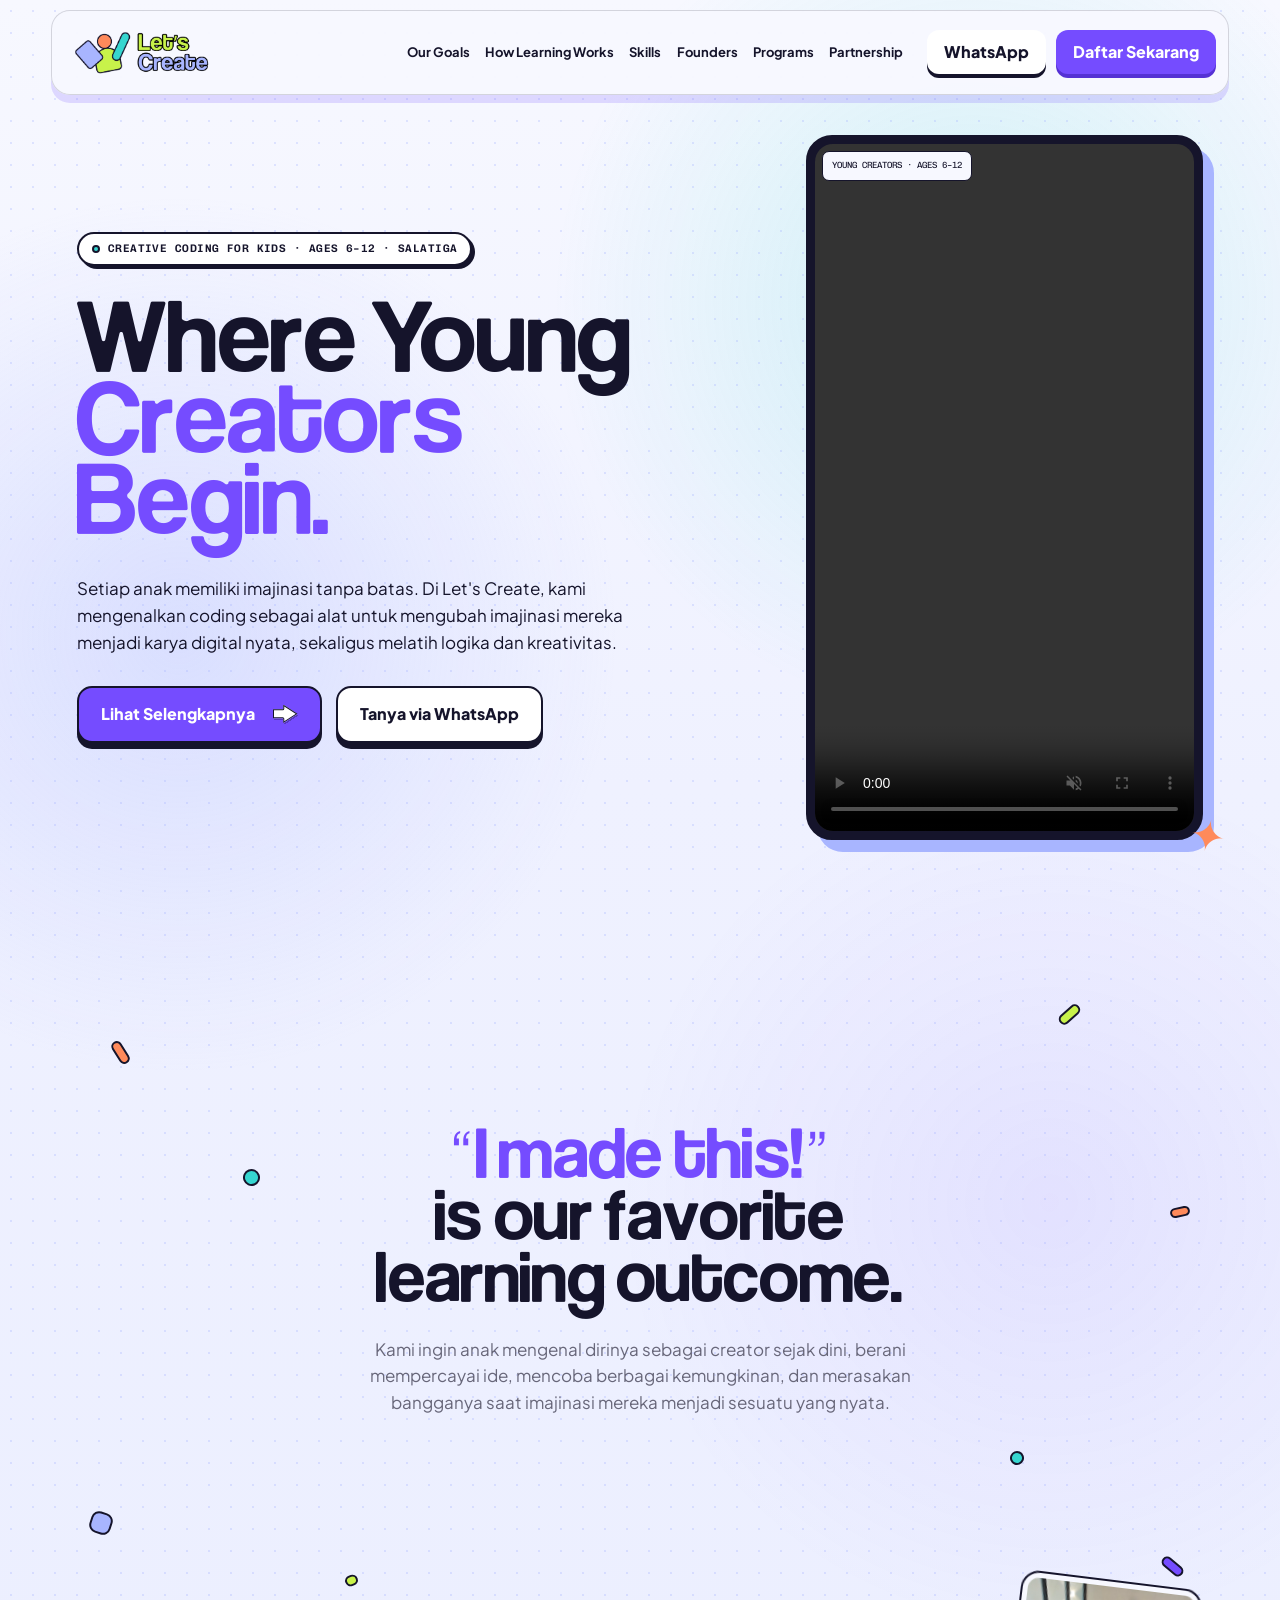
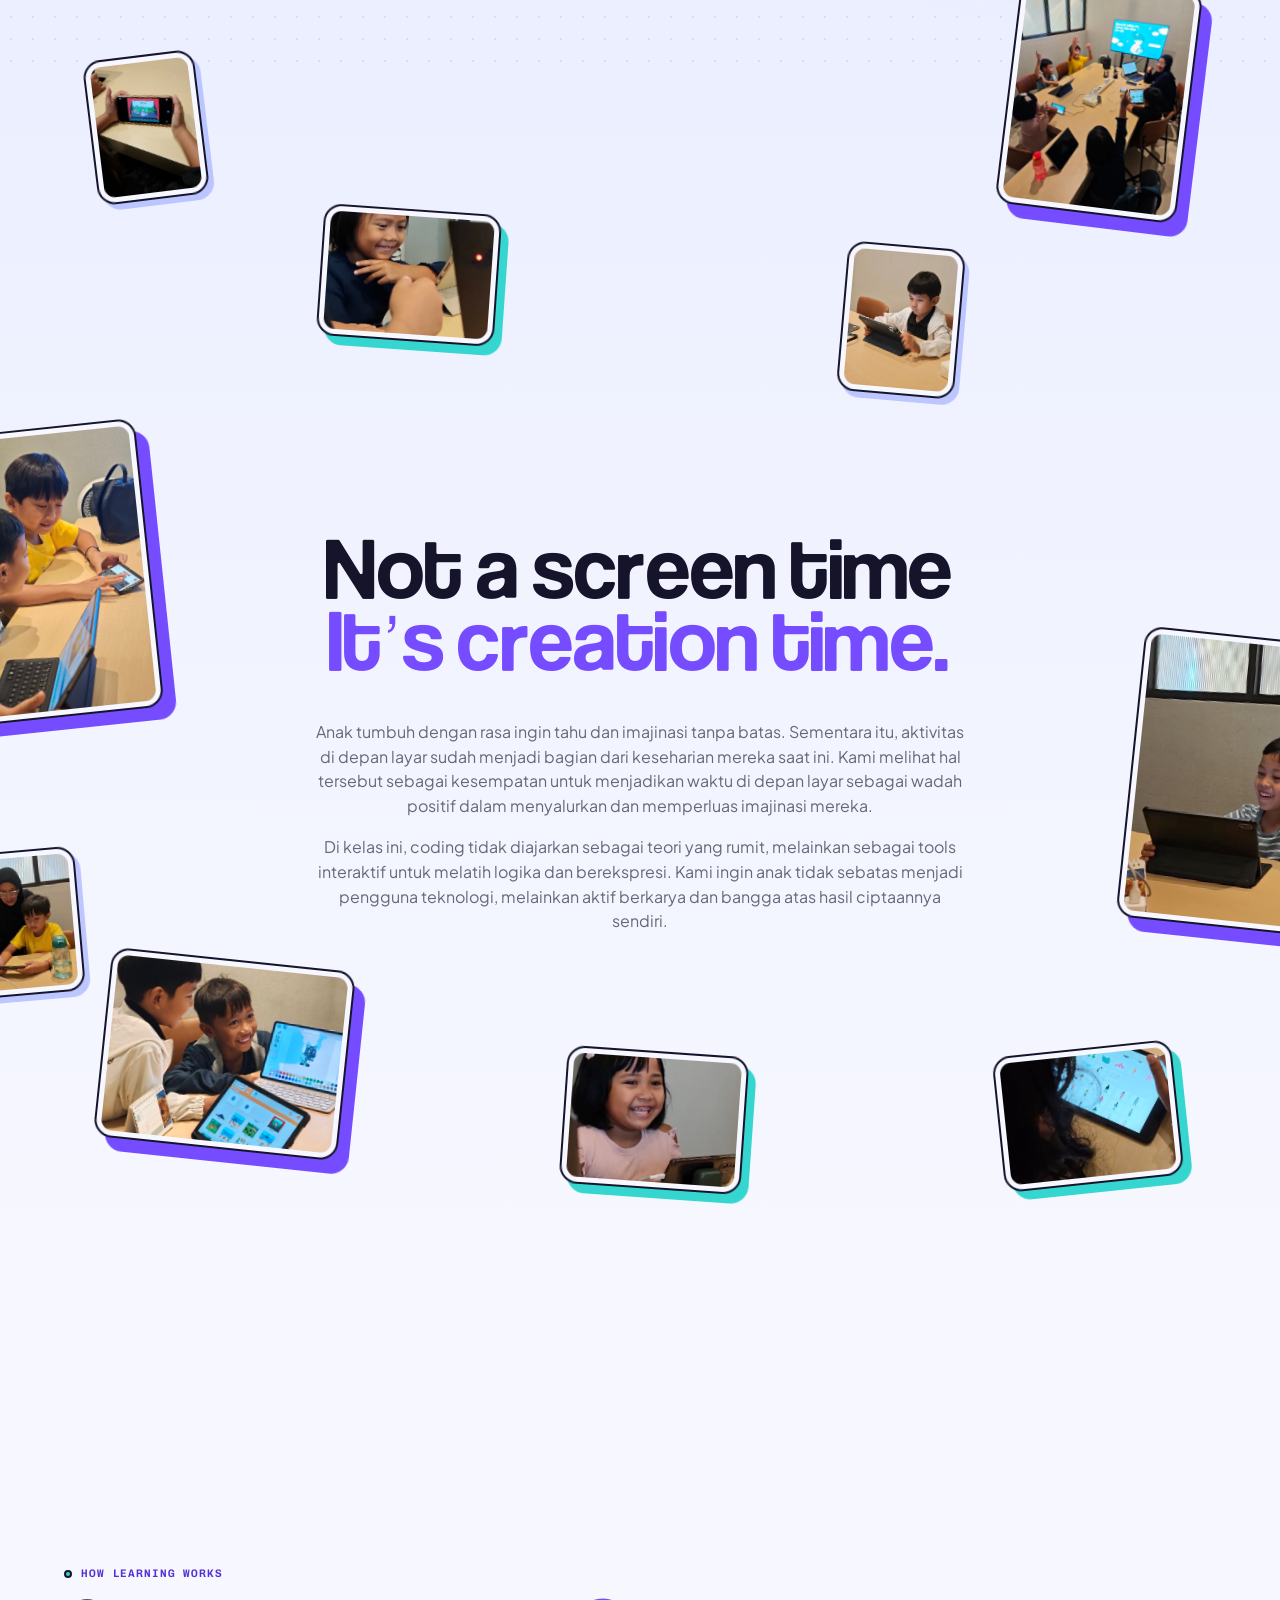
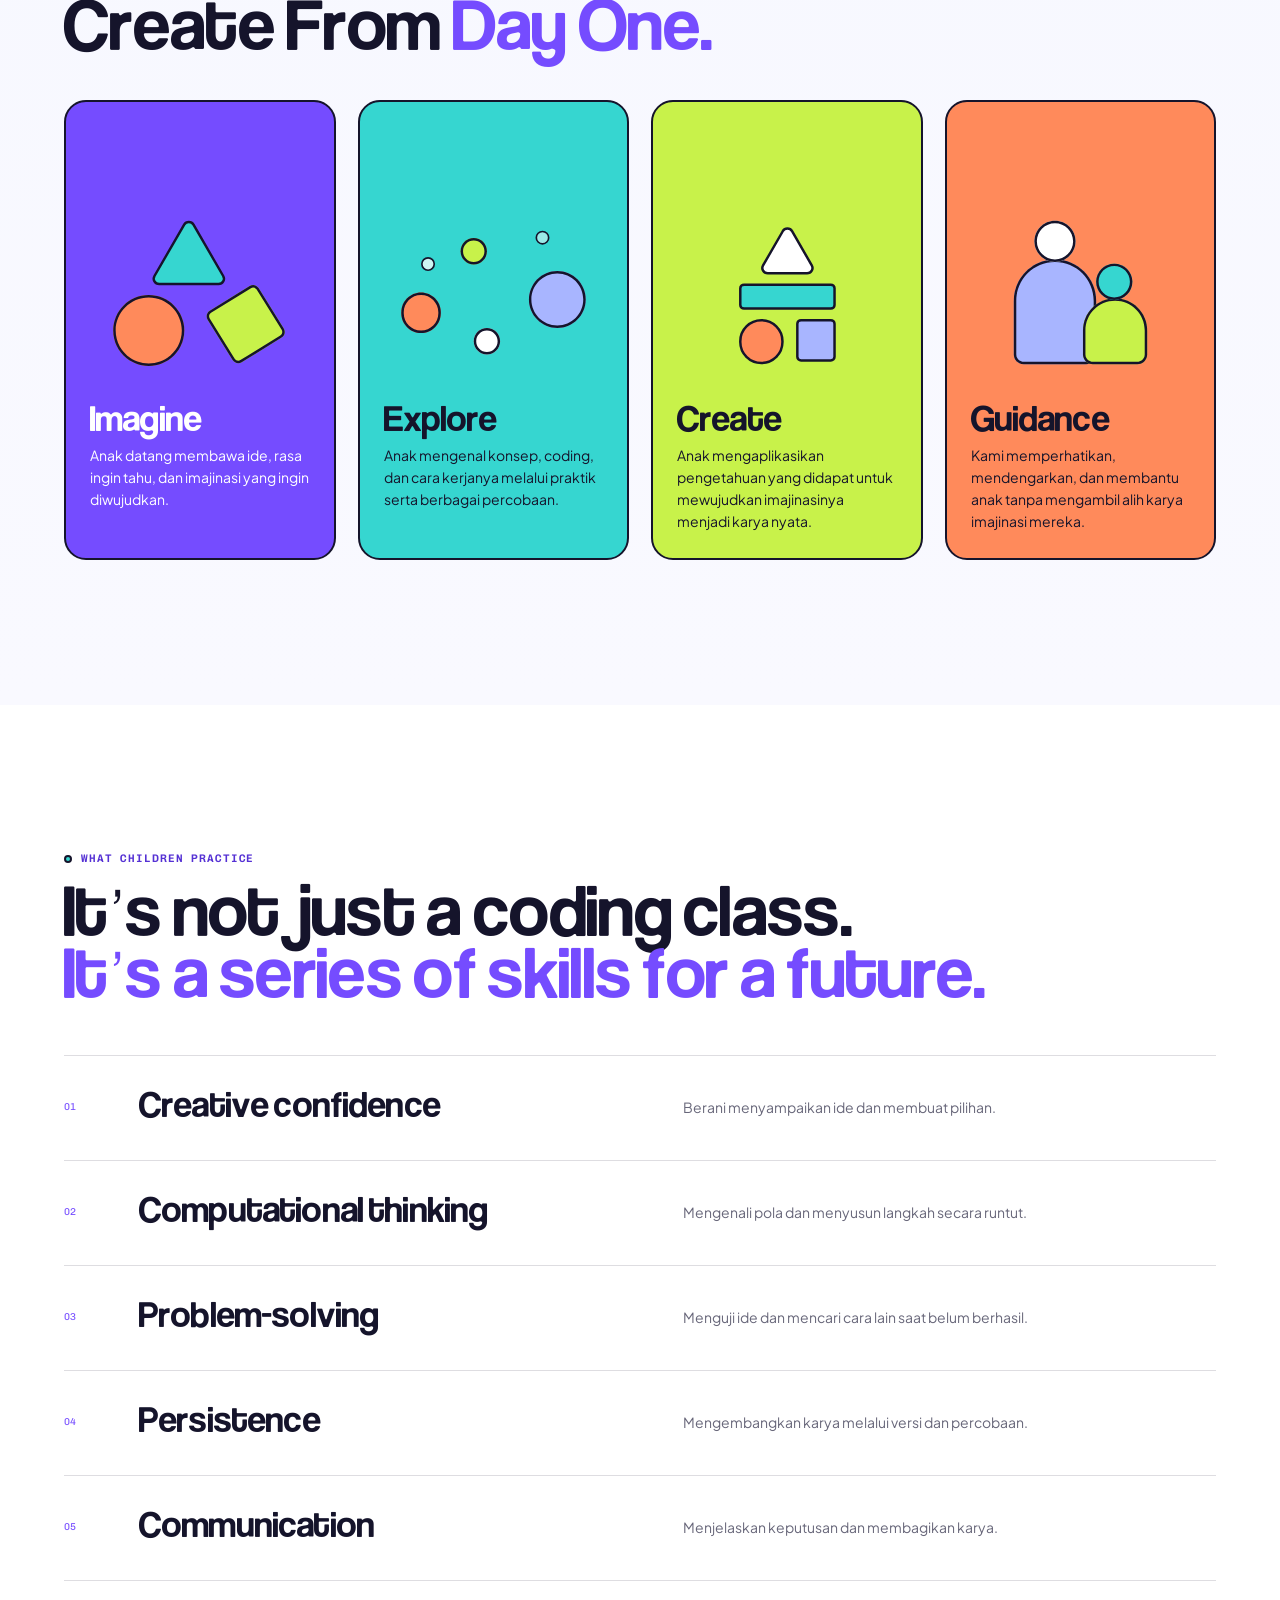
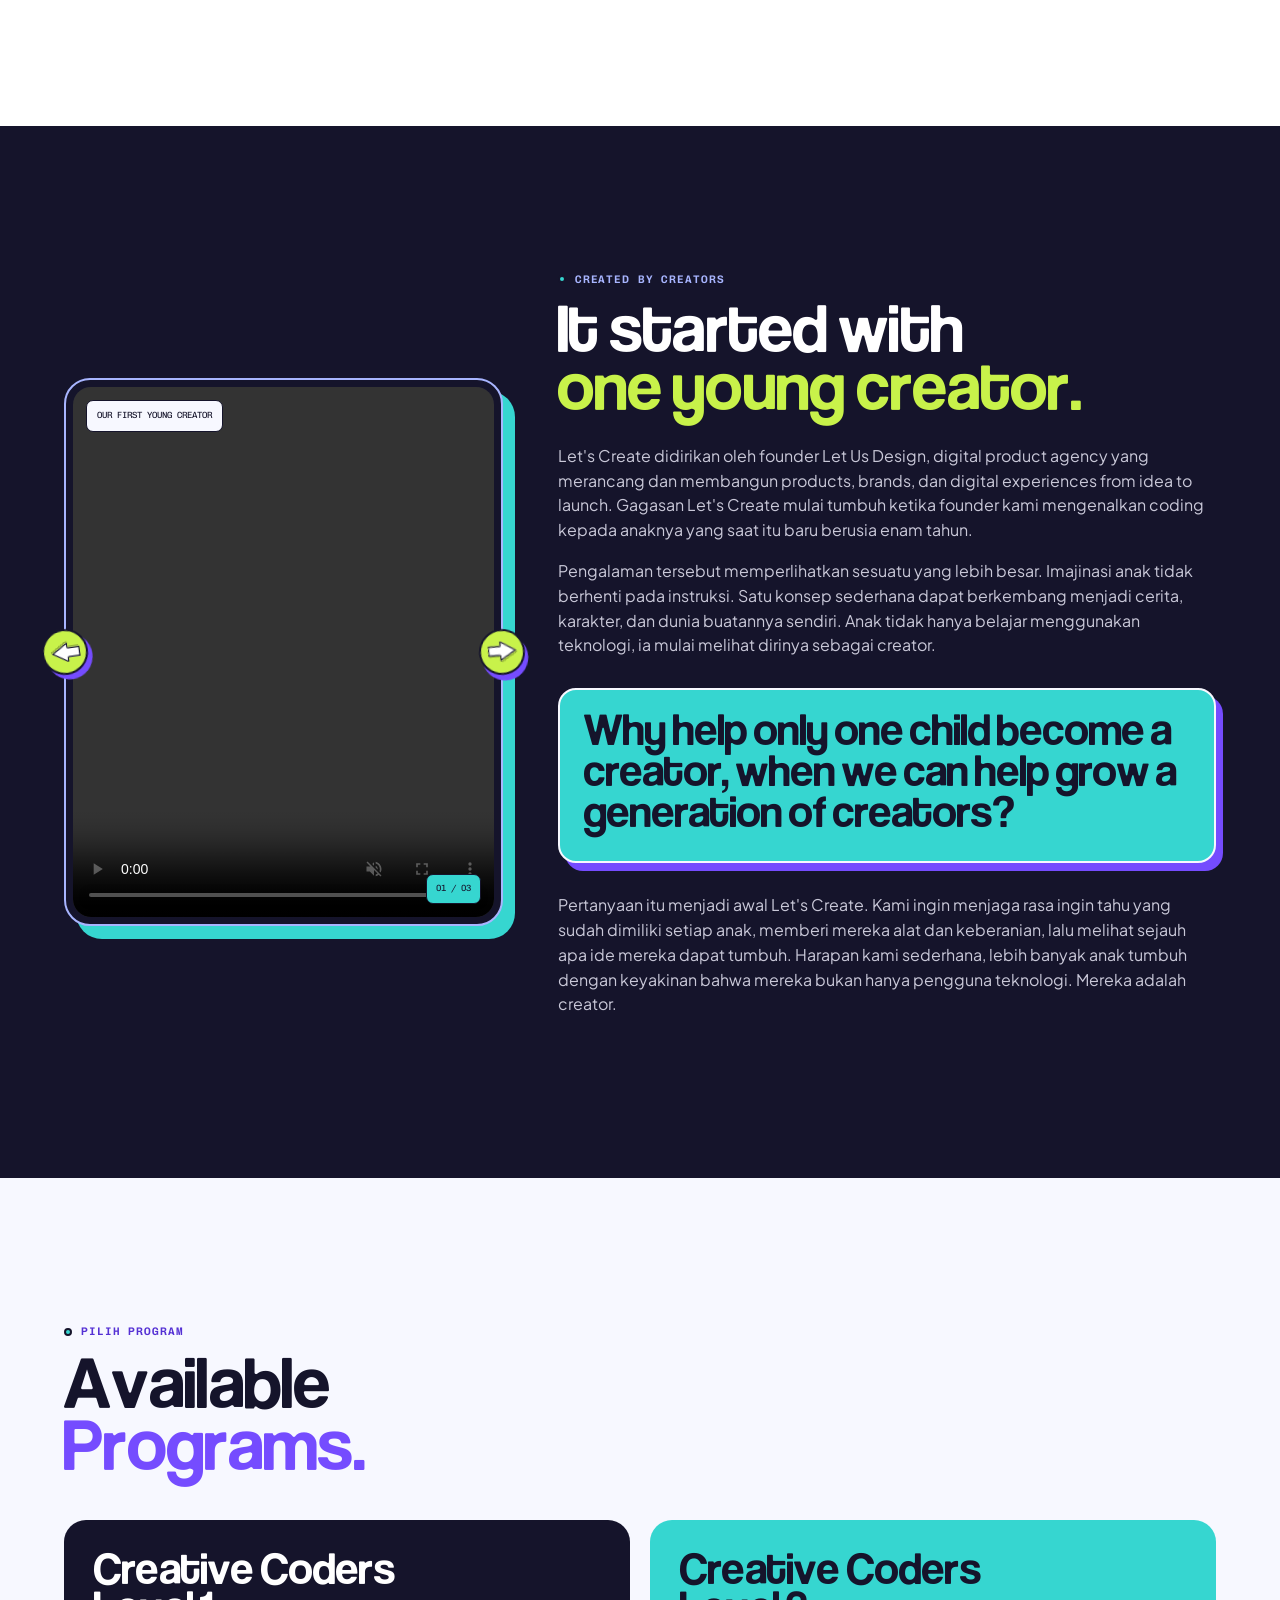
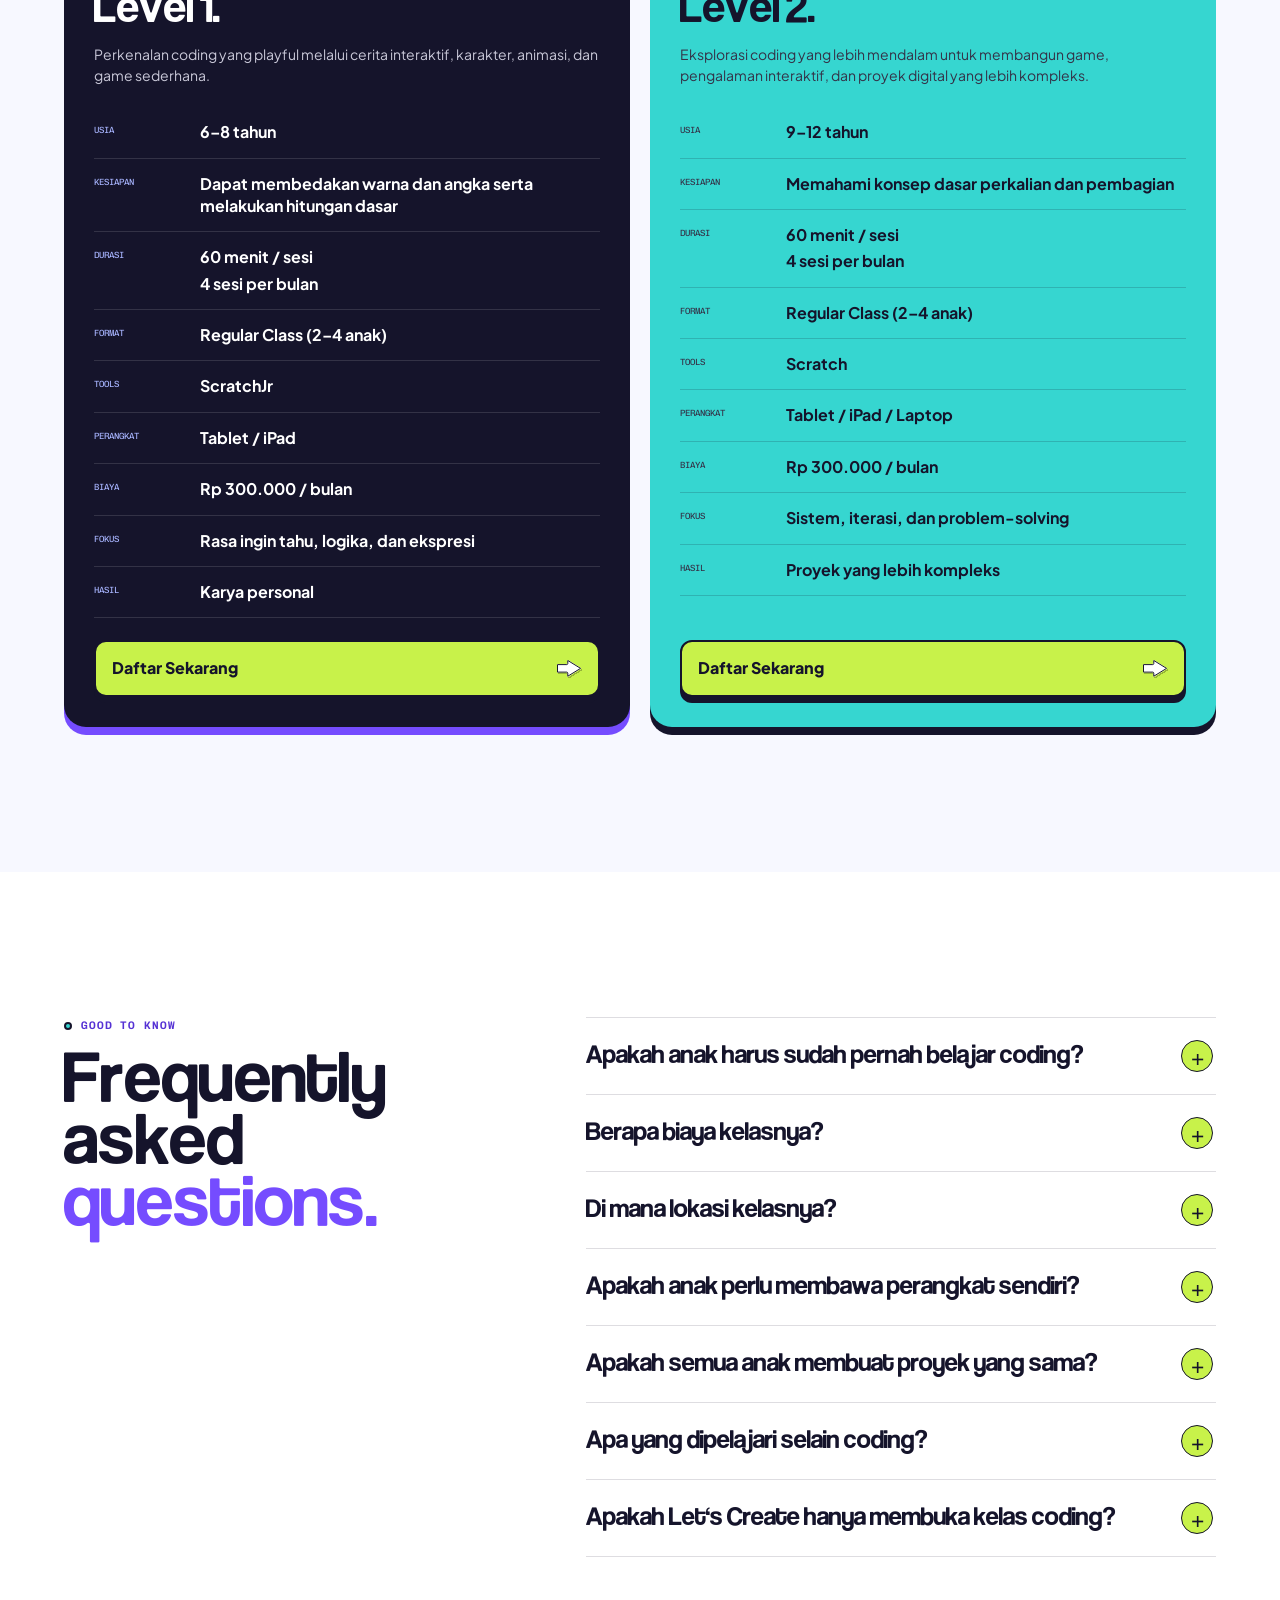
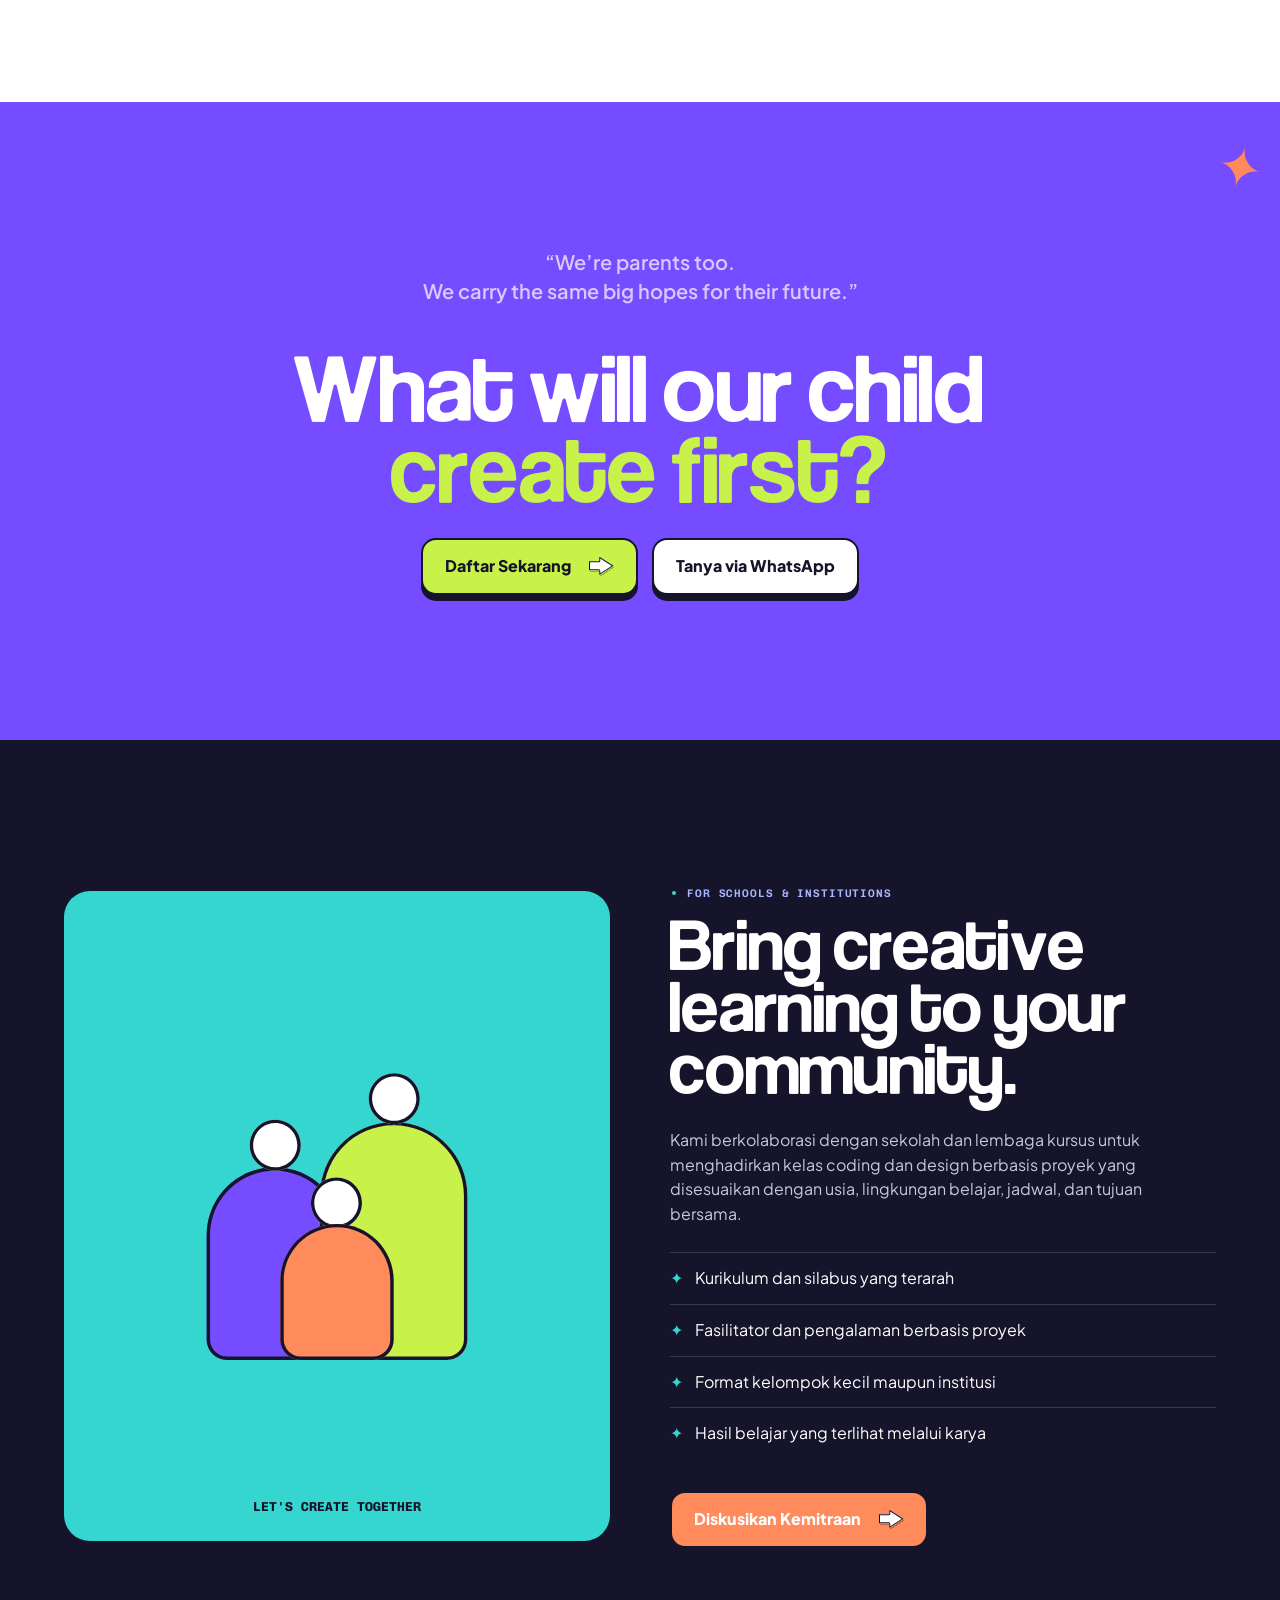
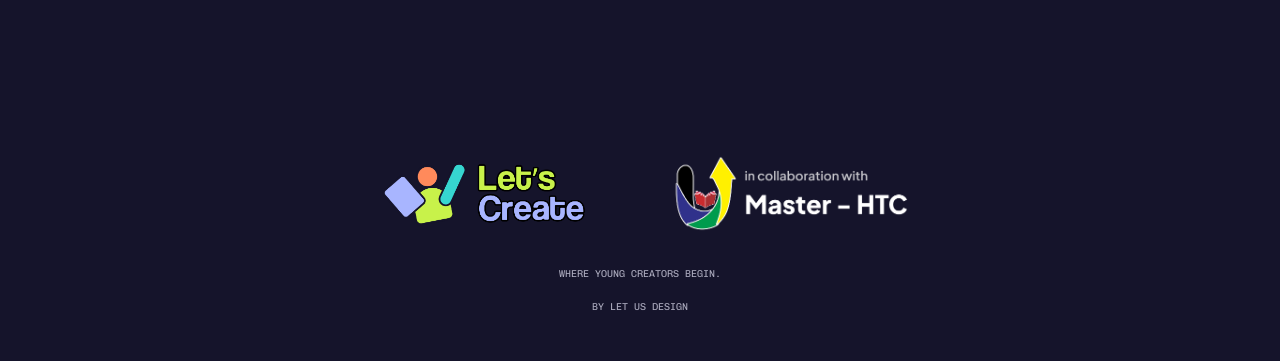
==== commit 957d3372: "Point the hero CTA to the next section and refresh the screen-time copy. Co-authored-by: Cursor <cur" ====
--- a/index.html
+++ b/index.html
@@ -193,7 +193,7 @@
         <!-- <p class="hero__lead">Setiap anak memiliki imajinasi tidak terbatas. Di Let's Create, kami memberi bekal, ruang, dan keberanian. Belajar coding bukan tujuan, melainkan alat untuk mereka mewujudkan imajinasinya.</p> -->
         <p class="hero__lead">Setiap anak memiliki imajinasi tanpa batas. Di Let's Create, kami mengenalkan coding sebagai alat untuk mengubah imajinasi mereka menjadi karya digital nyata, sekaligus melatih logika dan kreativitas.</p>
         <div class="hero__actions">
-          <a class="button" href="https://forms.gle/ZhxVCD3VEMYuU9sq8" target="_blank" rel="noopener" data-track="register" data-track-location="hero">Daftar Sekarang <img class="arrow-icon" src="let-us-create/assets/Arrow.svg" alt=""></a>
+          <a class="button" href="#creator-story" data-track="learn-more" data-track-location="hero">Lihat Selengkapnya <img class="arrow-icon" src="let-us-create/assets/Arrow.svg" alt=""></a>
           <a class="button button--secondary" href="https://wa.me/6285780709442?text=Halo%20Let%27s%20Create%2C%20saya%20ingin%20bertanya%20tentang%20kelas%20Creative%20Coding." target="_blank" rel="noopener" data-track="whatsapp" data-track-location="hero">Tanya via WhatsApp</a>
         </div>
       </div>
@@ -226,9 +226,8 @@
         <h2><span class="screen-time__line">Not a screen time</span><em>It’s creation time.</em></h2>
       </div>
       <div class="screen-time__detail reveal">
-        <p class="lead-light">What if children could do more than just passively use technology?</p>
-        <p class="lead-light">What if they could be creators instead?</p>
-        <p>Anak tumbuh dengan rasa ingin tahu dan imajinasi tanpa batas. Itulah yang menjadi motivasi kami untuk membekali mereka mewujudkan imajinasi itu.<br><br>Teknologi bukanlah tujuan dari kelas kami. Teknologi adalah tools untuk membantu mereka bereksplorasi, merangkai ide, memecahkan masalah, dan berekspresi.</p>
+        <p>Anak tumbuh dengan rasa ingin tahu dan imajinasi tanpa batas. Sementara itu, aktivitas di depan layar sudah menjadi bagian dari keseharian mereka saat ini. Kami melihat hal tersebut sebagai kesempatan untuk menjadikan waktu di depan layar sebagai wadah positif dalam menyalurkan dan memperluas imajinasi mereka.</p>
+        <p>Di kelas ini, coding tidak diajarkan sebagai teori yang rumit, melainkan sebagai tools interaktif untuk melatih logika dan berekspresi. Kami ingin anak tidak sebatas menjadi pengguna teknologi, melainkan aktif berkarya dan bangga atas hasil ciptaannya sendiri.</p>
       </div>
       <div class="screen-time__gallery" aria-hidden="true">
         <figure data-parallax-depth="0.18"><img src="let-us-create/assets/coding%206.jpg" alt="" loading="lazy" decoding="async"></figure>
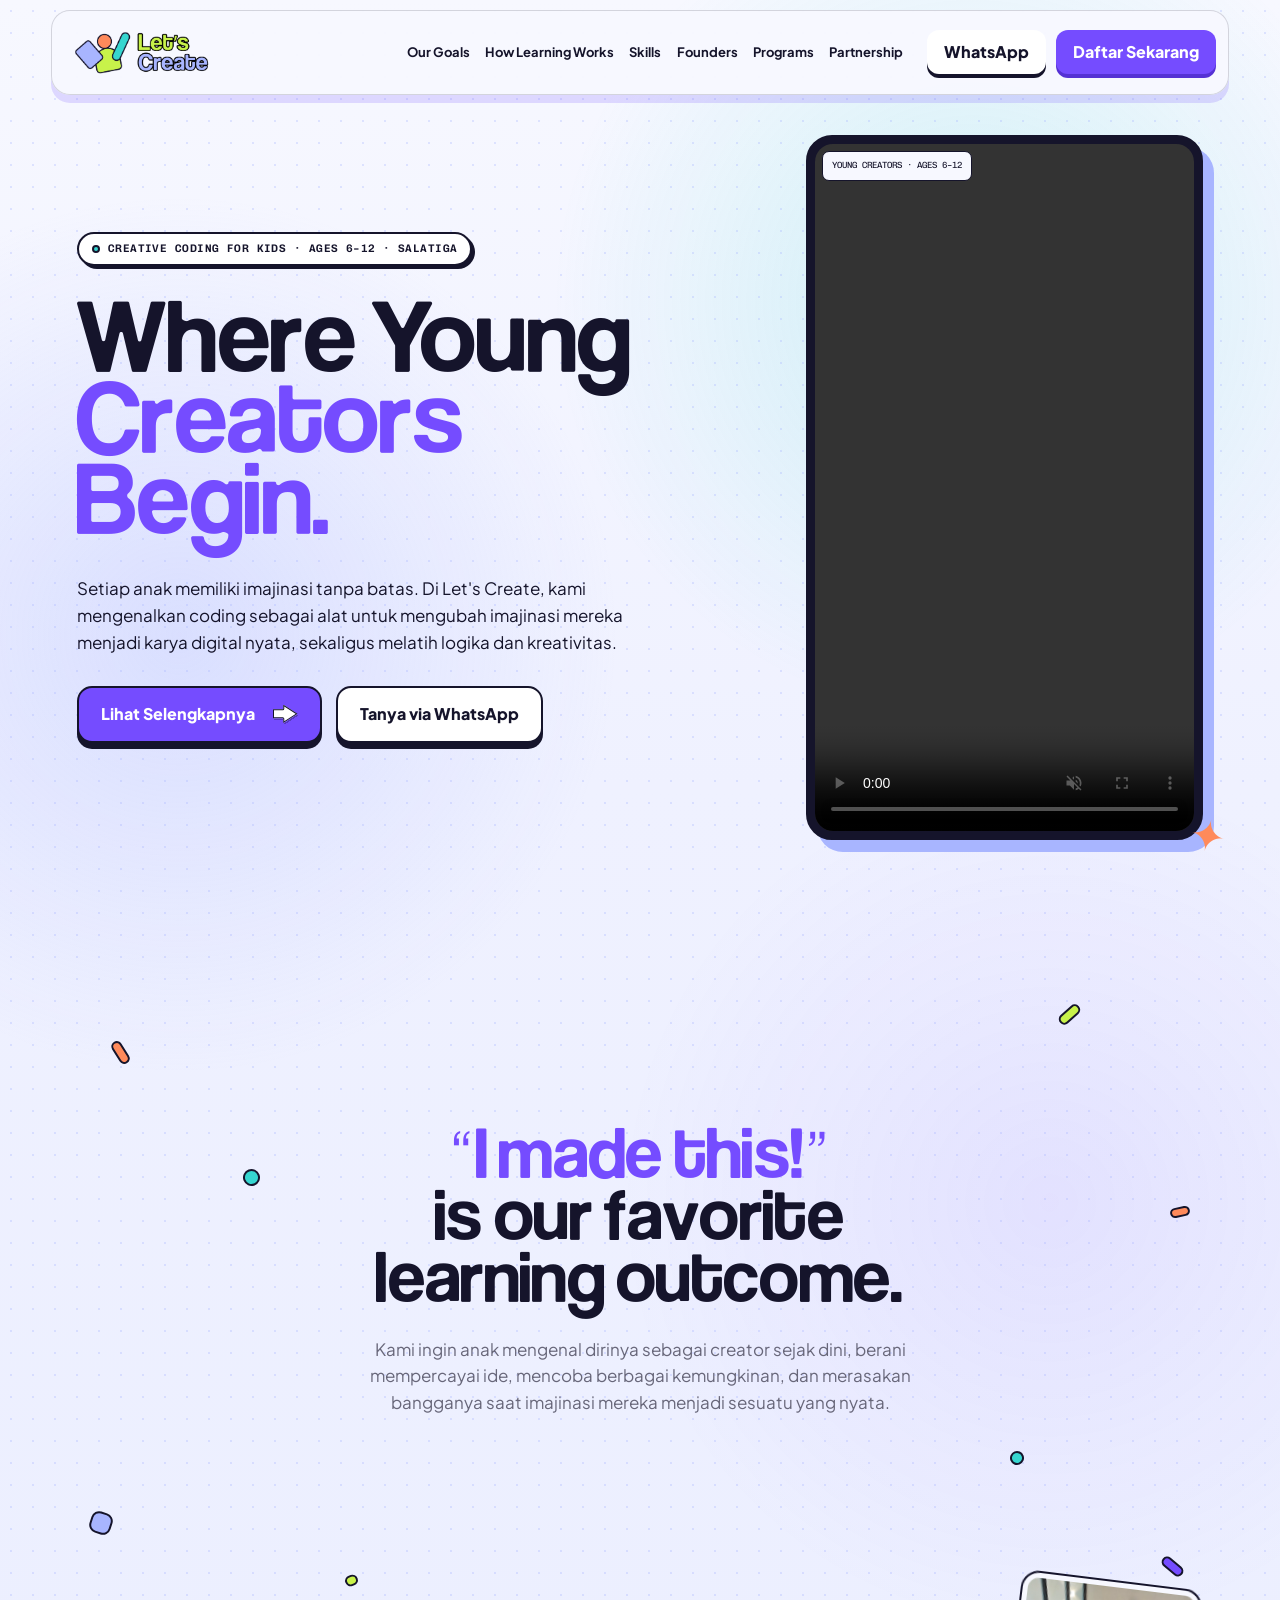
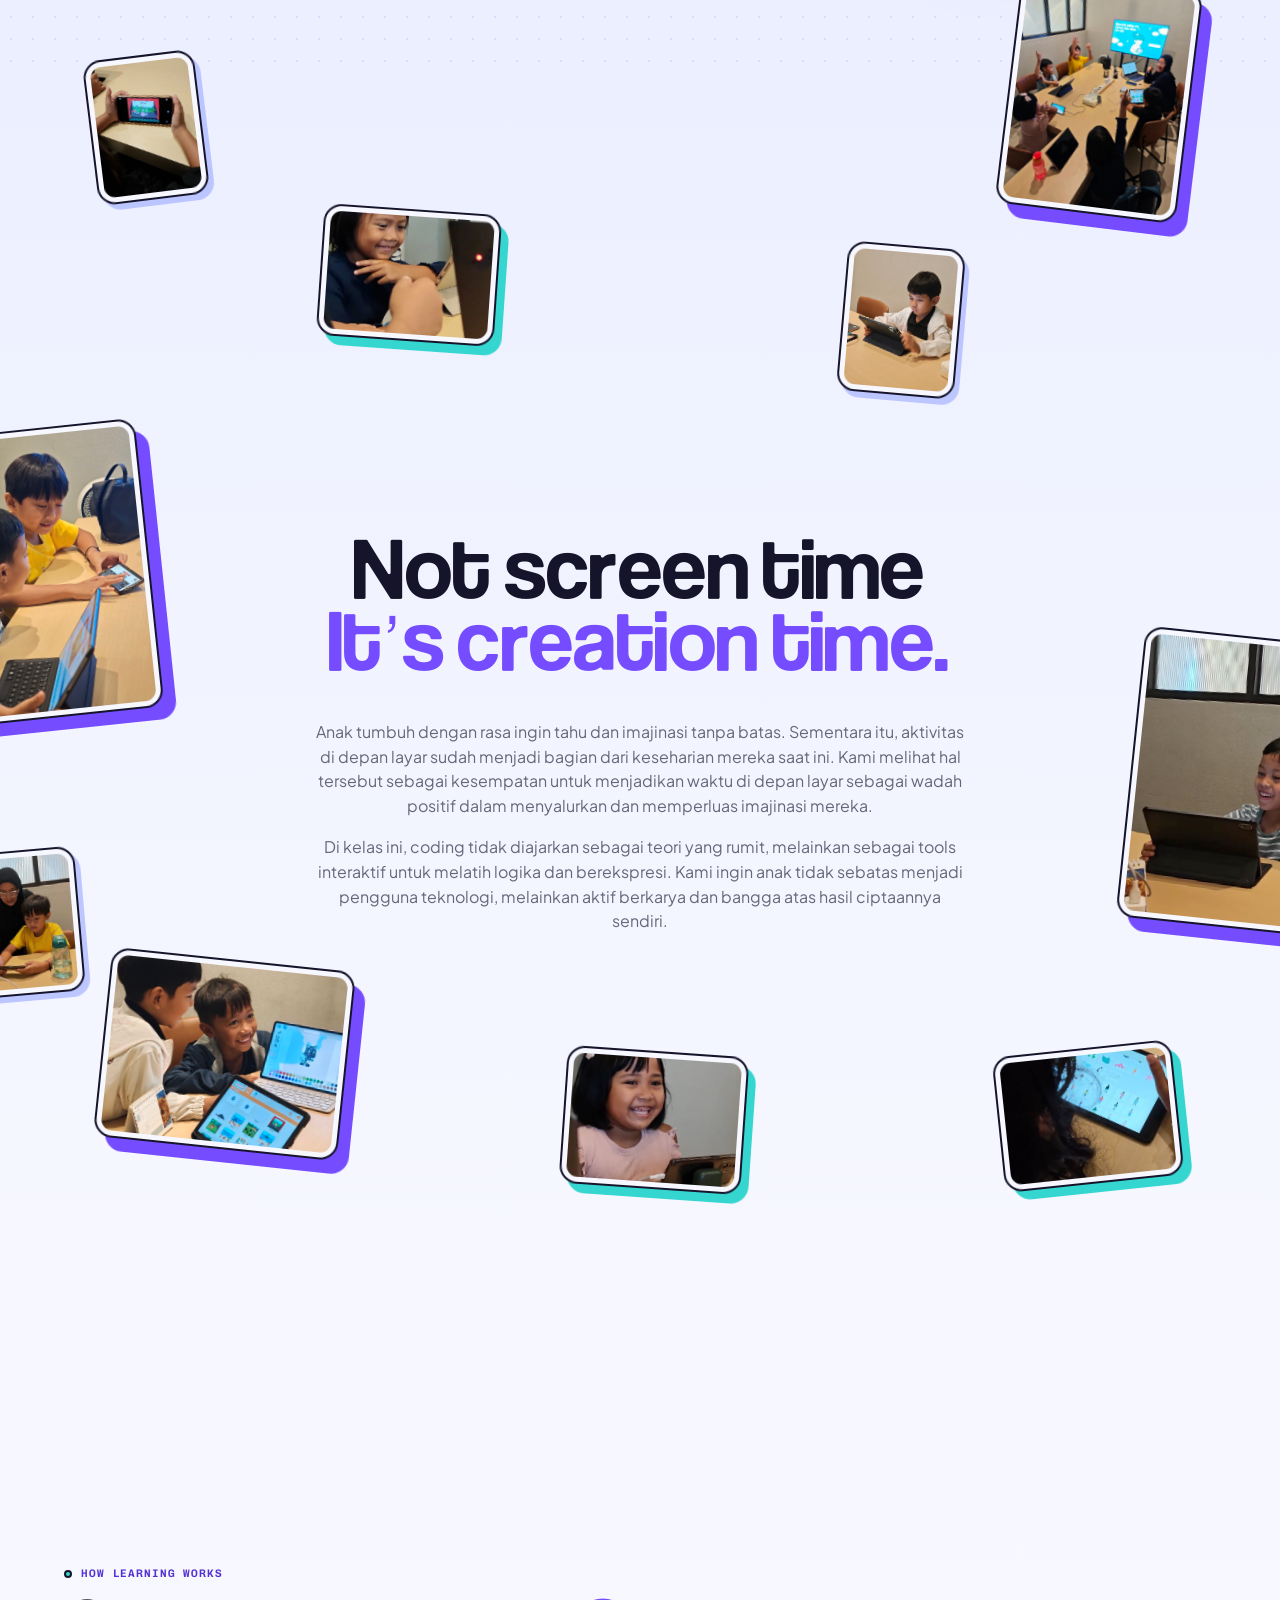
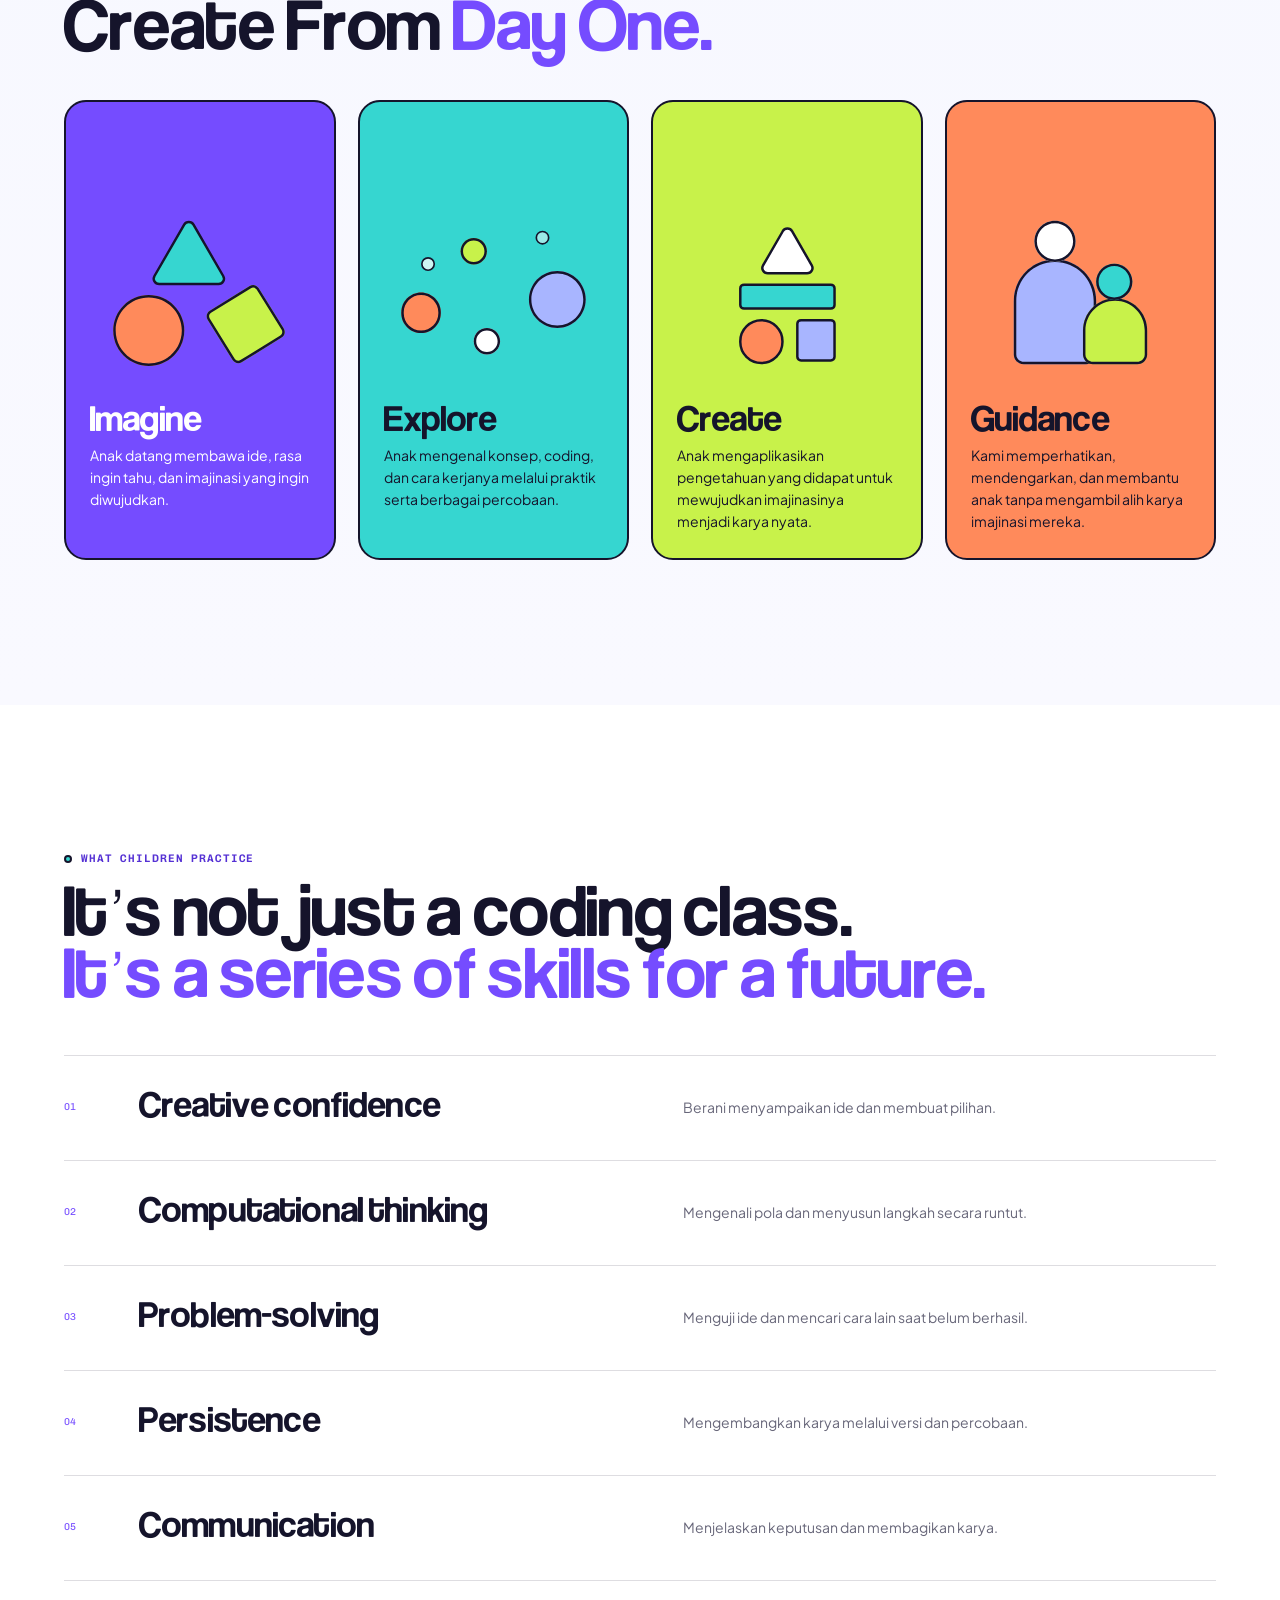
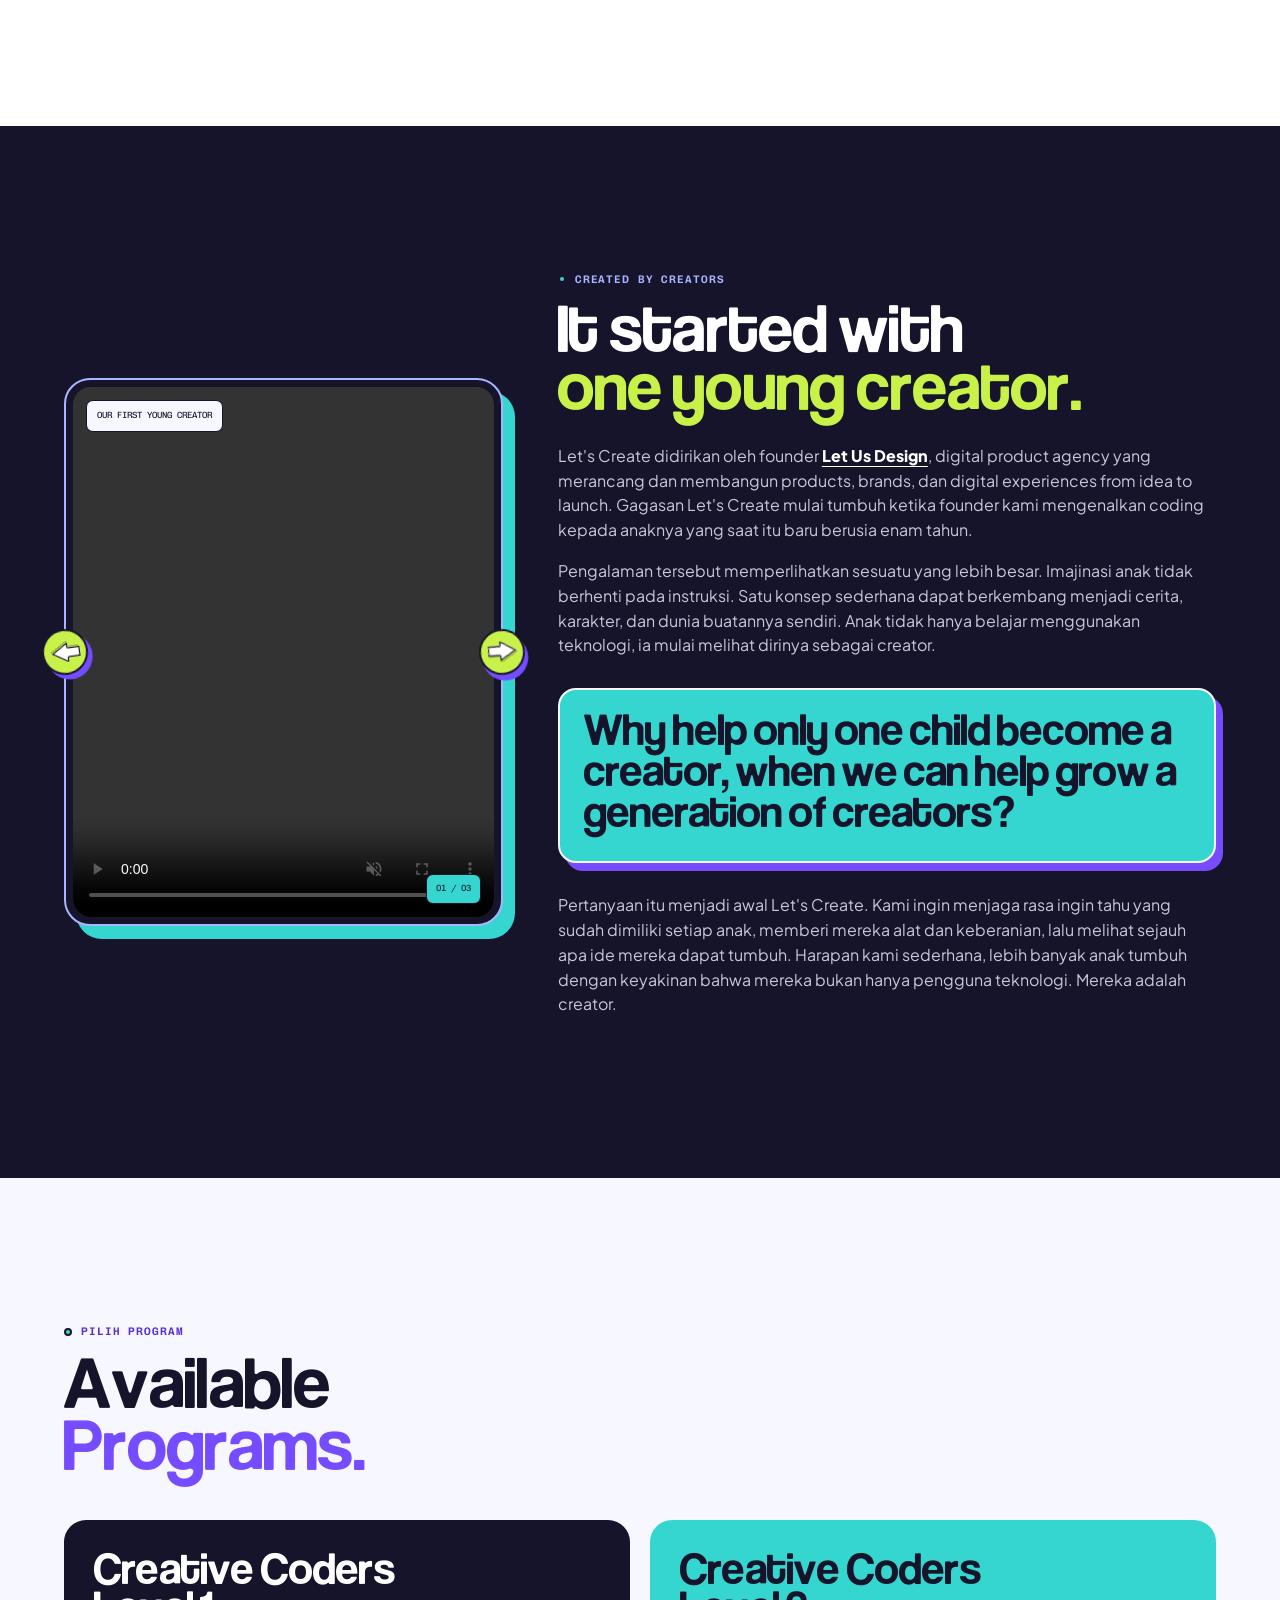
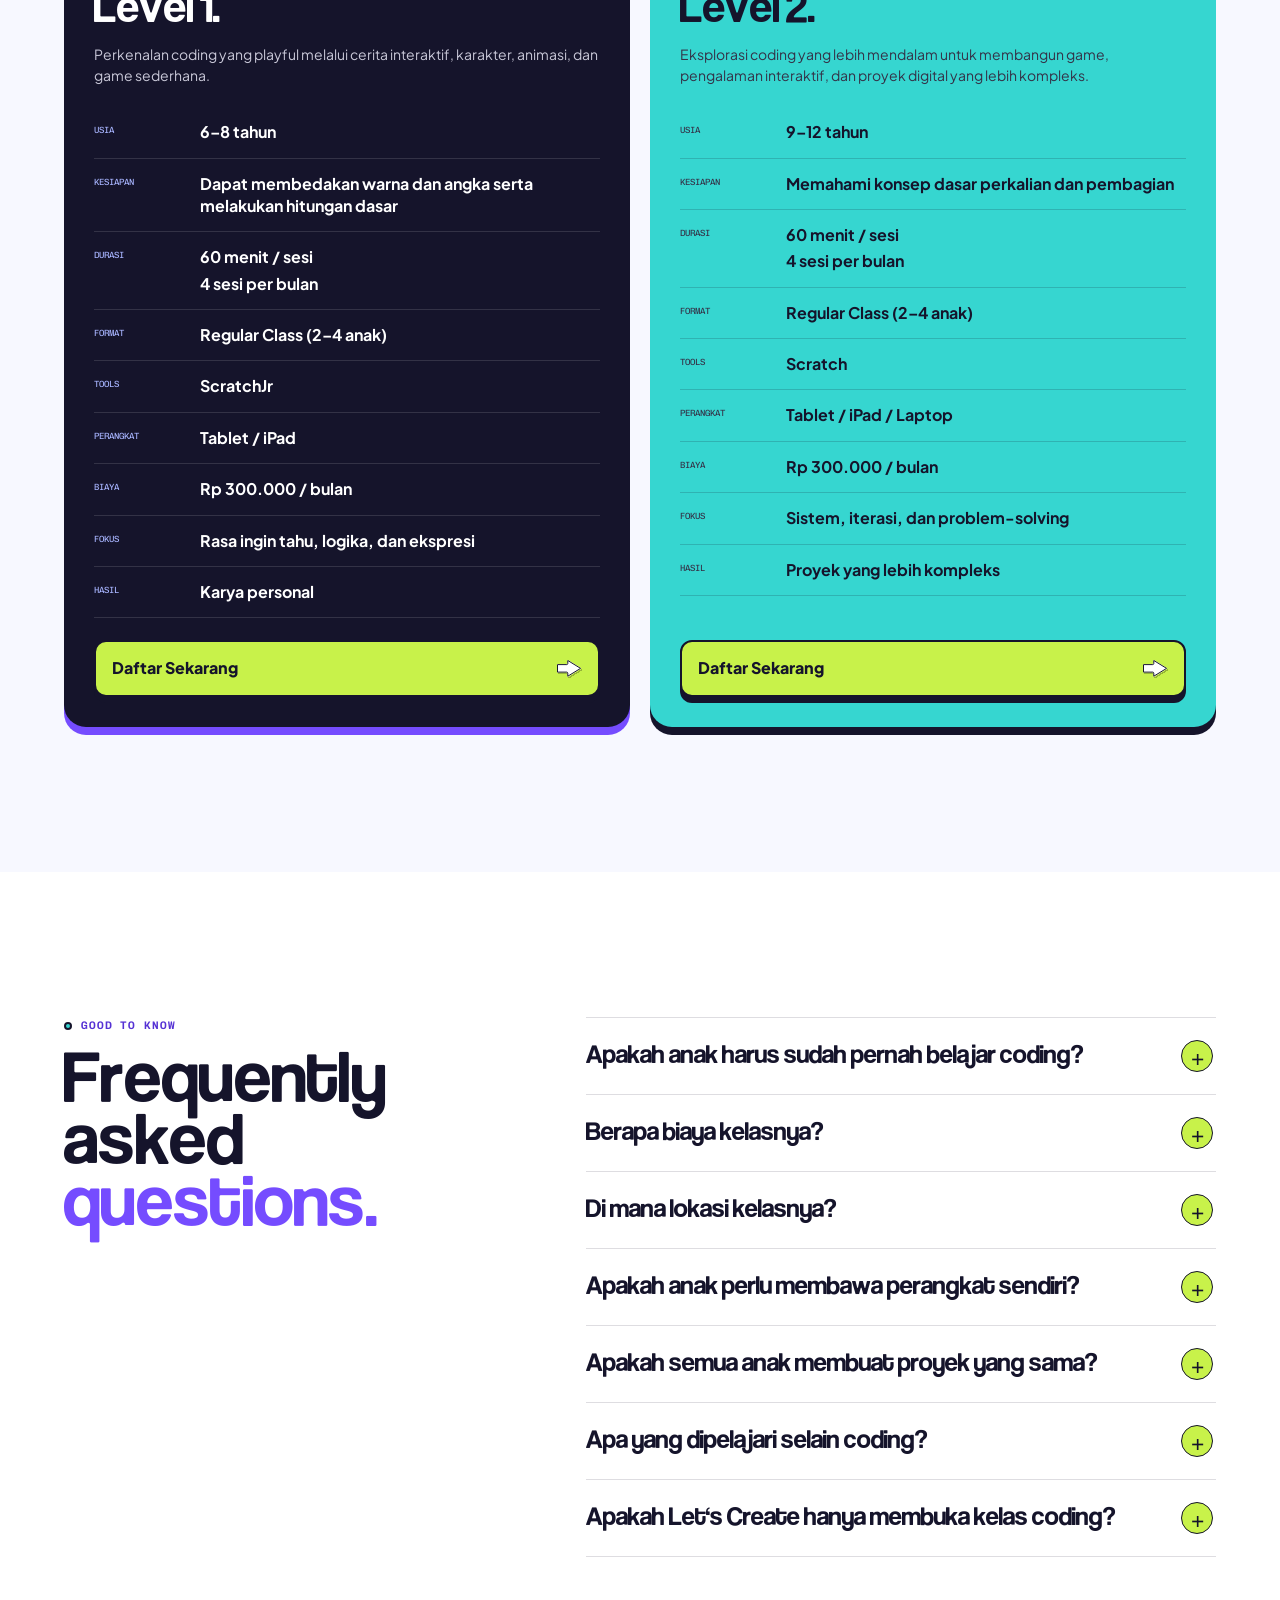
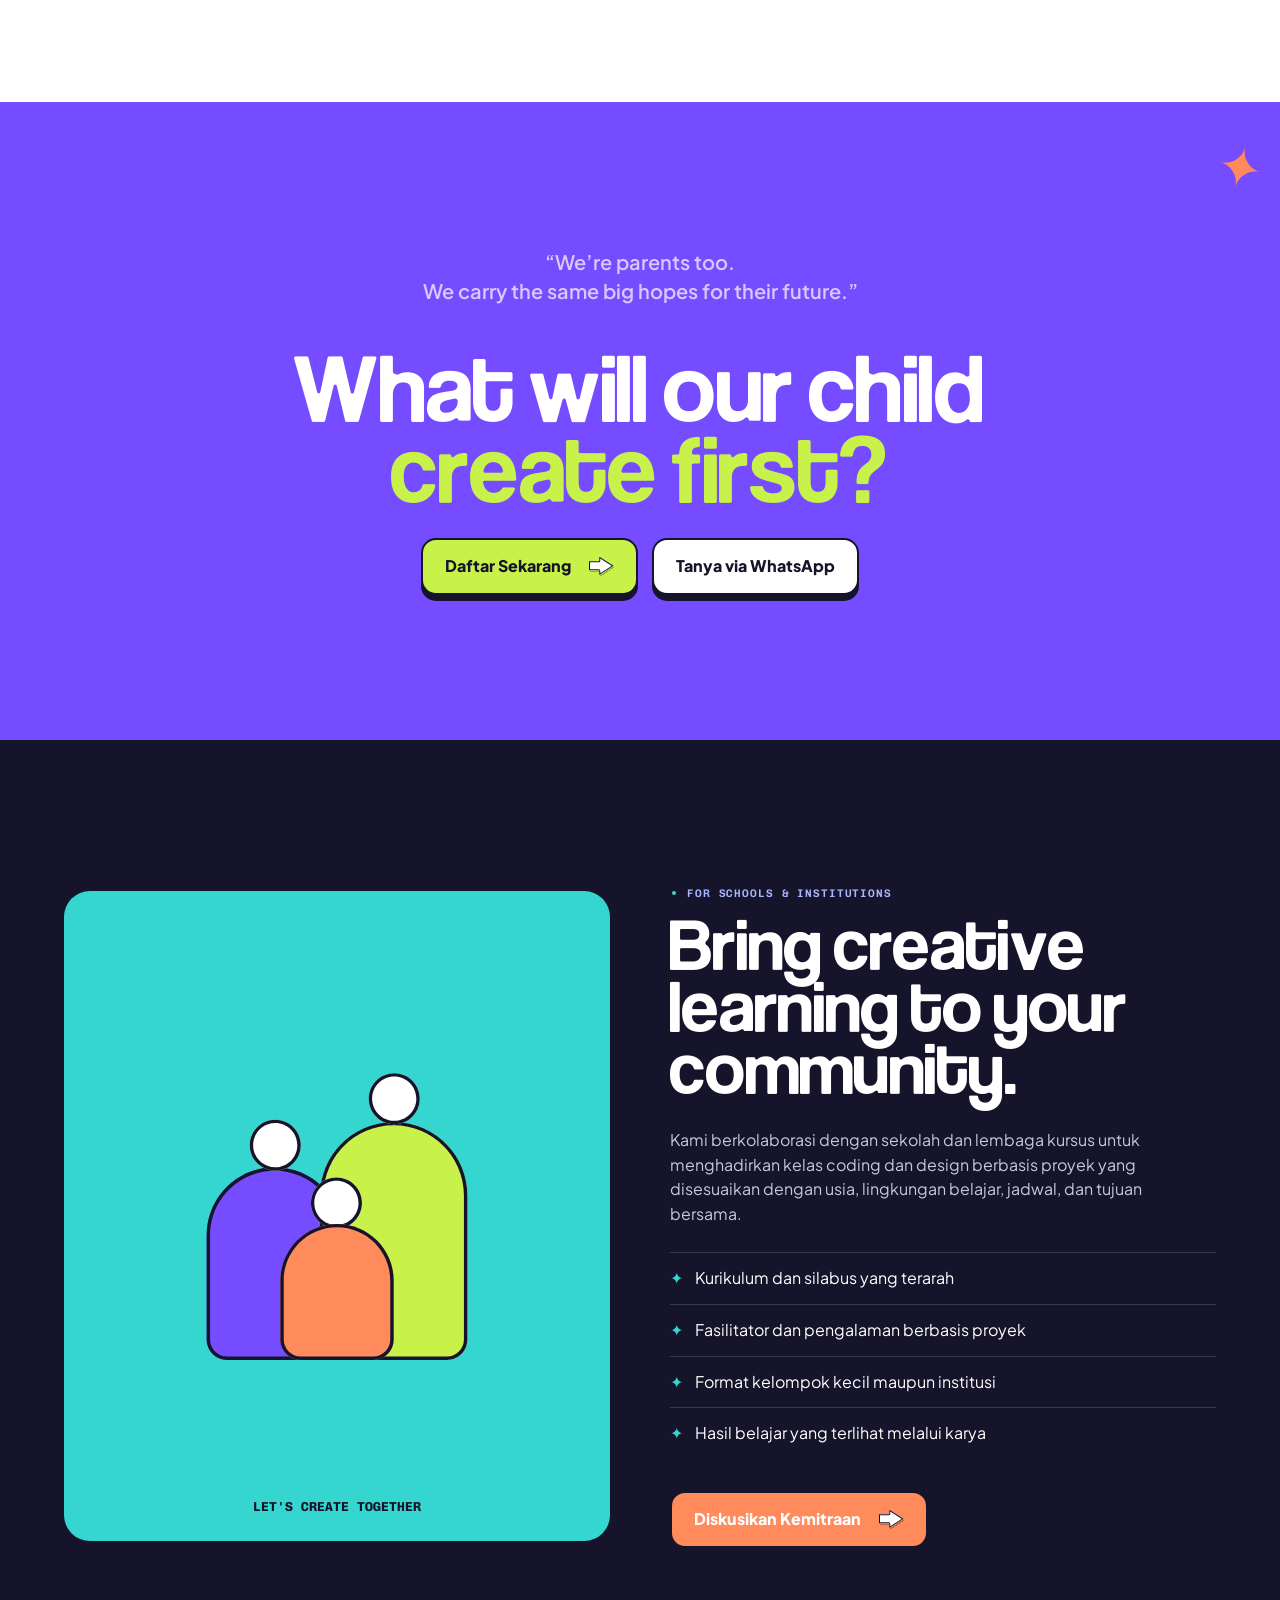
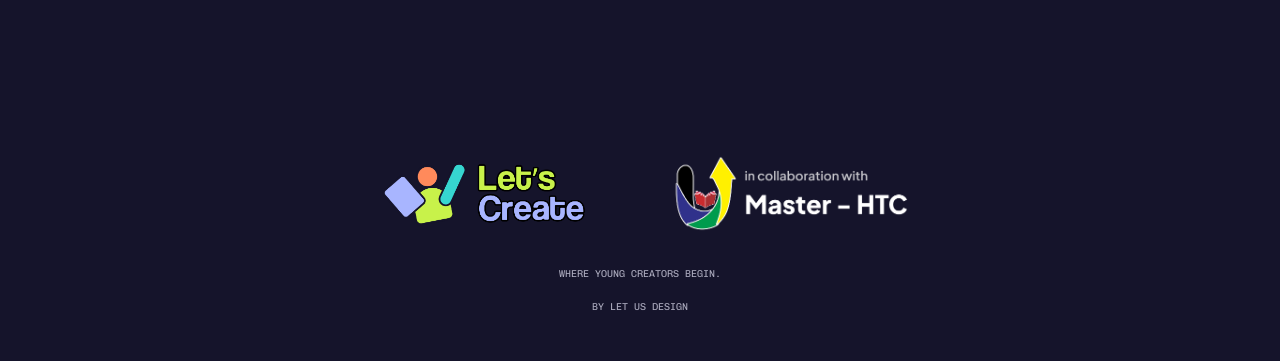
==== commit b26a2561: "Link Let Us Design in the founders story and tighten the screen-time headline. Co-authored-by: Curso" ====
--- a/index.html
+++ b/index.html
@@ -223,7 +223,7 @@
     <section class="screen-time" id="why">
       <div class="container screen-time__inner">
       <div class="screen-time__copy reveal">
-        <h2><span class="screen-time__line">Not a screen time</span><em>It’s creation time.</em></h2>
+        <h2><span class="screen-time__line">Not screen time</span><em>It’s creation time.</em></h2>
       </div>
       <div class="screen-time__detail reveal">
         <p>Anak tumbuh dengan rasa ingin tahu dan imajinasi tanpa batas. Sementara itu, aktivitas di depan layar sudah menjadi bagian dari keseharian mereka saat ini. Kami melihat hal tersebut sebagai kesempatan untuk menjadikan waktu di depan layar sebagai wadah positif dalam menyalurkan dan memperluas imajinasi mereka.</p>
@@ -354,7 +354,7 @@
         <div class="about__copy reveal">
           <p class="eyebrow eyebrow--light"><span></span> Created by creators</p>
           <h2>It started with<br><span>one young creator.</span></h2>
-          <p>Let's Create didirikan oleh founder Let Us Design, digital product agency yang merancang dan membangun products, brands, dan digital experiences from idea to launch. Gagasan Let's Create mulai tumbuh ketika founder kami mengenalkan coding kepada anaknya yang saat itu baru berusia enam tahun.</p>
+          <p>Let's Create didirikan oleh founder <a href="https://letusdesign.id/" target="_blank" rel="noopener">Let Us Design</a>, digital product agency yang merancang dan membangun products, brands, dan digital experiences from idea to launch. Gagasan Let's Create mulai tumbuh ketika founder kami mengenalkan coding kepada anaknya yang saat itu baru berusia enam tahun.</p>
           <p>Pengalaman tersebut memperlihatkan sesuatu yang lebih besar. Imajinasi anak tidak berhenti pada instruksi. Satu konsep sederhana dapat berkembang menjadi cerita, karakter, dan dunia buatannya sendiri. Anak tidak hanya belajar menggunakan teknologi, ia mulai melihat dirinya sebagai creator.</p>
           <blockquote>Why help only one child become a creator, when we can help grow a generation of creators?</blockquote>
           <p>Pertanyaan itu menjadi awal Let's Create. Kami ingin menjaga rasa ingin tahu yang sudah dimiliki setiap anak, memberi mereka alat dan keberanian, lalu melihat sejauh apa ide mereka dapat tumbuh. Harapan kami sederhana, lebih banyak anak tumbuh dengan keyakinan bahwa mereka bukan hanya pengguna teknologi. Mereka adalah creator.</p>
